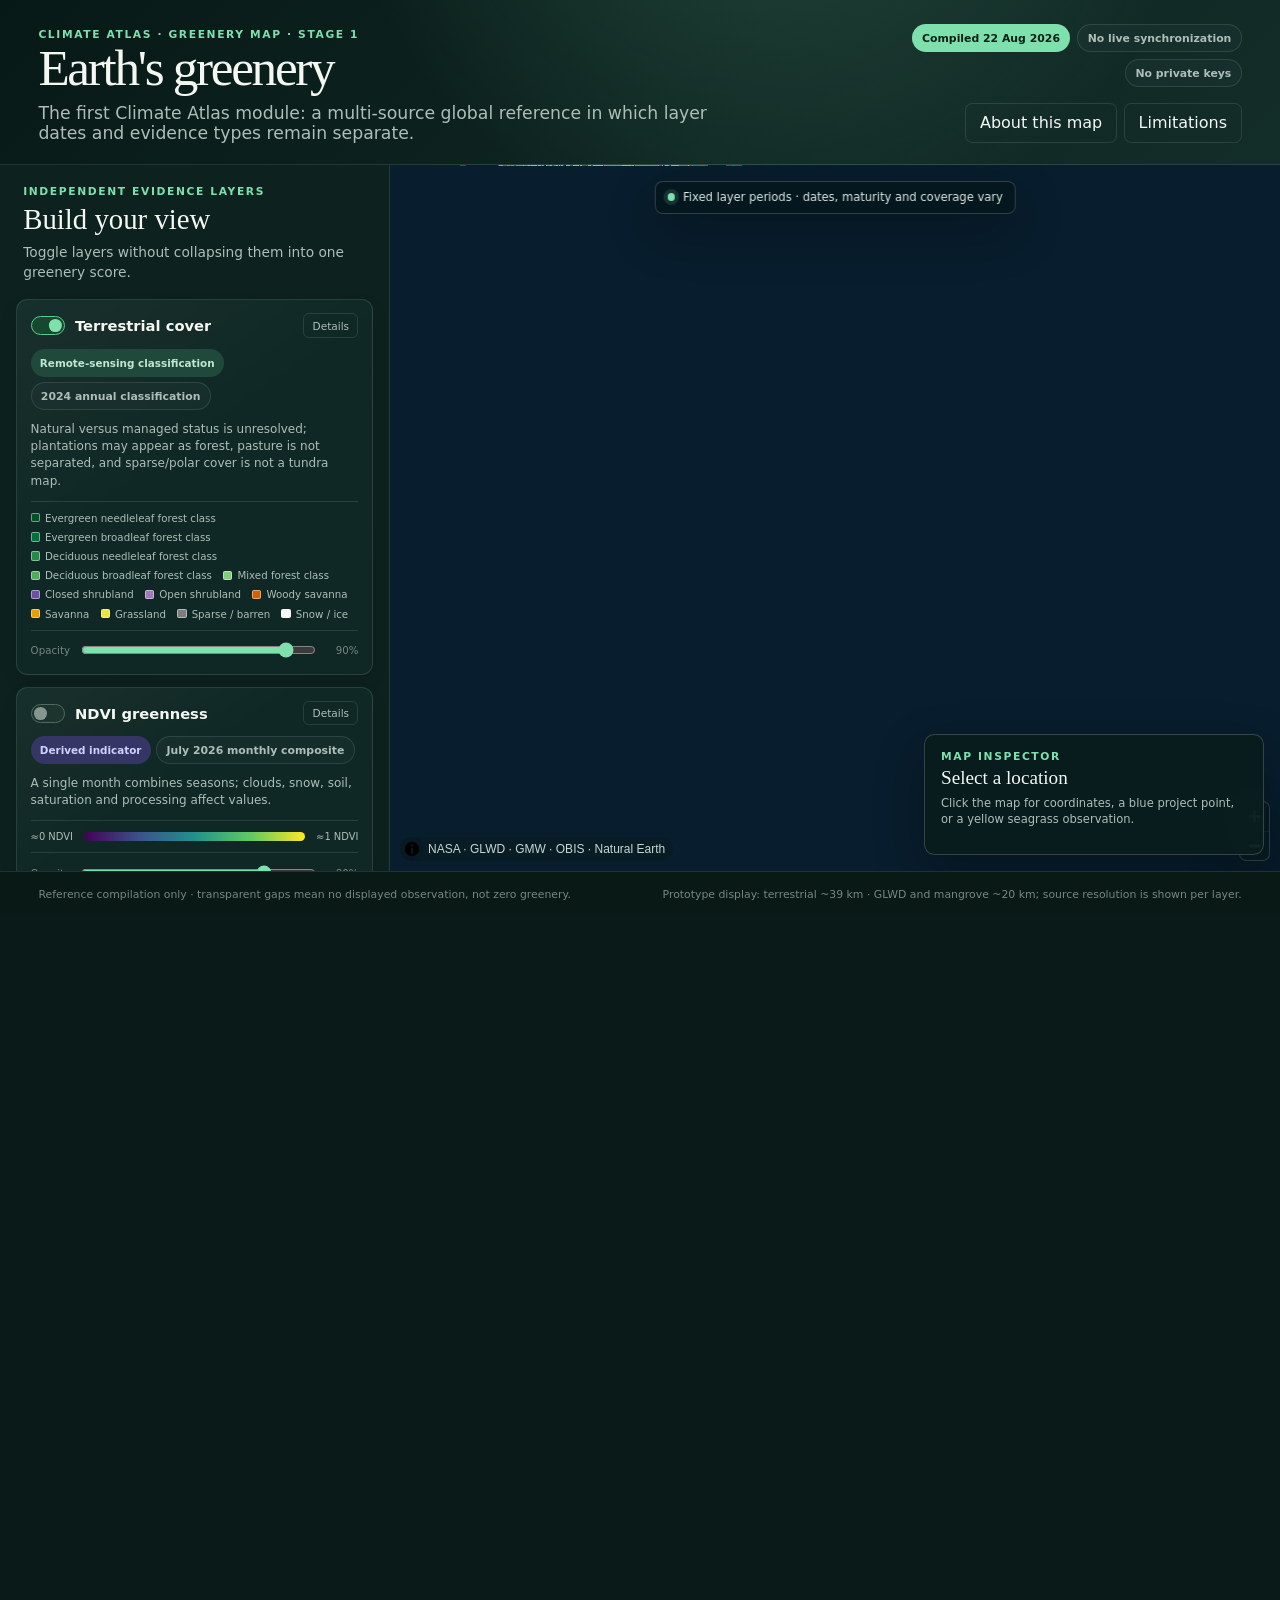
==== site/index.html @ 0d1fa996 "Publish Climate Atlas greenery Stage 1" ====
<!doctype html>
<html lang="en">
  <head>
    <meta charset="UTF-8" />
    <meta name="viewport" content="width=device-width, initial-scale=1.0" />
    <meta
      name="description"
      content="Climate Atlas: scientifically explicit interactive maps of Earth systems, beginning with a multi-source reference map of global greenery."
    />
    <meta name="theme-color" content="#081a1c" />
    <title>Climate Atlas — Earth's Greenery</title>
    <script type="module" crossorigin src="./assets/index-DQIM7CBN.js"></script>
    <link rel="stylesheet" crossorigin href="./assets/index-CutKhwpB.css">
  </head>
  <body>
    <a class="skip-link" href="#layer-controls">Skip to layer controls</a>
    <div id="app"></div>
  </body>
</html>
---- site/assets/index-CutKhwpB.css ----
.maplibregl-map{-webkit-tap-highlight-color:#0000;font:12px/20px Helvetica Neue,Arial,Helvetica,sans-serif;position:relative;overflow:hidden}.maplibregl-canvas{position:absolute;top:0;left:0}.maplibregl-map:fullscreen{width:100%;height:100%}.maplibregl-ctrl-group button.maplibregl-ctrl-compass{touch-action:none}.maplibregl-canvas-container.maplibregl-interactive,.maplibregl-ctrl-group button.maplibregl-ctrl-compass{cursor:grab;-webkit-user-select:none;user-select:none}.maplibregl-canvas-container.maplibregl-interactive.maplibregl-track-pointer{cursor:pointer}.maplibregl-canvas-container.maplibregl-interactive:active,.maplibregl-ctrl-group button.maplibregl-ctrl-compass:active{cursor:grabbing}.maplibregl-canvas-container.maplibregl-touch-zoom-rotate,.maplibregl-canvas-container.maplibregl-touch-zoom-rotate .maplibregl-canvas{touch-action:pan-x pan-y}.maplibregl-canvas-container.maplibregl-touch-drag-pan,.maplibregl-canvas-container.maplibregl-touch-drag-pan .maplibregl-canvas{touch-action:pinch-zoom}.maplibregl-canvas-container.maplibregl-touch-zoom-rotate.maplibregl-touch-drag-pan,.maplibregl-canvas-container.maplibregl-touch-zoom-rotate.maplibregl-touch-drag-pan .maplibregl-canvas{touch-action:none}.maplibregl-canvas-container.maplibregl-touch-drag-pan.maplibregl-cooperative-gestures,.maplibregl-canvas-container.maplibregl-touch-drag-pan.maplibregl-cooperative-gestures .maplibregl-canvas{touch-action:pan-x pan-y}.maplibregl-ctrl-bottom-left,.maplibregl-ctrl-bottom-right,.maplibregl-ctrl-top-left,.maplibregl-ctrl-top-right{pointer-events:none;z-index:2;position:absolute}.maplibregl-ctrl-top-left{top:0;left:0}.maplibregl-ctrl-top-right{top:0;right:0}.maplibregl-ctrl-bottom-left{bottom:0;left:0}.maplibregl-ctrl-bottom-right{bottom:0;right:0}.maplibregl-ctrl{clear:both;pointer-events:auto;transform:translate(0)}.maplibregl-ctrl-top-left .maplibregl-ctrl{float:left;margin:10px 0 0 10px}.maplibregl-ctrl-top-right .maplibregl-ctrl{float:right;margin:10px 10px 0 0}.maplibregl-ctrl-bottom-left .maplibregl-ctrl{float:left;margin:0 0 10px 10px}.maplibregl-ctrl-bottom-right .maplibregl-ctrl{float:right;margin:0 10px 10px 0}.maplibregl-ctrl-group{background:#fff;border-radius:4px}.maplibregl-ctrl-group:not(:empty){box-shadow:0 0 0 2px #0000001a}@media (forced-colors:active){.maplibregl-ctrl-group:not(:empty){box-shadow:0 0 0 2px buttontext}}.maplibregl-ctrl-group button{box-sizing:border-box;cursor:pointer;background-color:#0000;border:0;outline:none;width:29px;height:29px;padding:0;display:block}.maplibregl-ctrl-group button+button{border-top:1px solid #ddd}.maplibregl-ctrl button .maplibregl-ctrl-icon{background-position:50%;background-repeat:no-repeat;width:100%;height:100%;display:block}@media (forced-colors:active){.maplibregl-ctrl-icon{background-color:#0000}.maplibregl-ctrl-group button+button{border-top:1px solid buttontext}}.maplibregl-ctrl button::-moz-focus-inner{border:0;padding:0}.maplibregl-ctrl-attrib-button:focus,.maplibregl-ctrl-group button:focus{box-shadow:0 0 2px 2px #0096ff}.maplibregl-ctrl button:disabled{cursor:not-allowed}.maplibregl-ctrl button:disabled .maplibregl-ctrl-icon{opacity:.25}@media (hover:hover){.maplibregl-ctrl button:not(:disabled):hover{background-color:#0000000d}}.maplibregl-ctrl button:not(:disabled):active{background-color:#0000000d}.maplibregl-ctrl-group button:focus:focus-visible{box-shadow:0 0 2px 2px #0096ff}.maplibregl-ctrl-group button:focus:not(:focus-visible){box-shadow:none}.maplibregl-ctrl-group button:focus:first-child{border-radius:4px 4px 0 0}.maplibregl-ctrl-group button:focus:last-child{border-radius:0 0 4px 4px}.maplibregl-ctrl-group button:focus:only-child{border-radius:inherit}.maplibregl-ctrl button.maplibregl-ctrl-zoom-out .maplibregl-ctrl-icon{background-image:url(data:image/svg+xml;charset=utf-8,%3Csvg%20xmlns%3D%22http%3A%2F%2Fwww.w3.org%2F2000%2Fsvg%22%20width%3D%2229%22%20height%3D%2229%22%20fill%3D%22%23333%22%20viewBox%3D%220%200%2029%2029%22%3E%3Cpath%20d%3D%22M10%2013c-.75%200-1.5.75-1.5%201.5S9.25%2016%2010%2016h9c.75%200%201.5-.75%201.5-1.5S19.75%2013%2019%2013z%22%2F%3E%3C%2Fsvg%3E)}.maplibregl-ctrl button.maplibregl-ctrl-zoom-in .maplibregl-ctrl-icon{background-image:url(data:image/svg+xml;charset=utf-8,%3Csvg%20xmlns%3D%22http%3A%2F%2Fwww.w3.org%2F2000%2Fsvg%22%20width%3D%2229%22%20height%3D%2229%22%20fill%3D%22%23333%22%20viewBox%3D%220%200%2029%2029%22%3E%3Cpath%20d%3D%22M14.5%208.5c-.75%200-1.5.75-1.5%201.5v3h-3c-.75%200-1.5.75-1.5%201.5S9.25%2016%2010%2016h3v3c0%20.75.75%201.5%201.5%201.5S16%2019.75%2016%2019v-3h3c.75%200%201.5-.75%201.5-1.5S19.75%2013%2019%2013h-3v-3c0-.75-.75-1.5-1.5-1.5%22%2F%3E%3C%2Fsvg%3E)}@media (forced-colors:active){.maplibregl-ctrl button.maplibregl-ctrl-zoom-out .maplibregl-ctrl-icon{background-image:url(data:image/svg+xml;charset=utf-8,%3Csvg%20xmlns%3D%22http%3A%2F%2Fwww.w3.org%2F2000%2Fsvg%22%20width%3D%2229%22%20height%3D%2229%22%20fill%3D%22%23fff%22%20viewBox%3D%220%200%2029%2029%22%3E%3Cpath%20d%3D%22M10%2013c-.75%200-1.5.75-1.5%201.5S9.25%2016%2010%2016h9c.75%200%201.5-.75%201.5-1.5S19.75%2013%2019%2013z%22%2F%3E%3C%2Fsvg%3E)}.maplibregl-ctrl button.maplibregl-ctrl-zoom-in .maplibregl-ctrl-icon{background-image:url(data:image/svg+xml;charset=utf-8,%3Csvg%20xmlns%3D%22http%3A%2F%2Fwww.w3.org%2F2000%2Fsvg%22%20width%3D%2229%22%20height%3D%2229%22%20fill%3D%22%23fff%22%20viewBox%3D%220%200%2029%2029%22%3E%3Cpath%20d%3D%22M14.5%208.5c-.75%200-1.5.75-1.5%201.5v3h-3c-.75%200-1.5.75-1.5%201.5S9.25%2016%2010%2016h3v3c0%20.75.75%201.5%201.5%201.5S16%2019.75%2016%2019v-3h3c.75%200%201.5-.75%201.5-1.5S19.75%2013%2019%2013h-3v-3c0-.75-.75-1.5-1.5-1.5%22%2F%3E%3C%2Fsvg%3E)}}@media (forced-colors:active) and (prefers-color-scheme:light){.maplibregl-ctrl button.maplibregl-ctrl-zoom-out .maplibregl-ctrl-icon{background-image:url(data:image/svg+xml;charset=utf-8,%3Csvg%20xmlns%3D%22http%3A%2F%2Fwww.w3.org%2F2000%2Fsvg%22%20width%3D%2229%22%20height%3D%2229%22%20viewBox%3D%220%200%2029%2029%22%3E%3Cpath%20d%3D%22M10%2013c-.75%200-1.5.75-1.5%201.5S9.25%2016%2010%2016h9c.75%200%201.5-.75%201.5-1.5S19.75%2013%2019%2013z%22%2F%3E%3C%2Fsvg%3E)}.maplibregl-ctrl button.maplibregl-ctrl-zoom-in .maplibregl-ctrl-icon{background-image:url(data:image/svg+xml;charset=utf-8,%3Csvg%20xmlns%3D%22http%3A%2F%2Fwww.w3.org%2F2000%2Fsvg%22%20width%3D%2229%22%20height%3D%2229%22%20viewBox%3D%220%200%2029%2029%22%3E%3Cpath%20d%3D%22M14.5%208.5c-.75%200-1.5.75-1.5%201.5v3h-3c-.75%200-1.5.75-1.5%201.5S9.25%2016%2010%2016h3v3c0%20.75.75%201.5%201.5%201.5S16%2019.75%2016%2019v-3h3c.75%200%201.5-.75%201.5-1.5S19.75%2013%2019%2013h-3v-3c0-.75-.75-1.5-1.5-1.5%22%2F%3E%3C%2Fsvg%3E)}}.maplibregl-ctrl button.maplibregl-ctrl-fullscreen .maplibregl-ctrl-icon{background-image:url(data:image/svg+xml;charset=utf-8,%3Csvg%20xmlns%3D%22http%3A%2F%2Fwww.w3.org%2F2000%2Fsvg%22%20width%3D%2229%22%20height%3D%2229%22%20fill%3D%22%23333%22%20viewBox%3D%220%200%2029%2029%22%3E%3Cpath%20d%3D%22M24%2016v5.5c0%201.75-.75%202.5-2.5%202.5H16v-1l3-1.5-4-5.5%201-1%205.5%204%201.5-3zM6%2016l1.5%203%205.5-4%201%201-4%205.5%203%201.5v1H7.5C5.75%2024%205%2023.25%205%2021.5V16zm7-11v1l-3%201.5%204%205.5-1%201-5.5-4L6%2013H5V7.5C5%205.75%205.75%205%207.5%205zm11%202.5c0-1.75-.75-2.5-2.5-2.5H16v1l3%201.5-4%205.5%201%201%205.5-4%201.5%203h1z%22%2F%3E%3C%2Fsvg%3E)}.maplibregl-ctrl button.maplibregl-ctrl-shrink .maplibregl-ctrl-icon{background-image:url(data:image/svg+xml;charset=utf-8,%3Csvg%20xmlns%3D%22http%3A%2F%2Fwww.w3.org%2F2000%2Fsvg%22%20width%3D%2229%22%20height%3D%2229%22%20viewBox%3D%220%200%2029%2029%22%3E%3Cpath%20d%3D%22M18.5%2016c-1.75%200-2.5.75-2.5%202.5V24h1l1.5-3%205.5%204%201-1-4-5.5%203-1.5v-1zM13%2018.5c0-1.75-.75-2.5-2.5-2.5H5v1l3%201.5L4%2024l1%201%205.5-4%201.5%203h1zm3-8c0%201.75.75%202.5%202.5%202.5H24v-1l-3-1.5L25%205l-1-1-5.5%204L17%205h-1zM10.5%2013c1.75%200%202.5-.75%202.5-2.5V5h-1l-1.5%203L5%204%204%205l4%205.5L5%2012v1z%22%2F%3E%3C%2Fsvg%3E)}@media (forced-colors:active){.maplibregl-ctrl button.maplibregl-ctrl-fullscreen .maplibregl-ctrl-icon{background-image:url(data:image/svg+xml;charset=utf-8,%3Csvg%20xmlns%3D%22http%3A%2F%2Fwww.w3.org%2F2000%2Fsvg%22%20width%3D%2229%22%20height%3D%2229%22%20fill%3D%22%23fff%22%20viewBox%3D%220%200%2029%2029%22%3E%3Cpath%20d%3D%22M24%2016v5.5c0%201.75-.75%202.5-2.5%202.5H16v-1l3-1.5-4-5.5%201-1%205.5%204%201.5-3zM6%2016l1.5%203%205.5-4%201%201-4%205.5%203%201.5v1H7.5C5.75%2024%205%2023.25%205%2021.5V16zm7-11v1l-3%201.5%204%205.5-1%201-5.5-4L6%2013H5V7.5C5%205.75%205.75%205%207.5%205zm11%202.5c0-1.75-.75-2.5-2.5-2.5H16v1l3%201.5-4%205.5%201%201%205.5-4%201.5%203h1z%22%2F%3E%3C%2Fsvg%3E)}.maplibregl-ctrl button.maplibregl-ctrl-shrink .maplibregl-ctrl-icon{background-image:url(data:image/svg+xml;charset=utf-8,%3Csvg%20xmlns%3D%22http%3A%2F%2Fwww.w3.org%2F2000%2Fsvg%22%20width%3D%2229%22%20height%3D%2229%22%20fill%3D%22%23fff%22%20viewBox%3D%220%200%2029%2029%22%3E%3Cpath%20d%3D%22M18.5%2016c-1.75%200-2.5.75-2.5%202.5V24h1l1.5-3%205.5%204%201-1-4-5.5%203-1.5v-1zM13%2018.5c0-1.75-.75-2.5-2.5-2.5H5v1l3%201.5L4%2024l1%201%205.5-4%201.5%203h1zm3-8c0%201.75.75%202.5%202.5%202.5H24v-1l-3-1.5L25%205l-1-1-5.5%204L17%205h-1zM10.5%2013c1.75%200%202.5-.75%202.5-2.5V5h-1l-1.5%203L5%204%204%205l4%205.5L5%2012v1z%22%2F%3E%3C%2Fsvg%3E)}}@media (forced-colors:active) and (prefers-color-scheme:light){.maplibregl-ctrl button.maplibregl-ctrl-fullscreen .maplibregl-ctrl-icon{background-image:url(data:image/svg+xml;charset=utf-8,%3Csvg%20xmlns%3D%22http%3A%2F%2Fwww.w3.org%2F2000%2Fsvg%22%20width%3D%2229%22%20height%3D%2229%22%20viewBox%3D%220%200%2029%2029%22%3E%3Cpath%20d%3D%22M24%2016v5.5c0%201.75-.75%202.5-2.5%202.5H16v-1l3-1.5-4-5.5%201-1%205.5%204%201.5-3zM6%2016l1.5%203%205.5-4%201%201-4%205.5%203%201.5v1H7.5C5.75%2024%205%2023.25%205%2021.5V16zm7-11v1l-3%201.5%204%205.5-1%201-5.5-4L6%2013H5V7.5C5%205.75%205.75%205%207.5%205zm11%202.5c0-1.75-.75-2.5-2.5-2.5H16v1l3%201.5-4%205.5%201%201%205.5-4%201.5%203h1z%22%2F%3E%3C%2Fsvg%3E)}.maplibregl-ctrl button.maplibregl-ctrl-shrink .maplibregl-ctrl-icon{background-image:url(data:image/svg+xml;charset=utf-8,%3Csvg%20xmlns%3D%22http%3A%2F%2Fwww.w3.org%2F2000%2Fsvg%22%20width%3D%2229%22%20height%3D%2229%22%20viewBox%3D%220%200%2029%2029%22%3E%3Cpath%20d%3D%22M18.5%2016c-1.75%200-2.5.75-2.5%202.5V24h1l1.5-3%205.5%204%201-1-4-5.5%203-1.5v-1zM13%2018.5c0-1.75-.75-2.5-2.5-2.5H5v1l3%201.5L4%2024l1%201%205.5-4%201.5%203h1zm3-8c0%201.75.75%202.5%202.5%202.5H24v-1l-3-1.5L25%205l-1-1-5.5%204L17%205h-1zM10.5%2013c1.75%200%202.5-.75%202.5-2.5V5h-1l-1.5%203L5%204%204%205l4%205.5L5%2012v1z%22%2F%3E%3C%2Fsvg%3E)}}.maplibregl-ctrl button.maplibregl-ctrl-compass .maplibregl-ctrl-icon{background-image:url(data:image/svg+xml;charset=utf-8,%3Csvg%20xmlns%3D%22http%3A%2F%2Fwww.w3.org%2F2000%2Fsvg%22%20width%3D%2229%22%20height%3D%2229%22%20fill%3D%22%23333%22%20viewBox%3D%220%200%2029%2029%22%3E%3Cpath%20d%3D%22m10.5%2014%204-8%204%208z%22%2F%3E%3Cpath%20fill%3D%22%23ccc%22%20d%3D%22m10.5%2016%204%208%204-8z%22%2F%3E%3C%2Fsvg%3E)}@media (forced-colors:active){.maplibregl-ctrl button.maplibregl-ctrl-compass .maplibregl-ctrl-icon{background-image:url(data:image/svg+xml;charset=utf-8,%3Csvg%20xmlns%3D%22http%3A%2F%2Fwww.w3.org%2F2000%2Fsvg%22%20width%3D%2229%22%20height%3D%2229%22%20fill%3D%22%23fff%22%20viewBox%3D%220%200%2029%2029%22%3E%3Cpath%20d%3D%22m10.5%2014%204-8%204%208z%22%2F%3E%3Cpath%20fill%3D%22%23ccc%22%20d%3D%22m10.5%2016%204%208%204-8z%22%2F%3E%3C%2Fsvg%3E)}}@media (forced-colors:active) and (prefers-color-scheme:light){.maplibregl-ctrl button.maplibregl-ctrl-compass .maplibregl-ctrl-icon{background-image:url(data:image/svg+xml;charset=utf-8,%3Csvg%20xmlns%3D%22http%3A%2F%2Fwww.w3.org%2F2000%2Fsvg%22%20width%3D%2229%22%20height%3D%2229%22%20viewBox%3D%220%200%2029%2029%22%3E%3Cpath%20d%3D%22m10.5%2014%204-8%204%208z%22%2F%3E%3Cpath%20fill%3D%22%23ccc%22%20d%3D%22m10.5%2016%204%208%204-8z%22%2F%3E%3C%2Fsvg%3E)}}.maplibregl-ctrl button.maplibregl-ctrl-globe .maplibregl-ctrl-icon{background-image:url(data:image/svg+xml;charset=utf-8,%3Csvg%20xmlns%3D%22http%3A%2F%2Fwww.w3.org%2F2000%2Fsvg%22%20width%3D%2222%22%20height%3D%2222%22%20fill%3D%22none%22%20stroke%3D%22%23333%22%20viewBox%3D%220%200%2022%2022%22%3E%3Ccircle%20cx%3D%2211%22%20cy%3D%2211%22%20r%3D%228.5%22%2F%3E%3Cpath%20d%3D%22M17.5%2011c0%204.819-3.02%208.5-6.5%208.5S4.5%2015.819%204.5%2011%207.52%202.5%2011%202.5s6.5%203.681%206.5%208.5Z%22%2F%3E%3Cpath%20d%3D%22M13.5%2011c0%202.447-.331%204.64-.853%206.206-.262.785-.562%201.384-.872%201.777-.314.399-.58.517-.775.517s-.461-.118-.775-.517c-.31-.393-.61-.992-.872-1.777C8.831%2015.64%208.5%2013.446%208.5%2011s.331-4.64.853-6.206c.262-.785.562-1.384.872-1.777.314-.399.58-.517.775-.517s.461.118.775.517c.31.393.61.992.872%201.777.522%201.565.853%203.76.853%206.206Z%22%2F%3E%3Cpath%20d%3D%22M11%207.5c-1.909%200-3.622-.166-4.845-.428-.616-.132-1.08-.283-1.379-.434a1.3%201.3%200%200%201-.224-.138q.07-.058.224-.138c.299-.151.763-.302%201.379-.434C7.378%205.666%209.091%205.5%2011%205.5s3.622.166%204.845.428c.616.132%201.08.283%201.379.434.105.053.177.1.224.138q-.07.058-.224.138c-.299.151-.763.302-1.379.434-1.223.262-2.936.428-4.845.428Zm0%209c-1.909%200-3.622-.166-4.845-.428-.616-.132-1.08-.283-1.379-.434a1.3%201.3%200%200%201-.224-.138%201.3%201.3%200%200%201%20.224-.138c.299-.151.763-.302%201.379-.434C7.378%2014.666%209.091%2014.5%2011%2014.5s3.622.166%204.845.428c.616.132%201.08.283%201.379.434.105.053.177.1.224.138a1.3%201.3%200%200%201-.224.138c-.299.151-.763.302-1.379.434-1.223.262-2.936.428-4.845.428Zm0-4c-2.46%200-4.672-.222-6.255-.574-.796-.177-1.406-.38-1.805-.59a1.5%201.5%200%200%201-.39-.272.3.3%200%200%201-.047-.064.3.3%200%200%201%20.048-.064c.066-.073.189-.167.389-.272.399-.21%201.009-.413%201.805-.59C6.328%209.722%208.54%209.5%2011%209.5s4.672.222%206.256.574c.795.177%201.405.38%201.804.59.2.105.323.2.39.272a.3.3%200%200%201%20.047.064.3.3%200%200%201-.048.064%201.4%201.4%200%200%201-.389.272c-.399.21-1.009.413-1.804.59-1.584.352-3.796.574-6.256.574Zm-8.501-1.51v.002zm0%20.018v.002zm17.002.002v-.002zm0-.018v-.002z%22%2F%3E%3C%2Fsvg%3E)}.maplibregl-ctrl button.maplibregl-ctrl-globe-enabled .maplibregl-ctrl-icon{background-image:url(data:image/svg+xml;charset=utf-8,%3Csvg%20xmlns%3D%22http%3A%2F%2Fwww.w3.org%2F2000%2Fsvg%22%20width%3D%2222%22%20height%3D%2222%22%20fill%3D%22none%22%20stroke%3D%22%2333b5e5%22%20viewBox%3D%220%200%2022%2022%22%3E%3Ccircle%20cx%3D%2211%22%20cy%3D%2211%22%20r%3D%228.5%22%2F%3E%3Cpath%20d%3D%22M17.5%2011c0%204.819-3.02%208.5-6.5%208.5S4.5%2015.819%204.5%2011%207.52%202.5%2011%202.5s6.5%203.681%206.5%208.5Z%22%2F%3E%3Cpath%20d%3D%22M13.5%2011c0%202.447-.331%204.64-.853%206.206-.262.785-.562%201.384-.872%201.777-.314.399-.58.517-.775.517s-.461-.118-.775-.517c-.31-.393-.61-.992-.872-1.777C8.831%2015.64%208.5%2013.446%208.5%2011s.331-4.64.853-6.206c.262-.785.562-1.384.872-1.777.314-.399.58-.517.775-.517s.461.118.775.517c.31.393.61.992.872%201.777.522%201.565.853%203.76.853%206.206Z%22%2F%3E%3Cpath%20d%3D%22M11%207.5c-1.909%200-3.622-.166-4.845-.428-.616-.132-1.08-.283-1.379-.434a1.3%201.3%200%200%201-.224-.138q.07-.058.224-.138c.299-.151.763-.302%201.379-.434C7.378%205.666%209.091%205.5%2011%205.5s3.622.166%204.845.428c.616.132%201.08.283%201.379.434.105.053.177.1.224.138q-.07.058-.224.138c-.299.151-.763.302-1.379.434-1.223.262-2.936.428-4.845.428Zm0%209c-1.909%200-3.622-.166-4.845-.428-.616-.132-1.08-.283-1.379-.434a1.3%201.3%200%200%201-.224-.138%201.3%201.3%200%200%201%20.224-.138c.299-.151.763-.302%201.379-.434C7.378%2014.666%209.091%2014.5%2011%2014.5s3.622.166%204.845.428c.616.132%201.08.283%201.379.434.105.053.177.1.224.138a1.3%201.3%200%200%201-.224.138c-.299.151-.763.302-1.379.434-1.223.262-2.936.428-4.845.428Zm0-4c-2.46%200-4.672-.222-6.255-.574-.796-.177-1.406-.38-1.805-.59a1.5%201.5%200%200%201-.39-.272.3.3%200%200%201-.047-.064.3.3%200%200%201%20.048-.064c.066-.073.189-.167.389-.272.399-.21%201.009-.413%201.805-.59C6.328%209.722%208.54%209.5%2011%209.5s4.672.222%206.256.574c.795.177%201.405.38%201.804.59.2.105.323.2.39.272a.3.3%200%200%201%20.047.064.3.3%200%200%201-.048.064%201.4%201.4%200%200%201-.389.272c-.399.21-1.009.413-1.804.59-1.584.352-3.796.574-6.256.574Zm-8.501-1.51v.002zm0%20.018v.002zm17.002.002v-.002zm0-.018v-.002z%22%2F%3E%3C%2Fsvg%3E)}.maplibregl-ctrl button.maplibregl-ctrl-terrain .maplibregl-ctrl-icon{background-image:url(data:image/svg+xml;charset=utf-8,%3Csvg%20xmlns%3D%22http%3A%2F%2Fwww.w3.org%2F2000%2Fsvg%22%20width%3D%2222%22%20height%3D%2222%22%20fill%3D%22%23333%22%20viewBox%3D%220%200%2022%2022%22%3E%3Cpath%20d%3D%22m1.754%2013.406%204.453-4.851%203.09%203.09%203.281%203.277.969-.969-3.309-3.312%203.844-4.121%206.148%206.886h1.082v-.855l-7.207-8.07-4.84%205.187L6.169%206.57l-5.48%205.965v.871ZM.688%2016.844h20.625v1.375H.688Zm0%200%22%2F%3E%3C%2Fsvg%3E)}.maplibregl-ctrl button.maplibregl-ctrl-terrain-enabled .maplibregl-ctrl-icon{background-image:url(data:image/svg+xml;charset=utf-8,%3Csvg%20xmlns%3D%22http%3A%2F%2Fwww.w3.org%2F2000%2Fsvg%22%20width%3D%2222%22%20height%3D%2222%22%20fill%3D%22%2333b5e5%22%20viewBox%3D%220%200%2022%2022%22%3E%3Cpath%20d%3D%22m1.754%2013.406%204.453-4.851%203.09%203.09%203.281%203.277.969-.969-3.309-3.312%203.844-4.121%206.148%206.886h1.082v-.855l-7.207-8.07-4.84%205.187L6.169%206.57l-5.48%205.965v.871ZM.688%2016.844h20.625v1.375H.688Zm0%200%22%2F%3E%3C%2Fsvg%3E)}.maplibregl-ctrl button.maplibregl-ctrl-geolocate .maplibregl-ctrl-icon{background-image:url(data:image/svg+xml;charset=utf-8,%3Csvg%20xmlns%3D%22http%3A%2F%2Fwww.w3.org%2F2000%2Fsvg%22%20width%3D%2229%22%20height%3D%2229%22%20fill%3D%22%23333%22%20viewBox%3D%220%200%2020%2020%22%3E%3Cpath%20d%3D%22M10%204C9%204%209%205%209%205v.1A5%205%200%200%200%205.1%209H5s-1%200-1%201%201%201%201%201h.1A5%205%200%200%200%209%2014.9v.1s0%201%201%201%201-1%201-1v-.1a5%205%200%200%200%203.9-3.9h.1s1%200%201-1-1-1-1-1h-.1A5%205%200%200%200%2011%205.1V5s0-1-1-1m0%202.5a3.5%203.5%200%201%201%200%207%203.5%203.5%200%201%201%200-7%22%2F%3E%3Ccircle%20cx%3D%2210%22%20cy%3D%2210%22%20r%3D%222%22%2F%3E%3C%2Fsvg%3E)}.maplibregl-ctrl button.maplibregl-ctrl-geolocate:disabled .maplibregl-ctrl-icon{background-image:url(data:image/svg+xml;charset=utf-8,%3Csvg%20xmlns%3D%22http%3A%2F%2Fwww.w3.org%2F2000%2Fsvg%22%20width%3D%2229%22%20height%3D%2229%22%20fill%3D%22%23aaa%22%20viewBox%3D%220%200%2020%2020%22%3E%3Cpath%20d%3D%22M10%204C9%204%209%205%209%205v.1A5%205%200%200%200%205.1%209H5s-1%200-1%201%201%201%201%201h.1A5%205%200%200%200%209%2014.9v.1s0%201%201%201%201-1%201-1v-.1a5%205%200%200%200%203.9-3.9h.1s1%200%201-1-1-1-1-1h-.1A5%205%200%200%200%2011%205.1V5s0-1-1-1m0%202.5a3.5%203.5%200%201%201%200%207%203.5%203.5%200%201%201%200-7%22%2F%3E%3Ccircle%20cx%3D%2210%22%20cy%3D%2210%22%20r%3D%222%22%2F%3E%3Cpath%20fill%3D%22red%22%20d%3D%22m14%205%201%201-9%209-1-1z%22%2F%3E%3C%2Fsvg%3E)}.maplibregl-ctrl button.maplibregl-ctrl-geolocate.maplibregl-ctrl-geolocate-active .maplibregl-ctrl-icon{background-image:url(data:image/svg+xml;charset=utf-8,%3Csvg%20xmlns%3D%22http%3A%2F%2Fwww.w3.org%2F2000%2Fsvg%22%20width%3D%2229%22%20height%3D%2229%22%20fill%3D%22%2333b5e5%22%20viewBox%3D%220%200%2020%2020%22%3E%3Cpath%20d%3D%22M10%204C9%204%209%205%209%205v.1A5%205%200%200%200%205.1%209H5s-1%200-1%201%201%201%201%201h.1A5%205%200%200%200%209%2014.9v.1s0%201%201%201%201-1%201-1v-.1a5%205%200%200%200%203.9-3.9h.1s1%200%201-1-1-1-1-1h-.1A5%205%200%200%200%2011%205.1V5s0-1-1-1m0%202.5a3.5%203.5%200%201%201%200%207%203.5%203.5%200%201%201%200-7%22%2F%3E%3Ccircle%20cx%3D%2210%22%20cy%3D%2210%22%20r%3D%222%22%2F%3E%3C%2Fsvg%3E)}.maplibregl-ctrl button.maplibregl-ctrl-geolocate.maplibregl-ctrl-geolocate-active-error .maplibregl-ctrl-icon{background-image:url(data:image/svg+xml;charset=utf-8,%3Csvg%20xmlns%3D%22http%3A%2F%2Fwww.w3.org%2F2000%2Fsvg%22%20width%3D%2229%22%20height%3D%2229%22%20fill%3D%22%23e58978%22%20viewBox%3D%220%200%2020%2020%22%3E%3Cpath%20d%3D%22M10%204C9%204%209%205%209%205v.1A5%205%200%200%200%205.1%209H5s-1%200-1%201%201%201%201%201h.1A5%205%200%200%200%209%2014.9v.1s0%201%201%201%201-1%201-1v-.1a5%205%200%200%200%203.9-3.9h.1s1%200%201-1-1-1-1-1h-.1A5%205%200%200%200%2011%205.1V5s0-1-1-1m0%202.5a3.5%203.5%200%201%201%200%207%203.5%203.5%200%201%201%200-7%22%2F%3E%3Ccircle%20cx%3D%2210%22%20cy%3D%2210%22%20r%3D%222%22%2F%3E%3C%2Fsvg%3E)}.maplibregl-ctrl button.maplibregl-ctrl-geolocate.maplibregl-ctrl-geolocate-background .maplibregl-ctrl-icon{background-image:url(data:image/svg+xml;charset=utf-8,%3Csvg%20xmlns%3D%22http%3A%2F%2Fwww.w3.org%2F2000%2Fsvg%22%20width%3D%2229%22%20height%3D%2229%22%20fill%3D%22%2333b5e5%22%20viewBox%3D%220%200%2020%2020%22%3E%3Cpath%20d%3D%22M10%204C9%204%209%205%209%205v.1A5%205%200%200%200%205.1%209H5s-1%200-1%201%201%201%201%201h.1A5%205%200%200%200%209%2014.9v.1s0%201%201%201%201-1%201-1v-.1a5%205%200%200%200%203.9-3.9h.1s1%200%201-1-1-1-1-1h-.1A5%205%200%200%200%2011%205.1V5s0-1-1-1m0%202.5a3.5%203.5%200%201%201%200%207%203.5%203.5%200%201%201%200-7%22%2F%3E%3C%2Fsvg%3E)}.maplibregl-ctrl button.maplibregl-ctrl-geolocate.maplibregl-ctrl-geolocate-background-error .maplibregl-ctrl-icon{background-image:url(data:image/svg+xml;charset=utf-8,%3Csvg%20xmlns%3D%22http%3A%2F%2Fwww.w3.org%2F2000%2Fsvg%22%20width%3D%2229%22%20height%3D%2229%22%20fill%3D%22%23e54e33%22%20viewBox%3D%220%200%2020%2020%22%3E%3Cpath%20d%3D%22M10%204C9%204%209%205%209%205v.1A5%205%200%200%200%205.1%209H5s-1%200-1%201%201%201%201%201h.1A5%205%200%200%200%209%2014.9v.1s0%201%201%201%201-1%201-1v-.1a5%205%200%200%200%203.9-3.9h.1s1%200%201-1-1-1-1-1h-.1A5%205%200%200%200%2011%205.1V5s0-1-1-1m0%202.5a3.5%203.5%200%201%201%200%207%203.5%203.5%200%201%201%200-7%22%2F%3E%3C%2Fsvg%3E)}.maplibregl-ctrl button.maplibregl-ctrl-geolocate.maplibregl-ctrl-geolocate-waiting .maplibregl-ctrl-icon{animation:2s linear infinite maplibregl-spin}@media (forced-colors:active){.maplibregl-ctrl button.maplibregl-ctrl-geolocate .maplibregl-ctrl-icon{background-image:url(data:image/svg+xml;charset=utf-8,%3Csvg%20xmlns%3D%22http%3A%2F%2Fwww.w3.org%2F2000%2Fsvg%22%20width%3D%2229%22%20height%3D%2229%22%20fill%3D%22%23fff%22%20viewBox%3D%220%200%2020%2020%22%3E%3Cpath%20d%3D%22M10%204C9%204%209%205%209%205v.1A5%205%200%200%200%205.1%209H5s-1%200-1%201%201%201%201%201h.1A5%205%200%200%200%209%2014.9v.1s0%201%201%201%201-1%201-1v-.1a5%205%200%200%200%203.9-3.9h.1s1%200%201-1-1-1-1-1h-.1A5%205%200%200%200%2011%205.1V5s0-1-1-1m0%202.5a3.5%203.5%200%201%201%200%207%203.5%203.5%200%201%201%200-7%22%2F%3E%3Ccircle%20cx%3D%2210%22%20cy%3D%2210%22%20r%3D%222%22%2F%3E%3C%2Fsvg%3E)}.maplibregl-ctrl button.maplibregl-ctrl-geolocate:disabled .maplibregl-ctrl-icon{background-image:url(data:image/svg+xml;charset=utf-8,%3Csvg%20xmlns%3D%22http%3A%2F%2Fwww.w3.org%2F2000%2Fsvg%22%20width%3D%2229%22%20height%3D%2229%22%20fill%3D%22%23999%22%20viewBox%3D%220%200%2020%2020%22%3E%3Cpath%20d%3D%22M10%204C9%204%209%205%209%205v.1A5%205%200%200%200%205.1%209H5s-1%200-1%201%201%201%201%201h.1A5%205%200%200%200%209%2014.9v.1s0%201%201%201%201-1%201-1v-.1a5%205%200%200%200%203.9-3.9h.1s1%200%201-1-1-1-1-1h-.1A5%205%200%200%200%2011%205.1V5s0-1-1-1m0%202.5a3.5%203.5%200%201%201%200%207%203.5%203.5%200%201%201%200-7%22%2F%3E%3Ccircle%20cx%3D%2210%22%20cy%3D%2210%22%20r%3D%222%22%2F%3E%3Cpath%20fill%3D%22red%22%20d%3D%22m14%205%201%201-9%209-1-1z%22%2F%3E%3C%2Fsvg%3E)}.maplibregl-ctrl button.maplibregl-ctrl-geolocate.maplibregl-ctrl-geolocate-active .maplibregl-ctrl-icon{background-image:url(data:image/svg+xml;charset=utf-8,%3Csvg%20xmlns%3D%22http%3A%2F%2Fwww.w3.org%2F2000%2Fsvg%22%20width%3D%2229%22%20height%3D%2229%22%20fill%3D%22%2333b5e5%22%20viewBox%3D%220%200%2020%2020%22%3E%3Cpath%20d%3D%22M10%204C9%204%209%205%209%205v.1A5%205%200%200%200%205.1%209H5s-1%200-1%201%201%201%201%201h.1A5%205%200%200%200%209%2014.9v.1s0%201%201%201%201-1%201-1v-.1a5%205%200%200%200%203.9-3.9h.1s1%200%201-1-1-1-1-1h-.1A5%205%200%200%200%2011%205.1V5s0-1-1-1m0%202.5a3.5%203.5%200%201%201%200%207%203.5%203.5%200%201%201%200-7%22%2F%3E%3Ccircle%20cx%3D%2210%22%20cy%3D%2210%22%20r%3D%222%22%2F%3E%3C%2Fsvg%3E)}.maplibregl-ctrl button.maplibregl-ctrl-geolocate.maplibregl-ctrl-geolocate-active-error .maplibregl-ctrl-icon{background-image:url(data:image/svg+xml;charset=utf-8,%3Csvg%20xmlns%3D%22http%3A%2F%2Fwww.w3.org%2F2000%2Fsvg%22%20width%3D%2229%22%20height%3D%2229%22%20fill%3D%22%23e58978%22%20viewBox%3D%220%200%2020%2020%22%3E%3Cpath%20d%3D%22M10%204C9%204%209%205%209%205v.1A5%205%200%200%200%205.1%209H5s-1%200-1%201%201%201%201%201h.1A5%205%200%200%200%209%2014.9v.1s0%201%201%201%201-1%201-1v-.1a5%205%200%200%200%203.9-3.9h.1s1%200%201-1-1-1-1-1h-.1A5%205%200%200%200%2011%205.1V5s0-1-1-1m0%202.5a3.5%203.5%200%201%201%200%207%203.5%203.5%200%201%201%200-7%22%2F%3E%3Ccircle%20cx%3D%2210%22%20cy%3D%2210%22%20r%3D%222%22%2F%3E%3C%2Fsvg%3E)}.maplibregl-ctrl button.maplibregl-ctrl-geolocate.maplibregl-ctrl-geolocate-background .maplibregl-ctrl-icon{background-image:url(data:image/svg+xml;charset=utf-8,%3Csvg%20xmlns%3D%22http%3A%2F%2Fwww.w3.org%2F2000%2Fsvg%22%20width%3D%2229%22%20height%3D%2229%22%20fill%3D%22%2333b5e5%22%20viewBox%3D%220%200%2020%2020%22%3E%3Cpath%20d%3D%22M10%204C9%204%209%205%209%205v.1A5%205%200%200%200%205.1%209H5s-1%200-1%201%201%201%201%201h.1A5%205%200%200%200%209%2014.9v.1s0%201%201%201%201-1%201-1v-.1a5%205%200%200%200%203.9-3.9h.1s1%200%201-1-1-1-1-1h-.1A5%205%200%200%200%2011%205.1V5s0-1-1-1m0%202.5a3.5%203.5%200%201%201%200%207%203.5%203.5%200%201%201%200-7%22%2F%3E%3C%2Fsvg%3E)}.maplibregl-ctrl button.maplibregl-ctrl-geolocate.maplibregl-ctrl-geolocate-background-error .maplibregl-ctrl-icon{background-image:url(data:image/svg+xml;charset=utf-8,%3Csvg%20xmlns%3D%22http%3A%2F%2Fwww.w3.org%2F2000%2Fsvg%22%20width%3D%2229%22%20height%3D%2229%22%20fill%3D%22%23e54e33%22%20viewBox%3D%220%200%2020%2020%22%3E%3Cpath%20d%3D%22M10%204C9%204%209%205%209%205v.1A5%205%200%200%200%205.1%209H5s-1%200-1%201%201%201%201%201h.1A5%205%200%200%200%209%2014.9v.1s0%201%201%201%201-1%201-1v-.1a5%205%200%200%200%203.9-3.9h.1s1%200%201-1-1-1-1-1h-.1A5%205%200%200%200%2011%205.1V5s0-1-1-1m0%202.5a3.5%203.5%200%201%201%200%207%203.5%203.5%200%201%201%200-7%22%2F%3E%3C%2Fsvg%3E)}}@media (forced-colors:active) and (prefers-color-scheme:light){.maplibregl-ctrl button.maplibregl-ctrl-geolocate .maplibregl-ctrl-icon{background-image:url(data:image/svg+xml;charset=utf-8,%3Csvg%20xmlns%3D%22http%3A%2F%2Fwww.w3.org%2F2000%2Fsvg%22%20width%3D%2229%22%20height%3D%2229%22%20viewBox%3D%220%200%2020%2020%22%3E%3Cpath%20d%3D%22M10%204C9%204%209%205%209%205v.1A5%205%200%200%200%205.1%209H5s-1%200-1%201%201%201%201%201h.1A5%205%200%200%200%209%2014.9v.1s0%201%201%201%201-1%201-1v-.1a5%205%200%200%200%203.9-3.9h.1s1%200%201-1-1-1-1-1h-.1A5%205%200%200%200%2011%205.1V5s0-1-1-1m0%202.5a3.5%203.5%200%201%201%200%207%203.5%203.5%200%201%201%200-7%22%2F%3E%3Ccircle%20cx%3D%2210%22%20cy%3D%2210%22%20r%3D%222%22%2F%3E%3C%2Fsvg%3E)}.maplibregl-ctrl button.maplibregl-ctrl-geolocate:disabled .maplibregl-ctrl-icon{background-image:url(data:image/svg+xml;charset=utf-8,%3Csvg%20xmlns%3D%22http%3A%2F%2Fwww.w3.org%2F2000%2Fsvg%22%20width%3D%2229%22%20height%3D%2229%22%20fill%3D%22%23666%22%20viewBox%3D%220%200%2020%2020%22%3E%3Cpath%20d%3D%22M10%204C9%204%209%205%209%205v.1A5%205%200%200%200%205.1%209H5s-1%200-1%201%201%201%201%201h.1A5%205%200%200%200%209%2014.9v.1s0%201%201%201%201-1%201-1v-.1a5%205%200%200%200%203.9-3.9h.1s1%200%201-1-1-1-1-1h-.1A5%205%200%200%200%2011%205.1V5s0-1-1-1m0%202.5a3.5%203.5%200%201%201%200%207%203.5%203.5%200%201%201%200-7%22%2F%3E%3Ccircle%20cx%3D%2210%22%20cy%3D%2210%22%20r%3D%222%22%2F%3E%3Cpath%20fill%3D%22red%22%20d%3D%22m14%205%201%201-9%209-1-1z%22%2F%3E%3C%2Fsvg%3E)}}@keyframes maplibregl-spin{0%{transform:rotate(0)}to{transform:rotate(1turn)}}a.maplibregl-ctrl-logo{cursor:pointer;background-image:url("data:image/svg+xml;charset=utf-8,%3Csvg%20xmlns%3D%22http%3A%2F%2Fwww.w3.org%2F2000%2Fsvg%22%20width%3D%2288%22%20height%3D%2223%22%20fill%3D%22none%22%3E%3Cpath%20fill%3D%22%23000%22%20fill-opacity%3D%22.4%22%20fill-rule%3D%22evenodd%22%20d%3D%22M17.408%2016.796h-1.827l2.501-12.095h.198l3.324%206.533.988%202.19.988-2.19%203.258-6.533h.181l2.6%2012.095h-1.81l-1.218-5.644-.362-1.71-.658%201.71-2.929%205.644h-.098l-2.914-5.644-.757-1.71-.345%201.71zm1.958-3.42-.726%203.663a1.255%201.255%200%200%201-1.232%201.011h-1.827a1.255%201.255%200%200%201-1.229-1.509l2.501-12.095a1.255%201.255%200%200%201%201.23-1.001h.197a1.25%201.25%200%200%201%201.12.685l3.19%206.273%203.125-6.263a1.25%201.25%200%200%201%201.123-.695h.181a1.255%201.255%200%200%201%201.227.991l1.443%206.71a5%205%200%200%201%20.314-.787l.009-.016a4.6%204.6%200%200%201%201.777-1.887c.782-.46%201.668-.667%202.611-.667a4.6%204.6%200%200%201%201.7.32l.306.134c.21-.16.474-.256.759-.256h1.694a1.255%201.255%200%200%201%201.212.925%201.255%201.255%200%200%201%201.212-.925h1.711c.284%200%20.545.094.755.252.613-.3%201.312-.45%202.075-.45%201.356%200%202.557.445%203.482%201.4q.47.48.763%201.064V4.701a1.255%201.255%200%200%201%201.255-1.255h1.86A1.255%201.255%200%200%201%2054.44%204.7v9.194h2.217c.19%200%20.37.043.532.118v-4.77c0-.356.147-.678.385-.906a2.42%202.42%200%200%201-.682-1.71c0-.665.267-1.253.735-1.7a2.45%202.45%200%200%201%201.722-.674%202.43%202.43%200%200%201%201.705.675q.318.302.504.683V4.7a1.255%201.255%200%200%201%201.255-1.255h1.744A1.255%201.255%200%200%201%2065.812%204.7v3.335a4.8%204.8%200%200%201%201.526-.246c.938%200%201.817.214%202.59.69a4.47%204.47%200%200%201%201.67%201.743v-.98a1.255%201.255%200%200%201%201.256-1.256h1.777c.233%200%20.451.064.639.174a3.4%203.4%200%200%201%201.567-.372c.346%200%20.861.02%201.285.232a1.25%201.25%200%200%201%20.689%201.004%204.7%204.7%200%200%201%20.853-.588c.795-.44%201.675-.647%202.61-.647%201.385%200%202.65.39%203.525%201.396.836.938%201.168%202.173%201.168%203.528q-.001.515-.056%201.051a1.255%201.255%200%200%201-.947%201.09l.408.952a1.255%201.255%200%200%201-.477%201.552c-.418.268-.92.463-1.458.612-.613.171-1.304.244-2.049.244-1.06%200-2.043-.207-2.886-.698l-.015-.008c-.798-.48-1.419-1.135-1.818-1.963l-.004-.008a5.8%205.8%200%200%201-.548-2.512q0-.429.053-.843a1.3%201.3%200%200%201-.333-.086l-.166-.004c-.223%200-.426.062-.643.228-.03.024-.142.139-.142.59v3.883a1.255%201.255%200%200%201-1.256%201.256h-1.777a1.255%201.255%200%200%201-1.256-1.256V15.69l-.032.057a4.8%204.8%200%200%201-1.86%201.833%205.04%205.04%200%200%201-2.484.634%204.5%204.5%200%200%201-1.935-.424%201.25%201.25%200%200%201-.764.258h-1.71a1.255%201.255%200%200%201-1.256-1.255V7.687a2.4%202.4%200%200%201-.428.625c.253.23.412.561.412.93v7.553a1.255%201.255%200%200%201-1.256%201.255h-1.843a1.25%201.25%200%200%201-.894-.373c-.228.23-.544.373-.894.373H51.32a1.255%201.255%200%200%201-1.256-1.255v-1.251l-.061.117a4.7%204.7%200%200%201-1.782%201.884%204.77%204.77%200%200%201-2.485.67%205.6%205.6%200%200%201-1.485-.188l.009%202.764a1.255%201.255%200%200%201-1.255%201.259h-1.729a1.255%201.255%200%200%201-1.255-1.255v-3.537a1.255%201.255%200%200%201-1.167.793h-1.679a1.25%201.25%200%200%201-.77-.263%204.5%204.5%200%200%201-1.945.429c-.885%200-1.724-.21-2.495-.632l-.017-.01a5%205%200%200%201-1.081-.836%201.255%201.255%200%200%201-1.254%201.312h-1.81a1.255%201.255%200%200%201-1.228-.99l-.782-3.625-2.044%203.939a1.25%201.25%200%200%201-1.115.676h-.098a1.25%201.25%200%200%201-1.116-.68l-2.061-3.994zM35.92%2016.63l.207-.114.223-.15q.493-.356.735-.785l.061-.118.033%201.332h1.678V9.242h-1.694l-.033%201.267q-.133-.329-.526-.658l-.032-.028a3.2%203.2%200%200%200-.668-.428l-.27-.12a3.3%203.3%200%200%200-1.235-.23q-1.136-.001-1.974.493a3.36%203.36%200%200%200-1.3%201.382q-.445.89-.444%202.074%200%201.2.51%202.107a3.8%203.8%200%200%200%201.382%201.381%203.9%203.9%200%200%200%201.893.477q.795%200%201.455-.33zm-2.789-5.38q-.576.675-.575%201.762%200%201.102.559%201.794.576.675%201.645.675a2.25%202.25%200%200%200%20.934-.19%202.2%202.2%200%200%200%20.468-.29l.178-.161a2.2%202.2%200%200%200%20.397-.561q.244-.5.244-1.15v-.115q0-.708-.296-1.267l-.043-.077a2.2%202.2%200%200%200-.633-.709l-.13-.086-.047-.028a2.1%202.1%200%200%200-1.073-.285q-1.052%200-1.629.692zm2.316%202.706c.163-.17.28-.407.28-.83v-.114c0-.292-.06-.508-.15-.68a.96.96%200%200%200-.353-.389.85.85%200%200%200-.464-.127c-.4%200-.56.114-.664.239l-.01.012c-.148.174-.275.45-.275.945%200%20.506.122.801.27.99.097.11.266.224.68.224.303%200%20.504-.09.687-.269zm7.545%201.705a2.6%202.6%200%200%200%20.331.423q.319.33.755.548l.173.074q.65.255%201.49.255%201.02%200%201.844-.493a3.45%203.45%200%200%200%201.316-1.4q.493-.904.493-2.089%200-1.909-.988-2.913-.988-1.02-2.584-1.02-.898%200-1.575.347a3%203%200%200%200-.415.262l-.199.166a3.4%203.4%200%200%200-.64.82V9.242h-1.712v11.553h1.729l-.017-5.134zm.53-1.138q.206.29.48.5l.155.11.053.034q.51.296%201.119.297%201.07%200%201.645-.675.577-.69.576-1.762%200-1.119-.576-1.777-.558-.675-1.645-.675-.435%200-.835.16a2%202%200%200%200-.284.136%202%202%200%200%200-.363.254%202.2%202.2%200%200%200-.46.569l-.082.162a2.6%202.6%200%200%200-.213%201.072v.115q0%20.707.296%201.267l.135.211zm.964-.818a1.1%201.1%200%200%200%20.367.385.94.94%200%200%200%20.476.118c.423%200%20.59-.117.687-.23.159-.194.28-.478.28-.95%200-.53-.133-.8-.266-.952l-.021-.025c-.078-.094-.231-.221-.68-.221a1%201%200%200%200-.503.135l-.012.007a.86.86%200%200%200-.335.343c-.073.133-.132.324-.132.614v.115a1.4%201.4%200%200%200%20.14.66zm15.7-6.222q.347-.346.346-.856a1.05%201.05%200%200%200-.345-.79%201.18%201.18%200%200%200-.84-.329q-.51%200-.855.33a1.05%201.05%200%200%200-.346.79q0%20.51.346.855.345.346.856.346.51%200%20.839-.346zm4.337%209.314.033-1.332q.191.403.59.747l.098.081a4%204%200%200%200%20.316.224l.223.122a3.2%203.2%200%200%200%201.44.322%203.8%203.8%200%200%200%201.875-.477%203.5%203.5%200%200%200%201.382-1.366q.527-.89.526-2.09%200-1.184-.444-2.073a3.24%203.24%200%200%200-1.283-1.399q-.823-.51-1.942-.51a3.5%203.5%200%200%200-1.527.344l-.086.043-.165.09a3%203%200%200%200-.33.214q-.432.315-.656.707a2%202%200%200%200-.099.198l.082-1.283V4.701h-1.744v12.095zm.473-2.509a2.5%202.5%200%200%200%20.566.7q.117.098.245.18l.144.08a2.1%202.1%200%200%200%20.975.232q1.07%200%201.645-.675.576-.69.576-1.778%200-1.102-.576-1.777-.56-.691-1.645-.692a2.2%202.2%200%200%200-1.015.235q-.22.113-.415.282l-.15.142a2.1%202.1%200%200%200-.42.594q-.223.479-.223%201.1v.115q0%20.705.293%201.26zm2.616-.293c.157-.191.28-.479.28-.967%200-.51-.13-.79-.276-.961l-.021-.026c-.082-.1-.232-.225-.67-.225a.87.87%200%200%200-.681.279l-.012.011c-.154.155-.274.38-.274.807v.115c0%20.285.057.499.144.669a1.1%201.1%200%200%200%20.367.405c.137.082.28.123.455.123.423%200%20.59-.118.686-.23zm8.266-3.013q.345-.13.724-.14l.069-.002q.493%200%20.642.099l.247-1.794q-.196-.099-.717-.099a2.3%202.3%200%200%200-.545.063%202%202%200%200%200-.411.148%202.2%202.2%200%200%200-.4.249%202.5%202.5%200%200%200-.485.499%202.7%202.7%200%200%200-.32.581l-.05.137v-1.48h-1.778v7.553h1.777v-3.884q0-.546.159-.943a1.5%201.5%200%200%201%20.466-.636%202.5%202.5%200%200%201%20.399-.253%202%202%200%200%201%20.224-.099zm9.784%202.656.05-.922q0-1.743-.856-2.698-.838-.97-2.584-.97-1.119-.001-2.007.493a3.46%203.46%200%200%200-1.4%201.382q-.493.906-.493%202.106%200%201.07.428%201.975.428.89%201.332%201.432.906.526%202.255.526.973%200%201.668-.185l.044-.012.135-.04q.613-.184.984-.421l-.542-1.267q-.3.162-.642.274l-.297.087q-.51.131-1.3.131-.954%200-1.497-.444a1.6%201.6%200%200%201-.192-.193q-.366-.44-.512-1.234l-.004-.021zm-5.427-1.256-.003.022h3.752v-.138q-.011-.727-.288-1.118a1%201%200%200%200-.156-.176q-.46-.428-1.316-.428-.986%200-1.494.604-.379.45-.494%201.234zm-27.053%202.77V4.7h-1.86v12.095h5.333V15.15zm7.103-5.908v7.553h-1.843V9.242h1.843z%22%2F%3E%3Cpath%20fill%3D%22%23fff%22%20d%3D%22m19.63%2011.151-.757-1.71-.345%201.71-1.12%205.644h-1.827L18.083%204.7h.197l3.325%206.533.988%202.19.988-2.19L26.839%204.7h.181l2.6%2012.095h-1.81l-1.218-5.644-.362-1.71-.658%201.71-2.93%205.644h-.098l-2.913-5.644zm14.836%205.81q-1.02%200-1.893-.478a3.8%203.8%200%200%201-1.381-1.382q-.51-.906-.51-2.106%200-1.185.444-2.074a3.36%203.36%200%200%201%201.3-1.382q.839-.494%201.974-.494a3.3%203.3%200%200%201%201.234.231%203.3%203.3%200%200%201%20.97.575q.396.33.527.659l.033-1.267h1.694v7.553H37.18l-.033-1.332q-.279.593-1.02%201.053a3.17%203.17%200%200%201-1.662.444zm.296-1.482q.938%200%201.58-.642.642-.66.642-1.711v-.115q0-.708-.296-1.267a2.2%202.2%200%200%200-.807-.872%202.1%202.1%200%200%200-1.119-.313q-1.053%200-1.629.692-.575.675-.575%201.76%200%201.103.559%201.795.577.675%201.645.675zm6.521-6.237h1.711v1.4q.906-1.597%202.83-1.597%201.596%200%202.584%201.02.988%201.005.988%202.914%200%201.185-.493%202.09a3.46%203.46%200%200%201-1.316%201.399%203.5%203.5%200%200%201-1.844.493q-.954%200-1.662-.329a2.67%202.67%200%200%201-1.086-.97l.017%205.134h-1.728zm4.048%206.22q1.07%200%201.645-.674.577-.69.576-1.762%200-1.119-.576-1.777-.558-.675-1.645-.675-.592%200-1.12.296-.51.28-.822.823-.296.527-.296%201.234v.115q0%20.708.296%201.267.313.543.823.855.51.296%201.119.297z%22%2F%3E%3Cpath%20fill%3D%22%23e1e3e9%22%20d%3D%22M51.325%204.7h1.86v10.45h3.473v1.646h-5.333zm7.12%204.542h1.843v7.553h-1.843zm.905-1.415a1.16%201.16%200%200%201-.856-.346%201.17%201.17%200%200%201-.346-.856%201.05%201.05%200%200%201%20.346-.79q.346-.329.856-.329.494%200%20.839.33a1.05%201.05%200%200%201%20.345.79%201.16%201.16%200%200%201-.345.855q-.33.346-.84.346zm7.875%209.133a3.17%203.17%200%200%201-1.662-.444q-.723-.46-1.004-1.053l-.033%201.332h-1.71V4.701h1.743v4.657l-.082%201.283q.279-.658%201.086-1.119a3.5%203.5%200%200%201%201.778-.477q1.119%200%201.942.51a3.24%203.24%200%200%201%201.283%201.4q.445.888.444%202.072%200%201.201-.526%202.09a3.5%203.5%200%200%201-1.382%201.366%203.8%203.8%200%200%201-1.876.477zm-.296-1.481q1.069%200%201.645-.675.577-.69.577-1.778%200-1.102-.577-1.776-.56-.691-1.645-.692a2.12%202.12%200%200%200-1.58.659q-.642.641-.642%201.694v.115q0%20.71.296%201.267a2.4%202.4%200%200%200%20.807.872%202.1%202.1%200%200%200%201.119.313zm5.927-6.237h1.777v1.481q.263-.757.856-1.217a2.14%202.14%200%200%201%201.349-.46q.527%200%20.724.098l-.247%201.794q-.149-.099-.642-.099-.774%200-1.416.494-.626.493-.626%201.58v3.883h-1.777V9.242zm9.534%207.718q-1.35%200-2.255-.526-.904-.543-1.332-1.432a4.6%204.6%200%200%201-.428-1.975q0-1.2.493-2.106a3.46%203.46%200%200%201%201.4-1.382q.889-.495%202.007-.494%201.744%200%202.584.97.855.956.856%202.7%200%20.444-.05.92h-5.43q.18%201.005.708%201.45.542.443%201.497.443.79%200%201.3-.131a4%204%200%200%200%20.938-.362l.542%201.267q-.411.263-1.119.46-.708.198-1.711.197zm1.596-4.558q.016-1.02-.444-1.432-.46-.428-1.316-.428-1.728%200-1.991%201.86z%22%2F%3E%3Cpath%20d%3D%22M5.074%2015.948a.484.657%200%200%200-.486.659v1.84a.484.657%200%200%200%20.486.659h4.101a.484.657%200%200%200%20.486-.659v-1.84a.484.657%200%200%200-.486-.659zm3.56%201.16H5.617v.838h3.017z%22%20style%3D%22fill%3A%23fff%3Bfill-rule%3Aevenodd%3Bstroke-width%3A1.03600001%22%2F%3E%3Cg%20style%3D%22stroke-width%3A1.12603545%22%3E%3Cpath%20d%3D%22M-9.408-1.416c-3.833-.025-7.056%202.912-7.08%206.615-.02%203.08%201.653%204.832%203.107%206.268.903.892%201.721%201.74%202.32%202.902l-.525-.004c-.543-.003-.992.304-1.24.639a1.87%201.87%200%200%200-.362%201.121l-.011%201.877c-.003.402.104.787.347%201.125.244.338.688.653%201.23.656l4.142.028c.542.003.99-.306%201.238-.641a1.87%201.87%200%200%200%20.363-1.121l.012-1.875a1.87%201.87%200%200%200-.348-1.127c-.243-.338-.688-.653-1.23-.656l-.518-.004c.597-1.145%201.425-1.983%202.348-2.87%201.473-1.414%203.18-3.149%203.2-6.226-.016-3.59-2.923-6.684-6.993-6.707m-.006%201.1v.002c3.274.02%205.92%202.532%205.9%205.6-.017%202.706-1.39%204.026-2.863%205.44-1.034.994-2.118%202.033-2.814%203.633-.018.041-.052.055-.075.065q-.013.004-.02.01a.34.34%200%200%201-.226.084.34.34%200%200%201-.224-.086l-.092-.077c-.699-1.615-1.768-2.669-2.781-3.67-1.454-1.435-2.797-2.762-2.78-5.478.02-3.067%202.7-5.545%205.975-5.523m-.02%202.826c-1.62-.01-2.944%201.315-2.955%202.96-.01%201.646%201.295%202.988%202.916%202.999h.002c1.621.01%202.943-1.316%202.953-2.961.011-1.646-1.294-2.988-2.916-2.998m-.005%201.1c1.017.006%201.829.83%201.822%201.89s-.83%201.874-1.848%201.867c-1.018-.006-1.829-.83-1.822-1.89s.83-1.874%201.848-1.868m-2.155%2011.857%204.14.025c.271.002.49.305.487.676l-.013%201.875c-.003.37-.224.67-.495.668l-4.14-.025c-.27-.002-.487-.306-.485-.676l.012-1.875c.003-.37.224-.67.494-.668%22%20style%3D%22color%3A%23000%3Bfont-style%3Anormal%3Bfont-variant%3Anormal%3Bfont-weight%3A400%3Bfont-stretch%3Anormal%3Bfont-size%3Amedium%3Bline-height%3Anormal%3Bfont-family%3Asans-serif%3Bfont-variant-ligatures%3Anormal%3Bfont-variant-position%3Anormal%3Bfont-variant-caps%3Anormal%3Bfont-variant-numeric%3Anormal%3Bfont-variant-alternates%3Anormal%3Bfont-feature-settings%3Anormal%3Btext-indent%3A0%3Btext-align%3Astart%3Btext-decoration%3Anone%3Btext-decoration-line%3Anone%3Btext-decoration-style%3Asolid%3Btext-decoration-color%3A%23000%3Bletter-spacing%3Anormal%3Bword-spacing%3Anormal%3Btext-transform%3Anone%3Bwriting-mode%3Alr-tb%3Bdirection%3Altr%3Btext-orientation%3Amixed%3Bdominant-baseline%3Aauto%3Bbaseline-shift%3Abaseline%3Btext-anchor%3Astart%3Bwhite-space%3Anormal%3Bshape-padding%3A0%3Bclip-rule%3Aevenodd%3Bdisplay%3Ainline%3Boverflow%3Avisible%3Bvisibility%3Avisible%3Bopacity%3A1%3Bisolation%3Aauto%3Bmix-blend-mode%3Anormal%3Bcolor-interpolation%3AsRGB%3Bcolor-interpolation-filters%3AlinearRGB%3Bsolid-color%3A%23000%3Bsolid-opacity%3A1%3Bvector-effect%3Anone%3Bfill%3A%23000%3Bfill-opacity%3A.4%3Bfill-rule%3Aevenodd%3Bstroke%3Anone%3Bstroke-width%3A2.47727823%3Bstroke-linecap%3Abutt%3Bstroke-linejoin%3Amiter%3Bstroke-miterlimit%3A4%3Bstroke-dasharray%3Anone%3Bstroke-dashoffset%3A0%3Bstroke-opacity%3A1%3Bcolor-rendering%3Aauto%3Bimage-rendering%3Aauto%3Bshape-rendering%3Aauto%3Btext-rendering%3Aauto%22%20transform%3D%22translate(15.553%202.85)scale(.88807)%22%2F%3E%3Cpath%20d%3D%22M-9.415-.316C-12.69-.338-15.37%202.14-15.39%205.207c-.017%202.716%201.326%204.041%202.78%205.477%201.013%201%202.081%202.055%202.78%203.67l.092.076a.34.34%200%200%200%20.225.086.34.34%200%200%200%20.227-.083l.019-.01c.022-.009.057-.024.074-.064.697-1.6%201.78-2.64%202.814-3.634%201.473-1.414%202.847-2.733%202.864-5.44.02-3.067-2.627-5.58-5.901-5.601m-.057%208.784c1.621.011%202.944-1.315%202.955-2.96.01-1.646-1.295-2.988-2.916-2.999-1.622-.01-2.945%201.315-2.955%202.96s1.295%202.989%202.916%203%22%20style%3D%22clip-rule%3Aevenodd%3Bfill%3A%23e1e3e9%3Bfill-opacity%3A1%3Bfill-rule%3Aevenodd%3Bstroke%3Anone%3Bstroke-width%3A2.47727823%3Bstroke-miterlimit%3A4%3Bstroke-dasharray%3Anone%3Bstroke-opacity%3A.4%22%20transform%3D%22translate(15.553%202.85)scale(.88807)%22%2F%3E%3Cpath%20d%3D%22M-11.594%2015.465c-.27-.002-.492.297-.494.668l-.012%201.876c-.003.371.214.673.485.675l4.14.027c.271.002.492-.298.495-.668l.012-1.877c.003-.37-.215-.672-.485-.674z%22%20style%3D%22clip-rule%3Aevenodd%3Bfill%3A%23fff%3Bfill-opacity%3A1%3Bfill-rule%3Aevenodd%3Bstroke%3Anone%3Bstroke-width%3A2.47727823%3Bstroke-miterlimit%3A4%3Bstroke-dasharray%3Anone%3Bstroke-opacity%3A.4%22%20transform%3D%22translate(15.553%202.85)scale(.88807)%22%2F%3E%3C%2Fg%3E%3C%2Fsvg%3E");background-repeat:no-repeat;width:88px;height:23px;margin:0 0 -4px -4px;display:block;overflow:hidden}a.maplibregl-ctrl-logo.maplibregl-compact{width:14px}@media (forced-colors:active){a.maplibregl-ctrl-logo{background-color:#0000;background-image:url("data:image/svg+xml;charset=utf-8,%3Csvg%20xmlns%3D%22http%3A%2F%2Fwww.w3.org%2F2000%2Fsvg%22%20width%3D%2288%22%20height%3D%2223%22%20fill%3D%22none%22%3E%3Cpath%20fill%3D%22%23000%22%20fill-opacity%3D%22.4%22%20fill-rule%3D%22evenodd%22%20d%3D%22M17.408%2016.796h-1.827l2.501-12.095h.198l3.324%206.533.988%202.19.988-2.19%203.258-6.533h.181l2.6%2012.095h-1.81l-1.218-5.644-.362-1.71-.658%201.71-2.929%205.644h-.098l-2.914-5.644-.757-1.71-.345%201.71zm1.958-3.42-.726%203.663a1.255%201.255%200%200%201-1.232%201.011h-1.827a1.255%201.255%200%200%201-1.229-1.509l2.501-12.095a1.255%201.255%200%200%201%201.23-1.001h.197a1.25%201.25%200%200%201%201.12.685l3.19%206.273%203.125-6.263a1.25%201.25%200%200%201%201.123-.695h.181a1.255%201.255%200%200%201%201.227.991l1.443%206.71a5%205%200%200%201%20.314-.787l.009-.016a4.6%204.6%200%200%201%201.777-1.887c.782-.46%201.668-.667%202.611-.667a4.6%204.6%200%200%201%201.7.32l.306.134c.21-.16.474-.256.759-.256h1.694a1.255%201.255%200%200%201%201.212.925%201.255%201.255%200%200%201%201.212-.925h1.711c.284%200%20.545.094.755.252.613-.3%201.312-.45%202.075-.45%201.356%200%202.557.445%203.482%201.4q.47.48.763%201.064V4.701a1.255%201.255%200%200%201%201.255-1.255h1.86A1.255%201.255%200%200%201%2054.44%204.7v9.194h2.217c.19%200%20.37.043.532.118v-4.77c0-.356.147-.678.385-.906a2.42%202.42%200%200%201-.682-1.71c0-.665.267-1.253.735-1.7a2.45%202.45%200%200%201%201.722-.674%202.43%202.43%200%200%201%201.705.675q.318.302.504.683V4.7a1.255%201.255%200%200%201%201.255-1.255h1.744A1.255%201.255%200%200%201%2065.812%204.7v3.335a4.8%204.8%200%200%201%201.526-.246c.938%200%201.817.214%202.59.69a4.47%204.47%200%200%201%201.67%201.743v-.98a1.255%201.255%200%200%201%201.256-1.256h1.777c.233%200%20.451.064.639.174a3.4%203.4%200%200%201%201.567-.372c.346%200%20.861.02%201.285.232a1.25%201.25%200%200%201%20.689%201.004%204.7%204.7%200%200%201%20.853-.588c.795-.44%201.675-.647%202.61-.647%201.385%200%202.65.39%203.525%201.396.836.938%201.168%202.173%201.168%203.528q-.001.515-.056%201.051a1.255%201.255%200%200%201-.947%201.09l.408.952a1.255%201.255%200%200%201-.477%201.552c-.418.268-.92.463-1.458.612-.613.171-1.304.244-2.049.244-1.06%200-2.043-.207-2.886-.698l-.015-.008c-.798-.48-1.419-1.135-1.818-1.963l-.004-.008a5.8%205.8%200%200%201-.548-2.512q0-.429.053-.843a1.3%201.3%200%200%201-.333-.086l-.166-.004c-.223%200-.426.062-.643.228-.03.024-.142.139-.142.59v3.883a1.255%201.255%200%200%201-1.256%201.256h-1.777a1.255%201.255%200%200%201-1.256-1.256V15.69l-.032.057a4.8%204.8%200%200%201-1.86%201.833%205.04%205.04%200%200%201-2.484.634%204.5%204.5%200%200%201-1.935-.424%201.25%201.25%200%200%201-.764.258h-1.71a1.255%201.255%200%200%201-1.256-1.255V7.687a2.4%202.4%200%200%201-.428.625c.253.23.412.561.412.93v7.553a1.255%201.255%200%200%201-1.256%201.255h-1.843a1.25%201.25%200%200%201-.894-.373c-.228.23-.544.373-.894.373H51.32a1.255%201.255%200%200%201-1.256-1.255v-1.251l-.061.117a4.7%204.7%200%200%201-1.782%201.884%204.77%204.77%200%200%201-2.485.67%205.6%205.6%200%200%201-1.485-.188l.009%202.764a1.255%201.255%200%200%201-1.255%201.259h-1.729a1.255%201.255%200%200%201-1.255-1.255v-3.537a1.255%201.255%200%200%201-1.167.793h-1.679a1.25%201.25%200%200%201-.77-.263%204.5%204.5%200%200%201-1.945.429c-.885%200-1.724-.21-2.495-.632l-.017-.01a5%205%200%200%201-1.081-.836%201.255%201.255%200%200%201-1.254%201.312h-1.81a1.255%201.255%200%200%201-1.228-.99l-.782-3.625-2.044%203.939a1.25%201.25%200%200%201-1.115.676h-.098a1.25%201.25%200%200%201-1.116-.68l-2.061-3.994zM35.92%2016.63l.207-.114.223-.15q.493-.356.735-.785l.061-.118.033%201.332h1.678V9.242h-1.694l-.033%201.267q-.133-.329-.526-.658l-.032-.028a3.2%203.2%200%200%200-.668-.428l-.27-.12a3.3%203.3%200%200%200-1.235-.23q-1.136-.001-1.974.493a3.36%203.36%200%200%200-1.3%201.382q-.445.89-.444%202.074%200%201.2.51%202.107a3.8%203.8%200%200%200%201.382%201.381%203.9%203.9%200%200%200%201.893.477q.795%200%201.455-.33zm-2.789-5.38q-.576.675-.575%201.762%200%201.102.559%201.794.576.675%201.645.675a2.25%202.25%200%200%200%20.934-.19%202.2%202.2%200%200%200%20.468-.29l.178-.161a2.2%202.2%200%200%200%20.397-.561q.244-.5.244-1.15v-.115q0-.708-.296-1.267l-.043-.077a2.2%202.2%200%200%200-.633-.709l-.13-.086-.047-.028a2.1%202.1%200%200%200-1.073-.285q-1.052%200-1.629.692zm2.316%202.706c.163-.17.28-.407.28-.83v-.114c0-.292-.06-.508-.15-.68a.96.96%200%200%200-.353-.389.85.85%200%200%200-.464-.127c-.4%200-.56.114-.664.239l-.01.012c-.148.174-.275.45-.275.945%200%20.506.122.801.27.99.097.11.266.224.68.224.303%200%20.504-.09.687-.269zm7.545%201.705a2.6%202.6%200%200%200%20.331.423q.319.33.755.548l.173.074q.65.255%201.49.255%201.02%200%201.844-.493a3.45%203.45%200%200%200%201.316-1.4q.493-.904.493-2.089%200-1.909-.988-2.913-.988-1.02-2.584-1.02-.898%200-1.575.347a3%203%200%200%200-.415.262l-.199.166a3.4%203.4%200%200%200-.64.82V9.242h-1.712v11.553h1.729l-.017-5.134zm.53-1.138q.206.29.48.5l.155.11.053.034q.51.296%201.119.297%201.07%200%201.645-.675.577-.69.576-1.762%200-1.119-.576-1.777-.558-.675-1.645-.675-.435%200-.835.16a2%202%200%200%200-.284.136%202%202%200%200%200-.363.254%202.2%202.2%200%200%200-.46.569l-.082.162a2.6%202.6%200%200%200-.213%201.072v.115q0%20.707.296%201.267l.135.211zm.964-.818a1.1%201.1%200%200%200%20.367.385.94.94%200%200%200%20.476.118c.423%200%20.59-.117.687-.23.159-.194.28-.478.28-.95%200-.53-.133-.8-.266-.952l-.021-.025c-.078-.094-.231-.221-.68-.221a1%201%200%200%200-.503.135l-.012.007a.86.86%200%200%200-.335.343c-.073.133-.132.324-.132.614v.115a1.4%201.4%200%200%200%20.14.66zm15.7-6.222q.347-.346.346-.856a1.05%201.05%200%200%200-.345-.79%201.18%201.18%200%200%200-.84-.329q-.51%200-.855.33a1.05%201.05%200%200%200-.346.79q0%20.51.346.855.345.346.856.346.51%200%20.839-.346zm4.337%209.314.033-1.332q.191.403.59.747l.098.081a4%204%200%200%200%20.316.224l.223.122a3.2%203.2%200%200%200%201.44.322%203.8%203.8%200%200%200%201.875-.477%203.5%203.5%200%200%200%201.382-1.366q.527-.89.526-2.09%200-1.184-.444-2.073a3.24%203.24%200%200%200-1.283-1.399q-.823-.51-1.942-.51a3.5%203.5%200%200%200-1.527.344l-.086.043-.165.09a3%203%200%200%200-.33.214q-.432.315-.656.707a2%202%200%200%200-.099.198l.082-1.283V4.701h-1.744v12.095zm.473-2.509a2.5%202.5%200%200%200%20.566.7q.117.098.245.18l.144.08a2.1%202.1%200%200%200%20.975.232q1.07%200%201.645-.675.576-.69.576-1.778%200-1.102-.576-1.777-.56-.691-1.645-.692a2.2%202.2%200%200%200-1.015.235q-.22.113-.415.282l-.15.142a2.1%202.1%200%200%200-.42.594q-.223.479-.223%201.1v.115q0%20.705.293%201.26zm2.616-.293c.157-.191.28-.479.28-.967%200-.51-.13-.79-.276-.961l-.021-.026c-.082-.1-.232-.225-.67-.225a.87.87%200%200%200-.681.279l-.012.011c-.154.155-.274.38-.274.807v.115c0%20.285.057.499.144.669a1.1%201.1%200%200%200%20.367.405c.137.082.28.123.455.123.423%200%20.59-.118.686-.23zm8.266-3.013q.345-.13.724-.14l.069-.002q.493%200%20.642.099l.247-1.794q-.196-.099-.717-.099a2.3%202.3%200%200%200-.545.063%202%202%200%200%200-.411.148%202.2%202.2%200%200%200-.4.249%202.5%202.5%200%200%200-.485.499%202.7%202.7%200%200%200-.32.581l-.05.137v-1.48h-1.778v7.553h1.777v-3.884q0-.546.159-.943a1.5%201.5%200%200%201%20.466-.636%202.5%202.5%200%200%201%20.399-.253%202%202%200%200%201%20.224-.099zm9.784%202.656.05-.922q0-1.743-.856-2.698-.838-.97-2.584-.97-1.119-.001-2.007.493a3.46%203.46%200%200%200-1.4%201.382q-.493.906-.493%202.106%200%201.07.428%201.975.428.89%201.332%201.432.906.526%202.255.526.973%200%201.668-.185l.044-.012.135-.04q.613-.184.984-.421l-.542-1.267q-.3.162-.642.274l-.297.087q-.51.131-1.3.131-.954%200-1.497-.444a1.6%201.6%200%200%201-.192-.193q-.366-.44-.512-1.234l-.004-.021zm-5.427-1.256-.003.022h3.752v-.138q-.011-.727-.288-1.118a1%201%200%200%200-.156-.176q-.46-.428-1.316-.428-.986%200-1.494.604-.379.45-.494%201.234zm-27.053%202.77V4.7h-1.86v12.095h5.333V15.15zm7.103-5.908v7.553h-1.843V9.242h1.843z%22%2F%3E%3Cpath%20fill%3D%22%23fff%22%20d%3D%22m19.63%2011.151-.757-1.71-.345%201.71-1.12%205.644h-1.827L18.083%204.7h.197l3.325%206.533.988%202.19.988-2.19L26.839%204.7h.181l2.6%2012.095h-1.81l-1.218-5.644-.362-1.71-.658%201.71-2.93%205.644h-.098l-2.913-5.644zm14.836%205.81q-1.02%200-1.893-.478a3.8%203.8%200%200%201-1.381-1.382q-.51-.906-.51-2.106%200-1.185.444-2.074a3.36%203.36%200%200%201%201.3-1.382q.839-.494%201.974-.494a3.3%203.3%200%200%201%201.234.231%203.3%203.3%200%200%201%20.97.575q.396.33.527.659l.033-1.267h1.694v7.553H37.18l-.033-1.332q-.279.593-1.02%201.053a3.17%203.17%200%200%201-1.662.444zm.296-1.482q.938%200%201.58-.642.642-.66.642-1.711v-.115q0-.708-.296-1.267a2.2%202.2%200%200%200-.807-.872%202.1%202.1%200%200%200-1.119-.313q-1.053%200-1.629.692-.575.675-.575%201.76%200%201.103.559%201.795.577.675%201.645.675zm6.521-6.237h1.711v1.4q.906-1.597%202.83-1.597%201.596%200%202.584%201.02.988%201.005.988%202.914%200%201.185-.493%202.09a3.46%203.46%200%200%201-1.316%201.399%203.5%203.5%200%200%201-1.844.493q-.954%200-1.662-.329a2.67%202.67%200%200%201-1.086-.97l.017%205.134h-1.728zm4.048%206.22q1.07%200%201.645-.674.577-.69.576-1.762%200-1.119-.576-1.777-.558-.675-1.645-.675-.592%200-1.12.296-.51.28-.822.823-.296.527-.296%201.234v.115q0%20.708.296%201.267.313.543.823.855.51.296%201.119.297z%22%2F%3E%3Cpath%20fill%3D%22%23e1e3e9%22%20d%3D%22M51.325%204.7h1.86v10.45h3.473v1.646h-5.333zm7.12%204.542h1.843v7.553h-1.843zm.905-1.415a1.16%201.16%200%200%201-.856-.346%201.17%201.17%200%200%201-.346-.856%201.05%201.05%200%200%201%20.346-.79q.346-.329.856-.329.494%200%20.839.33a1.05%201.05%200%200%201%20.345.79%201.16%201.16%200%200%201-.345.855q-.33.346-.84.346zm7.875%209.133a3.17%203.17%200%200%201-1.662-.444q-.723-.46-1.004-1.053l-.033%201.332h-1.71V4.701h1.743v4.657l-.082%201.283q.279-.658%201.086-1.119a3.5%203.5%200%200%201%201.778-.477q1.119%200%201.942.51a3.24%203.24%200%200%201%201.283%201.4q.445.888.444%202.072%200%201.201-.526%202.09a3.5%203.5%200%200%201-1.382%201.366%203.8%203.8%200%200%201-1.876.477zm-.296-1.481q1.069%200%201.645-.675.577-.69.577-1.778%200-1.102-.577-1.776-.56-.691-1.645-.692a2.12%202.12%200%200%200-1.58.659q-.642.641-.642%201.694v.115q0%20.71.296%201.267a2.4%202.4%200%200%200%20.807.872%202.1%202.1%200%200%200%201.119.313zm5.927-6.237h1.777v1.481q.263-.757.856-1.217a2.14%202.14%200%200%201%201.349-.46q.527%200%20.724.098l-.247%201.794q-.149-.099-.642-.099-.774%200-1.416.494-.626.493-.626%201.58v3.883h-1.777V9.242zm9.534%207.718q-1.35%200-2.255-.526-.904-.543-1.332-1.432a4.6%204.6%200%200%201-.428-1.975q0-1.2.493-2.106a3.46%203.46%200%200%201%201.4-1.382q.889-.495%202.007-.494%201.744%200%202.584.97.855.956.856%202.7%200%20.444-.05.92h-5.43q.18%201.005.708%201.45.542.443%201.497.443.79%200%201.3-.131a4%204%200%200%200%20.938-.362l.542%201.267q-.411.263-1.119.46-.708.198-1.711.197zm1.596-4.558q.016-1.02-.444-1.432-.46-.428-1.316-.428-1.728%200-1.991%201.86z%22%2F%3E%3Cpath%20d%3D%22M5.074%2015.948a.484.657%200%200%200-.486.659v1.84a.484.657%200%200%200%20.486.659h4.101a.484.657%200%200%200%20.486-.659v-1.84a.484.657%200%200%200-.486-.659zm3.56%201.16H5.617v.838h3.017z%22%20style%3D%22fill%3A%23fff%3Bfill-rule%3Aevenodd%3Bstroke-width%3A1.03600001%22%2F%3E%3Cg%20style%3D%22stroke-width%3A1.12603545%22%3E%3Cpath%20d%3D%22M-9.408-1.416c-3.833-.025-7.056%202.912-7.08%206.615-.02%203.08%201.653%204.832%203.107%206.268.903.892%201.721%201.74%202.32%202.902l-.525-.004c-.543-.003-.992.304-1.24.639a1.87%201.87%200%200%200-.362%201.121l-.011%201.877c-.003.402.104.787.347%201.125.244.338.688.653%201.23.656l4.142.028c.542.003.99-.306%201.238-.641a1.87%201.87%200%200%200%20.363-1.121l.012-1.875a1.87%201.87%200%200%200-.348-1.127c-.243-.338-.688-.653-1.23-.656l-.518-.004c.597-1.145%201.425-1.983%202.348-2.87%201.473-1.414%203.18-3.149%203.2-6.226-.016-3.59-2.923-6.684-6.993-6.707m-.006%201.1v.002c3.274.02%205.92%202.532%205.9%205.6-.017%202.706-1.39%204.026-2.863%205.44-1.034.994-2.118%202.033-2.814%203.633-.018.041-.052.055-.075.065q-.013.004-.02.01a.34.34%200%200%201-.226.084.34.34%200%200%201-.224-.086l-.092-.077c-.699-1.615-1.768-2.669-2.781-3.67-1.454-1.435-2.797-2.762-2.78-5.478.02-3.067%202.7-5.545%205.975-5.523m-.02%202.826c-1.62-.01-2.944%201.315-2.955%202.96-.01%201.646%201.295%202.988%202.916%202.999h.002c1.621.01%202.943-1.316%202.953-2.961.011-1.646-1.294-2.988-2.916-2.998m-.005%201.1c1.017.006%201.829.83%201.822%201.89s-.83%201.874-1.848%201.867c-1.018-.006-1.829-.83-1.822-1.89s.83-1.874%201.848-1.868m-2.155%2011.857%204.14.025c.271.002.49.305.487.676l-.013%201.875c-.003.37-.224.67-.495.668l-4.14-.025c-.27-.002-.487-.306-.485-.676l.012-1.875c.003-.37.224-.67.494-.668%22%20style%3D%22color%3A%23000%3Bfont-style%3Anormal%3Bfont-variant%3Anormal%3Bfont-weight%3A400%3Bfont-stretch%3Anormal%3Bfont-size%3Amedium%3Bline-height%3Anormal%3Bfont-family%3Asans-serif%3Bfont-variant-ligatures%3Anormal%3Bfont-variant-position%3Anormal%3Bfont-variant-caps%3Anormal%3Bfont-variant-numeric%3Anormal%3Bfont-variant-alternates%3Anormal%3Bfont-feature-settings%3Anormal%3Btext-indent%3A0%3Btext-align%3Astart%3Btext-decoration%3Anone%3Btext-decoration-line%3Anone%3Btext-decoration-style%3Asolid%3Btext-decoration-color%3A%23000%3Bletter-spacing%3Anormal%3Bword-spacing%3Anormal%3Btext-transform%3Anone%3Bwriting-mode%3Alr-tb%3Bdirection%3Altr%3Btext-orientation%3Amixed%3Bdominant-baseline%3Aauto%3Bbaseline-shift%3Abaseline%3Btext-anchor%3Astart%3Bwhite-space%3Anormal%3Bshape-padding%3A0%3Bclip-rule%3Aevenodd%3Bdisplay%3Ainline%3Boverflow%3Avisible%3Bvisibility%3Avisible%3Bopacity%3A1%3Bisolation%3Aauto%3Bmix-blend-mode%3Anormal%3Bcolor-interpolation%3AsRGB%3Bcolor-interpolation-filters%3AlinearRGB%3Bsolid-color%3A%23000%3Bsolid-opacity%3A1%3Bvector-effect%3Anone%3Bfill%3A%23000%3Bfill-opacity%3A.4%3Bfill-rule%3Aevenodd%3Bstroke%3Anone%3Bstroke-width%3A2.47727823%3Bstroke-linecap%3Abutt%3Bstroke-linejoin%3Amiter%3Bstroke-miterlimit%3A4%3Bstroke-dasharray%3Anone%3Bstroke-dashoffset%3A0%3Bstroke-opacity%3A1%3Bcolor-rendering%3Aauto%3Bimage-rendering%3Aauto%3Bshape-rendering%3Aauto%3Btext-rendering%3Aauto%22%20transform%3D%22translate(15.553%202.85)scale(.88807)%22%2F%3E%3Cpath%20d%3D%22M-9.415-.316C-12.69-.338-15.37%202.14-15.39%205.207c-.017%202.716%201.326%204.041%202.78%205.477%201.013%201%202.081%202.055%202.78%203.67l.092.076a.34.34%200%200%200%20.225.086.34.34%200%200%200%20.227-.083l.019-.01c.022-.009.057-.024.074-.064.697-1.6%201.78-2.64%202.814-3.634%201.473-1.414%202.847-2.733%202.864-5.44.02-3.067-2.627-5.58-5.901-5.601m-.057%208.784c1.621.011%202.944-1.315%202.955-2.96.01-1.646-1.295-2.988-2.916-2.999-1.622-.01-2.945%201.315-2.955%202.96s1.295%202.989%202.916%203%22%20style%3D%22clip-rule%3Aevenodd%3Bfill%3A%23e1e3e9%3Bfill-opacity%3A1%3Bfill-rule%3Aevenodd%3Bstroke%3Anone%3Bstroke-width%3A2.47727823%3Bstroke-miterlimit%3A4%3Bstroke-dasharray%3Anone%3Bstroke-opacity%3A.4%22%20transform%3D%22translate(15.553%202.85)scale(.88807)%22%2F%3E%3Cpath%20d%3D%22M-11.594%2015.465c-.27-.002-.492.297-.494.668l-.012%201.876c-.003.371.214.673.485.675l4.14.027c.271.002.492-.298.495-.668l.012-1.877c.003-.37-.215-.672-.485-.674z%22%20style%3D%22clip-rule%3Aevenodd%3Bfill%3A%23fff%3Bfill-opacity%3A1%3Bfill-rule%3Aevenodd%3Bstroke%3Anone%3Bstroke-width%3A2.47727823%3Bstroke-miterlimit%3A4%3Bstroke-dasharray%3Anone%3Bstroke-opacity%3A.4%22%20transform%3D%22translate(15.553%202.85)scale(.88807)%22%2F%3E%3C%2Fg%3E%3C%2Fsvg%3E")}}@media (forced-colors:active) and (prefers-color-scheme:light){a.maplibregl-ctrl-logo{background-image:url("data:image/svg+xml;charset=utf-8,%3Csvg%20xmlns%3D%22http%3A%2F%2Fwww.w3.org%2F2000%2Fsvg%22%20width%3D%2288%22%20height%3D%2223%22%20fill%3D%22none%22%3E%3Cpath%20fill%3D%22%23000%22%20fill-opacity%3D%22.4%22%20fill-rule%3D%22evenodd%22%20d%3D%22M17.408%2016.796h-1.827l2.501-12.095h.198l3.324%206.533.988%202.19.988-2.19%203.258-6.533h.181l2.6%2012.095h-1.81l-1.218-5.644-.362-1.71-.658%201.71-2.929%205.644h-.098l-2.914-5.644-.757-1.71-.345%201.71zm1.958-3.42-.726%203.663a1.255%201.255%200%200%201-1.232%201.011h-1.827a1.255%201.255%200%200%201-1.229-1.509l2.501-12.095a1.255%201.255%200%200%201%201.23-1.001h.197a1.25%201.25%200%200%201%201.12.685l3.19%206.273%203.125-6.263a1.25%201.25%200%200%201%201.123-.695h.181a1.255%201.255%200%200%201%201.227.991l1.443%206.71a5%205%200%200%201%20.314-.787l.009-.016a4.6%204.6%200%200%201%201.777-1.887c.782-.46%201.668-.667%202.611-.667a4.6%204.6%200%200%201%201.7.32l.306.134c.21-.16.474-.256.759-.256h1.694a1.255%201.255%200%200%201%201.212.925%201.255%201.255%200%200%201%201.212-.925h1.711c.284%200%20.545.094.755.252.613-.3%201.312-.45%202.075-.45%201.356%200%202.557.445%203.482%201.4q.47.48.763%201.064V4.701a1.255%201.255%200%200%201%201.255-1.255h1.86A1.255%201.255%200%200%201%2054.44%204.7v9.194h2.217c.19%200%20.37.043.532.118v-4.77c0-.356.147-.678.385-.906a2.42%202.42%200%200%201-.682-1.71c0-.665.267-1.253.735-1.7a2.45%202.45%200%200%201%201.722-.674%202.43%202.43%200%200%201%201.705.675q.318.302.504.683V4.7a1.255%201.255%200%200%201%201.255-1.255h1.744A1.255%201.255%200%200%201%2065.812%204.7v3.335a4.8%204.8%200%200%201%201.526-.246c.938%200%201.817.214%202.59.69a4.47%204.47%200%200%201%201.67%201.743v-.98a1.255%201.255%200%200%201%201.256-1.256h1.777c.233%200%20.451.064.639.174a3.4%203.4%200%200%201%201.567-.372c.346%200%20.861.02%201.285.232a1.25%201.25%200%200%201%20.689%201.004%204.7%204.7%200%200%201%20.853-.588c.795-.44%201.675-.647%202.61-.647%201.385%200%202.65.39%203.525%201.396.836.938%201.168%202.173%201.168%203.528q-.001.515-.056%201.051a1.255%201.255%200%200%201-.947%201.09l.408.952a1.255%201.255%200%200%201-.477%201.552c-.418.268-.92.463-1.458.612-.613.171-1.304.244-2.049.244-1.06%200-2.043-.207-2.886-.698l-.015-.008c-.798-.48-1.419-1.135-1.818-1.963l-.004-.008a5.8%205.8%200%200%201-.548-2.512q0-.429.053-.843a1.3%201.3%200%200%201-.333-.086l-.166-.004c-.223%200-.426.062-.643.228-.03.024-.142.139-.142.59v3.883a1.255%201.255%200%200%201-1.256%201.256h-1.777a1.255%201.255%200%200%201-1.256-1.256V15.69l-.032.057a4.8%204.8%200%200%201-1.86%201.833%205.04%205.04%200%200%201-2.484.634%204.5%204.5%200%200%201-1.935-.424%201.25%201.25%200%200%201-.764.258h-1.71a1.255%201.255%200%200%201-1.256-1.255V7.687a2.4%202.4%200%200%201-.428.625c.253.23.412.561.412.93v7.553a1.255%201.255%200%200%201-1.256%201.255h-1.843a1.25%201.25%200%200%201-.894-.373c-.228.23-.544.373-.894.373H51.32a1.255%201.255%200%200%201-1.256-1.255v-1.251l-.061.117a4.7%204.7%200%200%201-1.782%201.884%204.77%204.77%200%200%201-2.485.67%205.6%205.6%200%200%201-1.485-.188l.009%202.764a1.255%201.255%200%200%201-1.255%201.259h-1.729a1.255%201.255%200%200%201-1.255-1.255v-3.537a1.255%201.255%200%200%201-1.167.793h-1.679a1.25%201.25%200%200%201-.77-.263%204.5%204.5%200%200%201-1.945.429c-.885%200-1.724-.21-2.495-.632l-.017-.01a5%205%200%200%201-1.081-.836%201.255%201.255%200%200%201-1.254%201.312h-1.81a1.255%201.255%200%200%201-1.228-.99l-.782-3.625-2.044%203.939a1.25%201.25%200%200%201-1.115.676h-.098a1.25%201.25%200%200%201-1.116-.68l-2.061-3.994zM35.92%2016.63l.207-.114.223-.15q.493-.356.735-.785l.061-.118.033%201.332h1.678V9.242h-1.694l-.033%201.267q-.133-.329-.526-.658l-.032-.028a3.2%203.2%200%200%200-.668-.428l-.27-.12a3.3%203.3%200%200%200-1.235-.23q-1.136-.001-1.974.493a3.36%203.36%200%200%200-1.3%201.382q-.445.89-.444%202.074%200%201.2.51%202.107a3.8%203.8%200%200%200%201.382%201.381%203.9%203.9%200%200%200%201.893.477q.795%200%201.455-.33zm-2.789-5.38q-.576.675-.575%201.762%200%201.102.559%201.794.576.675%201.645.675a2.25%202.25%200%200%200%20.934-.19%202.2%202.2%200%200%200%20.468-.29l.178-.161a2.2%202.2%200%200%200%20.397-.561q.244-.5.244-1.15v-.115q0-.708-.296-1.267l-.043-.077a2.2%202.2%200%200%200-.633-.709l-.13-.086-.047-.028a2.1%202.1%200%200%200-1.073-.285q-1.052%200-1.629.692zm2.316%202.706c.163-.17.28-.407.28-.83v-.114c0-.292-.06-.508-.15-.68a.96.96%200%200%200-.353-.389.85.85%200%200%200-.464-.127c-.4%200-.56.114-.664.239l-.01.012c-.148.174-.275.45-.275.945%200%20.506.122.801.27.99.097.11.266.224.68.224.303%200%20.504-.09.687-.269zm7.545%201.705a2.6%202.6%200%200%200%20.331.423q.319.33.755.548l.173.074q.65.255%201.49.255%201.02%200%201.844-.493a3.45%203.45%200%200%200%201.316-1.4q.493-.904.493-2.089%200-1.909-.988-2.913-.988-1.02-2.584-1.02-.898%200-1.575.347a3%203%200%200%200-.415.262l-.199.166a3.4%203.4%200%200%200-.64.82V9.242h-1.712v11.553h1.729l-.017-5.134zm.53-1.138q.206.29.48.5l.155.11.053.034q.51.296%201.119.297%201.07%200%201.645-.675.577-.69.576-1.762%200-1.119-.576-1.777-.558-.675-1.645-.675-.435%200-.835.16a2%202%200%200%200-.284.136%202%202%200%200%200-.363.254%202.2%202.2%200%200%200-.46.569l-.082.162a2.6%202.6%200%200%200-.213%201.072v.115q0%20.707.296%201.267l.135.211zm.964-.818a1.1%201.1%200%200%200%20.367.385.94.94%200%200%200%20.476.118c.423%200%20.59-.117.687-.23.159-.194.28-.478.28-.95%200-.53-.133-.8-.266-.952l-.021-.025c-.078-.094-.231-.221-.68-.221a1%201%200%200%200-.503.135l-.012.007a.86.86%200%200%200-.335.343c-.073.133-.132.324-.132.614v.115a1.4%201.4%200%200%200%20.14.66zm15.7-6.222q.347-.346.346-.856a1.05%201.05%200%200%200-.345-.79%201.18%201.18%200%200%200-.84-.329q-.51%200-.855.33a1.05%201.05%200%200%200-.346.79q0%20.51.346.855.345.346.856.346.51%200%20.839-.346zm4.337%209.314.033-1.332q.191.403.59.747l.098.081a4%204%200%200%200%20.316.224l.223.122a3.2%203.2%200%200%200%201.44.322%203.8%203.8%200%200%200%201.875-.477%203.5%203.5%200%200%200%201.382-1.366q.527-.89.526-2.09%200-1.184-.444-2.073a3.24%203.24%200%200%200-1.283-1.399q-.823-.51-1.942-.51a3.5%203.5%200%200%200-1.527.344l-.086.043-.165.09a3%203%200%200%200-.33.214q-.432.315-.656.707a2%202%200%200%200-.099.198l.082-1.283V4.701h-1.744v12.095zm.473-2.509a2.5%202.5%200%200%200%20.566.7q.117.098.245.18l.144.08a2.1%202.1%200%200%200%20.975.232q1.07%200%201.645-.675.576-.69.576-1.778%200-1.102-.576-1.777-.56-.691-1.645-.692a2.2%202.2%200%200%200-1.015.235q-.22.113-.415.282l-.15.142a2.1%202.1%200%200%200-.42.594q-.223.479-.223%201.1v.115q0%20.705.293%201.26zm2.616-.293c.157-.191.28-.479.28-.967%200-.51-.13-.79-.276-.961l-.021-.026c-.082-.1-.232-.225-.67-.225a.87.87%200%200%200-.681.279l-.012.011c-.154.155-.274.38-.274.807v.115c0%20.285.057.499.144.669a1.1%201.1%200%200%200%20.367.405c.137.082.28.123.455.123.423%200%20.59-.118.686-.23zm8.266-3.013q.345-.13.724-.14l.069-.002q.493%200%20.642.099l.247-1.794q-.196-.099-.717-.099a2.3%202.3%200%200%200-.545.063%202%202%200%200%200-.411.148%202.2%202.2%200%200%200-.4.249%202.5%202.5%200%200%200-.485.499%202.7%202.7%200%200%200-.32.581l-.05.137v-1.48h-1.778v7.553h1.777v-3.884q0-.546.159-.943a1.5%201.5%200%200%201%20.466-.636%202.5%202.5%200%200%201%20.399-.253%202%202%200%200%201%20.224-.099zm9.784%202.656.05-.922q0-1.743-.856-2.698-.838-.97-2.584-.97-1.119-.001-2.007.493a3.46%203.46%200%200%200-1.4%201.382q-.493.906-.493%202.106%200%201.07.428%201.975.428.89%201.332%201.432.906.526%202.255.526.973%200%201.668-.185l.044-.012.135-.04q.613-.184.984-.421l-.542-1.267q-.3.162-.642.274l-.297.087q-.51.131-1.3.131-.954%200-1.497-.444a1.6%201.6%200%200%201-.192-.193q-.366-.44-.512-1.234l-.004-.021zm-5.427-1.256-.003.022h3.752v-.138q-.011-.727-.288-1.118a1%201%200%200%200-.156-.176q-.46-.428-1.316-.428-.986%200-1.494.604-.379.45-.494%201.234zm-27.053%202.77V4.7h-1.86v12.095h5.333V15.15zm7.103-5.908v7.553h-1.843V9.242h1.843z%22%2F%3E%3Cpath%20fill%3D%22%23fff%22%20d%3D%22m19.63%2011.151-.757-1.71-.345%201.71-1.12%205.644h-1.827L18.083%204.7h.197l3.325%206.533.988%202.19.988-2.19L26.839%204.7h.181l2.6%2012.095h-1.81l-1.218-5.644-.362-1.71-.658%201.71-2.93%205.644h-.098l-2.913-5.644zm14.836%205.81q-1.02%200-1.893-.478a3.8%203.8%200%200%201-1.381-1.382q-.51-.906-.51-2.106%200-1.185.444-2.074a3.36%203.36%200%200%201%201.3-1.382q.839-.494%201.974-.494a3.3%203.3%200%200%201%201.234.231%203.3%203.3%200%200%201%20.97.575q.396.33.527.659l.033-1.267h1.694v7.553H37.18l-.033-1.332q-.279.593-1.02%201.053a3.17%203.17%200%200%201-1.662.444zm.296-1.482q.938%200%201.58-.642.642-.66.642-1.711v-.115q0-.708-.296-1.267a2.2%202.2%200%200%200-.807-.872%202.1%202.1%200%200%200-1.119-.313q-1.053%200-1.629.692-.575.675-.575%201.76%200%201.103.559%201.795.577.675%201.645.675zm6.521-6.237h1.711v1.4q.906-1.597%202.83-1.597%201.596%200%202.584%201.02.988%201.005.988%202.914%200%201.185-.493%202.09a3.46%203.46%200%200%201-1.316%201.399%203.5%203.5%200%200%201-1.844.493q-.954%200-1.662-.329a2.67%202.67%200%200%201-1.086-.97l.017%205.134h-1.728zm4.048%206.22q1.07%200%201.645-.674.577-.69.576-1.762%200-1.119-.576-1.777-.558-.675-1.645-.675-.592%200-1.12.296-.51.28-.822.823-.296.527-.296%201.234v.115q0%20.708.296%201.267.313.543.823.855.51.296%201.119.297z%22%2F%3E%3Cpath%20fill%3D%22%23e1e3e9%22%20d%3D%22M51.325%204.7h1.86v10.45h3.473v1.646h-5.333zm7.12%204.542h1.843v7.553h-1.843zm.905-1.415a1.16%201.16%200%200%201-.856-.346%201.17%201.17%200%200%201-.346-.856%201.05%201.05%200%200%201%20.346-.79q.346-.329.856-.329.494%200%20.839.33a1.05%201.05%200%200%201%20.345.79%201.16%201.16%200%200%201-.345.855q-.33.346-.84.346zm7.875%209.133a3.17%203.17%200%200%201-1.662-.444q-.723-.46-1.004-1.053l-.033%201.332h-1.71V4.701h1.743v4.657l-.082%201.283q.279-.658%201.086-1.119a3.5%203.5%200%200%201%201.778-.477q1.119%200%201.942.51a3.24%203.24%200%200%201%201.283%201.4q.445.888.444%202.072%200%201.201-.526%202.09a3.5%203.5%200%200%201-1.382%201.366%203.8%203.8%200%200%201-1.876.477zm-.296-1.481q1.069%200%201.645-.675.577-.69.577-1.778%200-1.102-.577-1.776-.56-.691-1.645-.692a2.12%202.12%200%200%200-1.58.659q-.642.641-.642%201.694v.115q0%20.71.296%201.267a2.4%202.4%200%200%200%20.807.872%202.1%202.1%200%200%200%201.119.313zm5.927-6.237h1.777v1.481q.263-.757.856-1.217a2.14%202.14%200%200%201%201.349-.46q.527%200%20.724.098l-.247%201.794q-.149-.099-.642-.099-.774%200-1.416.494-.626.493-.626%201.58v3.883h-1.777V9.242zm9.534%207.718q-1.35%200-2.255-.526-.904-.543-1.332-1.432a4.6%204.6%200%200%201-.428-1.975q0-1.2.493-2.106a3.46%203.46%200%200%201%201.4-1.382q.889-.495%202.007-.494%201.744%200%202.584.97.855.956.856%202.7%200%20.444-.05.92h-5.43q.18%201.005.708%201.45.542.443%201.497.443.79%200%201.3-.131a4%204%200%200%200%20.938-.362l.542%201.267q-.411.263-1.119.46-.708.198-1.711.197zm1.596-4.558q.016-1.02-.444-1.432-.46-.428-1.316-.428-1.728%200-1.991%201.86z%22%2F%3E%3Cpath%20d%3D%22M5.074%2015.948a.484.657%200%200%200-.486.659v1.84a.484.657%200%200%200%20.486.659h4.101a.484.657%200%200%200%20.486-.659v-1.84a.484.657%200%200%200-.486-.659zm3.56%201.16H5.617v.838h3.017z%22%20style%3D%22fill%3A%23fff%3Bfill-rule%3Aevenodd%3Bstroke-width%3A1.03600001%22%2F%3E%3Cg%20style%3D%22stroke-width%3A1.12603545%22%3E%3Cpath%20d%3D%22M-9.408-1.416c-3.833-.025-7.056%202.912-7.08%206.615-.02%203.08%201.653%204.832%203.107%206.268.903.892%201.721%201.74%202.32%202.902l-.525-.004c-.543-.003-.992.304-1.24.639a1.87%201.87%200%200%200-.362%201.121l-.011%201.877c-.003.402.104.787.347%201.125.244.338.688.653%201.23.656l4.142.028c.542.003.99-.306%201.238-.641a1.87%201.87%200%200%200%20.363-1.121l.012-1.875a1.87%201.87%200%200%200-.348-1.127c-.243-.338-.688-.653-1.23-.656l-.518-.004c.597-1.145%201.425-1.983%202.348-2.87%201.473-1.414%203.18-3.149%203.2-6.226-.016-3.59-2.923-6.684-6.993-6.707m-.006%201.1v.002c3.274.02%205.92%202.532%205.9%205.6-.017%202.706-1.39%204.026-2.863%205.44-1.034.994-2.118%202.033-2.814%203.633-.018.041-.052.055-.075.065q-.013.004-.02.01a.34.34%200%200%201-.226.084.34.34%200%200%201-.224-.086l-.092-.077c-.699-1.615-1.768-2.669-2.781-3.67-1.454-1.435-2.797-2.762-2.78-5.478.02-3.067%202.7-5.545%205.975-5.523m-.02%202.826c-1.62-.01-2.944%201.315-2.955%202.96-.01%201.646%201.295%202.988%202.916%202.999h.002c1.621.01%202.943-1.316%202.953-2.961.011-1.646-1.294-2.988-2.916-2.998m-.005%201.1c1.017.006%201.829.83%201.822%201.89s-.83%201.874-1.848%201.867c-1.018-.006-1.829-.83-1.822-1.89s.83-1.874%201.848-1.868m-2.155%2011.857%204.14.025c.271.002.49.305.487.676l-.013%201.875c-.003.37-.224.67-.495.668l-4.14-.025c-.27-.002-.487-.306-.485-.676l.012-1.875c.003-.37.224-.67.494-.668%22%20style%3D%22color%3A%23000%3Bfont-style%3Anormal%3Bfont-variant%3Anormal%3Bfont-weight%3A400%3Bfont-stretch%3Anormal%3Bfont-size%3Amedium%3Bline-height%3Anormal%3Bfont-family%3Asans-serif%3Bfont-variant-ligatures%3Anormal%3Bfont-variant-position%3Anormal%3Bfont-variant-caps%3Anormal%3Bfont-variant-numeric%3Anormal%3Bfont-variant-alternates%3Anormal%3Bfont-feature-settings%3Anormal%3Btext-indent%3A0%3Btext-align%3Astart%3Btext-decoration%3Anone%3Btext-decoration-line%3Anone%3Btext-decoration-style%3Asolid%3Btext-decoration-color%3A%23000%3Bletter-spacing%3Anormal%3Bword-spacing%3Anormal%3Btext-transform%3Anone%3Bwriting-mode%3Alr-tb%3Bdirection%3Altr%3Btext-orientation%3Amixed%3Bdominant-baseline%3Aauto%3Bbaseline-shift%3Abaseline%3Btext-anchor%3Astart%3Bwhite-space%3Anormal%3Bshape-padding%3A0%3Bclip-rule%3Aevenodd%3Bdisplay%3Ainline%3Boverflow%3Avisible%3Bvisibility%3Avisible%3Bopacity%3A1%3Bisolation%3Aauto%3Bmix-blend-mode%3Anormal%3Bcolor-interpolation%3AsRGB%3Bcolor-interpolation-filters%3AlinearRGB%3Bsolid-color%3A%23000%3Bsolid-opacity%3A1%3Bvector-effect%3Anone%3Bfill%3A%23000%3Bfill-opacity%3A.4%3Bfill-rule%3Aevenodd%3Bstroke%3Anone%3Bstroke-width%3A2.47727823%3Bstroke-linecap%3Abutt%3Bstroke-linejoin%3Amiter%3Bstroke-miterlimit%3A4%3Bstroke-dasharray%3Anone%3Bstroke-dashoffset%3A0%3Bstroke-opacity%3A1%3Bcolor-rendering%3Aauto%3Bimage-rendering%3Aauto%3Bshape-rendering%3Aauto%3Btext-rendering%3Aauto%22%20transform%3D%22translate(15.553%202.85)scale(.88807)%22%2F%3E%3Cpath%20d%3D%22M-9.415-.316C-12.69-.338-15.37%202.14-15.39%205.207c-.017%202.716%201.326%204.041%202.78%205.477%201.013%201%202.081%202.055%202.78%203.67l.092.076a.34.34%200%200%200%20.225.086.34.34%200%200%200%20.227-.083l.019-.01c.022-.009.057-.024.074-.064.697-1.6%201.78-2.64%202.814-3.634%201.473-1.414%202.847-2.733%202.864-5.44.02-3.067-2.627-5.58-5.901-5.601m-.057%208.784c1.621.011%202.944-1.315%202.955-2.96.01-1.646-1.295-2.988-2.916-2.999-1.622-.01-2.945%201.315-2.955%202.96s1.295%202.989%202.916%203%22%20style%3D%22clip-rule%3Aevenodd%3Bfill%3A%23e1e3e9%3Bfill-opacity%3A1%3Bfill-rule%3Aevenodd%3Bstroke%3Anone%3Bstroke-width%3A2.47727823%3Bstroke-miterlimit%3A4%3Bstroke-dasharray%3Anone%3Bstroke-opacity%3A.4%22%20transform%3D%22translate(15.553%202.85)scale(.88807)%22%2F%3E%3Cpath%20d%3D%22M-11.594%2015.465c-.27-.002-.492.297-.494.668l-.012%201.876c-.003.371.214.673.485.675l4.14.027c.271.002.492-.298.495-.668l.012-1.877c.003-.37-.215-.672-.485-.674z%22%20style%3D%22clip-rule%3Aevenodd%3Bfill%3A%23fff%3Bfill-opacity%3A1%3Bfill-rule%3Aevenodd%3Bstroke%3Anone%3Bstroke-width%3A2.47727823%3Bstroke-miterlimit%3A4%3Bstroke-dasharray%3Anone%3Bstroke-opacity%3A.4%22%20transform%3D%22translate(15.553%202.85)scale(.88807)%22%2F%3E%3C%2Fg%3E%3C%2Fsvg%3E")}}.maplibregl-ctrl.maplibregl-ctrl-attrib{background-color:#ffffff80;margin:0;padding:0 5px}@media screen{.maplibregl-ctrl-attrib.maplibregl-compact{color:#000;box-sizing:content-box;background-color:#fff;border-radius:12px;min-height:20px;margin:10px;padding:2px 24px 2px 0;position:relative}.maplibregl-ctrl-attrib.maplibregl-compact-show{visibility:visible;padding:2px 28px 2px 8px}.maplibregl-ctrl-bottom-left>.maplibregl-ctrl-attrib.maplibregl-compact-show,.maplibregl-ctrl-top-left>.maplibregl-ctrl-attrib.maplibregl-compact-show{border-radius:12px;padding:2px 8px 2px 28px}.maplibregl-ctrl-attrib.maplibregl-compact .maplibregl-ctrl-attrib-inner{display:none}.maplibregl-ctrl-attrib-button{cursor:pointer;box-sizing:border-box;background-color:#ffffff80;background-image:url(data:image/svg+xml;charset=utf-8,%3Csvg%20xmlns%3D%22http%3A%2F%2Fwww.w3.org%2F2000%2Fsvg%22%20width%3D%2224%22%20height%3D%2224%22%20fill-rule%3D%22evenodd%22%20viewBox%3D%220%200%2020%2020%22%3E%3Cpath%20d%3D%22M4%2010a6%206%200%201%200%2012%200%206%206%200%201%200-12%200m5-3a1%201%200%201%200%202%200%201%201%200%201%200-2%200m0%203a1%201%200%201%201%202%200v3a1%201%200%201%201-2%200%22%2F%3E%3C%2Fsvg%3E);border:0;border-radius:12px;outline:none;width:24px;height:24px;display:none;position:absolute;top:0;right:0}.maplibregl-ctrl-attrib summary.maplibregl-ctrl-attrib-button{appearance:none;list-style:none}.maplibregl-ctrl-attrib summary.maplibregl-ctrl-attrib-button::-webkit-details-marker{display:none}.maplibregl-ctrl-bottom-left .maplibregl-ctrl-attrib-button,.maplibregl-ctrl-top-left .maplibregl-ctrl-attrib-button{left:0}.maplibregl-ctrl-attrib.maplibregl-compact .maplibregl-ctrl-attrib-button,.maplibregl-ctrl-attrib.maplibregl-compact-show .maplibregl-ctrl-attrib-inner{display:block}.maplibregl-ctrl-attrib.maplibregl-compact-show .maplibregl-ctrl-attrib-button{background-color:#0000000d}.maplibregl-ctrl-bottom-right>.maplibregl-ctrl-attrib.maplibregl-compact:after{bottom:0;right:0}.maplibregl-ctrl-top-right>.maplibregl-ctrl-attrib.maplibregl-compact:after{top:0;right:0}.maplibregl-ctrl-top-left>.maplibregl-ctrl-attrib.maplibregl-compact:after{top:0;left:0}.maplibregl-ctrl-bottom-left>.maplibregl-ctrl-attrib.maplibregl-compact:after{bottom:0;left:0}}@media screen and (forced-colors:active){.maplibregl-ctrl-attrib.maplibregl-compact:after{background-image:url(data:image/svg+xml;charset=utf-8,%3Csvg%20xmlns%3D%22http%3A%2F%2Fwww.w3.org%2F2000%2Fsvg%22%20width%3D%2224%22%20height%3D%2224%22%20fill%3D%22%23fff%22%20fill-rule%3D%22evenodd%22%20viewBox%3D%220%200%2020%2020%22%3E%3Cpath%20d%3D%22M4%2010a6%206%200%201%200%2012%200%206%206%200%201%200-12%200m5-3a1%201%200%201%200%202%200%201%201%200%201%200-2%200m0%203a1%201%200%201%201%202%200v3a1%201%200%201%201-2%200%22%2F%3E%3C%2Fsvg%3E)}}@media screen and (forced-colors:active) and (prefers-color-scheme:light){.maplibregl-ctrl-attrib.maplibregl-compact:after{background-image:url(data:image/svg+xml;charset=utf-8,%3Csvg%20xmlns%3D%22http%3A%2F%2Fwww.w3.org%2F2000%2Fsvg%22%20width%3D%2224%22%20height%3D%2224%22%20fill-rule%3D%22evenodd%22%20viewBox%3D%220%200%2020%2020%22%3E%3Cpath%20d%3D%22M4%2010a6%206%200%201%200%2012%200%206%206%200%201%200-12%200m5-3a1%201%200%201%200%202%200%201%201%200%201%200-2%200m0%203a1%201%200%201%201%202%200v3a1%201%200%201%201-2%200%22%2F%3E%3C%2Fsvg%3E)}}.maplibregl-ctrl-attrib a{color:#000000bf;text-decoration:none}.maplibregl-ctrl-attrib a:hover{color:inherit;text-decoration:underline}.maplibregl-attrib-empty{display:none}.maplibregl-ctrl-scale{white-space:nowrap;color:#333;box-sizing:border-box;background-color:#ffffffbf;border:2px solid #333;border-top:#333;padding:0 5px;font-size:10px}.maplibregl-popup{will-change:transform;pointer-events:none;display:flex;position:absolute;top:0;left:0}.maplibregl-popup-anchor-top,.maplibregl-popup-anchor-top-left,.maplibregl-popup-anchor-top-right{flex-direction:column}.maplibregl-popup-anchor-bottom,.maplibregl-popup-anchor-bottom-left,.maplibregl-popup-anchor-bottom-right{flex-direction:column-reverse}.maplibregl-popup-anchor-left{flex-direction:row}.maplibregl-popup-anchor-right{flex-direction:row-reverse}.maplibregl-popup-tip{z-index:1;border:10px solid #0000;width:0;height:0}.maplibregl-popup-anchor-top .maplibregl-popup-tip{border-top:none;border-bottom-color:#fff;align-self:center}.maplibregl-popup-anchor-top-left .maplibregl-popup-tip{border-top:none;border-bottom-color:#fff;border-left:none;align-self:flex-start}.maplibregl-popup-anchor-top-right .maplibregl-popup-tip{border-top:none;border-bottom-color:#fff;border-right:none;align-self:flex-end}.maplibregl-popup-anchor-bottom .maplibregl-popup-tip{border-top-color:#fff;border-bottom:none;align-self:center}.maplibregl-popup-anchor-bottom-left .maplibregl-popup-tip{border-top-color:#fff;border-bottom:none;border-left:none;align-self:flex-start}.maplibregl-popup-anchor-bottom-right .maplibregl-popup-tip{border-top-color:#fff;border-bottom:none;border-right:none;align-self:flex-end}.maplibregl-popup-anchor-left .maplibregl-popup-tip{border-left:none;border-right-color:#fff;align-self:center}.maplibregl-popup-anchor-right .maplibregl-popup-tip{border-left-color:#fff;border-right:none;align-self:center}[dir=rtl] .maplibregl-popup-anchor-left{flex-direction:row-reverse}[dir=rtl] .maplibregl-popup-anchor-right{flex-direction:row}[dir=rtl] .maplibregl-popup-anchor-top-left .maplibregl-popup-tip{align-self:flex-end}[dir=rtl] .maplibregl-popup-anchor-top-right .maplibregl-popup-tip{align-self:flex-start}[dir=rtl] .maplibregl-popup-anchor-bottom-left .maplibregl-popup-tip{align-self:flex-end}[dir=rtl] .maplibregl-popup-anchor-bottom-right .maplibregl-popup-tip{align-self:flex-start}.maplibregl-popup-close-button{cursor:pointer;background-color:#0000;border:0;border-radius:0 3px 0 0;position:absolute;top:0;right:0}.maplibregl-popup-close-button:hover{background-color:#0000000d}.maplibregl-popup-content{pointer-events:auto;background:#fff;border-radius:3px;padding:15px 10px;position:relative;box-shadow:0 1px 2px #0000001a}.maplibregl-popup-anchor-top-left .maplibregl-popup-content{border-top-left-radius:0}.maplibregl-popup-anchor-top-right .maplibregl-popup-content{border-top-right-radius:0}.maplibregl-popup-anchor-bottom-left .maplibregl-popup-content{border-bottom-left-radius:0}.maplibregl-popup-anchor-bottom-right .maplibregl-popup-content{border-bottom-right-radius:0}.maplibregl-popup-track-pointer{display:none}.maplibregl-popup-track-pointer *{pointer-events:none;-webkit-user-select:none;user-select:none}.maplibregl-map:hover .maplibregl-popup-track-pointer{display:flex}.maplibregl-map:active .maplibregl-popup-track-pointer{display:none}.maplibregl-marker{will-change:transform;transition:opacity .2s;position:absolute;top:0;left:0}.maplibregl-marker-draggable{cursor:grab}.maplibregl-user-location-dot,.maplibregl-user-location-dot:before{background-color:#1da1f2;border-radius:50%;width:15px;height:15px}.maplibregl-user-location-dot:before{content:"";animation:2s infinite maplibregl-user-location-dot-pulse;position:absolute}.maplibregl-user-location-dot:after{content:"";box-sizing:border-box;border:2px solid #fff;border-radius:50%;width:19px;height:19px;position:absolute;top:-2px;left:-2px;box-shadow:0 0 3px #00000059}@media (prefers-reduced-motion:reduce){.maplibregl-user-location-dot:before{animation:none}}@keyframes maplibregl-user-location-dot-pulse{0%{opacity:1;transform:scale(1)}70%{opacity:0;transform:scale(3)}to{opacity:0;transform:scale(1)}}.maplibregl-user-location-dot-stale{background-color:#aaa}.maplibregl-user-location-dot-stale:after{display:none}.maplibregl-user-location-accuracy-circle{background-color:#1da1f233;border-radius:100%;width:1px;height:1px}.maplibregl-crosshair,.maplibregl-crosshair .maplibregl-interactive,.maplibregl-crosshair .maplibregl-interactive:active{cursor:crosshair}.maplibregl-boxzoom{opacity:.5;background:#fff;border:2px dotted #202020;width:0;height:0;position:absolute;top:0;left:0}.maplibregl-cooperative-gesture-screen{color:#fff;opacity:0;pointer-events:none;z-index:99999;background:#0006;justify-content:center;align-items:center;padding:1rem;font-size:1.4em;line-height:1.2;transition:opacity 1s 1s;display:flex;position:absolute;inset:0}.maplibregl-cooperative-gesture-screen.maplibregl-show{opacity:1;transition:opacity 50ms}.maplibregl-cooperative-gesture-screen .maplibregl-mobile-message{display:none}@media (hover:none),(pointer:coarse){.maplibregl-cooperative-gesture-screen .maplibregl-desktop-message{display:none}.maplibregl-cooperative-gesture-screen .maplibregl-mobile-message{display:block}}.maplibregl-pseudo-fullscreen{z-index:99999;width:100%!important;height:100%!important;position:fixed!important;top:0!important;left:0!important}:root{--lightningcss-light: ;--lightningcss-dark:initial;color-scheme:dark;--ink:#f4f7f2;--muted:#aebdb7;--faint:#738982;--line:#b8d3c924;--panel:#102825;--panel-2:#15312d;--ocean:#081d2d;--accent:#7ee0ac;--accent-dark:#183e2e;--focus:#f0e442;--shadow:0 18px 48px #00000047;font-synthesis:none;text-rendering:optimizelegibility;font-family:Inter,ui-sans-serif,system-ui,-apple-system,BlinkMacSystemFont,Segoe UI,sans-serif}*{box-sizing:border-box}html,body,#app{width:100%;min-height:100%;margin:0}body{color:var(--ink);background:#091a18;overflow-x:hidden}button,input{font:inherit}button,a,input{outline-offset:3px}:focus-visible{outline:3px solid var(--focus)}.skip-link{z-index:1000;color:#071411;background:var(--focus);border-radius:.4rem;padding:.7rem 1rem;position:fixed;top:.75rem;left:.75rem;transform:translateY(-180%)}.skip-link:focus{transform:translateY(0)}.site-shell{grid-template-rows:auto minmax(0,1fr) auto;min-height:100vh;display:grid}.site-header{border-bottom:1px solid var(--line);background:radial-gradient(circle at 60% -120%,#7ee0ac33,#0000 52%),linear-gradient(135deg,#071916,#102824 72%,#132d29);justify-content:space-between;align-items:flex-end;gap:2rem;min-height:148px;padding:1.5rem clamp(1.2rem,3vw,3rem) 1.3rem;display:flex}.brand h1,.sidebar h2,.dialog h2,.failure h1{font-family:Georgia,Times New Roman,serif;font-weight:500}.brand h1{letter-spacing:-.045em;margin:.15rem 0 0;font-size:clamp(2.35rem,4vw,4.2rem);line-height:.92}.eyebrow{color:var(--accent);letter-spacing:.15em;text-transform:uppercase;margin:0;font-size:.67rem;font-weight:800;line-height:1.35}.deck{max-width:720px;color:var(--muted);margin:.7rem 0 0;font-size:clamp(.92rem,1.5vw,1.08rem)}.header-side{flex-direction:column;justify-content:space-between;align-self:stretch;align-items:flex-end;gap:1rem;display:flex}.status-row,.header-actions{flex-wrap:wrap;justify-content:flex-end;gap:.45rem;display:flex}.status-pill,.date-chip,.decision{border:1px solid var(--line);min-height:1.75rem;color:var(--muted);background:#ffffff06;border-radius:99rem;align-items:center;padding:.25rem .58rem;font-size:.68rem;font-weight:650;display:inline-flex}.status-pill.primary{color:#092016;background:var(--accent);border-color:#0000}.quiet-button,.info-button,.icon-button{color:var(--ink);border:1px solid var(--line);cursor:pointer;background:0 0}.quiet-button{border-radius:.45rem;padding:.58rem .85rem}.quiet-button:hover,.info-button:hover,.icon-button:hover{background:#7ee0ac14;border-color:#7ee0acb3}.workspace{grid-template-columns:minmax(340px,390px) minmax(0,1fr);min-height:620px;display:grid}.sidebar{border-right:1px solid var(--line);scrollbar-color:#355a4f transparent;background:#0d211e;height:calc(100vh - 194px);min-height:620px;padding:1.25rem 1rem 2rem;overflow-y:auto}.sidebar-header{padding:0 .45rem 1rem}.sidebar h2{margin:.25rem 0 .35rem;font-size:1.8rem}.sidebar-header>p:last-child{color:var(--muted);margin:0;font-size:.86rem;line-height:1.5}.layer-list{gap:.72rem;display:grid}.layer-card{border:1px solid var(--line);background:linear-gradient(145deg, #ffffff09, transparent 44%), var(--panel);border-radius:.72rem;padding:.85rem;transition:opacity .16s,border-color .16s;box-shadow:0 8px 18px #00000014}.layer-card:hover{border-color:#7ee0ac57}.layer-card.is-muted{opacity:.62}.layer-card-top{justify-content:space-between;align-items:center;gap:.7rem;display:flex}.layer-toggle{cursor:pointer;align-items:center;gap:.62rem;min-width:0;display:flex}.layer-toggle input{opacity:0;pointer-events:none;position:absolute}.switch{background:#1c332e;border:1px solid #4f6a63;border-radius:99rem;flex:none;width:2.15rem;height:1.22rem;position:relative}.switch:after{content:"";background:#84968f;border-radius:50%;width:.8rem;height:.8rem;transition:transform .16s,background .16s;position:absolute;top:.15rem;left:.16rem}.layer-toggle input:checked+.switch{background:#18472f;border-color:#5cca8e}.layer-toggle input:checked+.switch:after{background:var(--accent);transform:translate(.93rem)}.layer-toggle input:focus-visible+.switch{outline:3px solid var(--focus);outline-offset:3px}.layer-name{text-overflow:ellipsis;white-space:nowrap;font-size:.92rem;font-weight:760;overflow:hidden}.info-button{color:var(--muted);border-radius:.36rem;padding:.32rem .52rem;font-size:.66rem}.layer-meta{flex-wrap:wrap;gap:.35rem;margin-top:.68rem;display:flex}.science-badge{border-radius:99rem;align-items:center;min-height:1.75rem;padding:.25rem .58rem;font-size:.65rem;font-weight:750;display:inline-flex}.science-remote_sensing_classification{color:#bfe6d4;background:#20493c}.science-derived_indicator{color:#cfd1ff;background:#353665}.science-scientific_proxy{color:#f6cfec;background:#5d2f57}.science-project_reported_information{color:#c8e8fa;background:#234b62}.science-direct_observation{color:#f9e9ae;background:#5c4d1e}.science-modelled_or_inferred_information{color:#d8d8d8;background:#3f4644}.layer-summary{color:var(--muted);margin:.66rem 0;font-size:.75rem;line-height:1.45}.legend{border-top:1px solid var(--line);border-bottom:1px solid var(--line);flex-wrap:wrap;align-items:center;gap:.45rem .7rem;padding:.62rem 0;display:flex}.legend-item{color:var(--muted);align-items:center;gap:.32rem;font-size:.64rem;display:inline-flex}.legend-swatch{border:1px solid #ffffff73;border-radius:.12rem;width:.58rem;height:.58rem}.legend-gradient{border-radius:99rem;flex:88px;min-width:88px;height:.55rem}.legend-label{color:var(--muted);font-size:.62rem}.opacity-row{color:var(--faint);grid-template-columns:auto 1fr 2.2rem;align-items:center;gap:.55rem;margin-top:.62rem;font-size:.64rem;display:grid}.opacity-row input{width:100%;accent-color:var(--accent)}.opacity-value{text-align:right}.map-stage{background:var(--ocean);min-width:0;min-height:620px;position:relative;overflow:hidden}.map{position:absolute;inset:0}.map-note{z-index:2;color:#dbe8e3;max-width:calc(100% - 2rem);box-shadow:var(--shadow);-webkit-backdrop-filter:blur(14px);backdrop-filter:blur(14px);white-space:nowrap;background:#06171cd1;border:1px solid #ffffff2e;border-radius:.5rem;align-items:center;gap:.5rem;padding:.55rem .72rem;font-size:.72rem;display:flex;position:absolute;top:1rem;left:50%;transform:translate(-50%)}.map-note-dot{background:var(--accent);border-radius:50%;flex:none;width:.48rem;height:.48rem;box-shadow:0 0 0 4px #7ee0ac24}.map-inspector{z-index:2;width:min(340px,100% - 2rem);box-shadow:var(--shadow);-webkit-backdrop-filter:blur(16px);backdrop-filter:blur(16px);background:#091d1de6;border:1px solid #ffffff2e;border-radius:.65rem;padding:.9rem 1rem;position:absolute;bottom:1rem;right:1rem}.map-inspector h2{margin:.2rem 0 .32rem;font-family:Georgia,Times New Roman,serif;font-size:1.2rem;font-weight:500}.map-inspector>p:not(.eyebrow){color:var(--muted);margin:0;font-size:.72rem;line-height:1.45}.project-facts{grid-template-columns:repeat(2,minmax(0,1fr));gap:.55rem;margin:.7rem 0 0;display:grid}.project-facts .fact{min-width:0}.project-facts .text-link{grid-column:1/-1}.maplibregl-ctrl-group{overflow:hidden;box-shadow:var(--shadow)!important;background:#081d23e6!important;border:1px solid #ffffff29!important;border-radius:.45rem!important}.maplibregl-ctrl-group button{filter:invert()}.maplibregl-ctrl-attrib{color:#c6d7d2!important;background:#081d23c7!important}.maplibregl-ctrl-attrib a{color:var(--accent)!important}.site-footer{border-top:1px solid var(--line);min-height:46px;color:var(--faint);background:#081916;justify-content:space-between;align-items:center;gap:1rem;padding:.6rem clamp(1.2rem,3vw,3rem);font-size:.68rem;display:flex}.site-footer p{margin:0}.dialog{width:min(760px,100vw - 2rem);max-height:min(820px,100vh - 2rem);color:var(--ink);background:#0e2421;border:1px solid #b8d3c93b;border-radius:.85rem;padding:0;box-shadow:0 30px 100px #000000a6}.dialog::backdrop{-webkit-backdrop-filter:blur(5px);backdrop-filter:blur(5px);background:#010807c7}.dialog-header{z-index:1;border-bottom:1px solid var(--line);-webkit-backdrop-filter:blur(14px);backdrop-filter:blur(14px);background:#0e2421f5;justify-content:space-between;align-items:flex-start;gap:1rem;padding:1.2rem 1.35rem 1rem;display:flex;position:sticky;top:0}.dialog h2{margin:.2rem 0 0;font-size:2rem}.icon-button{border-radius:.4rem;min-width:4.1rem;padding:.45rem .6rem}.dialog-body{padding:1.25rem 1.35rem 1.75rem;overflow-y:auto}.dialog-body .lede{color:#d6e5df;margin-top:0;font-family:Georgia,Times New Roman,serif;font-size:1.25rem;line-height:1.5}.fact-grid{grid-template-columns:repeat(3,minmax(0,1fr));gap:.65rem;margin:0 0 1.25rem;display:grid}.fact{border:1px solid var(--line);background:#ffffff06;border-radius:.45rem;margin:0;padding:.62rem}.fact dt{color:var(--faint);letter-spacing:.06em;text-transform:uppercase;font-size:.62rem;font-weight:750}.fact dd{color:#e2eae6;margin:.24rem 0 0;font-size:.78rem;line-height:1.35}.prose-section{border-top:1px solid var(--line);padding:1rem 0}.prose-section h3,.dialog-body>h3{letter-spacing:.04em;text-transform:uppercase;margin:0 0 .45rem;font-size:.85rem}.prose-section p,.clean-list,.dialog-body>p,.alternative p{color:var(--muted);font-size:.84rem;line-height:1.62}.source-name{font-weight:700;color:#e6efeb!important}.text-link{color:var(--accent);margin-top:.35rem;font-size:.78rem;font-weight:700;text-decoration:none;display:inline-flex}.text-link:hover{text-decoration:underline}.clean-list{gap:.45rem;padding-left:1.2rem;display:grid}.prominent-list{margin-bottom:1.4rem}.glossary{border:1px solid var(--line);border-radius:.55rem;grid-template-columns:minmax(160px,.7fr) 1.3fr;gap:0;margin-top:1.3rem;display:grid}.glossary dt,.glossary dd{border-bottom:1px solid var(--line);margin:0;padding:.75rem}.glossary dt{color:#dceae4;font-size:.75rem;font-weight:750}.glossary dd{color:var(--muted);border-left:1px solid var(--line);font-size:.78rem;line-height:1.5}.glossary>:nth-last-child(-n+2){border-bottom:0}.alternative{border:1px solid var(--line);background:#ffffff06;border-radius:.55rem;margin-top:.65rem;padding:.9rem}.alternative strong{margin-right:.5rem}.alternative p{margin:.55rem 0 0}.decision{color:#f0dca3;background:#4a3b1b;min-height:auto}.loading,.failure{text-align:center;background:radial-gradient(circle,#7ee0ac1f,#0000 35%),#091a18;place-content:center;justify-items:center;min-height:100vh;padding:2rem;display:grid}.loading{gap:.7rem}.loading p{color:var(--muted)}.loading-mark{border:3px solid #7ee0ac38;border-top-color:var(--accent);border-radius:50%;width:2rem;height:2rem;animation:.9s linear infinite spin}.failure h1{margin:.4rem 0}.failure p:last-child{color:var(--muted)}@keyframes spin{to{transform:rotate(360deg)}}@media (max-width:900px){.site-header{flex-direction:column;align-items:flex-start;gap:1.2rem}.header-side{align-items:flex-start;width:100%}.status-row,.header-actions{justify-content:flex-start}.workspace{flex-direction:column;display:flex}.map-stage{order:-1;min-height:58vh}.sidebar{border-top:1px solid var(--line);border-right:0;width:100%;height:auto;min-height:auto;overflow:visible}.layer-list{grid-template-columns:repeat(2,minmax(0,1fr))}.site-footer{flex-direction:column;align-items:flex-start}}@media (max-width:620px){.site-header{min-height:auto;padding:1.15rem}.brand h1{font-size:3rem}.status-pill:nth-child(3){display:none}.map-stage{min-height:62vh}.map-note{white-space:normal;width:calc(100% - 1.3rem);font-size:.66rem;top:.65rem}.map-inspector{width:calc(100% - 1.3rem);bottom:.65rem;right:.65rem}.sidebar{padding:1rem .75rem 1.5rem}.layer-list{grid-template-columns:1fr}.fact-grid,.project-facts{grid-template-columns:1fr 1fr}.glossary{grid-template-columns:1fr}.glossary dd{border-left:0}.site-footer{padding:.8rem 1rem}}@media (prefers-reduced-motion:reduce){*,:before,:after{scroll-behavior:auto!important;transition-duration:.001ms!important;animation-duration:.001ms!important;animation-iteration-count:1!important}}
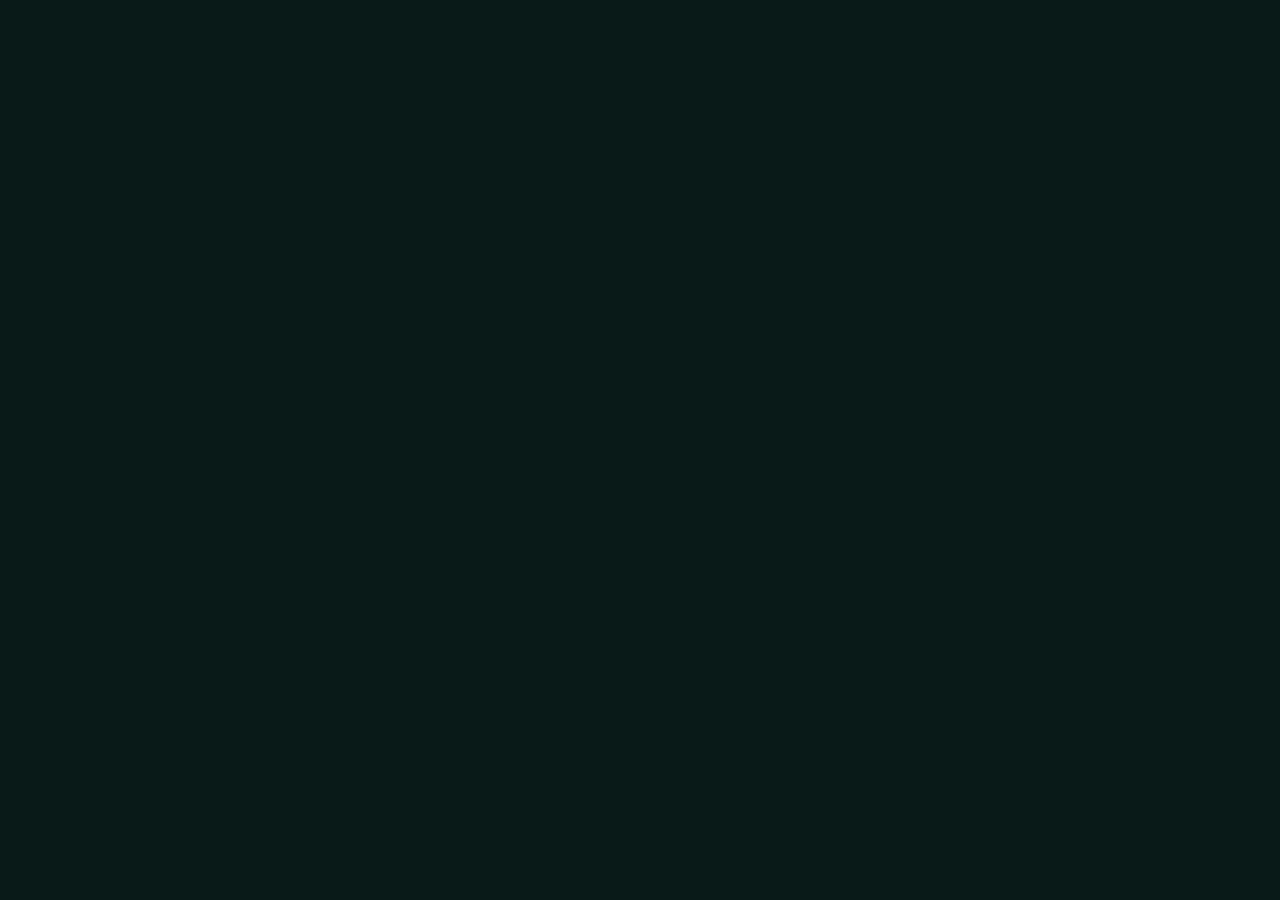
==== commit 66b2895a: "Publish explicit WebGL2 requirement experience" ====
--- a/site/index.html
+++ b/site/index.html
@@ -9,11 +9,11 @@
     />
     <meta name="theme-color" content="#081a1c" />
     <title>Climate Atlas — Earth's Greenery</title>
-    <script type="module" crossorigin src="./assets/index-DQIM7CBN.js"></script>
-    <link rel="stylesheet" crossorigin href="./assets/index-CutKhwpB.css">
+    <script type="module" crossorigin src="./assets/index-mlGgYsib.js"></script>
+    <link rel="stylesheet" crossorigin href="./assets/index-CoMX3ciN.css">
   </head>
   <body>
-    <a class="skip-link" href="#layer-controls">Skip to layer controls</a>
+    <a class="skip-link" href="#main-content">Skip to main content</a>
     <div id="app"></div>
   </body>
 </html>
--- a/site/assets/index-CoMX3ciN.css
+++ b/site/assets/index-CoMX3ciN.css
@@ -0,0 +1 @@
+.maplibregl-map{-webkit-tap-highlight-color:#0000;font:12px/20px Helvetica Neue,Arial,Helvetica,sans-serif;position:relative;overflow:hidden}.maplibregl-canvas{position:absolute;top:0;left:0}.maplibregl-map:fullscreen{width:100%;height:100%}.maplibregl-ctrl-group button.maplibregl-ctrl-compass{touch-action:none}.maplibregl-canvas-container.maplibregl-interactive,.maplibregl-ctrl-group button.maplibregl-ctrl-compass{cursor:grab;-webkit-user-select:none;user-select:none}.maplibregl-canvas-container.maplibregl-interactive.maplibregl-track-pointer{cursor:pointer}.maplibregl-canvas-container.maplibregl-interactive:active,.maplibregl-ctrl-group button.maplibregl-ctrl-compass:active{cursor:grabbing}.maplibregl-canvas-container.maplibregl-touch-zoom-rotate,.maplibregl-canvas-container.maplibregl-touch-zoom-rotate .maplibregl-canvas{touch-action:pan-x pan-y}.maplibregl-canvas-container.maplibregl-touch-drag-pan,.maplibregl-canvas-container.maplibregl-touch-drag-pan .maplibregl-canvas{touch-action:pinch-zoom}.maplibregl-canvas-container.maplibregl-touch-zoom-rotate.maplibregl-touch-drag-pan,.maplibregl-canvas-container.maplibregl-touch-zoom-rotate.maplibregl-touch-drag-pan .maplibregl-canvas{touch-action:none}.maplibregl-canvas-container.maplibregl-touch-drag-pan.maplibregl-cooperative-gestures,.maplibregl-canvas-container.maplibregl-touch-drag-pan.maplibregl-cooperative-gestures .maplibregl-canvas{touch-action:pan-x pan-y}.maplibregl-ctrl-bottom-left,.maplibregl-ctrl-bottom-right,.maplibregl-ctrl-top-left,.maplibregl-ctrl-top-right{pointer-events:none;z-index:2;position:absolute}.maplibregl-ctrl-top-left{top:0;left:0}.maplibregl-ctrl-top-right{top:0;right:0}.maplibregl-ctrl-bottom-left{bottom:0;left:0}.maplibregl-ctrl-bottom-right{bottom:0;right:0}.maplibregl-ctrl{clear:both;pointer-events:auto;transform:translate(0)}.maplibregl-ctrl-top-left .maplibregl-ctrl{float:left;margin:10px 0 0 10px}.maplibregl-ctrl-top-right .maplibregl-ctrl{float:right;margin:10px 10px 0 0}.maplibregl-ctrl-bottom-left .maplibregl-ctrl{float:left;margin:0 0 10px 10px}.maplibregl-ctrl-bottom-right .maplibregl-ctrl{float:right;margin:0 10px 10px 0}.maplibregl-ctrl-group{background:#fff;border-radius:4px}.maplibregl-ctrl-group:not(:empty){box-shadow:0 0 0 2px #0000001a}@media (forced-colors:active){.maplibregl-ctrl-group:not(:empty){box-shadow:0 0 0 2px buttontext}}.maplibregl-ctrl-group button{box-sizing:border-box;cursor:pointer;background-color:#0000;border:0;outline:none;width:29px;height:29px;padding:0;display:block}.maplibregl-ctrl-group button+button{border-top:1px solid #ddd}.maplibregl-ctrl button .maplibregl-ctrl-icon{background-position:50%;background-repeat:no-repeat;width:100%;height:100%;display:block}@media (forced-colors:active){.maplibregl-ctrl-icon{background-color:#0000}.maplibregl-ctrl-group button+button{border-top:1px solid buttontext}}.maplibregl-ctrl button::-moz-focus-inner{border:0;padding:0}.maplibregl-ctrl-attrib-button:focus,.maplibregl-ctrl-group button:focus{box-shadow:0 0 2px 2px #0096ff}.maplibregl-ctrl button:disabled{cursor:not-allowed}.maplibregl-ctrl button:disabled .maplibregl-ctrl-icon{opacity:.25}@media (hover:hover){.maplibregl-ctrl button:not(:disabled):hover{background-color:#0000000d}}.maplibregl-ctrl button:not(:disabled):active{background-color:#0000000d}.maplibregl-ctrl-group button:focus:focus-visible{box-shadow:0 0 2px 2px #0096ff}.maplibregl-ctrl-group button:focus:not(:focus-visible){box-shadow:none}.maplibregl-ctrl-group button:focus:first-child{border-radius:4px 4px 0 0}.maplibregl-ctrl-group button:focus:last-child{border-radius:0 0 4px 4px}.maplibregl-ctrl-group button:focus:only-child{border-radius:inherit}.maplibregl-ctrl button.maplibregl-ctrl-zoom-out .maplibregl-ctrl-icon{background-image:url(data:image/svg+xml;charset=utf-8,%3Csvg%20xmlns%3D%22http%3A%2F%2Fwww.w3.org%2F2000%2Fsvg%22%20width%3D%2229%22%20height%3D%2229%22%20fill%3D%22%23333%22%20viewBox%3D%220%200%2029%2029%22%3E%3Cpath%20d%3D%22M10%2013c-.75%200-1.5.75-1.5%201.5S9.25%2016%2010%2016h9c.75%200%201.5-.75%201.5-1.5S19.75%2013%2019%2013z%22%2F%3E%3C%2Fsvg%3E)}.maplibregl-ctrl button.maplibregl-ctrl-zoom-in .maplibregl-ctrl-icon{background-image:url(data:image/svg+xml;charset=utf-8,%3Csvg%20xmlns%3D%22http%3A%2F%2Fwww.w3.org%2F2000%2Fsvg%22%20width%3D%2229%22%20height%3D%2229%22%20fill%3D%22%23333%22%20viewBox%3D%220%200%2029%2029%22%3E%3Cpath%20d%3D%22M14.5%208.5c-.75%200-1.5.75-1.5%201.5v3h-3c-.75%200-1.5.75-1.5%201.5S9.25%2016%2010%2016h3v3c0%20.75.75%201.5%201.5%201.5S16%2019.75%2016%2019v-3h3c.75%200%201.5-.75%201.5-1.5S19.75%2013%2019%2013h-3v-3c0-.75-.75-1.5-1.5-1.5%22%2F%3E%3C%2Fsvg%3E)}@media (forced-colors:active){.maplibregl-ctrl button.maplibregl-ctrl-zoom-out .maplibregl-ctrl-icon{background-image:url(data:image/svg+xml;charset=utf-8,%3Csvg%20xmlns%3D%22http%3A%2F%2Fwww.w3.org%2F2000%2Fsvg%22%20width%3D%2229%22%20height%3D%2229%22%20fill%3D%22%23fff%22%20viewBox%3D%220%200%2029%2029%22%3E%3Cpath%20d%3D%22M10%2013c-.75%200-1.5.75-1.5%201.5S9.25%2016%2010%2016h9c.75%200%201.5-.75%201.5-1.5S19.75%2013%2019%2013z%22%2F%3E%3C%2Fsvg%3E)}.maplibregl-ctrl button.maplibregl-ctrl-zoom-in .maplibregl-ctrl-icon{background-image:url(data:image/svg+xml;charset=utf-8,%3Csvg%20xmlns%3D%22http%3A%2F%2Fwww.w3.org%2F2000%2Fsvg%22%20width%3D%2229%22%20height%3D%2229%22%20fill%3D%22%23fff%22%20viewBox%3D%220%200%2029%2029%22%3E%3Cpath%20d%3D%22M14.5%208.5c-.75%200-1.5.75-1.5%201.5v3h-3c-.75%200-1.5.75-1.5%201.5S9.25%2016%2010%2016h3v3c0%20.75.75%201.5%201.5%201.5S16%2019.75%2016%2019v-3h3c.75%200%201.5-.75%201.5-1.5S19.75%2013%2019%2013h-3v-3c0-.75-.75-1.5-1.5-1.5%22%2F%3E%3C%2Fsvg%3E)}}@media (forced-colors:active) and (prefers-color-scheme:light){.maplibregl-ctrl button.maplibregl-ctrl-zoom-out .maplibregl-ctrl-icon{background-image:url(data:image/svg+xml;charset=utf-8,%3Csvg%20xmlns%3D%22http%3A%2F%2Fwww.w3.org%2F2000%2Fsvg%22%20width%3D%2229%22%20height%3D%2229%22%20viewBox%3D%220%200%2029%2029%22%3E%3Cpath%20d%3D%22M10%2013c-.75%200-1.5.75-1.5%201.5S9.25%2016%2010%2016h9c.75%200%201.5-.75%201.5-1.5S19.75%2013%2019%2013z%22%2F%3E%3C%2Fsvg%3E)}.maplibregl-ctrl button.maplibregl-ctrl-zoom-in .maplibregl-ctrl-icon{background-image:url(data:image/svg+xml;charset=utf-8,%3Csvg%20xmlns%3D%22http%3A%2F%2Fwww.w3.org%2F2000%2Fsvg%22%20width%3D%2229%22%20height%3D%2229%22%20viewBox%3D%220%200%2029%2029%22%3E%3Cpath%20d%3D%22M14.5%208.5c-.75%200-1.5.75-1.5%201.5v3h-3c-.75%200-1.5.75-1.5%201.5S9.25%2016%2010%2016h3v3c0%20.75.75%201.5%201.5%201.5S16%2019.75%2016%2019v-3h3c.75%200%201.5-.75%201.5-1.5S19.75%2013%2019%2013h-3v-3c0-.75-.75-1.5-1.5-1.5%22%2F%3E%3C%2Fsvg%3E)}}.maplibregl-ctrl button.maplibregl-ctrl-fullscreen .maplibregl-ctrl-icon{background-image:url(data:image/svg+xml;charset=utf-8,%3Csvg%20xmlns%3D%22http%3A%2F%2Fwww.w3.org%2F2000%2Fsvg%22%20width%3D%2229%22%20height%3D%2229%22%20fill%3D%22%23333%22%20viewBox%3D%220%200%2029%2029%22%3E%3Cpath%20d%3D%22M24%2016v5.5c0%201.75-.75%202.5-2.5%202.5H16v-1l3-1.5-4-5.5%201-1%205.5%204%201.5-3zM6%2016l1.5%203%205.5-4%201%201-4%205.5%203%201.5v1H7.5C5.75%2024%205%2023.25%205%2021.5V16zm7-11v1l-3%201.5%204%205.5-1%201-5.5-4L6%2013H5V7.5C5%205.75%205.75%205%207.5%205zm11%202.5c0-1.75-.75-2.5-2.5-2.5H16v1l3%201.5-4%205.5%201%201%205.5-4%201.5%203h1z%22%2F%3E%3C%2Fsvg%3E)}.maplibregl-ctrl button.maplibregl-ctrl-shrink .maplibregl-ctrl-icon{background-image:url(data:image/svg+xml;charset=utf-8,%3Csvg%20xmlns%3D%22http%3A%2F%2Fwww.w3.org%2F2000%2Fsvg%22%20width%3D%2229%22%20height%3D%2229%22%20viewBox%3D%220%200%2029%2029%22%3E%3Cpath%20d%3D%22M18.5%2016c-1.75%200-2.5.75-2.5%202.5V24h1l1.5-3%205.5%204%201-1-4-5.5%203-1.5v-1zM13%2018.5c0-1.75-.75-2.5-2.5-2.5H5v1l3%201.5L4%2024l1%201%205.5-4%201.5%203h1zm3-8c0%201.75.75%202.5%202.5%202.5H24v-1l-3-1.5L25%205l-1-1-5.5%204L17%205h-1zM10.5%2013c1.75%200%202.5-.75%202.5-2.5V5h-1l-1.5%203L5%204%204%205l4%205.5L5%2012v1z%22%2F%3E%3C%2Fsvg%3E)}@media (forced-colors:active){.maplibregl-ctrl button.maplibregl-ctrl-fullscreen .maplibregl-ctrl-icon{background-image:url(data:image/svg+xml;charset=utf-8,%3Csvg%20xmlns%3D%22http%3A%2F%2Fwww.w3.org%2F2000%2Fsvg%22%20width%3D%2229%22%20height%3D%2229%22%20fill%3D%22%23fff%22%20viewBox%3D%220%200%2029%2029%22%3E%3Cpath%20d%3D%22M24%2016v5.5c0%201.75-.75%202.5-2.5%202.5H16v-1l3-1.5-4-5.5%201-1%205.5%204%201.5-3zM6%2016l1.5%203%205.5-4%201%201-4%205.5%203%201.5v1H7.5C5.75%2024%205%2023.25%205%2021.5V16zm7-11v1l-3%201.5%204%205.5-1%201-5.5-4L6%2013H5V7.5C5%205.75%205.75%205%207.5%205zm11%202.5c0-1.75-.75-2.5-2.5-2.5H16v1l3%201.5-4%205.5%201%201%205.5-4%201.5%203h1z%22%2F%3E%3C%2Fsvg%3E)}.maplibregl-ctrl button.maplibregl-ctrl-shrink .maplibregl-ctrl-icon{background-image:url(data:image/svg+xml;charset=utf-8,%3Csvg%20xmlns%3D%22http%3A%2F%2Fwww.w3.org%2F2000%2Fsvg%22%20width%3D%2229%22%20height%3D%2229%22%20fill%3D%22%23fff%22%20viewBox%3D%220%200%2029%2029%22%3E%3Cpath%20d%3D%22M18.5%2016c-1.75%200-2.5.75-2.5%202.5V24h1l1.5-3%205.5%204%201-1-4-5.5%203-1.5v-1zM13%2018.5c0-1.75-.75-2.5-2.5-2.5H5v1l3%201.5L4%2024l1%201%205.5-4%201.5%203h1zm3-8c0%201.75.75%202.5%202.5%202.5H24v-1l-3-1.5L25%205l-1-1-5.5%204L17%205h-1zM10.5%2013c1.75%200%202.5-.75%202.5-2.5V5h-1l-1.5%203L5%204%204%205l4%205.5L5%2012v1z%22%2F%3E%3C%2Fsvg%3E)}}@media (forced-colors:active) and (prefers-color-scheme:light){.maplibregl-ctrl button.maplibregl-ctrl-fullscreen .maplibregl-ctrl-icon{background-image:url(data:image/svg+xml;charset=utf-8,%3Csvg%20xmlns%3D%22http%3A%2F%2Fwww.w3.org%2F2000%2Fsvg%22%20width%3D%2229%22%20height%3D%2229%22%20viewBox%3D%220%200%2029%2029%22%3E%3Cpath%20d%3D%22M24%2016v5.5c0%201.75-.75%202.5-2.5%202.5H16v-1l3-1.5-4-5.5%201-1%205.5%204%201.5-3zM6%2016l1.5%203%205.5-4%201%201-4%205.5%203%201.5v1H7.5C5.75%2024%205%2023.25%205%2021.5V16zm7-11v1l-3%201.5%204%205.5-1%201-5.5-4L6%2013H5V7.5C5%205.75%205.75%205%207.5%205zm11%202.5c0-1.75-.75-2.5-2.5-2.5H16v1l3%201.5-4%205.5%201%201%205.5-4%201.5%203h1z%22%2F%3E%3C%2Fsvg%3E)}.maplibregl-ctrl button.maplibregl-ctrl-shrink .maplibregl-ctrl-icon{background-image:url(data:image/svg+xml;charset=utf-8,%3Csvg%20xmlns%3D%22http%3A%2F%2Fwww.w3.org%2F2000%2Fsvg%22%20width%3D%2229%22%20height%3D%2229%22%20viewBox%3D%220%200%2029%2029%22%3E%3Cpath%20d%3D%22M18.5%2016c-1.75%200-2.5.75-2.5%202.5V24h1l1.5-3%205.5%204%201-1-4-5.5%203-1.5v-1zM13%2018.5c0-1.75-.75-2.5-2.5-2.5H5v1l3%201.5L4%2024l1%201%205.5-4%201.5%203h1zm3-8c0%201.75.75%202.5%202.5%202.5H24v-1l-3-1.5L25%205l-1-1-5.5%204L17%205h-1zM10.5%2013c1.75%200%202.5-.75%202.5-2.5V5h-1l-1.5%203L5%204%204%205l4%205.5L5%2012v1z%22%2F%3E%3C%2Fsvg%3E)}}.maplibregl-ctrl button.maplibregl-ctrl-compass .maplibregl-ctrl-icon{background-image:url(data:image/svg+xml;charset=utf-8,%3Csvg%20xmlns%3D%22http%3A%2F%2Fwww.w3.org%2F2000%2Fsvg%22%20width%3D%2229%22%20height%3D%2229%22%20fill%3D%22%23333%22%20viewBox%3D%220%200%2029%2029%22%3E%3Cpath%20d%3D%22m10.5%2014%204-8%204%208z%22%2F%3E%3Cpath%20fill%3D%22%23ccc%22%20d%3D%22m10.5%2016%204%208%204-8z%22%2F%3E%3C%2Fsvg%3E)}@media (forced-colors:active){.maplibregl-ctrl button.maplibregl-ctrl-compass .maplibregl-ctrl-icon{background-image:url(data:image/svg+xml;charset=utf-8,%3Csvg%20xmlns%3D%22http%3A%2F%2Fwww.w3.org%2F2000%2Fsvg%22%20width%3D%2229%22%20height%3D%2229%22%20fill%3D%22%23fff%22%20viewBox%3D%220%200%2029%2029%22%3E%3Cpath%20d%3D%22m10.5%2014%204-8%204%208z%22%2F%3E%3Cpath%20fill%3D%22%23ccc%22%20d%3D%22m10.5%2016%204%208%204-8z%22%2F%3E%3C%2Fsvg%3E)}}@media (forced-colors:active) and (prefers-color-scheme:light){.maplibregl-ctrl button.maplibregl-ctrl-compass .maplibregl-ctrl-icon{background-image:url(data:image/svg+xml;charset=utf-8,%3Csvg%20xmlns%3D%22http%3A%2F%2Fwww.w3.org%2F2000%2Fsvg%22%20width%3D%2229%22%20height%3D%2229%22%20viewBox%3D%220%200%2029%2029%22%3E%3Cpath%20d%3D%22m10.5%2014%204-8%204%208z%22%2F%3E%3Cpath%20fill%3D%22%23ccc%22%20d%3D%22m10.5%2016%204%208%204-8z%22%2F%3E%3C%2Fsvg%3E)}}.maplibregl-ctrl button.maplibregl-ctrl-globe .maplibregl-ctrl-icon{background-image:url(data:image/svg+xml;charset=utf-8,%3Csvg%20xmlns%3D%22http%3A%2F%2Fwww.w3.org%2F2000%2Fsvg%22%20width%3D%2222%22%20height%3D%2222%22%20fill%3D%22none%22%20stroke%3D%22%23333%22%20viewBox%3D%220%200%2022%2022%22%3E%3Ccircle%20cx%3D%2211%22%20cy%3D%2211%22%20r%3D%228.5%22%2F%3E%3Cpath%20d%3D%22M17.5%2011c0%204.819-3.02%208.5-6.5%208.5S4.5%2015.819%204.5%2011%207.52%202.5%2011%202.5s6.5%203.681%206.5%208.5Z%22%2F%3E%3Cpath%20d%3D%22M13.5%2011c0%202.447-.331%204.64-.853%206.206-.262.785-.562%201.384-.872%201.777-.314.399-.58.517-.775.517s-.461-.118-.775-.517c-.31-.393-.61-.992-.872-1.777C8.831%2015.64%208.5%2013.446%208.5%2011s.331-4.64.853-6.206c.262-.785.562-1.384.872-1.777.314-.399.58-.517.775-.517s.461.118.775.517c.31.393.61.992.872%201.777.522%201.565.853%203.76.853%206.206Z%22%2F%3E%3Cpath%20d%3D%22M11%207.5c-1.909%200-3.622-.166-4.845-.428-.616-.132-1.08-.283-1.379-.434a1.3%201.3%200%200%201-.224-.138q.07-.058.224-.138c.299-.151.763-.302%201.379-.434C7.378%205.666%209.091%205.5%2011%205.5s3.622.166%204.845.428c.616.132%201.08.283%201.379.434.105.053.177.1.224.138q-.07.058-.224.138c-.299.151-.763.302-1.379.434-1.223.262-2.936.428-4.845.428Zm0%209c-1.909%200-3.622-.166-4.845-.428-.616-.132-1.08-.283-1.379-.434a1.3%201.3%200%200%201-.224-.138%201.3%201.3%200%200%201%20.224-.138c.299-.151.763-.302%201.379-.434C7.378%2014.666%209.091%2014.5%2011%2014.5s3.622.166%204.845.428c.616.132%201.08.283%201.379.434.105.053.177.1.224.138a1.3%201.3%200%200%201-.224.138c-.299.151-.763.302-1.379.434-1.223.262-2.936.428-4.845.428Zm0-4c-2.46%200-4.672-.222-6.255-.574-.796-.177-1.406-.38-1.805-.59a1.5%201.5%200%200%201-.39-.272.3.3%200%200%201-.047-.064.3.3%200%200%201%20.048-.064c.066-.073.189-.167.389-.272.399-.21%201.009-.413%201.805-.59C6.328%209.722%208.54%209.5%2011%209.5s4.672.222%206.256.574c.795.177%201.405.38%201.804.59.2.105.323.2.39.272a.3.3%200%200%201%20.047.064.3.3%200%200%201-.048.064%201.4%201.4%200%200%201-.389.272c-.399.21-1.009.413-1.804.59-1.584.352-3.796.574-6.256.574Zm-8.501-1.51v.002zm0%20.018v.002zm17.002.002v-.002zm0-.018v-.002z%22%2F%3E%3C%2Fsvg%3E)}.maplibregl-ctrl button.maplibregl-ctrl-globe-enabled .maplibregl-ctrl-icon{background-image:url(data:image/svg+xml;charset=utf-8,%3Csvg%20xmlns%3D%22http%3A%2F%2Fwww.w3.org%2F2000%2Fsvg%22%20width%3D%2222%22%20height%3D%2222%22%20fill%3D%22none%22%20stroke%3D%22%2333b5e5%22%20viewBox%3D%220%200%2022%2022%22%3E%3Ccircle%20cx%3D%2211%22%20cy%3D%2211%22%20r%3D%228.5%22%2F%3E%3Cpath%20d%3D%22M17.5%2011c0%204.819-3.02%208.5-6.5%208.5S4.5%2015.819%204.5%2011%207.52%202.5%2011%202.5s6.5%203.681%206.5%208.5Z%22%2F%3E%3Cpath%20d%3D%22M13.5%2011c0%202.447-.331%204.64-.853%206.206-.262.785-.562%201.384-.872%201.777-.314.399-.58.517-.775.517s-.461-.118-.775-.517c-.31-.393-.61-.992-.872-1.777C8.831%2015.64%208.5%2013.446%208.5%2011s.331-4.64.853-6.206c.262-.785.562-1.384.872-1.777.314-.399.58-.517.775-.517s.461.118.775.517c.31.393.61.992.872%201.777.522%201.565.853%203.76.853%206.206Z%22%2F%3E%3Cpath%20d%3D%22M11%207.5c-1.909%200-3.622-.166-4.845-.428-.616-.132-1.08-.283-1.379-.434a1.3%201.3%200%200%201-.224-.138q.07-.058.224-.138c.299-.151.763-.302%201.379-.434C7.378%205.666%209.091%205.5%2011%205.5s3.622.166%204.845.428c.616.132%201.08.283%201.379.434.105.053.177.1.224.138q-.07.058-.224.138c-.299.151-.763.302-1.379.434-1.223.262-2.936.428-4.845.428Zm0%209c-1.909%200-3.622-.166-4.845-.428-.616-.132-1.08-.283-1.379-.434a1.3%201.3%200%200%201-.224-.138%201.3%201.3%200%200%201%20.224-.138c.299-.151.763-.302%201.379-.434C7.378%2014.666%209.091%2014.5%2011%2014.5s3.622.166%204.845.428c.616.132%201.08.283%201.379.434.105.053.177.1.224.138a1.3%201.3%200%200%201-.224.138c-.299.151-.763.302-1.379.434-1.223.262-2.936.428-4.845.428Zm0-4c-2.46%200-4.672-.222-6.255-.574-.796-.177-1.406-.38-1.805-.59a1.5%201.5%200%200%201-.39-.272.3.3%200%200%201-.047-.064.3.3%200%200%201%20.048-.064c.066-.073.189-.167.389-.272.399-.21%201.009-.413%201.805-.59C6.328%209.722%208.54%209.5%2011%209.5s4.672.222%206.256.574c.795.177%201.405.38%201.804.59.2.105.323.2.39.272a.3.3%200%200%201%20.047.064.3.3%200%200%201-.048.064%201.4%201.4%200%200%201-.389.272c-.399.21-1.009.413-1.804.59-1.584.352-3.796.574-6.256.574Zm-8.501-1.51v.002zm0%20.018v.002zm17.002.002v-.002zm0-.018v-.002z%22%2F%3E%3C%2Fsvg%3E)}.maplibregl-ctrl button.maplibregl-ctrl-terrain .maplibregl-ctrl-icon{background-image:url(data:image/svg+xml;charset=utf-8,%3Csvg%20xmlns%3D%22http%3A%2F%2Fwww.w3.org%2F2000%2Fsvg%22%20width%3D%2222%22%20height%3D%2222%22%20fill%3D%22%23333%22%20viewBox%3D%220%200%2022%2022%22%3E%3Cpath%20d%3D%22m1.754%2013.406%204.453-4.851%203.09%203.09%203.281%203.277.969-.969-3.309-3.312%203.844-4.121%206.148%206.886h1.082v-.855l-7.207-8.07-4.84%205.187L6.169%206.57l-5.48%205.965v.871ZM.688%2016.844h20.625v1.375H.688Zm0%200%22%2F%3E%3C%2Fsvg%3E)}.maplibregl-ctrl button.maplibregl-ctrl-terrain-enabled .maplibregl-ctrl-icon{background-image:url(data:image/svg+xml;charset=utf-8,%3Csvg%20xmlns%3D%22http%3A%2F%2Fwww.w3.org%2F2000%2Fsvg%22%20width%3D%2222%22%20height%3D%2222%22%20fill%3D%22%2333b5e5%22%20viewBox%3D%220%200%2022%2022%22%3E%3Cpath%20d%3D%22m1.754%2013.406%204.453-4.851%203.09%203.09%203.281%203.277.969-.969-3.309-3.312%203.844-4.121%206.148%206.886h1.082v-.855l-7.207-8.07-4.84%205.187L6.169%206.57l-5.48%205.965v.871ZM.688%2016.844h20.625v1.375H.688Zm0%200%22%2F%3E%3C%2Fsvg%3E)}.maplibregl-ctrl button.maplibregl-ctrl-geolocate .maplibregl-ctrl-icon{background-image:url(data:image/svg+xml;charset=utf-8,%3Csvg%20xmlns%3D%22http%3A%2F%2Fwww.w3.org%2F2000%2Fsvg%22%20width%3D%2229%22%20height%3D%2229%22%20fill%3D%22%23333%22%20viewBox%3D%220%200%2020%2020%22%3E%3Cpath%20d%3D%22M10%204C9%204%209%205%209%205v.1A5%205%200%200%200%205.1%209H5s-1%200-1%201%201%201%201%201h.1A5%205%200%200%200%209%2014.9v.1s0%201%201%201%201-1%201-1v-.1a5%205%200%200%200%203.9-3.9h.1s1%200%201-1-1-1-1-1h-.1A5%205%200%200%200%2011%205.1V5s0-1-1-1m0%202.5a3.5%203.5%200%201%201%200%207%203.5%203.5%200%201%201%200-7%22%2F%3E%3Ccircle%20cx%3D%2210%22%20cy%3D%2210%22%20r%3D%222%22%2F%3E%3C%2Fsvg%3E)}.maplibregl-ctrl button.maplibregl-ctrl-geolocate:disabled .maplibregl-ctrl-icon{background-image:url(data:image/svg+xml;charset=utf-8,%3Csvg%20xmlns%3D%22http%3A%2F%2Fwww.w3.org%2F2000%2Fsvg%22%20width%3D%2229%22%20height%3D%2229%22%20fill%3D%22%23aaa%22%20viewBox%3D%220%200%2020%2020%22%3E%3Cpath%20d%3D%22M10%204C9%204%209%205%209%205v.1A5%205%200%200%200%205.1%209H5s-1%200-1%201%201%201%201%201h.1A5%205%200%200%200%209%2014.9v.1s0%201%201%201%201-1%201-1v-.1a5%205%200%200%200%203.9-3.9h.1s1%200%201-1-1-1-1-1h-.1A5%205%200%200%200%2011%205.1V5s0-1-1-1m0%202.5a3.5%203.5%200%201%201%200%207%203.5%203.5%200%201%201%200-7%22%2F%3E%3Ccircle%20cx%3D%2210%22%20cy%3D%2210%22%20r%3D%222%22%2F%3E%3Cpath%20fill%3D%22red%22%20d%3D%22m14%205%201%201-9%209-1-1z%22%2F%3E%3C%2Fsvg%3E)}.maplibregl-ctrl button.maplibregl-ctrl-geolocate.maplibregl-ctrl-geolocate-active .maplibregl-ctrl-icon{background-image:url(data:image/svg+xml;charset=utf-8,%3Csvg%20xmlns%3D%22http%3A%2F%2Fwww.w3.org%2F2000%2Fsvg%22%20width%3D%2229%22%20height%3D%2229%22%20fill%3D%22%2333b5e5%22%20viewBox%3D%220%200%2020%2020%22%3E%3Cpath%20d%3D%22M10%204C9%204%209%205%209%205v.1A5%205%200%200%200%205.1%209H5s-1%200-1%201%201%201%201%201h.1A5%205%200%200%200%209%2014.9v.1s0%201%201%201%201-1%201-1v-.1a5%205%200%200%200%203.9-3.9h.1s1%200%201-1-1-1-1-1h-.1A5%205%200%200%200%2011%205.1V5s0-1-1-1m0%202.5a3.5%203.5%200%201%201%200%207%203.5%203.5%200%201%201%200-7%22%2F%3E%3Ccircle%20cx%3D%2210%22%20cy%3D%2210%22%20r%3D%222%22%2F%3E%3C%2Fsvg%3E)}.maplibregl-ctrl button.maplibregl-ctrl-geolocate.maplibregl-ctrl-geolocate-active-error .maplibregl-ctrl-icon{background-image:url(data:image/svg+xml;charset=utf-8,%3Csvg%20xmlns%3D%22http%3A%2F%2Fwww.w3.org%2F2000%2Fsvg%22%20width%3D%2229%22%20height%3D%2229%22%20fill%3D%22%23e58978%22%20viewBox%3D%220%200%2020%2020%22%3E%3Cpath%20d%3D%22M10%204C9%204%209%205%209%205v.1A5%205%200%200%200%205.1%209H5s-1%200-1%201%201%201%201%201h.1A5%205%200%200%200%209%2014.9v.1s0%201%201%201%201-1%201-1v-.1a5%205%200%200%200%203.9-3.9h.1s1%200%201-1-1-1-1-1h-.1A5%205%200%200%200%2011%205.1V5s0-1-1-1m0%202.5a3.5%203.5%200%201%201%200%207%203.5%203.5%200%201%201%200-7%22%2F%3E%3Ccircle%20cx%3D%2210%22%20cy%3D%2210%22%20r%3D%222%22%2F%3E%3C%2Fsvg%3E)}.maplibregl-ctrl button.maplibregl-ctrl-geolocate.maplibregl-ctrl-geolocate-background .maplibregl-ctrl-icon{background-image:url(data:image/svg+xml;charset=utf-8,%3Csvg%20xmlns%3D%22http%3A%2F%2Fwww.w3.org%2F2000%2Fsvg%22%20width%3D%2229%22%20height%3D%2229%22%20fill%3D%22%2333b5e5%22%20viewBox%3D%220%200%2020%2020%22%3E%3Cpath%20d%3D%22M10%204C9%204%209%205%209%205v.1A5%205%200%200%200%205.1%209H5s-1%200-1%201%201%201%201%201h.1A5%205%200%200%200%209%2014.9v.1s0%201%201%201%201-1%201-1v-.1a5%205%200%200%200%203.9-3.9h.1s1%200%201-1-1-1-1-1h-.1A5%205%200%200%200%2011%205.1V5s0-1-1-1m0%202.5a3.5%203.5%200%201%201%200%207%203.5%203.5%200%201%201%200-7%22%2F%3E%3C%2Fsvg%3E)}.maplibregl-ctrl button.maplibregl-ctrl-geolocate.maplibregl-ctrl-geolocate-background-error .maplibregl-ctrl-icon{background-image:url(data:image/svg+xml;charset=utf-8,%3Csvg%20xmlns%3D%22http%3A%2F%2Fwww.w3.org%2F2000%2Fsvg%22%20width%3D%2229%22%20height%3D%2229%22%20fill%3D%22%23e54e33%22%20viewBox%3D%220%200%2020%2020%22%3E%3Cpath%20d%3D%22M10%204C9%204%209%205%209%205v.1A5%205%200%200%200%205.1%209H5s-1%200-1%201%201%201%201%201h.1A5%205%200%200%200%209%2014.9v.1s0%201%201%201%201-1%201-1v-.1a5%205%200%200%200%203.9-3.9h.1s1%200%201-1-1-1-1-1h-.1A5%205%200%200%200%2011%205.1V5s0-1-1-1m0%202.5a3.5%203.5%200%201%201%200%207%203.5%203.5%200%201%201%200-7%22%2F%3E%3C%2Fsvg%3E)}.maplibregl-ctrl button.maplibregl-ctrl-geolocate.maplibregl-ctrl-geolocate-waiting .maplibregl-ctrl-icon{animation:2s linear infinite maplibregl-spin}@media (forced-colors:active){.maplibregl-ctrl button.maplibregl-ctrl-geolocate .maplibregl-ctrl-icon{background-image:url(data:image/svg+xml;charset=utf-8,%3Csvg%20xmlns%3D%22http%3A%2F%2Fwww.w3.org%2F2000%2Fsvg%22%20width%3D%2229%22%20height%3D%2229%22%20fill%3D%22%23fff%22%20viewBox%3D%220%200%2020%2020%22%3E%3Cpath%20d%3D%22M10%204C9%204%209%205%209%205v.1A5%205%200%200%200%205.1%209H5s-1%200-1%201%201%201%201%201h.1A5%205%200%200%200%209%2014.9v.1s0%201%201%201%201-1%201-1v-.1a5%205%200%200%200%203.9-3.9h.1s1%200%201-1-1-1-1-1h-.1A5%205%200%200%200%2011%205.1V5s0-1-1-1m0%202.5a3.5%203.5%200%201%201%200%207%203.5%203.5%200%201%201%200-7%22%2F%3E%3Ccircle%20cx%3D%2210%22%20cy%3D%2210%22%20r%3D%222%22%2F%3E%3C%2Fsvg%3E)}.maplibregl-ctrl button.maplibregl-ctrl-geolocate:disabled .maplibregl-ctrl-icon{background-image:url(data:image/svg+xml;charset=utf-8,%3Csvg%20xmlns%3D%22http%3A%2F%2Fwww.w3.org%2F2000%2Fsvg%22%20width%3D%2229%22%20height%3D%2229%22%20fill%3D%22%23999%22%20viewBox%3D%220%200%2020%2020%22%3E%3Cpath%20d%3D%22M10%204C9%204%209%205%209%205v.1A5%205%200%200%200%205.1%209H5s-1%200-1%201%201%201%201%201h.1A5%205%200%200%200%209%2014.9v.1s0%201%201%201%201-1%201-1v-.1a5%205%200%200%200%203.9-3.9h.1s1%200%201-1-1-1-1-1h-.1A5%205%200%200%200%2011%205.1V5s0-1-1-1m0%202.5a3.5%203.5%200%201%201%200%207%203.5%203.5%200%201%201%200-7%22%2F%3E%3Ccircle%20cx%3D%2210%22%20cy%3D%2210%22%20r%3D%222%22%2F%3E%3Cpath%20fill%3D%22red%22%20d%3D%22m14%205%201%201-9%209-1-1z%22%2F%3E%3C%2Fsvg%3E)}.maplibregl-ctrl button.maplibregl-ctrl-geolocate.maplibregl-ctrl-geolocate-active .maplibregl-ctrl-icon{background-image:url(data:image/svg+xml;charset=utf-8,%3Csvg%20xmlns%3D%22http%3A%2F%2Fwww.w3.org%2F2000%2Fsvg%22%20width%3D%2229%22%20height%3D%2229%22%20fill%3D%22%2333b5e5%22%20viewBox%3D%220%200%2020%2020%22%3E%3Cpath%20d%3D%22M10%204C9%204%209%205%209%205v.1A5%205%200%200%200%205.1%209H5s-1%200-1%201%201%201%201%201h.1A5%205%200%200%200%209%2014.9v.1s0%201%201%201%201-1%201-1v-.1a5%205%200%200%200%203.9-3.9h.1s1%200%201-1-1-1-1-1h-.1A5%205%200%200%200%2011%205.1V5s0-1-1-1m0%202.5a3.5%203.5%200%201%201%200%207%203.5%203.5%200%201%201%200-7%22%2F%3E%3Ccircle%20cx%3D%2210%22%20cy%3D%2210%22%20r%3D%222%22%2F%3E%3C%2Fsvg%3E)}.maplibregl-ctrl button.maplibregl-ctrl-geolocate.maplibregl-ctrl-geolocate-active-error .maplibregl-ctrl-icon{background-image:url(data:image/svg+xml;charset=utf-8,%3Csvg%20xmlns%3D%22http%3A%2F%2Fwww.w3.org%2F2000%2Fsvg%22%20width%3D%2229%22%20height%3D%2229%22%20fill%3D%22%23e58978%22%20viewBox%3D%220%200%2020%2020%22%3E%3Cpath%20d%3D%22M10%204C9%204%209%205%209%205v.1A5%205%200%200%200%205.1%209H5s-1%200-1%201%201%201%201%201h.1A5%205%200%200%200%209%2014.9v.1s0%201%201%201%201-1%201-1v-.1a5%205%200%200%200%203.9-3.9h.1s1%200%201-1-1-1-1-1h-.1A5%205%200%200%200%2011%205.1V5s0-1-1-1m0%202.5a3.5%203.5%200%201%201%200%207%203.5%203.5%200%201%201%200-7%22%2F%3E%3Ccircle%20cx%3D%2210%22%20cy%3D%2210%22%20r%3D%222%22%2F%3E%3C%2Fsvg%3E)}.maplibregl-ctrl button.maplibregl-ctrl-geolocate.maplibregl-ctrl-geolocate-background .maplibregl-ctrl-icon{background-image:url(data:image/svg+xml;charset=utf-8,%3Csvg%20xmlns%3D%22http%3A%2F%2Fwww.w3.org%2F2000%2Fsvg%22%20width%3D%2229%22%20height%3D%2229%22%20fill%3D%22%2333b5e5%22%20viewBox%3D%220%200%2020%2020%22%3E%3Cpath%20d%3D%22M10%204C9%204%209%205%209%205v.1A5%205%200%200%200%205.1%209H5s-1%200-1%201%201%201%201%201h.1A5%205%200%200%200%209%2014.9v.1s0%201%201%201%201-1%201-1v-.1a5%205%200%200%200%203.9-3.9h.1s1%200%201-1-1-1-1-1h-.1A5%205%200%200%200%2011%205.1V5s0-1-1-1m0%202.5a3.5%203.5%200%201%201%200%207%203.5%203.5%200%201%201%200-7%22%2F%3E%3C%2Fsvg%3E)}.maplibregl-ctrl button.maplibregl-ctrl-geolocate.maplibregl-ctrl-geolocate-background-error .maplibregl-ctrl-icon{background-image:url(data:image/svg+xml;charset=utf-8,%3Csvg%20xmlns%3D%22http%3A%2F%2Fwww.w3.org%2F2000%2Fsvg%22%20width%3D%2229%22%20height%3D%2229%22%20fill%3D%22%23e54e33%22%20viewBox%3D%220%200%2020%2020%22%3E%3Cpath%20d%3D%22M10%204C9%204%209%205%209%205v.1A5%205%200%200%200%205.1%209H5s-1%200-1%201%201%201%201%201h.1A5%205%200%200%200%209%2014.9v.1s0%201%201%201%201-1%201-1v-.1a5%205%200%200%200%203.9-3.9h.1s1%200%201-1-1-1-1-1h-.1A5%205%200%200%200%2011%205.1V5s0-1-1-1m0%202.5a3.5%203.5%200%201%201%200%207%203.5%203.5%200%201%201%200-7%22%2F%3E%3C%2Fsvg%3E)}}@media (forced-colors:active) and (prefers-color-scheme:light){.maplibregl-ctrl button.maplibregl-ctrl-geolocate .maplibregl-ctrl-icon{background-image:url(data:image/svg+xml;charset=utf-8,%3Csvg%20xmlns%3D%22http%3A%2F%2Fwww.w3.org%2F2000%2Fsvg%22%20width%3D%2229%22%20height%3D%2229%22%20viewBox%3D%220%200%2020%2020%22%3E%3Cpath%20d%3D%22M10%204C9%204%209%205%209%205v.1A5%205%200%200%200%205.1%209H5s-1%200-1%201%201%201%201%201h.1A5%205%200%200%200%209%2014.9v.1s0%201%201%201%201-1%201-1v-.1a5%205%200%200%200%203.9-3.9h.1s1%200%201-1-1-1-1-1h-.1A5%205%200%200%200%2011%205.1V5s0-1-1-1m0%202.5a3.5%203.5%200%201%201%200%207%203.5%203.5%200%201%201%200-7%22%2F%3E%3Ccircle%20cx%3D%2210%22%20cy%3D%2210%22%20r%3D%222%22%2F%3E%3C%2Fsvg%3E)}.maplibregl-ctrl button.maplibregl-ctrl-geolocate:disabled .maplibregl-ctrl-icon{background-image:url(data:image/svg+xml;charset=utf-8,%3Csvg%20xmlns%3D%22http%3A%2F%2Fwww.w3.org%2F2000%2Fsvg%22%20width%3D%2229%22%20height%3D%2229%22%20fill%3D%22%23666%22%20viewBox%3D%220%200%2020%2020%22%3E%3Cpath%20d%3D%22M10%204C9%204%209%205%209%205v.1A5%205%200%200%200%205.1%209H5s-1%200-1%201%201%201%201%201h.1A5%205%200%200%200%209%2014.9v.1s0%201%201%201%201-1%201-1v-.1a5%205%200%200%200%203.9-3.9h.1s1%200%201-1-1-1-1-1h-.1A5%205%200%200%200%2011%205.1V5s0-1-1-1m0%202.5a3.5%203.5%200%201%201%200%207%203.5%203.5%200%201%201%200-7%22%2F%3E%3Ccircle%20cx%3D%2210%22%20cy%3D%2210%22%20r%3D%222%22%2F%3E%3Cpath%20fill%3D%22red%22%20d%3D%22m14%205%201%201-9%209-1-1z%22%2F%3E%3C%2Fsvg%3E)}}@keyframes maplibregl-spin{0%{transform:rotate(0)}to{transform:rotate(1turn)}}a.maplibregl-ctrl-logo{cursor:pointer;background-image:url("data:image/svg+xml;charset=utf-8,%3Csvg%20xmlns%3D%22http%3A%2F%2Fwww.w3.org%2F2000%2Fsvg%22%20width%3D%2288%22%20height%3D%2223%22%20fill%3D%22none%22%3E%3Cpath%20fill%3D%22%23000%22%20fill-opacity%3D%22.4%22%20fill-rule%3D%22evenodd%22%20d%3D%22M17.408%2016.796h-1.827l2.501-12.095h.198l3.324%206.533.988%202.19.988-2.19%203.258-6.533h.181l2.6%2012.095h-1.81l-1.218-5.644-.362-1.71-.658%201.71-2.929%205.644h-.098l-2.914-5.644-.757-1.71-.345%201.71zm1.958-3.42-.726%203.663a1.255%201.255%200%200%201-1.232%201.011h-1.827a1.255%201.255%200%200%201-1.229-1.509l2.501-12.095a1.255%201.255%200%200%201%201.23-1.001h.197a1.25%201.25%200%200%201%201.12.685l3.19%206.273%203.125-6.263a1.25%201.25%200%200%201%201.123-.695h.181a1.255%201.255%200%200%201%201.227.991l1.443%206.71a5%205%200%200%201%20.314-.787l.009-.016a4.6%204.6%200%200%201%201.777-1.887c.782-.46%201.668-.667%202.611-.667a4.6%204.6%200%200%201%201.7.32l.306.134c.21-.16.474-.256.759-.256h1.694a1.255%201.255%200%200%201%201.212.925%201.255%201.255%200%200%201%201.212-.925h1.711c.284%200%20.545.094.755.252.613-.3%201.312-.45%202.075-.45%201.356%200%202.557.445%203.482%201.4q.47.48.763%201.064V4.701a1.255%201.255%200%200%201%201.255-1.255h1.86A1.255%201.255%200%200%201%2054.44%204.7v9.194h2.217c.19%200%20.37.043.532.118v-4.77c0-.356.147-.678.385-.906a2.42%202.42%200%200%201-.682-1.71c0-.665.267-1.253.735-1.7a2.45%202.45%200%200%201%201.722-.674%202.43%202.43%200%200%201%201.705.675q.318.302.504.683V4.7a1.255%201.255%200%200%201%201.255-1.255h1.744A1.255%201.255%200%200%201%2065.812%204.7v3.335a4.8%204.8%200%200%201%201.526-.246c.938%200%201.817.214%202.59.69a4.47%204.47%200%200%201%201.67%201.743v-.98a1.255%201.255%200%200%201%201.256-1.256h1.777c.233%200%20.451.064.639.174a3.4%203.4%200%200%201%201.567-.372c.346%200%20.861.02%201.285.232a1.25%201.25%200%200%201%20.689%201.004%204.7%204.7%200%200%201%20.853-.588c.795-.44%201.675-.647%202.61-.647%201.385%200%202.65.39%203.525%201.396.836.938%201.168%202.173%201.168%203.528q-.001.515-.056%201.051a1.255%201.255%200%200%201-.947%201.09l.408.952a1.255%201.255%200%200%201-.477%201.552c-.418.268-.92.463-1.458.612-.613.171-1.304.244-2.049.244-1.06%200-2.043-.207-2.886-.698l-.015-.008c-.798-.48-1.419-1.135-1.818-1.963l-.004-.008a5.8%205.8%200%200%201-.548-2.512q0-.429.053-.843a1.3%201.3%200%200%201-.333-.086l-.166-.004c-.223%200-.426.062-.643.228-.03.024-.142.139-.142.59v3.883a1.255%201.255%200%200%201-1.256%201.256h-1.777a1.255%201.255%200%200%201-1.256-1.256V15.69l-.032.057a4.8%204.8%200%200%201-1.86%201.833%205.04%205.04%200%200%201-2.484.634%204.5%204.5%200%200%201-1.935-.424%201.25%201.25%200%200%201-.764.258h-1.71a1.255%201.255%200%200%201-1.256-1.255V7.687a2.4%202.4%200%200%201-.428.625c.253.23.412.561.412.93v7.553a1.255%201.255%200%200%201-1.256%201.255h-1.843a1.25%201.25%200%200%201-.894-.373c-.228.23-.544.373-.894.373H51.32a1.255%201.255%200%200%201-1.256-1.255v-1.251l-.061.117a4.7%204.7%200%200%201-1.782%201.884%204.77%204.77%200%200%201-2.485.67%205.6%205.6%200%200%201-1.485-.188l.009%202.764a1.255%201.255%200%200%201-1.255%201.259h-1.729a1.255%201.255%200%200%201-1.255-1.255v-3.537a1.255%201.255%200%200%201-1.167.793h-1.679a1.25%201.25%200%200%201-.77-.263%204.5%204.5%200%200%201-1.945.429c-.885%200-1.724-.21-2.495-.632l-.017-.01a5%205%200%200%201-1.081-.836%201.255%201.255%200%200%201-1.254%201.312h-1.81a1.255%201.255%200%200%201-1.228-.99l-.782-3.625-2.044%203.939a1.25%201.25%200%200%201-1.115.676h-.098a1.25%201.25%200%200%201-1.116-.68l-2.061-3.994zM35.92%2016.63l.207-.114.223-.15q.493-.356.735-.785l.061-.118.033%201.332h1.678V9.242h-1.694l-.033%201.267q-.133-.329-.526-.658l-.032-.028a3.2%203.2%200%200%200-.668-.428l-.27-.12a3.3%203.3%200%200%200-1.235-.23q-1.136-.001-1.974.493a3.36%203.36%200%200%200-1.3%201.382q-.445.89-.444%202.074%200%201.2.51%202.107a3.8%203.8%200%200%200%201.382%201.381%203.9%203.9%200%200%200%201.893.477q.795%200%201.455-.33zm-2.789-5.38q-.576.675-.575%201.762%200%201.102.559%201.794.576.675%201.645.675a2.25%202.25%200%200%200%20.934-.19%202.2%202.2%200%200%200%20.468-.29l.178-.161a2.2%202.2%200%200%200%20.397-.561q.244-.5.244-1.15v-.115q0-.708-.296-1.267l-.043-.077a2.2%202.2%200%200%200-.633-.709l-.13-.086-.047-.028a2.1%202.1%200%200%200-1.073-.285q-1.052%200-1.629.692zm2.316%202.706c.163-.17.28-.407.28-.83v-.114c0-.292-.06-.508-.15-.68a.96.96%200%200%200-.353-.389.85.85%200%200%200-.464-.127c-.4%200-.56.114-.664.239l-.01.012c-.148.174-.275.45-.275.945%200%20.506.122.801.27.99.097.11.266.224.68.224.303%200%20.504-.09.687-.269zm7.545%201.705a2.6%202.6%200%200%200%20.331.423q.319.33.755.548l.173.074q.65.255%201.49.255%201.02%200%201.844-.493a3.45%203.45%200%200%200%201.316-1.4q.493-.904.493-2.089%200-1.909-.988-2.913-.988-1.02-2.584-1.02-.898%200-1.575.347a3%203%200%200%200-.415.262l-.199.166a3.4%203.4%200%200%200-.64.82V9.242h-1.712v11.553h1.729l-.017-5.134zm.53-1.138q.206.29.48.5l.155.11.053.034q.51.296%201.119.297%201.07%200%201.645-.675.577-.69.576-1.762%200-1.119-.576-1.777-.558-.675-1.645-.675-.435%200-.835.16a2%202%200%200%200-.284.136%202%202%200%200%200-.363.254%202.2%202.2%200%200%200-.46.569l-.082.162a2.6%202.6%200%200%200-.213%201.072v.115q0%20.707.296%201.267l.135.211zm.964-.818a1.1%201.1%200%200%200%20.367.385.94.94%200%200%200%20.476.118c.423%200%20.59-.117.687-.23.159-.194.28-.478.28-.95%200-.53-.133-.8-.266-.952l-.021-.025c-.078-.094-.231-.221-.68-.221a1%201%200%200%200-.503.135l-.012.007a.86.86%200%200%200-.335.343c-.073.133-.132.324-.132.614v.115a1.4%201.4%200%200%200%20.14.66zm15.7-6.222q.347-.346.346-.856a1.05%201.05%200%200%200-.345-.79%201.18%201.18%200%200%200-.84-.329q-.51%200-.855.33a1.05%201.05%200%200%200-.346.79q0%20.51.346.855.345.346.856.346.51%200%20.839-.346zm4.337%209.314.033-1.332q.191.403.59.747l.098.081a4%204%200%200%200%20.316.224l.223.122a3.2%203.2%200%200%200%201.44.322%203.8%203.8%200%200%200%201.875-.477%203.5%203.5%200%200%200%201.382-1.366q.527-.89.526-2.09%200-1.184-.444-2.073a3.24%203.24%200%200%200-1.283-1.399q-.823-.51-1.942-.51a3.5%203.5%200%200%200-1.527.344l-.086.043-.165.09a3%203%200%200%200-.33.214q-.432.315-.656.707a2%202%200%200%200-.099.198l.082-1.283V4.701h-1.744v12.095zm.473-2.509a2.5%202.5%200%200%200%20.566.7q.117.098.245.18l.144.08a2.1%202.1%200%200%200%20.975.232q1.07%200%201.645-.675.576-.69.576-1.778%200-1.102-.576-1.777-.56-.691-1.645-.692a2.2%202.2%200%200%200-1.015.235q-.22.113-.415.282l-.15.142a2.1%202.1%200%200%200-.42.594q-.223.479-.223%201.1v.115q0%20.705.293%201.26zm2.616-.293c.157-.191.28-.479.28-.967%200-.51-.13-.79-.276-.961l-.021-.026c-.082-.1-.232-.225-.67-.225a.87.87%200%200%200-.681.279l-.012.011c-.154.155-.274.38-.274.807v.115c0%20.285.057.499.144.669a1.1%201.1%200%200%200%20.367.405c.137.082.28.123.455.123.423%200%20.59-.118.686-.23zm8.266-3.013q.345-.13.724-.14l.069-.002q.493%200%20.642.099l.247-1.794q-.196-.099-.717-.099a2.3%202.3%200%200%200-.545.063%202%202%200%200%200-.411.148%202.2%202.2%200%200%200-.4.249%202.5%202.5%200%200%200-.485.499%202.7%202.7%200%200%200-.32.581l-.05.137v-1.48h-1.778v7.553h1.777v-3.884q0-.546.159-.943a1.5%201.5%200%200%201%20.466-.636%202.5%202.5%200%200%201%20.399-.253%202%202%200%200%201%20.224-.099zm9.784%202.656.05-.922q0-1.743-.856-2.698-.838-.97-2.584-.97-1.119-.001-2.007.493a3.46%203.46%200%200%200-1.4%201.382q-.493.906-.493%202.106%200%201.07.428%201.975.428.89%201.332%201.432.906.526%202.255.526.973%200%201.668-.185l.044-.012.135-.04q.613-.184.984-.421l-.542-1.267q-.3.162-.642.274l-.297.087q-.51.131-1.3.131-.954%200-1.497-.444a1.6%201.6%200%200%201-.192-.193q-.366-.44-.512-1.234l-.004-.021zm-5.427-1.256-.003.022h3.752v-.138q-.011-.727-.288-1.118a1%201%200%200%200-.156-.176q-.46-.428-1.316-.428-.986%200-1.494.604-.379.45-.494%201.234zm-27.053%202.77V4.7h-1.86v12.095h5.333V15.15zm7.103-5.908v7.553h-1.843V9.242h1.843z%22%2F%3E%3Cpath%20fill%3D%22%23fff%22%20d%3D%22m19.63%2011.151-.757-1.71-.345%201.71-1.12%205.644h-1.827L18.083%204.7h.197l3.325%206.533.988%202.19.988-2.19L26.839%204.7h.181l2.6%2012.095h-1.81l-1.218-5.644-.362-1.71-.658%201.71-2.93%205.644h-.098l-2.913-5.644zm14.836%205.81q-1.02%200-1.893-.478a3.8%203.8%200%200%201-1.381-1.382q-.51-.906-.51-2.106%200-1.185.444-2.074a3.36%203.36%200%200%201%201.3-1.382q.839-.494%201.974-.494a3.3%203.3%200%200%201%201.234.231%203.3%203.3%200%200%201%20.97.575q.396.33.527.659l.033-1.267h1.694v7.553H37.18l-.033-1.332q-.279.593-1.02%201.053a3.17%203.17%200%200%201-1.662.444zm.296-1.482q.938%200%201.58-.642.642-.66.642-1.711v-.115q0-.708-.296-1.267a2.2%202.2%200%200%200-.807-.872%202.1%202.1%200%200%200-1.119-.313q-1.053%200-1.629.692-.575.675-.575%201.76%200%201.103.559%201.795.577.675%201.645.675zm6.521-6.237h1.711v1.4q.906-1.597%202.83-1.597%201.596%200%202.584%201.02.988%201.005.988%202.914%200%201.185-.493%202.09a3.46%203.46%200%200%201-1.316%201.399%203.5%203.5%200%200%201-1.844.493q-.954%200-1.662-.329a2.67%202.67%200%200%201-1.086-.97l.017%205.134h-1.728zm4.048%206.22q1.07%200%201.645-.674.577-.69.576-1.762%200-1.119-.576-1.777-.558-.675-1.645-.675-.592%200-1.12.296-.51.28-.822.823-.296.527-.296%201.234v.115q0%20.708.296%201.267.313.543.823.855.51.296%201.119.297z%22%2F%3E%3Cpath%20fill%3D%22%23e1e3e9%22%20d%3D%22M51.325%204.7h1.86v10.45h3.473v1.646h-5.333zm7.12%204.542h1.843v7.553h-1.843zm.905-1.415a1.16%201.16%200%200%201-.856-.346%201.17%201.17%200%200%201-.346-.856%201.05%201.05%200%200%201%20.346-.79q.346-.329.856-.329.494%200%20.839.33a1.05%201.05%200%200%201%20.345.79%201.16%201.16%200%200%201-.345.855q-.33.346-.84.346zm7.875%209.133a3.17%203.17%200%200%201-1.662-.444q-.723-.46-1.004-1.053l-.033%201.332h-1.71V4.701h1.743v4.657l-.082%201.283q.279-.658%201.086-1.119a3.5%203.5%200%200%201%201.778-.477q1.119%200%201.942.51a3.24%203.24%200%200%201%201.283%201.4q.445.888.444%202.072%200%201.201-.526%202.09a3.5%203.5%200%200%201-1.382%201.366%203.8%203.8%200%200%201-1.876.477zm-.296-1.481q1.069%200%201.645-.675.577-.69.577-1.778%200-1.102-.577-1.776-.56-.691-1.645-.692a2.12%202.12%200%200%200-1.58.659q-.642.641-.642%201.694v.115q0%20.71.296%201.267a2.4%202.4%200%200%200%20.807.872%202.1%202.1%200%200%200%201.119.313zm5.927-6.237h1.777v1.481q.263-.757.856-1.217a2.14%202.14%200%200%201%201.349-.46q.527%200%20.724.098l-.247%201.794q-.149-.099-.642-.099-.774%200-1.416.494-.626.493-.626%201.58v3.883h-1.777V9.242zm9.534%207.718q-1.35%200-2.255-.526-.904-.543-1.332-1.432a4.6%204.6%200%200%201-.428-1.975q0-1.2.493-2.106a3.46%203.46%200%200%201%201.4-1.382q.889-.495%202.007-.494%201.744%200%202.584.97.855.956.856%202.7%200%20.444-.05.92h-5.43q.18%201.005.708%201.45.542.443%201.497.443.79%200%201.3-.131a4%204%200%200%200%20.938-.362l.542%201.267q-.411.263-1.119.46-.708.198-1.711.197zm1.596-4.558q.016-1.02-.444-1.432-.46-.428-1.316-.428-1.728%200-1.991%201.86z%22%2F%3E%3Cpath%20d%3D%22M5.074%2015.948a.484.657%200%200%200-.486.659v1.84a.484.657%200%200%200%20.486.659h4.101a.484.657%200%200%200%20.486-.659v-1.84a.484.657%200%200%200-.486-.659zm3.56%201.16H5.617v.838h3.017z%22%20style%3D%22fill%3A%23fff%3Bfill-rule%3Aevenodd%3Bstroke-width%3A1.03600001%22%2F%3E%3Cg%20style%3D%22stroke-width%3A1.12603545%22%3E%3Cpath%20d%3D%22M-9.408-1.416c-3.833-.025-7.056%202.912-7.08%206.615-.02%203.08%201.653%204.832%203.107%206.268.903.892%201.721%201.74%202.32%202.902l-.525-.004c-.543-.003-.992.304-1.24.639a1.87%201.87%200%200%200-.362%201.121l-.011%201.877c-.003.402.104.787.347%201.125.244.338.688.653%201.23.656l4.142.028c.542.003.99-.306%201.238-.641a1.87%201.87%200%200%200%20.363-1.121l.012-1.875a1.87%201.87%200%200%200-.348-1.127c-.243-.338-.688-.653-1.23-.656l-.518-.004c.597-1.145%201.425-1.983%202.348-2.87%201.473-1.414%203.18-3.149%203.2-6.226-.016-3.59-2.923-6.684-6.993-6.707m-.006%201.1v.002c3.274.02%205.92%202.532%205.9%205.6-.017%202.706-1.39%204.026-2.863%205.44-1.034.994-2.118%202.033-2.814%203.633-.018.041-.052.055-.075.065q-.013.004-.02.01a.34.34%200%200%201-.226.084.34.34%200%200%201-.224-.086l-.092-.077c-.699-1.615-1.768-2.669-2.781-3.67-1.454-1.435-2.797-2.762-2.78-5.478.02-3.067%202.7-5.545%205.975-5.523m-.02%202.826c-1.62-.01-2.944%201.315-2.955%202.96-.01%201.646%201.295%202.988%202.916%202.999h.002c1.621.01%202.943-1.316%202.953-2.961.011-1.646-1.294-2.988-2.916-2.998m-.005%201.1c1.017.006%201.829.83%201.822%201.89s-.83%201.874-1.848%201.867c-1.018-.006-1.829-.83-1.822-1.89s.83-1.874%201.848-1.868m-2.155%2011.857%204.14.025c.271.002.49.305.487.676l-.013%201.875c-.003.37-.224.67-.495.668l-4.14-.025c-.27-.002-.487-.306-.485-.676l.012-1.875c.003-.37.224-.67.494-.668%22%20style%3D%22color%3A%23000%3Bfont-style%3Anormal%3Bfont-variant%3Anormal%3Bfont-weight%3A400%3Bfont-stretch%3Anormal%3Bfont-size%3Amedium%3Bline-height%3Anormal%3Bfont-family%3Asans-serif%3Bfont-variant-ligatures%3Anormal%3Bfont-variant-position%3Anormal%3Bfont-variant-caps%3Anormal%3Bfont-variant-numeric%3Anormal%3Bfont-variant-alternates%3Anormal%3Bfont-feature-settings%3Anormal%3Btext-indent%3A0%3Btext-align%3Astart%3Btext-decoration%3Anone%3Btext-decoration-line%3Anone%3Btext-decoration-style%3Asolid%3Btext-decoration-color%3A%23000%3Bletter-spacing%3Anormal%3Bword-spacing%3Anormal%3Btext-transform%3Anone%3Bwriting-mode%3Alr-tb%3Bdirection%3Altr%3Btext-orientation%3Amixed%3Bdominant-baseline%3Aauto%3Bbaseline-shift%3Abaseline%3Btext-anchor%3Astart%3Bwhite-space%3Anormal%3Bshape-padding%3A0%3Bclip-rule%3Aevenodd%3Bdisplay%3Ainline%3Boverflow%3Avisible%3Bvisibility%3Avisible%3Bopacity%3A1%3Bisolation%3Aauto%3Bmix-blend-mode%3Anormal%3Bcolor-interpolation%3AsRGB%3Bcolor-interpolation-filters%3AlinearRGB%3Bsolid-color%3A%23000%3Bsolid-opacity%3A1%3Bvector-effect%3Anone%3Bfill%3A%23000%3Bfill-opacity%3A.4%3Bfill-rule%3Aevenodd%3Bstroke%3Anone%3Bstroke-width%3A2.47727823%3Bstroke-linecap%3Abutt%3Bstroke-linejoin%3Amiter%3Bstroke-miterlimit%3A4%3Bstroke-dasharray%3Anone%3Bstroke-dashoffset%3A0%3Bstroke-opacity%3A1%3Bcolor-rendering%3Aauto%3Bimage-rendering%3Aauto%3Bshape-rendering%3Aauto%3Btext-rendering%3Aauto%22%20transform%3D%22translate(15.553%202.85)scale(.88807)%22%2F%3E%3Cpath%20d%3D%22M-9.415-.316C-12.69-.338-15.37%202.14-15.39%205.207c-.017%202.716%201.326%204.041%202.78%205.477%201.013%201%202.081%202.055%202.78%203.67l.092.076a.34.34%200%200%200%20.225.086.34.34%200%200%200%20.227-.083l.019-.01c.022-.009.057-.024.074-.064.697-1.6%201.78-2.64%202.814-3.634%201.473-1.414%202.847-2.733%202.864-5.44.02-3.067-2.627-5.58-5.901-5.601m-.057%208.784c1.621.011%202.944-1.315%202.955-2.96.01-1.646-1.295-2.988-2.916-2.999-1.622-.01-2.945%201.315-2.955%202.96s1.295%202.989%202.916%203%22%20style%3D%22clip-rule%3Aevenodd%3Bfill%3A%23e1e3e9%3Bfill-opacity%3A1%3Bfill-rule%3Aevenodd%3Bstroke%3Anone%3Bstroke-width%3A2.47727823%3Bstroke-miterlimit%3A4%3Bstroke-dasharray%3Anone%3Bstroke-opacity%3A.4%22%20transform%3D%22translate(15.553%202.85)scale(.88807)%22%2F%3E%3Cpath%20d%3D%22M-11.594%2015.465c-.27-.002-.492.297-.494.668l-.012%201.876c-.003.371.214.673.485.675l4.14.027c.271.002.492-.298.495-.668l.012-1.877c.003-.37-.215-.672-.485-.674z%22%20style%3D%22clip-rule%3Aevenodd%3Bfill%3A%23fff%3Bfill-opacity%3A1%3Bfill-rule%3Aevenodd%3Bstroke%3Anone%3Bstroke-width%3A2.47727823%3Bstroke-miterlimit%3A4%3Bstroke-dasharray%3Anone%3Bstroke-opacity%3A.4%22%20transform%3D%22translate(15.553%202.85)scale(.88807)%22%2F%3E%3C%2Fg%3E%3C%2Fsvg%3E");background-repeat:no-repeat;width:88px;height:23px;margin:0 0 -4px -4px;display:block;overflow:hidden}a.maplibregl-ctrl-logo.maplibregl-compact{width:14px}@media (forced-colors:active){a.maplibregl-ctrl-logo{background-color:#0000;background-image:url("data:image/svg+xml;charset=utf-8,%3Csvg%20xmlns%3D%22http%3A%2F%2Fwww.w3.org%2F2000%2Fsvg%22%20width%3D%2288%22%20height%3D%2223%22%20fill%3D%22none%22%3E%3Cpath%20fill%3D%22%23000%22%20fill-opacity%3D%22.4%22%20fill-rule%3D%22evenodd%22%20d%3D%22M17.408%2016.796h-1.827l2.501-12.095h.198l3.324%206.533.988%202.19.988-2.19%203.258-6.533h.181l2.6%2012.095h-1.81l-1.218-5.644-.362-1.71-.658%201.71-2.929%205.644h-.098l-2.914-5.644-.757-1.71-.345%201.71zm1.958-3.42-.726%203.663a1.255%201.255%200%200%201-1.232%201.011h-1.827a1.255%201.255%200%200%201-1.229-1.509l2.501-12.095a1.255%201.255%200%200%201%201.23-1.001h.197a1.25%201.25%200%200%201%201.12.685l3.19%206.273%203.125-6.263a1.25%201.25%200%200%201%201.123-.695h.181a1.255%201.255%200%200%201%201.227.991l1.443%206.71a5%205%200%200%201%20.314-.787l.009-.016a4.6%204.6%200%200%201%201.777-1.887c.782-.46%201.668-.667%202.611-.667a4.6%204.6%200%200%201%201.7.32l.306.134c.21-.16.474-.256.759-.256h1.694a1.255%201.255%200%200%201%201.212.925%201.255%201.255%200%200%201%201.212-.925h1.711c.284%200%20.545.094.755.252.613-.3%201.312-.45%202.075-.45%201.356%200%202.557.445%203.482%201.4q.47.48.763%201.064V4.701a1.255%201.255%200%200%201%201.255-1.255h1.86A1.255%201.255%200%200%201%2054.44%204.7v9.194h2.217c.19%200%20.37.043.532.118v-4.77c0-.356.147-.678.385-.906a2.42%202.42%200%200%201-.682-1.71c0-.665.267-1.253.735-1.7a2.45%202.45%200%200%201%201.722-.674%202.43%202.43%200%200%201%201.705.675q.318.302.504.683V4.7a1.255%201.255%200%200%201%201.255-1.255h1.744A1.255%201.255%200%200%201%2065.812%204.7v3.335a4.8%204.8%200%200%201%201.526-.246c.938%200%201.817.214%202.59.69a4.47%204.47%200%200%201%201.67%201.743v-.98a1.255%201.255%200%200%201%201.256-1.256h1.777c.233%200%20.451.064.639.174a3.4%203.4%200%200%201%201.567-.372c.346%200%20.861.02%201.285.232a1.25%201.25%200%200%201%20.689%201.004%204.7%204.7%200%200%201%20.853-.588c.795-.44%201.675-.647%202.61-.647%201.385%200%202.65.39%203.525%201.396.836.938%201.168%202.173%201.168%203.528q-.001.515-.056%201.051a1.255%201.255%200%200%201-.947%201.09l.408.952a1.255%201.255%200%200%201-.477%201.552c-.418.268-.92.463-1.458.612-.613.171-1.304.244-2.049.244-1.06%200-2.043-.207-2.886-.698l-.015-.008c-.798-.48-1.419-1.135-1.818-1.963l-.004-.008a5.8%205.8%200%200%201-.548-2.512q0-.429.053-.843a1.3%201.3%200%200%201-.333-.086l-.166-.004c-.223%200-.426.062-.643.228-.03.024-.142.139-.142.59v3.883a1.255%201.255%200%200%201-1.256%201.256h-1.777a1.255%201.255%200%200%201-1.256-1.256V15.69l-.032.057a4.8%204.8%200%200%201-1.86%201.833%205.04%205.04%200%200%201-2.484.634%204.5%204.5%200%200%201-1.935-.424%201.25%201.25%200%200%201-.764.258h-1.71a1.255%201.255%200%200%201-1.256-1.255V7.687a2.4%202.4%200%200%201-.428.625c.253.23.412.561.412.93v7.553a1.255%201.255%200%200%201-1.256%201.255h-1.843a1.25%201.25%200%200%201-.894-.373c-.228.23-.544.373-.894.373H51.32a1.255%201.255%200%200%201-1.256-1.255v-1.251l-.061.117a4.7%204.7%200%200%201-1.782%201.884%204.77%204.77%200%200%201-2.485.67%205.6%205.6%200%200%201-1.485-.188l.009%202.764a1.255%201.255%200%200%201-1.255%201.259h-1.729a1.255%201.255%200%200%201-1.255-1.255v-3.537a1.255%201.255%200%200%201-1.167.793h-1.679a1.25%201.25%200%200%201-.77-.263%204.5%204.5%200%200%201-1.945.429c-.885%200-1.724-.21-2.495-.632l-.017-.01a5%205%200%200%201-1.081-.836%201.255%201.255%200%200%201-1.254%201.312h-1.81a1.255%201.255%200%200%201-1.228-.99l-.782-3.625-2.044%203.939a1.25%201.25%200%200%201-1.115.676h-.098a1.25%201.25%200%200%201-1.116-.68l-2.061-3.994zM35.92%2016.63l.207-.114.223-.15q.493-.356.735-.785l.061-.118.033%201.332h1.678V9.242h-1.694l-.033%201.267q-.133-.329-.526-.658l-.032-.028a3.2%203.2%200%200%200-.668-.428l-.27-.12a3.3%203.3%200%200%200-1.235-.23q-1.136-.001-1.974.493a3.36%203.36%200%200%200-1.3%201.382q-.445.89-.444%202.074%200%201.2.51%202.107a3.8%203.8%200%200%200%201.382%201.381%203.9%203.9%200%200%200%201.893.477q.795%200%201.455-.33zm-2.789-5.38q-.576.675-.575%201.762%200%201.102.559%201.794.576.675%201.645.675a2.25%202.25%200%200%200%20.934-.19%202.2%202.2%200%200%200%20.468-.29l.178-.161a2.2%202.2%200%200%200%20.397-.561q.244-.5.244-1.15v-.115q0-.708-.296-1.267l-.043-.077a2.2%202.2%200%200%200-.633-.709l-.13-.086-.047-.028a2.1%202.1%200%200%200-1.073-.285q-1.052%200-1.629.692zm2.316%202.706c.163-.17.28-.407.28-.83v-.114c0-.292-.06-.508-.15-.68a.96.96%200%200%200-.353-.389.85.85%200%200%200-.464-.127c-.4%200-.56.114-.664.239l-.01.012c-.148.174-.275.45-.275.945%200%20.506.122.801.27.99.097.11.266.224.68.224.303%200%20.504-.09.687-.269zm7.545%201.705a2.6%202.6%200%200%200%20.331.423q.319.33.755.548l.173.074q.65.255%201.49.255%201.02%200%201.844-.493a3.45%203.45%200%200%200%201.316-1.4q.493-.904.493-2.089%200-1.909-.988-2.913-.988-1.02-2.584-1.02-.898%200-1.575.347a3%203%200%200%200-.415.262l-.199.166a3.4%203.4%200%200%200-.64.82V9.242h-1.712v11.553h1.729l-.017-5.134zm.53-1.138q.206.29.48.5l.155.11.053.034q.51.296%201.119.297%201.07%200%201.645-.675.577-.69.576-1.762%200-1.119-.576-1.777-.558-.675-1.645-.675-.435%200-.835.16a2%202%200%200%200-.284.136%202%202%200%200%200-.363.254%202.2%202.2%200%200%200-.46.569l-.082.162a2.6%202.6%200%200%200-.213%201.072v.115q0%20.707.296%201.267l.135.211zm.964-.818a1.1%201.1%200%200%200%20.367.385.94.94%200%200%200%20.476.118c.423%200%20.59-.117.687-.23.159-.194.28-.478.28-.95%200-.53-.133-.8-.266-.952l-.021-.025c-.078-.094-.231-.221-.68-.221a1%201%200%200%200-.503.135l-.012.007a.86.86%200%200%200-.335.343c-.073.133-.132.324-.132.614v.115a1.4%201.4%200%200%200%20.14.66zm15.7-6.222q.347-.346.346-.856a1.05%201.05%200%200%200-.345-.79%201.18%201.18%200%200%200-.84-.329q-.51%200-.855.33a1.05%201.05%200%200%200-.346.79q0%20.51.346.855.345.346.856.346.51%200%20.839-.346zm4.337%209.314.033-1.332q.191.403.59.747l.098.081a4%204%200%200%200%20.316.224l.223.122a3.2%203.2%200%200%200%201.44.322%203.8%203.8%200%200%200%201.875-.477%203.5%203.5%200%200%200%201.382-1.366q.527-.89.526-2.09%200-1.184-.444-2.073a3.24%203.24%200%200%200-1.283-1.399q-.823-.51-1.942-.51a3.5%203.5%200%200%200-1.527.344l-.086.043-.165.09a3%203%200%200%200-.33.214q-.432.315-.656.707a2%202%200%200%200-.099.198l.082-1.283V4.701h-1.744v12.095zm.473-2.509a2.5%202.5%200%200%200%20.566.7q.117.098.245.18l.144.08a2.1%202.1%200%200%200%20.975.232q1.07%200%201.645-.675.576-.69.576-1.778%200-1.102-.576-1.777-.56-.691-1.645-.692a2.2%202.2%200%200%200-1.015.235q-.22.113-.415.282l-.15.142a2.1%202.1%200%200%200-.42.594q-.223.479-.223%201.1v.115q0%20.705.293%201.26zm2.616-.293c.157-.191.28-.479.28-.967%200-.51-.13-.79-.276-.961l-.021-.026c-.082-.1-.232-.225-.67-.225a.87.87%200%200%200-.681.279l-.012.011c-.154.155-.274.38-.274.807v.115c0%20.285.057.499.144.669a1.1%201.1%200%200%200%20.367.405c.137.082.28.123.455.123.423%200%20.59-.118.686-.23zm8.266-3.013q.345-.13.724-.14l.069-.002q.493%200%20.642.099l.247-1.794q-.196-.099-.717-.099a2.3%202.3%200%200%200-.545.063%202%202%200%200%200-.411.148%202.2%202.2%200%200%200-.4.249%202.5%202.5%200%200%200-.485.499%202.7%202.7%200%200%200-.32.581l-.05.137v-1.48h-1.778v7.553h1.777v-3.884q0-.546.159-.943a1.5%201.5%200%200%201%20.466-.636%202.5%202.5%200%200%201%20.399-.253%202%202%200%200%201%20.224-.099zm9.784%202.656.05-.922q0-1.743-.856-2.698-.838-.97-2.584-.97-1.119-.001-2.007.493a3.46%203.46%200%200%200-1.4%201.382q-.493.906-.493%202.106%200%201.07.428%201.975.428.89%201.332%201.432.906.526%202.255.526.973%200%201.668-.185l.044-.012.135-.04q.613-.184.984-.421l-.542-1.267q-.3.162-.642.274l-.297.087q-.51.131-1.3.131-.954%200-1.497-.444a1.6%201.6%200%200%201-.192-.193q-.366-.44-.512-1.234l-.004-.021zm-5.427-1.256-.003.022h3.752v-.138q-.011-.727-.288-1.118a1%201%200%200%200-.156-.176q-.46-.428-1.316-.428-.986%200-1.494.604-.379.45-.494%201.234zm-27.053%202.77V4.7h-1.86v12.095h5.333V15.15zm7.103-5.908v7.553h-1.843V9.242h1.843z%22%2F%3E%3Cpath%20fill%3D%22%23fff%22%20d%3D%22m19.63%2011.151-.757-1.71-.345%201.71-1.12%205.644h-1.827L18.083%204.7h.197l3.325%206.533.988%202.19.988-2.19L26.839%204.7h.181l2.6%2012.095h-1.81l-1.218-5.644-.362-1.71-.658%201.71-2.93%205.644h-.098l-2.913-5.644zm14.836%205.81q-1.02%200-1.893-.478a3.8%203.8%200%200%201-1.381-1.382q-.51-.906-.51-2.106%200-1.185.444-2.074a3.36%203.36%200%200%201%201.3-1.382q.839-.494%201.974-.494a3.3%203.3%200%200%201%201.234.231%203.3%203.3%200%200%201%20.97.575q.396.33.527.659l.033-1.267h1.694v7.553H37.18l-.033-1.332q-.279.593-1.02%201.053a3.17%203.17%200%200%201-1.662.444zm.296-1.482q.938%200%201.58-.642.642-.66.642-1.711v-.115q0-.708-.296-1.267a2.2%202.2%200%200%200-.807-.872%202.1%202.1%200%200%200-1.119-.313q-1.053%200-1.629.692-.575.675-.575%201.76%200%201.103.559%201.795.577.675%201.645.675zm6.521-6.237h1.711v1.4q.906-1.597%202.83-1.597%201.596%200%202.584%201.02.988%201.005.988%202.914%200%201.185-.493%202.09a3.46%203.46%200%200%201-1.316%201.399%203.5%203.5%200%200%201-1.844.493q-.954%200-1.662-.329a2.67%202.67%200%200%201-1.086-.97l.017%205.134h-1.728zm4.048%206.22q1.07%200%201.645-.674.577-.69.576-1.762%200-1.119-.576-1.777-.558-.675-1.645-.675-.592%200-1.12.296-.51.28-.822.823-.296.527-.296%201.234v.115q0%20.708.296%201.267.313.543.823.855.51.296%201.119.297z%22%2F%3E%3Cpath%20fill%3D%22%23e1e3e9%22%20d%3D%22M51.325%204.7h1.86v10.45h3.473v1.646h-5.333zm7.12%204.542h1.843v7.553h-1.843zm.905-1.415a1.16%201.16%200%200%201-.856-.346%201.17%201.17%200%200%201-.346-.856%201.05%201.05%200%200%201%20.346-.79q.346-.329.856-.329.494%200%20.839.33a1.05%201.05%200%200%201%20.345.79%201.16%201.16%200%200%201-.345.855q-.33.346-.84.346zm7.875%209.133a3.17%203.17%200%200%201-1.662-.444q-.723-.46-1.004-1.053l-.033%201.332h-1.71V4.701h1.743v4.657l-.082%201.283q.279-.658%201.086-1.119a3.5%203.5%200%200%201%201.778-.477q1.119%200%201.942.51a3.24%203.24%200%200%201%201.283%201.4q.445.888.444%202.072%200%201.201-.526%202.09a3.5%203.5%200%200%201-1.382%201.366%203.8%203.8%200%200%201-1.876.477zm-.296-1.481q1.069%200%201.645-.675.577-.69.577-1.778%200-1.102-.577-1.776-.56-.691-1.645-.692a2.12%202.12%200%200%200-1.58.659q-.642.641-.642%201.694v.115q0%20.71.296%201.267a2.4%202.4%200%200%200%20.807.872%202.1%202.1%200%200%200%201.119.313zm5.927-6.237h1.777v1.481q.263-.757.856-1.217a2.14%202.14%200%200%201%201.349-.46q.527%200%20.724.098l-.247%201.794q-.149-.099-.642-.099-.774%200-1.416.494-.626.493-.626%201.58v3.883h-1.777V9.242zm9.534%207.718q-1.35%200-2.255-.526-.904-.543-1.332-1.432a4.6%204.6%200%200%201-.428-1.975q0-1.2.493-2.106a3.46%203.46%200%200%201%201.4-1.382q.889-.495%202.007-.494%201.744%200%202.584.97.855.956.856%202.7%200%20.444-.05.92h-5.43q.18%201.005.708%201.45.542.443%201.497.443.79%200%201.3-.131a4%204%200%200%200%20.938-.362l.542%201.267q-.411.263-1.119.46-.708.198-1.711.197zm1.596-4.558q.016-1.02-.444-1.432-.46-.428-1.316-.428-1.728%200-1.991%201.86z%22%2F%3E%3Cpath%20d%3D%22M5.074%2015.948a.484.657%200%200%200-.486.659v1.84a.484.657%200%200%200%20.486.659h4.101a.484.657%200%200%200%20.486-.659v-1.84a.484.657%200%200%200-.486-.659zm3.56%201.16H5.617v.838h3.017z%22%20style%3D%22fill%3A%23fff%3Bfill-rule%3Aevenodd%3Bstroke-width%3A1.03600001%22%2F%3E%3Cg%20style%3D%22stroke-width%3A1.12603545%22%3E%3Cpath%20d%3D%22M-9.408-1.416c-3.833-.025-7.056%202.912-7.08%206.615-.02%203.08%201.653%204.832%203.107%206.268.903.892%201.721%201.74%202.32%202.902l-.525-.004c-.543-.003-.992.304-1.24.639a1.87%201.87%200%200%200-.362%201.121l-.011%201.877c-.003.402.104.787.347%201.125.244.338.688.653%201.23.656l4.142.028c.542.003.99-.306%201.238-.641a1.87%201.87%200%200%200%20.363-1.121l.012-1.875a1.87%201.87%200%200%200-.348-1.127c-.243-.338-.688-.653-1.23-.656l-.518-.004c.597-1.145%201.425-1.983%202.348-2.87%201.473-1.414%203.18-3.149%203.2-6.226-.016-3.59-2.923-6.684-6.993-6.707m-.006%201.1v.002c3.274.02%205.92%202.532%205.9%205.6-.017%202.706-1.39%204.026-2.863%205.44-1.034.994-2.118%202.033-2.814%203.633-.018.041-.052.055-.075.065q-.013.004-.02.01a.34.34%200%200%201-.226.084.34.34%200%200%201-.224-.086l-.092-.077c-.699-1.615-1.768-2.669-2.781-3.67-1.454-1.435-2.797-2.762-2.78-5.478.02-3.067%202.7-5.545%205.975-5.523m-.02%202.826c-1.62-.01-2.944%201.315-2.955%202.96-.01%201.646%201.295%202.988%202.916%202.999h.002c1.621.01%202.943-1.316%202.953-2.961.011-1.646-1.294-2.988-2.916-2.998m-.005%201.1c1.017.006%201.829.83%201.822%201.89s-.83%201.874-1.848%201.867c-1.018-.006-1.829-.83-1.822-1.89s.83-1.874%201.848-1.868m-2.155%2011.857%204.14.025c.271.002.49.305.487.676l-.013%201.875c-.003.37-.224.67-.495.668l-4.14-.025c-.27-.002-.487-.306-.485-.676l.012-1.875c.003-.37.224-.67.494-.668%22%20style%3D%22color%3A%23000%3Bfont-style%3Anormal%3Bfont-variant%3Anormal%3Bfont-weight%3A400%3Bfont-stretch%3Anormal%3Bfont-size%3Amedium%3Bline-height%3Anormal%3Bfont-family%3Asans-serif%3Bfont-variant-ligatures%3Anormal%3Bfont-variant-position%3Anormal%3Bfont-variant-caps%3Anormal%3Bfont-variant-numeric%3Anormal%3Bfont-variant-alternates%3Anormal%3Bfont-feature-settings%3Anormal%3Btext-indent%3A0%3Btext-align%3Astart%3Btext-decoration%3Anone%3Btext-decoration-line%3Anone%3Btext-decoration-style%3Asolid%3Btext-decoration-color%3A%23000%3Bletter-spacing%3Anormal%3Bword-spacing%3Anormal%3Btext-transform%3Anone%3Bwriting-mode%3Alr-tb%3Bdirection%3Altr%3Btext-orientation%3Amixed%3Bdominant-baseline%3Aauto%3Bbaseline-shift%3Abaseline%3Btext-anchor%3Astart%3Bwhite-space%3Anormal%3Bshape-padding%3A0%3Bclip-rule%3Aevenodd%3Bdisplay%3Ainline%3Boverflow%3Avisible%3Bvisibility%3Avisible%3Bopacity%3A1%3Bisolation%3Aauto%3Bmix-blend-mode%3Anormal%3Bcolor-interpolation%3AsRGB%3Bcolor-interpolation-filters%3AlinearRGB%3Bsolid-color%3A%23000%3Bsolid-opacity%3A1%3Bvector-effect%3Anone%3Bfill%3A%23000%3Bfill-opacity%3A.4%3Bfill-rule%3Aevenodd%3Bstroke%3Anone%3Bstroke-width%3A2.47727823%3Bstroke-linecap%3Abutt%3Bstroke-linejoin%3Amiter%3Bstroke-miterlimit%3A4%3Bstroke-dasharray%3Anone%3Bstroke-dashoffset%3A0%3Bstroke-opacity%3A1%3Bcolor-rendering%3Aauto%3Bimage-rendering%3Aauto%3Bshape-rendering%3Aauto%3Btext-rendering%3Aauto%22%20transform%3D%22translate(15.553%202.85)scale(.88807)%22%2F%3E%3Cpath%20d%3D%22M-9.415-.316C-12.69-.338-15.37%202.14-15.39%205.207c-.017%202.716%201.326%204.041%202.78%205.477%201.013%201%202.081%202.055%202.78%203.67l.092.076a.34.34%200%200%200%20.225.086.34.34%200%200%200%20.227-.083l.019-.01c.022-.009.057-.024.074-.064.697-1.6%201.78-2.64%202.814-3.634%201.473-1.414%202.847-2.733%202.864-5.44.02-3.067-2.627-5.58-5.901-5.601m-.057%208.784c1.621.011%202.944-1.315%202.955-2.96.01-1.646-1.295-2.988-2.916-2.999-1.622-.01-2.945%201.315-2.955%202.96s1.295%202.989%202.916%203%22%20style%3D%22clip-rule%3Aevenodd%3Bfill%3A%23e1e3e9%3Bfill-opacity%3A1%3Bfill-rule%3Aevenodd%3Bstroke%3Anone%3Bstroke-width%3A2.47727823%3Bstroke-miterlimit%3A4%3Bstroke-dasharray%3Anone%3Bstroke-opacity%3A.4%22%20transform%3D%22translate(15.553%202.85)scale(.88807)%22%2F%3E%3Cpath%20d%3D%22M-11.594%2015.465c-.27-.002-.492.297-.494.668l-.012%201.876c-.003.371.214.673.485.675l4.14.027c.271.002.492-.298.495-.668l.012-1.877c.003-.37-.215-.672-.485-.674z%22%20style%3D%22clip-rule%3Aevenodd%3Bfill%3A%23fff%3Bfill-opacity%3A1%3Bfill-rule%3Aevenodd%3Bstroke%3Anone%3Bstroke-width%3A2.47727823%3Bstroke-miterlimit%3A4%3Bstroke-dasharray%3Anone%3Bstroke-opacity%3A.4%22%20transform%3D%22translate(15.553%202.85)scale(.88807)%22%2F%3E%3C%2Fg%3E%3C%2Fsvg%3E")}}@media (forced-colors:active) and (prefers-color-scheme:light){a.maplibregl-ctrl-logo{background-image:url("data:image/svg+xml;charset=utf-8,%3Csvg%20xmlns%3D%22http%3A%2F%2Fwww.w3.org%2F2000%2Fsvg%22%20width%3D%2288%22%20height%3D%2223%22%20fill%3D%22none%22%3E%3Cpath%20fill%3D%22%23000%22%20fill-opacity%3D%22.4%22%20fill-rule%3D%22evenodd%22%20d%3D%22M17.408%2016.796h-1.827l2.501-12.095h.198l3.324%206.533.988%202.19.988-2.19%203.258-6.533h.181l2.6%2012.095h-1.81l-1.218-5.644-.362-1.71-.658%201.71-2.929%205.644h-.098l-2.914-5.644-.757-1.71-.345%201.71zm1.958-3.42-.726%203.663a1.255%201.255%200%200%201-1.232%201.011h-1.827a1.255%201.255%200%200%201-1.229-1.509l2.501-12.095a1.255%201.255%200%200%201%201.23-1.001h.197a1.25%201.25%200%200%201%201.12.685l3.19%206.273%203.125-6.263a1.25%201.25%200%200%201%201.123-.695h.181a1.255%201.255%200%200%201%201.227.991l1.443%206.71a5%205%200%200%201%20.314-.787l.009-.016a4.6%204.6%200%200%201%201.777-1.887c.782-.46%201.668-.667%202.611-.667a4.6%204.6%200%200%201%201.7.32l.306.134c.21-.16.474-.256.759-.256h1.694a1.255%201.255%200%200%201%201.212.925%201.255%201.255%200%200%201%201.212-.925h1.711c.284%200%20.545.094.755.252.613-.3%201.312-.45%202.075-.45%201.356%200%202.557.445%203.482%201.4q.47.48.763%201.064V4.701a1.255%201.255%200%200%201%201.255-1.255h1.86A1.255%201.255%200%200%201%2054.44%204.7v9.194h2.217c.19%200%20.37.043.532.118v-4.77c0-.356.147-.678.385-.906a2.42%202.42%200%200%201-.682-1.71c0-.665.267-1.253.735-1.7a2.45%202.45%200%200%201%201.722-.674%202.43%202.43%200%200%201%201.705.675q.318.302.504.683V4.7a1.255%201.255%200%200%201%201.255-1.255h1.744A1.255%201.255%200%200%201%2065.812%204.7v3.335a4.8%204.8%200%200%201%201.526-.246c.938%200%201.817.214%202.59.69a4.47%204.47%200%200%201%201.67%201.743v-.98a1.255%201.255%200%200%201%201.256-1.256h1.777c.233%200%20.451.064.639.174a3.4%203.4%200%200%201%201.567-.372c.346%200%20.861.02%201.285.232a1.25%201.25%200%200%201%20.689%201.004%204.7%204.7%200%200%201%20.853-.588c.795-.44%201.675-.647%202.61-.647%201.385%200%202.65.39%203.525%201.396.836.938%201.168%202.173%201.168%203.528q-.001.515-.056%201.051a1.255%201.255%200%200%201-.947%201.09l.408.952a1.255%201.255%200%200%201-.477%201.552c-.418.268-.92.463-1.458.612-.613.171-1.304.244-2.049.244-1.06%200-2.043-.207-2.886-.698l-.015-.008c-.798-.48-1.419-1.135-1.818-1.963l-.004-.008a5.8%205.8%200%200%201-.548-2.512q0-.429.053-.843a1.3%201.3%200%200%201-.333-.086l-.166-.004c-.223%200-.426.062-.643.228-.03.024-.142.139-.142.59v3.883a1.255%201.255%200%200%201-1.256%201.256h-1.777a1.255%201.255%200%200%201-1.256-1.256V15.69l-.032.057a4.8%204.8%200%200%201-1.86%201.833%205.04%205.04%200%200%201-2.484.634%204.5%204.5%200%200%201-1.935-.424%201.25%201.25%200%200%201-.764.258h-1.71a1.255%201.255%200%200%201-1.256-1.255V7.687a2.4%202.4%200%200%201-.428.625c.253.23.412.561.412.93v7.553a1.255%201.255%200%200%201-1.256%201.255h-1.843a1.25%201.25%200%200%201-.894-.373c-.228.23-.544.373-.894.373H51.32a1.255%201.255%200%200%201-1.256-1.255v-1.251l-.061.117a4.7%204.7%200%200%201-1.782%201.884%204.77%204.77%200%200%201-2.485.67%205.6%205.6%200%200%201-1.485-.188l.009%202.764a1.255%201.255%200%200%201-1.255%201.259h-1.729a1.255%201.255%200%200%201-1.255-1.255v-3.537a1.255%201.255%200%200%201-1.167.793h-1.679a1.25%201.25%200%200%201-.77-.263%204.5%204.5%200%200%201-1.945.429c-.885%200-1.724-.21-2.495-.632l-.017-.01a5%205%200%200%201-1.081-.836%201.255%201.255%200%200%201-1.254%201.312h-1.81a1.255%201.255%200%200%201-1.228-.99l-.782-3.625-2.044%203.939a1.25%201.25%200%200%201-1.115.676h-.098a1.25%201.25%200%200%201-1.116-.68l-2.061-3.994zM35.92%2016.63l.207-.114.223-.15q.493-.356.735-.785l.061-.118.033%201.332h1.678V9.242h-1.694l-.033%201.267q-.133-.329-.526-.658l-.032-.028a3.2%203.2%200%200%200-.668-.428l-.27-.12a3.3%203.3%200%200%200-1.235-.23q-1.136-.001-1.974.493a3.36%203.36%200%200%200-1.3%201.382q-.445.89-.444%202.074%200%201.2.51%202.107a3.8%203.8%200%200%200%201.382%201.381%203.9%203.9%200%200%200%201.893.477q.795%200%201.455-.33zm-2.789-5.38q-.576.675-.575%201.762%200%201.102.559%201.794.576.675%201.645.675a2.25%202.25%200%200%200%20.934-.19%202.2%202.2%200%200%200%20.468-.29l.178-.161a2.2%202.2%200%200%200%20.397-.561q.244-.5.244-1.15v-.115q0-.708-.296-1.267l-.043-.077a2.2%202.2%200%200%200-.633-.709l-.13-.086-.047-.028a2.1%202.1%200%200%200-1.073-.285q-1.052%200-1.629.692zm2.316%202.706c.163-.17.28-.407.28-.83v-.114c0-.292-.06-.508-.15-.68a.96.96%200%200%200-.353-.389.85.85%200%200%200-.464-.127c-.4%200-.56.114-.664.239l-.01.012c-.148.174-.275.45-.275.945%200%20.506.122.801.27.99.097.11.266.224.68.224.303%200%20.504-.09.687-.269zm7.545%201.705a2.6%202.6%200%200%200%20.331.423q.319.33.755.548l.173.074q.65.255%201.49.255%201.02%200%201.844-.493a3.45%203.45%200%200%200%201.316-1.4q.493-.904.493-2.089%200-1.909-.988-2.913-.988-1.02-2.584-1.02-.898%200-1.575.347a3%203%200%200%200-.415.262l-.199.166a3.4%203.4%200%200%200-.64.82V9.242h-1.712v11.553h1.729l-.017-5.134zm.53-1.138q.206.29.48.5l.155.11.053.034q.51.296%201.119.297%201.07%200%201.645-.675.577-.69.576-1.762%200-1.119-.576-1.777-.558-.675-1.645-.675-.435%200-.835.16a2%202%200%200%200-.284.136%202%202%200%200%200-.363.254%202.2%202.2%200%200%200-.46.569l-.082.162a2.6%202.6%200%200%200-.213%201.072v.115q0%20.707.296%201.267l.135.211zm.964-.818a1.1%201.1%200%200%200%20.367.385.94.94%200%200%200%20.476.118c.423%200%20.59-.117.687-.23.159-.194.28-.478.28-.95%200-.53-.133-.8-.266-.952l-.021-.025c-.078-.094-.231-.221-.68-.221a1%201%200%200%200-.503.135l-.012.007a.86.86%200%200%200-.335.343c-.073.133-.132.324-.132.614v.115a1.4%201.4%200%200%200%20.14.66zm15.7-6.222q.347-.346.346-.856a1.05%201.05%200%200%200-.345-.79%201.18%201.18%200%200%200-.84-.329q-.51%200-.855.33a1.05%201.05%200%200%200-.346.79q0%20.51.346.855.345.346.856.346.51%200%20.839-.346zm4.337%209.314.033-1.332q.191.403.59.747l.098.081a4%204%200%200%200%20.316.224l.223.122a3.2%203.2%200%200%200%201.44.322%203.8%203.8%200%200%200%201.875-.477%203.5%203.5%200%200%200%201.382-1.366q.527-.89.526-2.09%200-1.184-.444-2.073a3.24%203.24%200%200%200-1.283-1.399q-.823-.51-1.942-.51a3.5%203.5%200%200%200-1.527.344l-.086.043-.165.09a3%203%200%200%200-.33.214q-.432.315-.656.707a2%202%200%200%200-.099.198l.082-1.283V4.701h-1.744v12.095zm.473-2.509a2.5%202.5%200%200%200%20.566.7q.117.098.245.18l.144.08a2.1%202.1%200%200%200%20.975.232q1.07%200%201.645-.675.576-.69.576-1.778%200-1.102-.576-1.777-.56-.691-1.645-.692a2.2%202.2%200%200%200-1.015.235q-.22.113-.415.282l-.15.142a2.1%202.1%200%200%200-.42.594q-.223.479-.223%201.1v.115q0%20.705.293%201.26zm2.616-.293c.157-.191.28-.479.28-.967%200-.51-.13-.79-.276-.961l-.021-.026c-.082-.1-.232-.225-.67-.225a.87.87%200%200%200-.681.279l-.012.011c-.154.155-.274.38-.274.807v.115c0%20.285.057.499.144.669a1.1%201.1%200%200%200%20.367.405c.137.082.28.123.455.123.423%200%20.59-.118.686-.23zm8.266-3.013q.345-.13.724-.14l.069-.002q.493%200%20.642.099l.247-1.794q-.196-.099-.717-.099a2.3%202.3%200%200%200-.545.063%202%202%200%200%200-.411.148%202.2%202.2%200%200%200-.4.249%202.5%202.5%200%200%200-.485.499%202.7%202.7%200%200%200-.32.581l-.05.137v-1.48h-1.778v7.553h1.777v-3.884q0-.546.159-.943a1.5%201.5%200%200%201%20.466-.636%202.5%202.5%200%200%201%20.399-.253%202%202%200%200%201%20.224-.099zm9.784%202.656.05-.922q0-1.743-.856-2.698-.838-.97-2.584-.97-1.119-.001-2.007.493a3.46%203.46%200%200%200-1.4%201.382q-.493.906-.493%202.106%200%201.07.428%201.975.428.89%201.332%201.432.906.526%202.255.526.973%200%201.668-.185l.044-.012.135-.04q.613-.184.984-.421l-.542-1.267q-.3.162-.642.274l-.297.087q-.51.131-1.3.131-.954%200-1.497-.444a1.6%201.6%200%200%201-.192-.193q-.366-.44-.512-1.234l-.004-.021zm-5.427-1.256-.003.022h3.752v-.138q-.011-.727-.288-1.118a1%201%200%200%200-.156-.176q-.46-.428-1.316-.428-.986%200-1.494.604-.379.45-.494%201.234zm-27.053%202.77V4.7h-1.86v12.095h5.333V15.15zm7.103-5.908v7.553h-1.843V9.242h1.843z%22%2F%3E%3Cpath%20fill%3D%22%23fff%22%20d%3D%22m19.63%2011.151-.757-1.71-.345%201.71-1.12%205.644h-1.827L18.083%204.7h.197l3.325%206.533.988%202.19.988-2.19L26.839%204.7h.181l2.6%2012.095h-1.81l-1.218-5.644-.362-1.71-.658%201.71-2.93%205.644h-.098l-2.913-5.644zm14.836%205.81q-1.02%200-1.893-.478a3.8%203.8%200%200%201-1.381-1.382q-.51-.906-.51-2.106%200-1.185.444-2.074a3.36%203.36%200%200%201%201.3-1.382q.839-.494%201.974-.494a3.3%203.3%200%200%201%201.234.231%203.3%203.3%200%200%201%20.97.575q.396.33.527.659l.033-1.267h1.694v7.553H37.18l-.033-1.332q-.279.593-1.02%201.053a3.17%203.17%200%200%201-1.662.444zm.296-1.482q.938%200%201.58-.642.642-.66.642-1.711v-.115q0-.708-.296-1.267a2.2%202.2%200%200%200-.807-.872%202.1%202.1%200%200%200-1.119-.313q-1.053%200-1.629.692-.575.675-.575%201.76%200%201.103.559%201.795.577.675%201.645.675zm6.521-6.237h1.711v1.4q.906-1.597%202.83-1.597%201.596%200%202.584%201.02.988%201.005.988%202.914%200%201.185-.493%202.09a3.46%203.46%200%200%201-1.316%201.399%203.5%203.5%200%200%201-1.844.493q-.954%200-1.662-.329a2.67%202.67%200%200%201-1.086-.97l.017%205.134h-1.728zm4.048%206.22q1.07%200%201.645-.674.577-.69.576-1.762%200-1.119-.576-1.777-.558-.675-1.645-.675-.592%200-1.12.296-.51.28-.822.823-.296.527-.296%201.234v.115q0%20.708.296%201.267.313.543.823.855.51.296%201.119.297z%22%2F%3E%3Cpath%20fill%3D%22%23e1e3e9%22%20d%3D%22M51.325%204.7h1.86v10.45h3.473v1.646h-5.333zm7.12%204.542h1.843v7.553h-1.843zm.905-1.415a1.16%201.16%200%200%201-.856-.346%201.17%201.17%200%200%201-.346-.856%201.05%201.05%200%200%201%20.346-.79q.346-.329.856-.329.494%200%20.839.33a1.05%201.05%200%200%201%20.345.79%201.16%201.16%200%200%201-.345.855q-.33.346-.84.346zm7.875%209.133a3.17%203.17%200%200%201-1.662-.444q-.723-.46-1.004-1.053l-.033%201.332h-1.71V4.701h1.743v4.657l-.082%201.283q.279-.658%201.086-1.119a3.5%203.5%200%200%201%201.778-.477q1.119%200%201.942.51a3.24%203.24%200%200%201%201.283%201.4q.445.888.444%202.072%200%201.201-.526%202.09a3.5%203.5%200%200%201-1.382%201.366%203.8%203.8%200%200%201-1.876.477zm-.296-1.481q1.069%200%201.645-.675.577-.69.577-1.778%200-1.102-.577-1.776-.56-.691-1.645-.692a2.12%202.12%200%200%200-1.58.659q-.642.641-.642%201.694v.115q0%20.71.296%201.267a2.4%202.4%200%200%200%20.807.872%202.1%202.1%200%200%200%201.119.313zm5.927-6.237h1.777v1.481q.263-.757.856-1.217a2.14%202.14%200%200%201%201.349-.46q.527%200%20.724.098l-.247%201.794q-.149-.099-.642-.099-.774%200-1.416.494-.626.493-.626%201.58v3.883h-1.777V9.242zm9.534%207.718q-1.35%200-2.255-.526-.904-.543-1.332-1.432a4.6%204.6%200%200%201-.428-1.975q0-1.2.493-2.106a3.46%203.46%200%200%201%201.4-1.382q.889-.495%202.007-.494%201.744%200%202.584.97.855.956.856%202.7%200%20.444-.05.92h-5.43q.18%201.005.708%201.45.542.443%201.497.443.79%200%201.3-.131a4%204%200%200%200%20.938-.362l.542%201.267q-.411.263-1.119.46-.708.198-1.711.197zm1.596-4.558q.016-1.02-.444-1.432-.46-.428-1.316-.428-1.728%200-1.991%201.86z%22%2F%3E%3Cpath%20d%3D%22M5.074%2015.948a.484.657%200%200%200-.486.659v1.84a.484.657%200%200%200%20.486.659h4.101a.484.657%200%200%200%20.486-.659v-1.84a.484.657%200%200%200-.486-.659zm3.56%201.16H5.617v.838h3.017z%22%20style%3D%22fill%3A%23fff%3Bfill-rule%3Aevenodd%3Bstroke-width%3A1.03600001%22%2F%3E%3Cg%20style%3D%22stroke-width%3A1.12603545%22%3E%3Cpath%20d%3D%22M-9.408-1.416c-3.833-.025-7.056%202.912-7.08%206.615-.02%203.08%201.653%204.832%203.107%206.268.903.892%201.721%201.74%202.32%202.902l-.525-.004c-.543-.003-.992.304-1.24.639a1.87%201.87%200%200%200-.362%201.121l-.011%201.877c-.003.402.104.787.347%201.125.244.338.688.653%201.23.656l4.142.028c.542.003.99-.306%201.238-.641a1.87%201.87%200%200%200%20.363-1.121l.012-1.875a1.87%201.87%200%200%200-.348-1.127c-.243-.338-.688-.653-1.23-.656l-.518-.004c.597-1.145%201.425-1.983%202.348-2.87%201.473-1.414%203.18-3.149%203.2-6.226-.016-3.59-2.923-6.684-6.993-6.707m-.006%201.1v.002c3.274.02%205.92%202.532%205.9%205.6-.017%202.706-1.39%204.026-2.863%205.44-1.034.994-2.118%202.033-2.814%203.633-.018.041-.052.055-.075.065q-.013.004-.02.01a.34.34%200%200%201-.226.084.34.34%200%200%201-.224-.086l-.092-.077c-.699-1.615-1.768-2.669-2.781-3.67-1.454-1.435-2.797-2.762-2.78-5.478.02-3.067%202.7-5.545%205.975-5.523m-.02%202.826c-1.62-.01-2.944%201.315-2.955%202.96-.01%201.646%201.295%202.988%202.916%202.999h.002c1.621.01%202.943-1.316%202.953-2.961.011-1.646-1.294-2.988-2.916-2.998m-.005%201.1c1.017.006%201.829.83%201.822%201.89s-.83%201.874-1.848%201.867c-1.018-.006-1.829-.83-1.822-1.89s.83-1.874%201.848-1.868m-2.155%2011.857%204.14.025c.271.002.49.305.487.676l-.013%201.875c-.003.37-.224.67-.495.668l-4.14-.025c-.27-.002-.487-.306-.485-.676l.012-1.875c.003-.37.224-.67.494-.668%22%20style%3D%22color%3A%23000%3Bfont-style%3Anormal%3Bfont-variant%3Anormal%3Bfont-weight%3A400%3Bfont-stretch%3Anormal%3Bfont-size%3Amedium%3Bline-height%3Anormal%3Bfont-family%3Asans-serif%3Bfont-variant-ligatures%3Anormal%3Bfont-variant-position%3Anormal%3Bfont-variant-caps%3Anormal%3Bfont-variant-numeric%3Anormal%3Bfont-variant-alternates%3Anormal%3Bfont-feature-settings%3Anormal%3Btext-indent%3A0%3Btext-align%3Astart%3Btext-decoration%3Anone%3Btext-decoration-line%3Anone%3Btext-decoration-style%3Asolid%3Btext-decoration-color%3A%23000%3Bletter-spacing%3Anormal%3Bword-spacing%3Anormal%3Btext-transform%3Anone%3Bwriting-mode%3Alr-tb%3Bdirection%3Altr%3Btext-orientation%3Amixed%3Bdominant-baseline%3Aauto%3Bbaseline-shift%3Abaseline%3Btext-anchor%3Astart%3Bwhite-space%3Anormal%3Bshape-padding%3A0%3Bclip-rule%3Aevenodd%3Bdisplay%3Ainline%3Boverflow%3Avisible%3Bvisibility%3Avisible%3Bopacity%3A1%3Bisolation%3Aauto%3Bmix-blend-mode%3Anormal%3Bcolor-interpolation%3AsRGB%3Bcolor-interpolation-filters%3AlinearRGB%3Bsolid-color%3A%23000%3Bsolid-opacity%3A1%3Bvector-effect%3Anone%3Bfill%3A%23000%3Bfill-opacity%3A.4%3Bfill-rule%3Aevenodd%3Bstroke%3Anone%3Bstroke-width%3A2.47727823%3Bstroke-linecap%3Abutt%3Bstroke-linejoin%3Amiter%3Bstroke-miterlimit%3A4%3Bstroke-dasharray%3Anone%3Bstroke-dashoffset%3A0%3Bstroke-opacity%3A1%3Bcolor-rendering%3Aauto%3Bimage-rendering%3Aauto%3Bshape-rendering%3Aauto%3Btext-rendering%3Aauto%22%20transform%3D%22translate(15.553%202.85)scale(.88807)%22%2F%3E%3Cpath%20d%3D%22M-9.415-.316C-12.69-.338-15.37%202.14-15.39%205.207c-.017%202.716%201.326%204.041%202.78%205.477%201.013%201%202.081%202.055%202.78%203.67l.092.076a.34.34%200%200%200%20.225.086.34.34%200%200%200%20.227-.083l.019-.01c.022-.009.057-.024.074-.064.697-1.6%201.78-2.64%202.814-3.634%201.473-1.414%202.847-2.733%202.864-5.44.02-3.067-2.627-5.58-5.901-5.601m-.057%208.784c1.621.011%202.944-1.315%202.955-2.96.01-1.646-1.295-2.988-2.916-2.999-1.622-.01-2.945%201.315-2.955%202.96s1.295%202.989%202.916%203%22%20style%3D%22clip-rule%3Aevenodd%3Bfill%3A%23e1e3e9%3Bfill-opacity%3A1%3Bfill-rule%3Aevenodd%3Bstroke%3Anone%3Bstroke-width%3A2.47727823%3Bstroke-miterlimit%3A4%3Bstroke-dasharray%3Anone%3Bstroke-opacity%3A.4%22%20transform%3D%22translate(15.553%202.85)scale(.88807)%22%2F%3E%3Cpath%20d%3D%22M-11.594%2015.465c-.27-.002-.492.297-.494.668l-.012%201.876c-.003.371.214.673.485.675l4.14.027c.271.002.492-.298.495-.668l.012-1.877c.003-.37-.215-.672-.485-.674z%22%20style%3D%22clip-rule%3Aevenodd%3Bfill%3A%23fff%3Bfill-opacity%3A1%3Bfill-rule%3Aevenodd%3Bstroke%3Anone%3Bstroke-width%3A2.47727823%3Bstroke-miterlimit%3A4%3Bstroke-dasharray%3Anone%3Bstroke-opacity%3A.4%22%20transform%3D%22translate(15.553%202.85)scale(.88807)%22%2F%3E%3C%2Fg%3E%3C%2Fsvg%3E")}}.maplibregl-ctrl.maplibregl-ctrl-attrib{background-color:#ffffff80;margin:0;padding:0 5px}@media screen{.maplibregl-ctrl-attrib.maplibregl-compact{color:#000;box-sizing:content-box;background-color:#fff;border-radius:12px;min-height:20px;margin:10px;padding:2px 24px 2px 0;position:relative}.maplibregl-ctrl-attrib.maplibregl-compact-show{visibility:visible;padding:2px 28px 2px 8px}.maplibregl-ctrl-bottom-left>.maplibregl-ctrl-attrib.maplibregl-compact-show,.maplibregl-ctrl-top-left>.maplibregl-ctrl-attrib.maplibregl-compact-show{border-radius:12px;padding:2px 8px 2px 28px}.maplibregl-ctrl-attrib.maplibregl-compact .maplibregl-ctrl-attrib-inner{display:none}.maplibregl-ctrl-attrib-button{cursor:pointer;box-sizing:border-box;background-color:#ffffff80;background-image:url(data:image/svg+xml;charset=utf-8,%3Csvg%20xmlns%3D%22http%3A%2F%2Fwww.w3.org%2F2000%2Fsvg%22%20width%3D%2224%22%20height%3D%2224%22%20fill-rule%3D%22evenodd%22%20viewBox%3D%220%200%2020%2020%22%3E%3Cpath%20d%3D%22M4%2010a6%206%200%201%200%2012%200%206%206%200%201%200-12%200m5-3a1%201%200%201%200%202%200%201%201%200%201%200-2%200m0%203a1%201%200%201%201%202%200v3a1%201%200%201%201-2%200%22%2F%3E%3C%2Fsvg%3E);border:0;border-radius:12px;outline:none;width:24px;height:24px;display:none;position:absolute;top:0;right:0}.maplibregl-ctrl-attrib summary.maplibregl-ctrl-attrib-button{appearance:none;list-style:none}.maplibregl-ctrl-attrib summary.maplibregl-ctrl-attrib-button::-webkit-details-marker{display:none}.maplibregl-ctrl-bottom-left .maplibregl-ctrl-attrib-button,.maplibregl-ctrl-top-left .maplibregl-ctrl-attrib-button{left:0}.maplibregl-ctrl-attrib.maplibregl-compact .maplibregl-ctrl-attrib-button,.maplibregl-ctrl-attrib.maplibregl-compact-show .maplibregl-ctrl-attrib-inner{display:block}.maplibregl-ctrl-attrib.maplibregl-compact-show .maplibregl-ctrl-attrib-button{background-color:#0000000d}.maplibregl-ctrl-bottom-right>.maplibregl-ctrl-attrib.maplibregl-compact:after{bottom:0;right:0}.maplibregl-ctrl-top-right>.maplibregl-ctrl-attrib.maplibregl-compact:after{top:0;right:0}.maplibregl-ctrl-top-left>.maplibregl-ctrl-attrib.maplibregl-compact:after{top:0;left:0}.maplibregl-ctrl-bottom-left>.maplibregl-ctrl-attrib.maplibregl-compact:after{bottom:0;left:0}}@media screen and (forced-colors:active){.maplibregl-ctrl-attrib.maplibregl-compact:after{background-image:url(data:image/svg+xml;charset=utf-8,%3Csvg%20xmlns%3D%22http%3A%2F%2Fwww.w3.org%2F2000%2Fsvg%22%20width%3D%2224%22%20height%3D%2224%22%20fill%3D%22%23fff%22%20fill-rule%3D%22evenodd%22%20viewBox%3D%220%200%2020%2020%22%3E%3Cpath%20d%3D%22M4%2010a6%206%200%201%200%2012%200%206%206%200%201%200-12%200m5-3a1%201%200%201%200%202%200%201%201%200%201%200-2%200m0%203a1%201%200%201%201%202%200v3a1%201%200%201%201-2%200%22%2F%3E%3C%2Fsvg%3E)}}@media screen and (forced-colors:active) and (prefers-color-scheme:light){.maplibregl-ctrl-attrib.maplibregl-compact:after{background-image:url(data:image/svg+xml;charset=utf-8,%3Csvg%20xmlns%3D%22http%3A%2F%2Fwww.w3.org%2F2000%2Fsvg%22%20width%3D%2224%22%20height%3D%2224%22%20fill-rule%3D%22evenodd%22%20viewBox%3D%220%200%2020%2020%22%3E%3Cpath%20d%3D%22M4%2010a6%206%200%201%200%2012%200%206%206%200%201%200-12%200m5-3a1%201%200%201%200%202%200%201%201%200%201%200-2%200m0%203a1%201%200%201%201%202%200v3a1%201%200%201%201-2%200%22%2F%3E%3C%2Fsvg%3E)}}.maplibregl-ctrl-attrib a{color:#000000bf;text-decoration:none}.maplibregl-ctrl-attrib a:hover{color:inherit;text-decoration:underline}.maplibregl-attrib-empty{display:none}.maplibregl-ctrl-scale{white-space:nowrap;color:#333;box-sizing:border-box;background-color:#ffffffbf;border:2px solid #333;border-top:#333;padding:0 5px;font-size:10px}.maplibregl-popup{will-change:transform;pointer-events:none;display:flex;position:absolute;top:0;left:0}.maplibregl-popup-anchor-top,.maplibregl-popup-anchor-top-left,.maplibregl-popup-anchor-top-right{flex-direction:column}.maplibregl-popup-anchor-bottom,.maplibregl-popup-anchor-bottom-left,.maplibregl-popup-anchor-bottom-right{flex-direction:column-reverse}.maplibregl-popup-anchor-left{flex-direction:row}.maplibregl-popup-anchor-right{flex-direction:row-reverse}.maplibregl-popup-tip{z-index:1;border:10px solid #0000;width:0;height:0}.maplibregl-popup-anchor-top .maplibregl-popup-tip{border-top:none;border-bottom-color:#fff;align-self:center}.maplibregl-popup-anchor-top-left .maplibregl-popup-tip{border-top:none;border-bottom-color:#fff;border-left:none;align-self:flex-start}.maplibregl-popup-anchor-top-right .maplibregl-popup-tip{border-top:none;border-bottom-color:#fff;border-right:none;align-self:flex-end}.maplibregl-popup-anchor-bottom .maplibregl-popup-tip{border-top-color:#fff;border-bottom:none;align-self:center}.maplibregl-popup-anchor-bottom-left .maplibregl-popup-tip{border-top-color:#fff;border-bottom:none;border-left:none;align-self:flex-start}.maplibregl-popup-anchor-bottom-right .maplibregl-popup-tip{border-top-color:#fff;border-bottom:none;border-right:none;align-self:flex-end}.maplibregl-popup-anchor-left .maplibregl-popup-tip{border-left:none;border-right-color:#fff;align-self:center}.maplibregl-popup-anchor-right .maplibregl-popup-tip{border-left-color:#fff;border-right:none;align-self:center}[dir=rtl] .maplibregl-popup-anchor-left{flex-direction:row-reverse}[dir=rtl] .maplibregl-popup-anchor-right{flex-direction:row}[dir=rtl] .maplibregl-popup-anchor-top-left .maplibregl-popup-tip{align-self:flex-end}[dir=rtl] .maplibregl-popup-anchor-top-right .maplibregl-popup-tip{align-self:flex-start}[dir=rtl] .maplibregl-popup-anchor-bottom-left .maplibregl-popup-tip{align-self:flex-end}[dir=rtl] .maplibregl-popup-anchor-bottom-right .maplibregl-popup-tip{align-self:flex-start}.maplibregl-popup-close-button{cursor:pointer;background-color:#0000;border:0;border-radius:0 3px 0 0;position:absolute;top:0;right:0}.maplibregl-popup-close-button:hover{background-color:#0000000d}.maplibregl-popup-content{pointer-events:auto;background:#fff;border-radius:3px;padding:15px 10px;position:relative;box-shadow:0 1px 2px #0000001a}.maplibregl-popup-anchor-top-left .maplibregl-popup-content{border-top-left-radius:0}.maplibregl-popup-anchor-top-right .maplibregl-popup-content{border-top-right-radius:0}.maplibregl-popup-anchor-bottom-left .maplibregl-popup-content{border-bottom-left-radius:0}.maplibregl-popup-anchor-bottom-right .maplibregl-popup-content{border-bottom-right-radius:0}.maplibregl-popup-track-pointer{display:none}.maplibregl-popup-track-pointer *{pointer-events:none;-webkit-user-select:none;user-select:none}.maplibregl-map:hover .maplibregl-popup-track-pointer{display:flex}.maplibregl-map:active .maplibregl-popup-track-pointer{display:none}.maplibregl-marker{will-change:transform;transition:opacity .2s;position:absolute;top:0;left:0}.maplibregl-marker-draggable{cursor:grab}.maplibregl-user-location-dot,.maplibregl-user-location-dot:before{background-color:#1da1f2;border-radius:50%;width:15px;height:15px}.maplibregl-user-location-dot:before{content:"";animation:2s infinite maplibregl-user-location-dot-pulse;position:absolute}.maplibregl-user-location-dot:after{content:"";box-sizing:border-box;border:2px solid #fff;border-radius:50%;width:19px;height:19px;position:absolute;top:-2px;left:-2px;box-shadow:0 0 3px #00000059}@media (prefers-reduced-motion:reduce){.maplibregl-user-location-dot:before{animation:none}}@keyframes maplibregl-user-location-dot-pulse{0%{opacity:1;transform:scale(1)}70%{opacity:0;transform:scale(3)}to{opacity:0;transform:scale(1)}}.maplibregl-user-location-dot-stale{background-color:#aaa}.maplibregl-user-location-dot-stale:after{display:none}.maplibregl-user-location-accuracy-circle{background-color:#1da1f233;border-radius:100%;width:1px;height:1px}.maplibregl-crosshair,.maplibregl-crosshair .maplibregl-interactive,.maplibregl-crosshair .maplibregl-interactive:active{cursor:crosshair}.maplibregl-boxzoom{opacity:.5;background:#fff;border:2px dotted #202020;width:0;height:0;position:absolute;top:0;left:0}.maplibregl-cooperative-gesture-screen{color:#fff;opacity:0;pointer-events:none;z-index:99999;background:#0006;justify-content:center;align-items:center;padding:1rem;font-size:1.4em;line-height:1.2;transition:opacity 1s 1s;display:flex;position:absolute;inset:0}.maplibregl-cooperative-gesture-screen.maplibregl-show{opacity:1;transition:opacity 50ms}.maplibregl-cooperative-gesture-screen .maplibregl-mobile-message{display:none}@media (hover:none),(pointer:coarse){.maplibregl-cooperative-gesture-screen .maplibregl-desktop-message{display:none}.maplibregl-cooperative-gesture-screen .maplibregl-mobile-message{display:block}}.maplibregl-pseudo-fullscreen{z-index:99999;width:100%!important;height:100%!important;position:fixed!important;top:0!important;left:0!important}:root{--lightningcss-light: ;--lightningcss-dark:initial;color-scheme:dark;--ink:#f4f7f2;--muted:#aebdb7;--faint:#738982;--line:#b8d3c924;--panel:#102825;--panel-2:#15312d;--ocean:#081d2d;--accent:#7ee0ac;--accent-dark:#183e2e;--focus:#f0e442;--shadow:0 18px 48px #00000047;font-synthesis:none;text-rendering:optimizelegibility;font-family:Inter,ui-sans-serif,system-ui,-apple-system,BlinkMacSystemFont,Segoe UI,sans-serif}*{box-sizing:border-box}html,body,#app{width:100%;min-height:100%;margin:0}body{color:var(--ink);background:#091a18;overflow-x:hidden}button,input{font:inherit}button,a,input{outline-offset:3px}:focus-visible{outline:3px solid var(--focus)}.skip-link{z-index:1000;color:#071411;background:var(--focus);border-radius:.4rem;padding:.7rem 1rem;position:fixed;top:.75rem;left:.75rem;transform:translateY(-180%)}.skip-link:focus{transform:translateY(0)}.site-shell{grid-template-rows:auto minmax(0,1fr) auto;min-height:100vh;display:grid}.site-header{border-bottom:1px solid var(--line);background:radial-gradient(circle at 60% -120%,#7ee0ac33,#0000 52%),linear-gradient(135deg,#071916,#102824 72%,#132d29);justify-content:space-between;align-items:flex-end;gap:2rem;min-height:148px;padding:1.5rem clamp(1.2rem,3vw,3rem) 1.3rem;display:flex}.brand h1,.sidebar h2,.dialog h2,.failure h1{font-family:Georgia,Times New Roman,serif;font-weight:500}.brand h1{letter-spacing:-.045em;margin:.15rem 0 0;font-size:clamp(2.35rem,4vw,4.2rem);line-height:.92}.eyebrow{color:var(--accent);letter-spacing:.15em;text-transform:uppercase;margin:0;font-size:.67rem;font-weight:800;line-height:1.35}.deck{max-width:720px;color:var(--muted);margin:.7rem 0 0;font-size:clamp(.92rem,1.5vw,1.08rem)}.header-side{flex-direction:column;justify-content:space-between;align-self:stretch;align-items:flex-end;gap:1rem;display:flex}.status-row,.header-actions{flex-wrap:wrap;justify-content:flex-end;gap:.45rem;display:flex}.status-pill,.date-chip,.decision{border:1px solid var(--line);min-height:1.75rem;color:var(--muted);background:#ffffff06;border-radius:99rem;align-items:center;padding:.25rem .58rem;font-size:.68rem;font-weight:650;display:inline-flex}.status-pill.primary{color:#092016;background:var(--accent);border-color:#0000}.quiet-button,.info-button,.icon-button{color:var(--ink);border:1px solid var(--line);cursor:pointer;background:0 0}.quiet-button{border-radius:.45rem;padding:.58rem .85rem}.quiet-button:hover,.info-button:hover,.icon-button:hover{background:#7ee0ac14;border-color:#7ee0acb3}.workspace{grid-template-columns:minmax(340px,390px) minmax(0,1fr);min-height:620px;display:grid}.sidebar{border-right:1px solid var(--line);scrollbar-color:#355a4f transparent;background:#0d211e;height:calc(100vh - 194px);min-height:620px;padding:1.25rem 1rem 2rem;overflow-y:auto}.sidebar-header{padding:0 .45rem 1rem}.sidebar h2{margin:.25rem 0 .35rem;font-size:1.8rem}.sidebar-header>p:last-child{color:var(--muted);margin:0;font-size:.86rem;line-height:1.5}.layer-list{gap:.72rem;display:grid}.layer-card{border:1px solid var(--line);background:linear-gradient(145deg, #ffffff09, transparent 44%), var(--panel);border-radius:.72rem;padding:.85rem;transition:opacity .16s,border-color .16s;box-shadow:0 8px 18px #00000014}.layer-card:hover{border-color:#7ee0ac57}.layer-card.is-muted{opacity:.62}.layer-card-top{justify-content:space-between;align-items:center;gap:.7rem;display:flex}.layer-toggle{cursor:pointer;align-items:center;gap:.62rem;min-width:0;display:flex}.layer-toggle input{opacity:0;pointer-events:none;position:absolute}.switch{background:#1c332e;border:1px solid #4f6a63;border-radius:99rem;flex:none;width:2.15rem;height:1.22rem;position:relative}.switch:after{content:"";background:#84968f;border-radius:50%;width:.8rem;height:.8rem;transition:transform .16s,background .16s;position:absolute;top:.15rem;left:.16rem}.layer-toggle input:checked+.switch{background:#18472f;border-color:#5cca8e}.layer-toggle input:checked+.switch:after{background:var(--accent);transform:translate(.93rem)}.layer-toggle input:focus-visible+.switch{outline:3px solid var(--focus);outline-offset:3px}.layer-name{text-overflow:ellipsis;white-space:nowrap;font-size:.92rem;font-weight:760;overflow:hidden}.info-button{color:var(--muted);border-radius:.36rem;padding:.32rem .52rem;font-size:.66rem}.layer-meta{flex-wrap:wrap;gap:.35rem;margin-top:.68rem;display:flex}.science-badge{border-radius:99rem;align-items:center;min-height:1.75rem;padding:.25rem .58rem;font-size:.65rem;font-weight:750;display:inline-flex}.science-remote_sensing_classification{color:#bfe6d4;background:#20493c}.science-derived_indicator{color:#cfd1ff;background:#353665}.science-scientific_proxy{color:#f6cfec;background:#5d2f57}.science-project_reported_information{color:#c8e8fa;background:#234b62}.science-direct_observation{color:#f9e9ae;background:#5c4d1e}.science-modelled_or_inferred_information{color:#d8d8d8;background:#3f4644}.layer-summary{color:var(--muted);margin:.66rem 0;font-size:.75rem;line-height:1.45}.legend{border-top:1px solid var(--line);border-bottom:1px solid var(--line);flex-wrap:wrap;align-items:center;gap:.45rem .7rem;padding:.62rem 0;display:flex}.legend-item{color:var(--muted);align-items:center;gap:.32rem;font-size:.64rem;display:inline-flex}.legend-swatch{border:1px solid #ffffff73;border-radius:.12rem;width:.58rem;height:.58rem}.legend-gradient{border-radius:99rem;flex:88px;min-width:88px;height:.55rem}.legend-label{color:var(--muted);font-size:.62rem}.opacity-row{color:var(--faint);grid-template-columns:auto 1fr 2.2rem;align-items:center;gap:.55rem;margin-top:.62rem;font-size:.64rem;display:grid}.opacity-row input{width:100%;accent-color:var(--accent)}.opacity-value{text-align:right}.map-stage{background:var(--ocean);min-width:0;min-height:620px;position:relative;overflow:hidden}.map{position:absolute;inset:0}.map-note{z-index:2;color:#dbe8e3;max-width:calc(100% - 2rem);box-shadow:var(--shadow);-webkit-backdrop-filter:blur(14px);backdrop-filter:blur(14px);white-space:nowrap;background:#06171cd1;border:1px solid #ffffff2e;border-radius:.5rem;align-items:center;gap:.5rem;padding:.55rem .72rem;font-size:.72rem;display:flex;position:absolute;top:1rem;left:50%;transform:translate(-50%)}.map-note-dot{background:var(--accent);border-radius:50%;flex:none;width:.48rem;height:.48rem;box-shadow:0 0 0 4px #7ee0ac24}.map-inspector{z-index:2;width:min(340px,100% - 2rem);box-shadow:var(--shadow);-webkit-backdrop-filter:blur(16px);backdrop-filter:blur(16px);background:#091d1de6;border:1px solid #ffffff2e;border-radius:.65rem;padding:.9rem 1rem;position:absolute;bottom:1rem;right:1rem}.map-inspector h2{margin:.2rem 0 .32rem;font-family:Georgia,Times New Roman,serif;font-size:1.2rem;font-weight:500}.map-inspector>p:not(.eyebrow){color:var(--muted);margin:0;font-size:.72rem;line-height:1.45}.project-facts{grid-template-columns:repeat(2,minmax(0,1fr));gap:.55rem;margin:.7rem 0 0;display:grid}.project-facts .fact{min-width:0}.project-facts .text-link{grid-column:1/-1}.maplibregl-ctrl-group{overflow:hidden;box-shadow:var(--shadow)!important;background:#081d23e6!important;border:1px solid #ffffff29!important;border-radius:.45rem!important}.maplibregl-ctrl-group button{filter:invert()}.maplibregl-ctrl-attrib{color:#c6d7d2!important;background:#081d23c7!important}.maplibregl-ctrl-attrib a{color:var(--accent)!important}.site-footer{border-top:1px solid var(--line);min-height:46px;color:var(--faint);background:#081916;justify-content:space-between;align-items:center;gap:1rem;padding:.6rem clamp(1.2rem,3vw,3rem);font-size:.68rem;display:flex}.site-footer p{margin:0}.dialog{width:min(760px,100vw - 2rem);max-height:min(820px,100vh - 2rem);color:var(--ink);background:#0e2421;border:1px solid #b8d3c93b;border-radius:.85rem;padding:0;box-shadow:0 30px 100px #000000a6}.dialog::backdrop{-webkit-backdrop-filter:blur(5px);backdrop-filter:blur(5px);background:#010807c7}.dialog-header{z-index:1;border-bottom:1px solid var(--line);-webkit-backdrop-filter:blur(14px);backdrop-filter:blur(14px);background:#0e2421f5;justify-content:space-between;align-items:flex-start;gap:1rem;padding:1.2rem 1.35rem 1rem;display:flex;position:sticky;top:0}.dialog h2{margin:.2rem 0 0;font-size:2rem}.icon-button{border-radius:.4rem;min-width:4.1rem;padding:.45rem .6rem}.dialog-body{padding:1.25rem 1.35rem 1.75rem;overflow-y:auto}.dialog-body .lede{color:#d6e5df;margin-top:0;font-family:Georgia,Times New Roman,serif;font-size:1.25rem;line-height:1.5}.fact-grid{grid-template-columns:repeat(3,minmax(0,1fr));gap:.65rem;margin:0 0 1.25rem;display:grid}.fact{border:1px solid var(--line);background:#ffffff06;border-radius:.45rem;margin:0;padding:.62rem}.fact dt{color:var(--faint);letter-spacing:.06em;text-transform:uppercase;font-size:.62rem;font-weight:750}.fact dd{color:#e2eae6;margin:.24rem 0 0;font-size:.78rem;line-height:1.35}.prose-section{border-top:1px solid var(--line);padding:1rem 0}.prose-section h3,.dialog-body>h3{letter-spacing:.04em;text-transform:uppercase;margin:0 0 .45rem;font-size:.85rem}.prose-section p,.clean-list,.dialog-body>p,.alternative p{color:var(--muted);font-size:.84rem;line-height:1.62}.source-name{font-weight:700;color:#e6efeb!important}.text-link{color:var(--accent);margin-top:.35rem;font-size:.78rem;font-weight:700;text-decoration:none;display:inline-flex}.text-link:hover{text-decoration:underline}.clean-list{gap:.45rem;padding-left:1.2rem;display:grid}.prominent-list{margin-bottom:1.4rem}.glossary{border:1px solid var(--line);border-radius:.55rem;grid-template-columns:minmax(160px,.7fr) 1.3fr;gap:0;margin-top:1.3rem;display:grid}.glossary dt,.glossary dd{border-bottom:1px solid var(--line);margin:0;padding:.75rem}.glossary dt{color:#dceae4;font-size:.75rem;font-weight:750}.glossary dd{color:var(--muted);border-left:1px solid var(--line);font-size:.78rem;line-height:1.5}.glossary>:nth-last-child(-n+2){border-bottom:0}.alternative{border:1px solid var(--line);background:#ffffff06;border-radius:.55rem;margin-top:.65rem;padding:.9rem}.alternative strong{margin-right:.5rem}.alternative p{margin:.55rem 0 0}.decision{color:#f0dca3;background:#4a3b1b;min-height:auto}.loading,.failure{text-align:center;background:radial-gradient(circle,#7ee0ac1f,#0000 35%),#091a18;place-content:center;justify-items:center;min-height:100vh;padding:2rem;display:grid}.loading{gap:.7rem}.loading p{color:var(--muted)}.loading-mark{border:3px solid #7ee0ac38;border-top-color:var(--accent);border-radius:50%;width:2rem;height:2rem;animation:.9s linear infinite spin}.failure h1{margin:.4rem 0}.failure p:last-child{max-width:44rem;color:var(--muted);margin:.5rem 0 0;line-height:1.6}@keyframes spin{to{transform:rotate(360deg)}}@media (max-width:900px){.site-header{flex-direction:column;align-items:flex-start;gap:1.2rem}.header-side{align-items:flex-start;width:100%}.status-row,.header-actions{justify-content:flex-start}.workspace{flex-direction:column;display:flex}.map-stage{order:-1;min-height:58vh}.sidebar{border-top:1px solid var(--line);border-right:0;width:100%;height:auto;min-height:auto;overflow:visible}.layer-list{grid-template-columns:repeat(2,minmax(0,1fr))}.site-footer{flex-direction:column;align-items:flex-start}}@media (max-width:620px){.site-header{min-height:auto;padding:1.15rem}.brand h1{font-size:3rem}.status-pill:nth-child(3){display:none}.map-stage{min-height:62vh}.map-note{white-space:normal;width:calc(100% - 1.3rem);font-size:.66rem;top:.65rem}.map-inspector{width:calc(100% - 1.3rem);bottom:.65rem;right:.65rem}.sidebar{padding:1rem .75rem 1.5rem}.layer-list{grid-template-columns:1fr}.fact-grid,.project-facts{grid-template-columns:1fr 1fr}.glossary{grid-template-columns:1fr}.glossary dd{border-left:0}.site-footer{padding:.8rem 1rem}}@media (prefers-reduced-motion:reduce){*,:before,:after{scroll-behavior:auto!important;transition-duration:.001ms!important;animation-duration:.001ms!important;animation-iteration-count:1!important}}
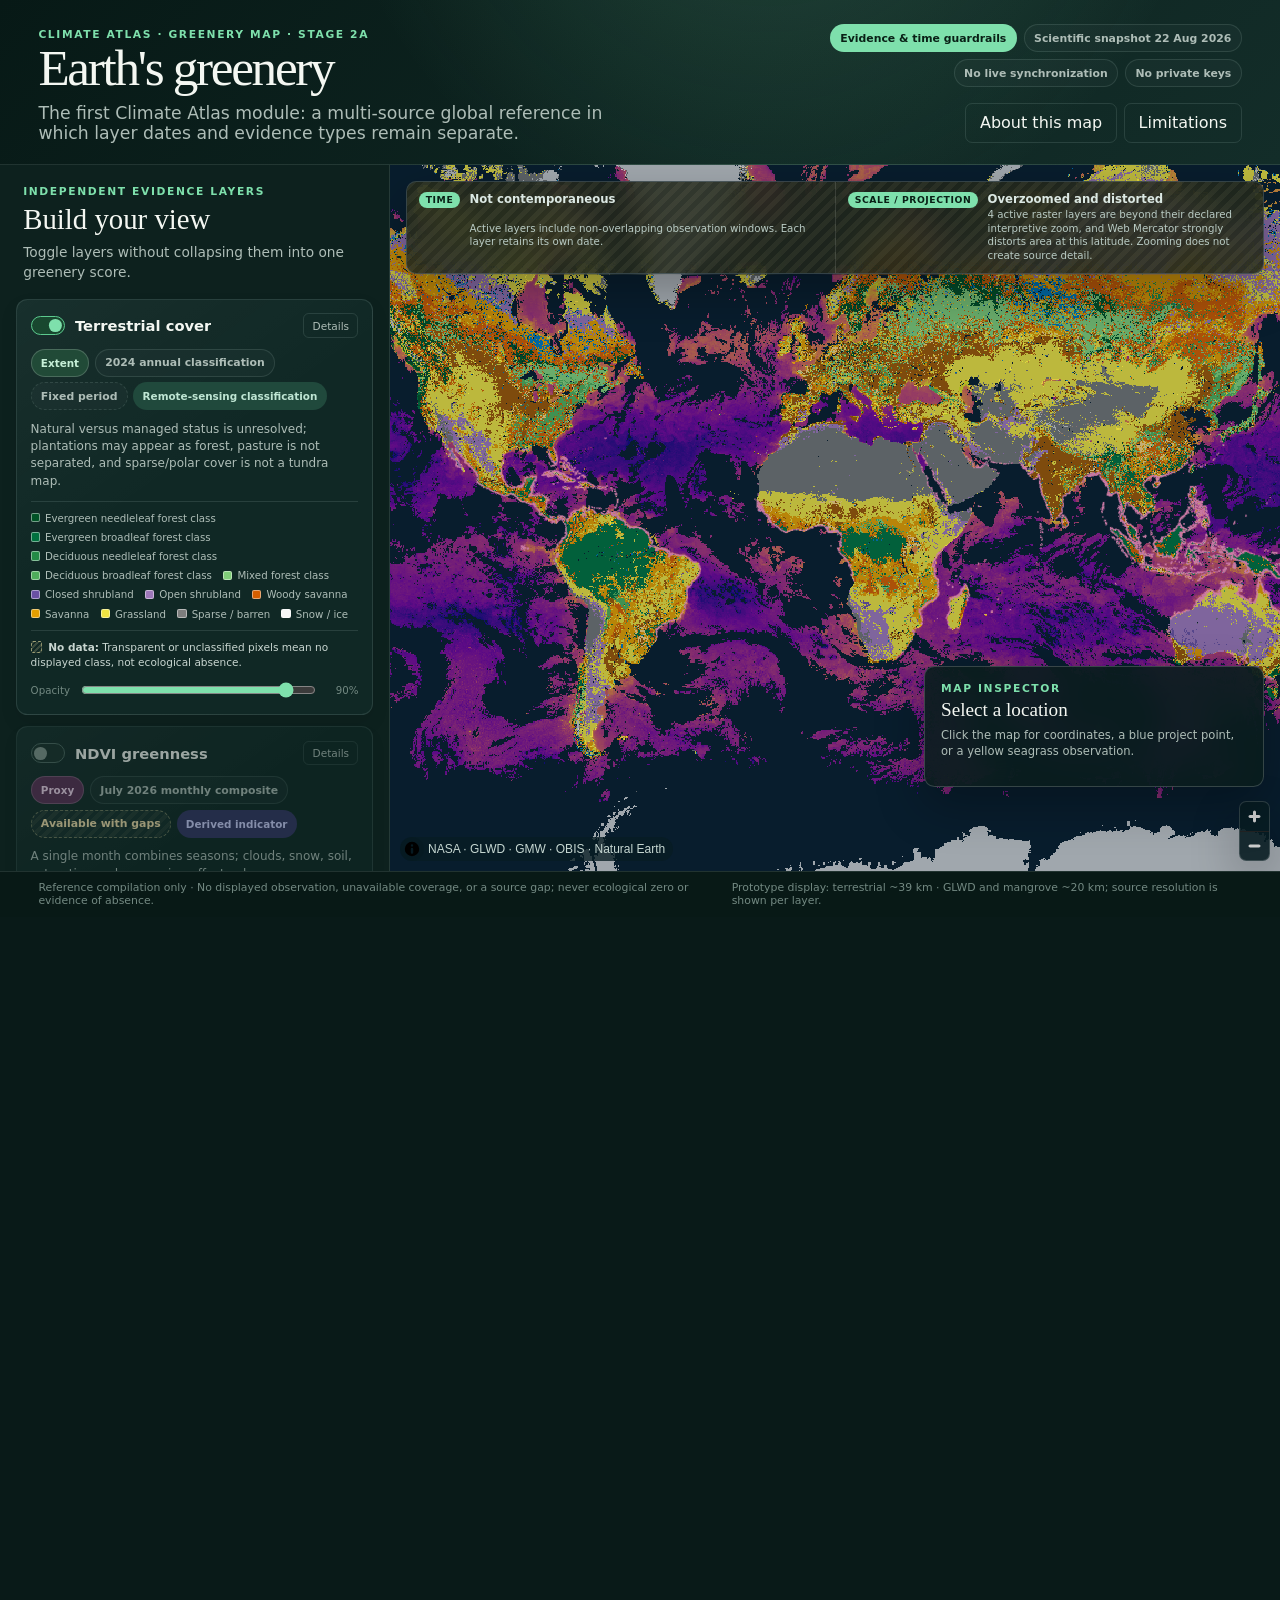
==== commit c9519e45: "Publish Stage 2A evidence and time guardrails Promote the exact checksum-locked static release from " ====
--- a/site/index.html
+++ b/site/index.html
@@ -9,8 +9,8 @@
     />
     <meta name="theme-color" content="#081a1c" />
     <title>Climate Atlas — Earth's Greenery</title>
-    <script type="module" crossorigin src="./assets/index-mlGgYsib.js"></script>
-    <link rel="stylesheet" crossorigin href="./assets/index-CoMX3ciN.css">
+    <script type="module" crossorigin src="./assets/index-BnjcVB7h.js"></script>
+    <link rel="stylesheet" crossorigin href="./assets/index-CZ2TSAak.css">
   </head>
   <body>
     <a class="skip-link" href="#main-content">Skip to main content</a>
--- a/site/assets/index-CZ2TSAak.css
+++ b/site/assets/index-CZ2TSAak.css
@@ -0,0 +1 @@
+.maplibregl-map{-webkit-tap-highlight-color:#0000;font:12px/20px Helvetica Neue,Arial,Helvetica,sans-serif;position:relative;overflow:hidden}.maplibregl-canvas{position:absolute;top:0;left:0}.maplibregl-map:fullscreen{width:100%;height:100%}.maplibregl-ctrl-group button.maplibregl-ctrl-compass{touch-action:none}.maplibregl-canvas-container.maplibregl-interactive,.maplibregl-ctrl-group button.maplibregl-ctrl-compass{cursor:grab;-webkit-user-select:none;user-select:none}.maplibregl-canvas-container.maplibregl-interactive.maplibregl-track-pointer{cursor:pointer}.maplibregl-canvas-container.maplibregl-interactive:active,.maplibregl-ctrl-group button.maplibregl-ctrl-compass:active{cursor:grabbing}.maplibregl-canvas-container.maplibregl-touch-zoom-rotate,.maplibregl-canvas-container.maplibregl-touch-zoom-rotate .maplibregl-canvas{touch-action:pan-x pan-y}.maplibregl-canvas-container.maplibregl-touch-drag-pan,.maplibregl-canvas-container.maplibregl-touch-drag-pan .maplibregl-canvas{touch-action:pinch-zoom}.maplibregl-canvas-container.maplibregl-touch-zoom-rotate.maplibregl-touch-drag-pan,.maplibregl-canvas-container.maplibregl-touch-zoom-rotate.maplibregl-touch-drag-pan .maplibregl-canvas{touch-action:none}.maplibregl-canvas-container.maplibregl-touch-drag-pan.maplibregl-cooperative-gestures,.maplibregl-canvas-container.maplibregl-touch-drag-pan.maplibregl-cooperative-gestures .maplibregl-canvas{touch-action:pan-x pan-y}.maplibregl-ctrl-bottom-left,.maplibregl-ctrl-bottom-right,.maplibregl-ctrl-top-left,.maplibregl-ctrl-top-right{pointer-events:none;z-index:2;position:absolute}.maplibregl-ctrl-top-left{top:0;left:0}.maplibregl-ctrl-top-right{top:0;right:0}.maplibregl-ctrl-bottom-left{bottom:0;left:0}.maplibregl-ctrl-bottom-right{bottom:0;right:0}.maplibregl-ctrl{clear:both;pointer-events:auto;transform:translate(0)}.maplibregl-ctrl-top-left .maplibregl-ctrl{float:left;margin:10px 0 0 10px}.maplibregl-ctrl-top-right .maplibregl-ctrl{float:right;margin:10px 10px 0 0}.maplibregl-ctrl-bottom-left .maplibregl-ctrl{float:left;margin:0 0 10px 10px}.maplibregl-ctrl-bottom-right .maplibregl-ctrl{float:right;margin:0 10px 10px 0}.maplibregl-ctrl-group{background:#fff;border-radius:4px}.maplibregl-ctrl-group:not(:empty){box-shadow:0 0 0 2px #0000001a}@media (forced-colors:active){.maplibregl-ctrl-group:not(:empty){box-shadow:0 0 0 2px buttontext}}.maplibregl-ctrl-group button{box-sizing:border-box;cursor:pointer;background-color:#0000;border:0;outline:none;width:29px;height:29px;padding:0;display:block}.maplibregl-ctrl-group button+button{border-top:1px solid #ddd}.maplibregl-ctrl button .maplibregl-ctrl-icon{background-position:50%;background-repeat:no-repeat;width:100%;height:100%;display:block}@media (forced-colors:active){.maplibregl-ctrl-icon{background-color:#0000}.maplibregl-ctrl-group button+button{border-top:1px solid buttontext}}.maplibregl-ctrl button::-moz-focus-inner{border:0;padding:0}.maplibregl-ctrl-attrib-button:focus,.maplibregl-ctrl-group button:focus{box-shadow:0 0 2px 2px #0096ff}.maplibregl-ctrl button:disabled{cursor:not-allowed}.maplibregl-ctrl button:disabled .maplibregl-ctrl-icon{opacity:.25}@media (hover:hover){.maplibregl-ctrl button:not(:disabled):hover{background-color:#0000000d}}.maplibregl-ctrl button:not(:disabled):active{background-color:#0000000d}.maplibregl-ctrl-group button:focus:focus-visible{box-shadow:0 0 2px 2px #0096ff}.maplibregl-ctrl-group button:focus:not(:focus-visible){box-shadow:none}.maplibregl-ctrl-group button:focus:first-child{border-radius:4px 4px 0 0}.maplibregl-ctrl-group button:focus:last-child{border-radius:0 0 4px 4px}.maplibregl-ctrl-group button:focus:only-child{border-radius:inherit}.maplibregl-ctrl button.maplibregl-ctrl-zoom-out .maplibregl-ctrl-icon{background-image:url(data:image/svg+xml;charset=utf-8,%3Csvg%20xmlns%3D%22http%3A%2F%2Fwww.w3.org%2F2000%2Fsvg%22%20width%3D%2229%22%20height%3D%2229%22%20fill%3D%22%23333%22%20viewBox%3D%220%200%2029%2029%22%3E%3Cpath%20d%3D%22M10%2013c-.75%200-1.5.75-1.5%201.5S9.25%2016%2010%2016h9c.75%200%201.5-.75%201.5-1.5S19.75%2013%2019%2013z%22%2F%3E%3C%2Fsvg%3E)}.maplibregl-ctrl button.maplibregl-ctrl-zoom-in .maplibregl-ctrl-icon{background-image:url(data:image/svg+xml;charset=utf-8,%3Csvg%20xmlns%3D%22http%3A%2F%2Fwww.w3.org%2F2000%2Fsvg%22%20width%3D%2229%22%20height%3D%2229%22%20fill%3D%22%23333%22%20viewBox%3D%220%200%2029%2029%22%3E%3Cpath%20d%3D%22M14.5%208.5c-.75%200-1.5.75-1.5%201.5v3h-3c-.75%200-1.5.75-1.5%201.5S9.25%2016%2010%2016h3v3c0%20.75.75%201.5%201.5%201.5S16%2019.75%2016%2019v-3h3c.75%200%201.5-.75%201.5-1.5S19.75%2013%2019%2013h-3v-3c0-.75-.75-1.5-1.5-1.5%22%2F%3E%3C%2Fsvg%3E)}@media (forced-colors:active){.maplibregl-ctrl button.maplibregl-ctrl-zoom-out .maplibregl-ctrl-icon{background-image:url(data:image/svg+xml;charset=utf-8,%3Csvg%20xmlns%3D%22http%3A%2F%2Fwww.w3.org%2F2000%2Fsvg%22%20width%3D%2229%22%20height%3D%2229%22%20fill%3D%22%23fff%22%20viewBox%3D%220%200%2029%2029%22%3E%3Cpath%20d%3D%22M10%2013c-.75%200-1.5.75-1.5%201.5S9.25%2016%2010%2016h9c.75%200%201.5-.75%201.5-1.5S19.75%2013%2019%2013z%22%2F%3E%3C%2Fsvg%3E)}.maplibregl-ctrl button.maplibregl-ctrl-zoom-in .maplibregl-ctrl-icon{background-image:url(data:image/svg+xml;charset=utf-8,%3Csvg%20xmlns%3D%22http%3A%2F%2Fwww.w3.org%2F2000%2Fsvg%22%20width%3D%2229%22%20height%3D%2229%22%20fill%3D%22%23fff%22%20viewBox%3D%220%200%2029%2029%22%3E%3Cpath%20d%3D%22M14.5%208.5c-.75%200-1.5.75-1.5%201.5v3h-3c-.75%200-1.5.75-1.5%201.5S9.25%2016%2010%2016h3v3c0%20.75.75%201.5%201.5%201.5S16%2019.75%2016%2019v-3h3c.75%200%201.5-.75%201.5-1.5S19.75%2013%2019%2013h-3v-3c0-.75-.75-1.5-1.5-1.5%22%2F%3E%3C%2Fsvg%3E)}}@media (forced-colors:active) and (prefers-color-scheme:light){.maplibregl-ctrl button.maplibregl-ctrl-zoom-out .maplibregl-ctrl-icon{background-image:url(data:image/svg+xml;charset=utf-8,%3Csvg%20xmlns%3D%22http%3A%2F%2Fwww.w3.org%2F2000%2Fsvg%22%20width%3D%2229%22%20height%3D%2229%22%20viewBox%3D%220%200%2029%2029%22%3E%3Cpath%20d%3D%22M10%2013c-.75%200-1.5.75-1.5%201.5S9.25%2016%2010%2016h9c.75%200%201.5-.75%201.5-1.5S19.75%2013%2019%2013z%22%2F%3E%3C%2Fsvg%3E)}.maplibregl-ctrl button.maplibregl-ctrl-zoom-in .maplibregl-ctrl-icon{background-image:url(data:image/svg+xml;charset=utf-8,%3Csvg%20xmlns%3D%22http%3A%2F%2Fwww.w3.org%2F2000%2Fsvg%22%20width%3D%2229%22%20height%3D%2229%22%20viewBox%3D%220%200%2029%2029%22%3E%3Cpath%20d%3D%22M14.5%208.5c-.75%200-1.5.75-1.5%201.5v3h-3c-.75%200-1.5.75-1.5%201.5S9.25%2016%2010%2016h3v3c0%20.75.75%201.5%201.5%201.5S16%2019.75%2016%2019v-3h3c.75%200%201.5-.75%201.5-1.5S19.75%2013%2019%2013h-3v-3c0-.75-.75-1.5-1.5-1.5%22%2F%3E%3C%2Fsvg%3E)}}.maplibregl-ctrl button.maplibregl-ctrl-fullscreen .maplibregl-ctrl-icon{background-image:url(data:image/svg+xml;charset=utf-8,%3Csvg%20xmlns%3D%22http%3A%2F%2Fwww.w3.org%2F2000%2Fsvg%22%20width%3D%2229%22%20height%3D%2229%22%20fill%3D%22%23333%22%20viewBox%3D%220%200%2029%2029%22%3E%3Cpath%20d%3D%22M24%2016v5.5c0%201.75-.75%202.5-2.5%202.5H16v-1l3-1.5-4-5.5%201-1%205.5%204%201.5-3zM6%2016l1.5%203%205.5-4%201%201-4%205.5%203%201.5v1H7.5C5.75%2024%205%2023.25%205%2021.5V16zm7-11v1l-3%201.5%204%205.5-1%201-5.5-4L6%2013H5V7.5C5%205.75%205.75%205%207.5%205zm11%202.5c0-1.75-.75-2.5-2.5-2.5H16v1l3%201.5-4%205.5%201%201%205.5-4%201.5%203h1z%22%2F%3E%3C%2Fsvg%3E)}.maplibregl-ctrl button.maplibregl-ctrl-shrink .maplibregl-ctrl-icon{background-image:url(data:image/svg+xml;charset=utf-8,%3Csvg%20xmlns%3D%22http%3A%2F%2Fwww.w3.org%2F2000%2Fsvg%22%20width%3D%2229%22%20height%3D%2229%22%20viewBox%3D%220%200%2029%2029%22%3E%3Cpath%20d%3D%22M18.5%2016c-1.75%200-2.5.75-2.5%202.5V24h1l1.5-3%205.5%204%201-1-4-5.5%203-1.5v-1zM13%2018.5c0-1.75-.75-2.5-2.5-2.5H5v1l3%201.5L4%2024l1%201%205.5-4%201.5%203h1zm3-8c0%201.75.75%202.5%202.5%202.5H24v-1l-3-1.5L25%205l-1-1-5.5%204L17%205h-1zM10.5%2013c1.75%200%202.5-.75%202.5-2.5V5h-1l-1.5%203L5%204%204%205l4%205.5L5%2012v1z%22%2F%3E%3C%2Fsvg%3E)}@media (forced-colors:active){.maplibregl-ctrl button.maplibregl-ctrl-fullscreen .maplibregl-ctrl-icon{background-image:url(data:image/svg+xml;charset=utf-8,%3Csvg%20xmlns%3D%22http%3A%2F%2Fwww.w3.org%2F2000%2Fsvg%22%20width%3D%2229%22%20height%3D%2229%22%20fill%3D%22%23fff%22%20viewBox%3D%220%200%2029%2029%22%3E%3Cpath%20d%3D%22M24%2016v5.5c0%201.75-.75%202.5-2.5%202.5H16v-1l3-1.5-4-5.5%201-1%205.5%204%201.5-3zM6%2016l1.5%203%205.5-4%201%201-4%205.5%203%201.5v1H7.5C5.75%2024%205%2023.25%205%2021.5V16zm7-11v1l-3%201.5%204%205.5-1%201-5.5-4L6%2013H5V7.5C5%205.75%205.75%205%207.5%205zm11%202.5c0-1.75-.75-2.5-2.5-2.5H16v1l3%201.5-4%205.5%201%201%205.5-4%201.5%203h1z%22%2F%3E%3C%2Fsvg%3E)}.maplibregl-ctrl button.maplibregl-ctrl-shrink .maplibregl-ctrl-icon{background-image:url(data:image/svg+xml;charset=utf-8,%3Csvg%20xmlns%3D%22http%3A%2F%2Fwww.w3.org%2F2000%2Fsvg%22%20width%3D%2229%22%20height%3D%2229%22%20fill%3D%22%23fff%22%20viewBox%3D%220%200%2029%2029%22%3E%3Cpath%20d%3D%22M18.5%2016c-1.75%200-2.5.75-2.5%202.5V24h1l1.5-3%205.5%204%201-1-4-5.5%203-1.5v-1zM13%2018.5c0-1.75-.75-2.5-2.5-2.5H5v1l3%201.5L4%2024l1%201%205.5-4%201.5%203h1zm3-8c0%201.75.75%202.5%202.5%202.5H24v-1l-3-1.5L25%205l-1-1-5.5%204L17%205h-1zM10.5%2013c1.75%200%202.5-.75%202.5-2.5V5h-1l-1.5%203L5%204%204%205l4%205.5L5%2012v1z%22%2F%3E%3C%2Fsvg%3E)}}@media (forced-colors:active) and (prefers-color-scheme:light){.maplibregl-ctrl button.maplibregl-ctrl-fullscreen .maplibregl-ctrl-icon{background-image:url(data:image/svg+xml;charset=utf-8,%3Csvg%20xmlns%3D%22http%3A%2F%2Fwww.w3.org%2F2000%2Fsvg%22%20width%3D%2229%22%20height%3D%2229%22%20viewBox%3D%220%200%2029%2029%22%3E%3Cpath%20d%3D%22M24%2016v5.5c0%201.75-.75%202.5-2.5%202.5H16v-1l3-1.5-4-5.5%201-1%205.5%204%201.5-3zM6%2016l1.5%203%205.5-4%201%201-4%205.5%203%201.5v1H7.5C5.75%2024%205%2023.25%205%2021.5V16zm7-11v1l-3%201.5%204%205.5-1%201-5.5-4L6%2013H5V7.5C5%205.75%205.75%205%207.5%205zm11%202.5c0-1.75-.75-2.5-2.5-2.5H16v1l3%201.5-4%205.5%201%201%205.5-4%201.5%203h1z%22%2F%3E%3C%2Fsvg%3E)}.maplibregl-ctrl button.maplibregl-ctrl-shrink .maplibregl-ctrl-icon{background-image:url(data:image/svg+xml;charset=utf-8,%3Csvg%20xmlns%3D%22http%3A%2F%2Fwww.w3.org%2F2000%2Fsvg%22%20width%3D%2229%22%20height%3D%2229%22%20viewBox%3D%220%200%2029%2029%22%3E%3Cpath%20d%3D%22M18.5%2016c-1.75%200-2.5.75-2.5%202.5V24h1l1.5-3%205.5%204%201-1-4-5.5%203-1.5v-1zM13%2018.5c0-1.75-.75-2.5-2.5-2.5H5v1l3%201.5L4%2024l1%201%205.5-4%201.5%203h1zm3-8c0%201.75.75%202.5%202.5%202.5H24v-1l-3-1.5L25%205l-1-1-5.5%204L17%205h-1zM10.5%2013c1.75%200%202.5-.75%202.5-2.5V5h-1l-1.5%203L5%204%204%205l4%205.5L5%2012v1z%22%2F%3E%3C%2Fsvg%3E)}}.maplibregl-ctrl button.maplibregl-ctrl-compass .maplibregl-ctrl-icon{background-image:url(data:image/svg+xml;charset=utf-8,%3Csvg%20xmlns%3D%22http%3A%2F%2Fwww.w3.org%2F2000%2Fsvg%22%20width%3D%2229%22%20height%3D%2229%22%20fill%3D%22%23333%22%20viewBox%3D%220%200%2029%2029%22%3E%3Cpath%20d%3D%22m10.5%2014%204-8%204%208z%22%2F%3E%3Cpath%20fill%3D%22%23ccc%22%20d%3D%22m10.5%2016%204%208%204-8z%22%2F%3E%3C%2Fsvg%3E)}@media (forced-colors:active){.maplibregl-ctrl button.maplibregl-ctrl-compass .maplibregl-ctrl-icon{background-image:url(data:image/svg+xml;charset=utf-8,%3Csvg%20xmlns%3D%22http%3A%2F%2Fwww.w3.org%2F2000%2Fsvg%22%20width%3D%2229%22%20height%3D%2229%22%20fill%3D%22%23fff%22%20viewBox%3D%220%200%2029%2029%22%3E%3Cpath%20d%3D%22m10.5%2014%204-8%204%208z%22%2F%3E%3Cpath%20fill%3D%22%23ccc%22%20d%3D%22m10.5%2016%204%208%204-8z%22%2F%3E%3C%2Fsvg%3E)}}@media (forced-colors:active) and (prefers-color-scheme:light){.maplibregl-ctrl button.maplibregl-ctrl-compass .maplibregl-ctrl-icon{background-image:url(data:image/svg+xml;charset=utf-8,%3Csvg%20xmlns%3D%22http%3A%2F%2Fwww.w3.org%2F2000%2Fsvg%22%20width%3D%2229%22%20height%3D%2229%22%20viewBox%3D%220%200%2029%2029%22%3E%3Cpath%20d%3D%22m10.5%2014%204-8%204%208z%22%2F%3E%3Cpath%20fill%3D%22%23ccc%22%20d%3D%22m10.5%2016%204%208%204-8z%22%2F%3E%3C%2Fsvg%3E)}}.maplibregl-ctrl button.maplibregl-ctrl-globe .maplibregl-ctrl-icon{background-image:url(data:image/svg+xml;charset=utf-8,%3Csvg%20xmlns%3D%22http%3A%2F%2Fwww.w3.org%2F2000%2Fsvg%22%20width%3D%2222%22%20height%3D%2222%22%20fill%3D%22none%22%20stroke%3D%22%23333%22%20viewBox%3D%220%200%2022%2022%22%3E%3Ccircle%20cx%3D%2211%22%20cy%3D%2211%22%20r%3D%228.5%22%2F%3E%3Cpath%20d%3D%22M17.5%2011c0%204.819-3.02%208.5-6.5%208.5S4.5%2015.819%204.5%2011%207.52%202.5%2011%202.5s6.5%203.681%206.5%208.5Z%22%2F%3E%3Cpath%20d%3D%22M13.5%2011c0%202.447-.331%204.64-.853%206.206-.262.785-.562%201.384-.872%201.777-.314.399-.58.517-.775.517s-.461-.118-.775-.517c-.31-.393-.61-.992-.872-1.777C8.831%2015.64%208.5%2013.446%208.5%2011s.331-4.64.853-6.206c.262-.785.562-1.384.872-1.777.314-.399.58-.517.775-.517s.461.118.775.517c.31.393.61.992.872%201.777.522%201.565.853%203.76.853%206.206Z%22%2F%3E%3Cpath%20d%3D%22M11%207.5c-1.909%200-3.622-.166-4.845-.428-.616-.132-1.08-.283-1.379-.434a1.3%201.3%200%200%201-.224-.138q.07-.058.224-.138c.299-.151.763-.302%201.379-.434C7.378%205.666%209.091%205.5%2011%205.5s3.622.166%204.845.428c.616.132%201.08.283%201.379.434.105.053.177.1.224.138q-.07.058-.224.138c-.299.151-.763.302-1.379.434-1.223.262-2.936.428-4.845.428Zm0%209c-1.909%200-3.622-.166-4.845-.428-.616-.132-1.08-.283-1.379-.434a1.3%201.3%200%200%201-.224-.138%201.3%201.3%200%200%201%20.224-.138c.299-.151.763-.302%201.379-.434C7.378%2014.666%209.091%2014.5%2011%2014.5s3.622.166%204.845.428c.616.132%201.08.283%201.379.434.105.053.177.1.224.138a1.3%201.3%200%200%201-.224.138c-.299.151-.763.302-1.379.434-1.223.262-2.936.428-4.845.428Zm0-4c-2.46%200-4.672-.222-6.255-.574-.796-.177-1.406-.38-1.805-.59a1.5%201.5%200%200%201-.39-.272.3.3%200%200%201-.047-.064.3.3%200%200%201%20.048-.064c.066-.073.189-.167.389-.272.399-.21%201.009-.413%201.805-.59C6.328%209.722%208.54%209.5%2011%209.5s4.672.222%206.256.574c.795.177%201.405.38%201.804.59.2.105.323.2.39.272a.3.3%200%200%201%20.047.064.3.3%200%200%201-.048.064%201.4%201.4%200%200%201-.389.272c-.399.21-1.009.413-1.804.59-1.584.352-3.796.574-6.256.574Zm-8.501-1.51v.002zm0%20.018v.002zm17.002.002v-.002zm0-.018v-.002z%22%2F%3E%3C%2Fsvg%3E)}.maplibregl-ctrl button.maplibregl-ctrl-globe-enabled .maplibregl-ctrl-icon{background-image:url(data:image/svg+xml;charset=utf-8,%3Csvg%20xmlns%3D%22http%3A%2F%2Fwww.w3.org%2F2000%2Fsvg%22%20width%3D%2222%22%20height%3D%2222%22%20fill%3D%22none%22%20stroke%3D%22%2333b5e5%22%20viewBox%3D%220%200%2022%2022%22%3E%3Ccircle%20cx%3D%2211%22%20cy%3D%2211%22%20r%3D%228.5%22%2F%3E%3Cpath%20d%3D%22M17.5%2011c0%204.819-3.02%208.5-6.5%208.5S4.5%2015.819%204.5%2011%207.52%202.5%2011%202.5s6.5%203.681%206.5%208.5Z%22%2F%3E%3Cpath%20d%3D%22M13.5%2011c0%202.447-.331%204.64-.853%206.206-.262.785-.562%201.384-.872%201.777-.314.399-.58.517-.775.517s-.461-.118-.775-.517c-.31-.393-.61-.992-.872-1.777C8.831%2015.64%208.5%2013.446%208.5%2011s.331-4.64.853-6.206c.262-.785.562-1.384.872-1.777.314-.399.58-.517.775-.517s.461.118.775.517c.31.393.61.992.872%201.777.522%201.565.853%203.76.853%206.206Z%22%2F%3E%3Cpath%20d%3D%22M11%207.5c-1.909%200-3.622-.166-4.845-.428-.616-.132-1.08-.283-1.379-.434a1.3%201.3%200%200%201-.224-.138q.07-.058.224-.138c.299-.151.763-.302%201.379-.434C7.378%205.666%209.091%205.5%2011%205.5s3.622.166%204.845.428c.616.132%201.08.283%201.379.434.105.053.177.1.224.138q-.07.058-.224.138c-.299.151-.763.302-1.379.434-1.223.262-2.936.428-4.845.428Zm0%209c-1.909%200-3.622-.166-4.845-.428-.616-.132-1.08-.283-1.379-.434a1.3%201.3%200%200%201-.224-.138%201.3%201.3%200%200%201%20.224-.138c.299-.151.763-.302%201.379-.434C7.378%2014.666%209.091%2014.5%2011%2014.5s3.622.166%204.845.428c.616.132%201.08.283%201.379.434.105.053.177.1.224.138a1.3%201.3%200%200%201-.224.138c-.299.151-.763.302-1.379.434-1.223.262-2.936.428-4.845.428Zm0-4c-2.46%200-4.672-.222-6.255-.574-.796-.177-1.406-.38-1.805-.59a1.5%201.5%200%200%201-.39-.272.3.3%200%200%201-.047-.064.3.3%200%200%201%20.048-.064c.066-.073.189-.167.389-.272.399-.21%201.009-.413%201.805-.59C6.328%209.722%208.54%209.5%2011%209.5s4.672.222%206.256.574c.795.177%201.405.38%201.804.59.2.105.323.2.39.272a.3.3%200%200%201%20.047.064.3.3%200%200%201-.048.064%201.4%201.4%200%200%201-.389.272c-.399.21-1.009.413-1.804.59-1.584.352-3.796.574-6.256.574Zm-8.501-1.51v.002zm0%20.018v.002zm17.002.002v-.002zm0-.018v-.002z%22%2F%3E%3C%2Fsvg%3E)}.maplibregl-ctrl button.maplibregl-ctrl-terrain .maplibregl-ctrl-icon{background-image:url(data:image/svg+xml;charset=utf-8,%3Csvg%20xmlns%3D%22http%3A%2F%2Fwww.w3.org%2F2000%2Fsvg%22%20width%3D%2222%22%20height%3D%2222%22%20fill%3D%22%23333%22%20viewBox%3D%220%200%2022%2022%22%3E%3Cpath%20d%3D%22m1.754%2013.406%204.453-4.851%203.09%203.09%203.281%203.277.969-.969-3.309-3.312%203.844-4.121%206.148%206.886h1.082v-.855l-7.207-8.07-4.84%205.187L6.169%206.57l-5.48%205.965v.871ZM.688%2016.844h20.625v1.375H.688Zm0%200%22%2F%3E%3C%2Fsvg%3E)}.maplibregl-ctrl button.maplibregl-ctrl-terrain-enabled .maplibregl-ctrl-icon{background-image:url(data:image/svg+xml;charset=utf-8,%3Csvg%20xmlns%3D%22http%3A%2F%2Fwww.w3.org%2F2000%2Fsvg%22%20width%3D%2222%22%20height%3D%2222%22%20fill%3D%22%2333b5e5%22%20viewBox%3D%220%200%2022%2022%22%3E%3Cpath%20d%3D%22m1.754%2013.406%204.453-4.851%203.09%203.09%203.281%203.277.969-.969-3.309-3.312%203.844-4.121%206.148%206.886h1.082v-.855l-7.207-8.07-4.84%205.187L6.169%206.57l-5.48%205.965v.871ZM.688%2016.844h20.625v1.375H.688Zm0%200%22%2F%3E%3C%2Fsvg%3E)}.maplibregl-ctrl button.maplibregl-ctrl-geolocate .maplibregl-ctrl-icon{background-image:url(data:image/svg+xml;charset=utf-8,%3Csvg%20xmlns%3D%22http%3A%2F%2Fwww.w3.org%2F2000%2Fsvg%22%20width%3D%2229%22%20height%3D%2229%22%20fill%3D%22%23333%22%20viewBox%3D%220%200%2020%2020%22%3E%3Cpath%20d%3D%22M10%204C9%204%209%205%209%205v.1A5%205%200%200%200%205.1%209H5s-1%200-1%201%201%201%201%201h.1A5%205%200%200%200%209%2014.9v.1s0%201%201%201%201-1%201-1v-.1a5%205%200%200%200%203.9-3.9h.1s1%200%201-1-1-1-1-1h-.1A5%205%200%200%200%2011%205.1V5s0-1-1-1m0%202.5a3.5%203.5%200%201%201%200%207%203.5%203.5%200%201%201%200-7%22%2F%3E%3Ccircle%20cx%3D%2210%22%20cy%3D%2210%22%20r%3D%222%22%2F%3E%3C%2Fsvg%3E)}.maplibregl-ctrl button.maplibregl-ctrl-geolocate:disabled .maplibregl-ctrl-icon{background-image:url(data:image/svg+xml;charset=utf-8,%3Csvg%20xmlns%3D%22http%3A%2F%2Fwww.w3.org%2F2000%2Fsvg%22%20width%3D%2229%22%20height%3D%2229%22%20fill%3D%22%23aaa%22%20viewBox%3D%220%200%2020%2020%22%3E%3Cpath%20d%3D%22M10%204C9%204%209%205%209%205v.1A5%205%200%200%200%205.1%209H5s-1%200-1%201%201%201%201%201h.1A5%205%200%200%200%209%2014.9v.1s0%201%201%201%201-1%201-1v-.1a5%205%200%200%200%203.9-3.9h.1s1%200%201-1-1-1-1-1h-.1A5%205%200%200%200%2011%205.1V5s0-1-1-1m0%202.5a3.5%203.5%200%201%201%200%207%203.5%203.5%200%201%201%200-7%22%2F%3E%3Ccircle%20cx%3D%2210%22%20cy%3D%2210%22%20r%3D%222%22%2F%3E%3Cpath%20fill%3D%22red%22%20d%3D%22m14%205%201%201-9%209-1-1z%22%2F%3E%3C%2Fsvg%3E)}.maplibregl-ctrl button.maplibregl-ctrl-geolocate.maplibregl-ctrl-geolocate-active .maplibregl-ctrl-icon{background-image:url(data:image/svg+xml;charset=utf-8,%3Csvg%20xmlns%3D%22http%3A%2F%2Fwww.w3.org%2F2000%2Fsvg%22%20width%3D%2229%22%20height%3D%2229%22%20fill%3D%22%2333b5e5%22%20viewBox%3D%220%200%2020%2020%22%3E%3Cpath%20d%3D%22M10%204C9%204%209%205%209%205v.1A5%205%200%200%200%205.1%209H5s-1%200-1%201%201%201%201%201h.1A5%205%200%200%200%209%2014.9v.1s0%201%201%201%201-1%201-1v-.1a5%205%200%200%200%203.9-3.9h.1s1%200%201-1-1-1-1-1h-.1A5%205%200%200%200%2011%205.1V5s0-1-1-1m0%202.5a3.5%203.5%200%201%201%200%207%203.5%203.5%200%201%201%200-7%22%2F%3E%3Ccircle%20cx%3D%2210%22%20cy%3D%2210%22%20r%3D%222%22%2F%3E%3C%2Fsvg%3E)}.maplibregl-ctrl button.maplibregl-ctrl-geolocate.maplibregl-ctrl-geolocate-active-error .maplibregl-ctrl-icon{background-image:url(data:image/svg+xml;charset=utf-8,%3Csvg%20xmlns%3D%22http%3A%2F%2Fwww.w3.org%2F2000%2Fsvg%22%20width%3D%2229%22%20height%3D%2229%22%20fill%3D%22%23e58978%22%20viewBox%3D%220%200%2020%2020%22%3E%3Cpath%20d%3D%22M10%204C9%204%209%205%209%205v.1A5%205%200%200%200%205.1%209H5s-1%200-1%201%201%201%201%201h.1A5%205%200%200%200%209%2014.9v.1s0%201%201%201%201-1%201-1v-.1a5%205%200%200%200%203.9-3.9h.1s1%200%201-1-1-1-1-1h-.1A5%205%200%200%200%2011%205.1V5s0-1-1-1m0%202.5a3.5%203.5%200%201%201%200%207%203.5%203.5%200%201%201%200-7%22%2F%3E%3Ccircle%20cx%3D%2210%22%20cy%3D%2210%22%20r%3D%222%22%2F%3E%3C%2Fsvg%3E)}.maplibregl-ctrl button.maplibregl-ctrl-geolocate.maplibregl-ctrl-geolocate-background .maplibregl-ctrl-icon{background-image:url(data:image/svg+xml;charset=utf-8,%3Csvg%20xmlns%3D%22http%3A%2F%2Fwww.w3.org%2F2000%2Fsvg%22%20width%3D%2229%22%20height%3D%2229%22%20fill%3D%22%2333b5e5%22%20viewBox%3D%220%200%2020%2020%22%3E%3Cpath%20d%3D%22M10%204C9%204%209%205%209%205v.1A5%205%200%200%200%205.1%209H5s-1%200-1%201%201%201%201%201h.1A5%205%200%200%200%209%2014.9v.1s0%201%201%201%201-1%201-1v-.1a5%205%200%200%200%203.9-3.9h.1s1%200%201-1-1-1-1-1h-.1A5%205%200%200%200%2011%205.1V5s0-1-1-1m0%202.5a3.5%203.5%200%201%201%200%207%203.5%203.5%200%201%201%200-7%22%2F%3E%3C%2Fsvg%3E)}.maplibregl-ctrl button.maplibregl-ctrl-geolocate.maplibregl-ctrl-geolocate-background-error .maplibregl-ctrl-icon{background-image:url(data:image/svg+xml;charset=utf-8,%3Csvg%20xmlns%3D%22http%3A%2F%2Fwww.w3.org%2F2000%2Fsvg%22%20width%3D%2229%22%20height%3D%2229%22%20fill%3D%22%23e54e33%22%20viewBox%3D%220%200%2020%2020%22%3E%3Cpath%20d%3D%22M10%204C9%204%209%205%209%205v.1A5%205%200%200%200%205.1%209H5s-1%200-1%201%201%201%201%201h.1A5%205%200%200%200%209%2014.9v.1s0%201%201%201%201-1%201-1v-.1a5%205%200%200%200%203.9-3.9h.1s1%200%201-1-1-1-1-1h-.1A5%205%200%200%200%2011%205.1V5s0-1-1-1m0%202.5a3.5%203.5%200%201%201%200%207%203.5%203.5%200%201%201%200-7%22%2F%3E%3C%2Fsvg%3E)}.maplibregl-ctrl button.maplibregl-ctrl-geolocate.maplibregl-ctrl-geolocate-waiting .maplibregl-ctrl-icon{animation:2s linear infinite maplibregl-spin}@media (forced-colors:active){.maplibregl-ctrl button.maplibregl-ctrl-geolocate .maplibregl-ctrl-icon{background-image:url(data:image/svg+xml;charset=utf-8,%3Csvg%20xmlns%3D%22http%3A%2F%2Fwww.w3.org%2F2000%2Fsvg%22%20width%3D%2229%22%20height%3D%2229%22%20fill%3D%22%23fff%22%20viewBox%3D%220%200%2020%2020%22%3E%3Cpath%20d%3D%22M10%204C9%204%209%205%209%205v.1A5%205%200%200%200%205.1%209H5s-1%200-1%201%201%201%201%201h.1A5%205%200%200%200%209%2014.9v.1s0%201%201%201%201-1%201-1v-.1a5%205%200%200%200%203.9-3.9h.1s1%200%201-1-1-1-1-1h-.1A5%205%200%200%200%2011%205.1V5s0-1-1-1m0%202.5a3.5%203.5%200%201%201%200%207%203.5%203.5%200%201%201%200-7%22%2F%3E%3Ccircle%20cx%3D%2210%22%20cy%3D%2210%22%20r%3D%222%22%2F%3E%3C%2Fsvg%3E)}.maplibregl-ctrl button.maplibregl-ctrl-geolocate:disabled .maplibregl-ctrl-icon{background-image:url(data:image/svg+xml;charset=utf-8,%3Csvg%20xmlns%3D%22http%3A%2F%2Fwww.w3.org%2F2000%2Fsvg%22%20width%3D%2229%22%20height%3D%2229%22%20fill%3D%22%23999%22%20viewBox%3D%220%200%2020%2020%22%3E%3Cpath%20d%3D%22M10%204C9%204%209%205%209%205v.1A5%205%200%200%200%205.1%209H5s-1%200-1%201%201%201%201%201h.1A5%205%200%200%200%209%2014.9v.1s0%201%201%201%201-1%201-1v-.1a5%205%200%200%200%203.9-3.9h.1s1%200%201-1-1-1-1-1h-.1A5%205%200%200%200%2011%205.1V5s0-1-1-1m0%202.5a3.5%203.5%200%201%201%200%207%203.5%203.5%200%201%201%200-7%22%2F%3E%3Ccircle%20cx%3D%2210%22%20cy%3D%2210%22%20r%3D%222%22%2F%3E%3Cpath%20fill%3D%22red%22%20d%3D%22m14%205%201%201-9%209-1-1z%22%2F%3E%3C%2Fsvg%3E)}.maplibregl-ctrl button.maplibregl-ctrl-geolocate.maplibregl-ctrl-geolocate-active .maplibregl-ctrl-icon{background-image:url(data:image/svg+xml;charset=utf-8,%3Csvg%20xmlns%3D%22http%3A%2F%2Fwww.w3.org%2F2000%2Fsvg%22%20width%3D%2229%22%20height%3D%2229%22%20fill%3D%22%2333b5e5%22%20viewBox%3D%220%200%2020%2020%22%3E%3Cpath%20d%3D%22M10%204C9%204%209%205%209%205v.1A5%205%200%200%200%205.1%209H5s-1%200-1%201%201%201%201%201h.1A5%205%200%200%200%209%2014.9v.1s0%201%201%201%201-1%201-1v-.1a5%205%200%200%200%203.9-3.9h.1s1%200%201-1-1-1-1-1h-.1A5%205%200%200%200%2011%205.1V5s0-1-1-1m0%202.5a3.5%203.5%200%201%201%200%207%203.5%203.5%200%201%201%200-7%22%2F%3E%3Ccircle%20cx%3D%2210%22%20cy%3D%2210%22%20r%3D%222%22%2F%3E%3C%2Fsvg%3E)}.maplibregl-ctrl button.maplibregl-ctrl-geolocate.maplibregl-ctrl-geolocate-active-error .maplibregl-ctrl-icon{background-image:url(data:image/svg+xml;charset=utf-8,%3Csvg%20xmlns%3D%22http%3A%2F%2Fwww.w3.org%2F2000%2Fsvg%22%20width%3D%2229%22%20height%3D%2229%22%20fill%3D%22%23e58978%22%20viewBox%3D%220%200%2020%2020%22%3E%3Cpath%20d%3D%22M10%204C9%204%209%205%209%205v.1A5%205%200%200%200%205.1%209H5s-1%200-1%201%201%201%201%201h.1A5%205%200%200%200%209%2014.9v.1s0%201%201%201%201-1%201-1v-.1a5%205%200%200%200%203.9-3.9h.1s1%200%201-1-1-1-1-1h-.1A5%205%200%200%200%2011%205.1V5s0-1-1-1m0%202.5a3.5%203.5%200%201%201%200%207%203.5%203.5%200%201%201%200-7%22%2F%3E%3Ccircle%20cx%3D%2210%22%20cy%3D%2210%22%20r%3D%222%22%2F%3E%3C%2Fsvg%3E)}.maplibregl-ctrl button.maplibregl-ctrl-geolocate.maplibregl-ctrl-geolocate-background .maplibregl-ctrl-icon{background-image:url(data:image/svg+xml;charset=utf-8,%3Csvg%20xmlns%3D%22http%3A%2F%2Fwww.w3.org%2F2000%2Fsvg%22%20width%3D%2229%22%20height%3D%2229%22%20fill%3D%22%2333b5e5%22%20viewBox%3D%220%200%2020%2020%22%3E%3Cpath%20d%3D%22M10%204C9%204%209%205%209%205v.1A5%205%200%200%200%205.1%209H5s-1%200-1%201%201%201%201%201h.1A5%205%200%200%200%209%2014.9v.1s0%201%201%201%201-1%201-1v-.1a5%205%200%200%200%203.9-3.9h.1s1%200%201-1-1-1-1-1h-.1A5%205%200%200%200%2011%205.1V5s0-1-1-1m0%202.5a3.5%203.5%200%201%201%200%207%203.5%203.5%200%201%201%200-7%22%2F%3E%3C%2Fsvg%3E)}.maplibregl-ctrl button.maplibregl-ctrl-geolocate.maplibregl-ctrl-geolocate-background-error .maplibregl-ctrl-icon{background-image:url(data:image/svg+xml;charset=utf-8,%3Csvg%20xmlns%3D%22http%3A%2F%2Fwww.w3.org%2F2000%2Fsvg%22%20width%3D%2229%22%20height%3D%2229%22%20fill%3D%22%23e54e33%22%20viewBox%3D%220%200%2020%2020%22%3E%3Cpath%20d%3D%22M10%204C9%204%209%205%209%205v.1A5%205%200%200%200%205.1%209H5s-1%200-1%201%201%201%201%201h.1A5%205%200%200%200%209%2014.9v.1s0%201%201%201%201-1%201-1v-.1a5%205%200%200%200%203.9-3.9h.1s1%200%201-1-1-1-1-1h-.1A5%205%200%200%200%2011%205.1V5s0-1-1-1m0%202.5a3.5%203.5%200%201%201%200%207%203.5%203.5%200%201%201%200-7%22%2F%3E%3C%2Fsvg%3E)}}@media (forced-colors:active) and (prefers-color-scheme:light){.maplibregl-ctrl button.maplibregl-ctrl-geolocate .maplibregl-ctrl-icon{background-image:url(data:image/svg+xml;charset=utf-8,%3Csvg%20xmlns%3D%22http%3A%2F%2Fwww.w3.org%2F2000%2Fsvg%22%20width%3D%2229%22%20height%3D%2229%22%20viewBox%3D%220%200%2020%2020%22%3E%3Cpath%20d%3D%22M10%204C9%204%209%205%209%205v.1A5%205%200%200%200%205.1%209H5s-1%200-1%201%201%201%201%201h.1A5%205%200%200%200%209%2014.9v.1s0%201%201%201%201-1%201-1v-.1a5%205%200%200%200%203.9-3.9h.1s1%200%201-1-1-1-1-1h-.1A5%205%200%200%200%2011%205.1V5s0-1-1-1m0%202.5a3.5%203.5%200%201%201%200%207%203.5%203.5%200%201%201%200-7%22%2F%3E%3Ccircle%20cx%3D%2210%22%20cy%3D%2210%22%20r%3D%222%22%2F%3E%3C%2Fsvg%3E)}.maplibregl-ctrl button.maplibregl-ctrl-geolocate:disabled .maplibregl-ctrl-icon{background-image:url(data:image/svg+xml;charset=utf-8,%3Csvg%20xmlns%3D%22http%3A%2F%2Fwww.w3.org%2F2000%2Fsvg%22%20width%3D%2229%22%20height%3D%2229%22%20fill%3D%22%23666%22%20viewBox%3D%220%200%2020%2020%22%3E%3Cpath%20d%3D%22M10%204C9%204%209%205%209%205v.1A5%205%200%200%200%205.1%209H5s-1%200-1%201%201%201%201%201h.1A5%205%200%200%200%209%2014.9v.1s0%201%201%201%201-1%201-1v-.1a5%205%200%200%200%203.9-3.9h.1s1%200%201-1-1-1-1-1h-.1A5%205%200%200%200%2011%205.1V5s0-1-1-1m0%202.5a3.5%203.5%200%201%201%200%207%203.5%203.5%200%201%201%200-7%22%2F%3E%3Ccircle%20cx%3D%2210%22%20cy%3D%2210%22%20r%3D%222%22%2F%3E%3Cpath%20fill%3D%22red%22%20d%3D%22m14%205%201%201-9%209-1-1z%22%2F%3E%3C%2Fsvg%3E)}}@keyframes maplibregl-spin{0%{transform:rotate(0)}to{transform:rotate(1turn)}}a.maplibregl-ctrl-logo{cursor:pointer;background-image:url("data:image/svg+xml;charset=utf-8,%3Csvg%20xmlns%3D%22http%3A%2F%2Fwww.w3.org%2F2000%2Fsvg%22%20width%3D%2288%22%20height%3D%2223%22%20fill%3D%22none%22%3E%3Cpath%20fill%3D%22%23000%22%20fill-opacity%3D%22.4%22%20fill-rule%3D%22evenodd%22%20d%3D%22M17.408%2016.796h-1.827l2.501-12.095h.198l3.324%206.533.988%202.19.988-2.19%203.258-6.533h.181l2.6%2012.095h-1.81l-1.218-5.644-.362-1.71-.658%201.71-2.929%205.644h-.098l-2.914-5.644-.757-1.71-.345%201.71zm1.958-3.42-.726%203.663a1.255%201.255%200%200%201-1.232%201.011h-1.827a1.255%201.255%200%200%201-1.229-1.509l2.501-12.095a1.255%201.255%200%200%201%201.23-1.001h.197a1.25%201.25%200%200%201%201.12.685l3.19%206.273%203.125-6.263a1.25%201.25%200%200%201%201.123-.695h.181a1.255%201.255%200%200%201%201.227.991l1.443%206.71a5%205%200%200%201%20.314-.787l.009-.016a4.6%204.6%200%200%201%201.777-1.887c.782-.46%201.668-.667%202.611-.667a4.6%204.6%200%200%201%201.7.32l.306.134c.21-.16.474-.256.759-.256h1.694a1.255%201.255%200%200%201%201.212.925%201.255%201.255%200%200%201%201.212-.925h1.711c.284%200%20.545.094.755.252.613-.3%201.312-.45%202.075-.45%201.356%200%202.557.445%203.482%201.4q.47.48.763%201.064V4.701a1.255%201.255%200%200%201%201.255-1.255h1.86A1.255%201.255%200%200%201%2054.44%204.7v9.194h2.217c.19%200%20.37.043.532.118v-4.77c0-.356.147-.678.385-.906a2.42%202.42%200%200%201-.682-1.71c0-.665.267-1.253.735-1.7a2.45%202.45%200%200%201%201.722-.674%202.43%202.43%200%200%201%201.705.675q.318.302.504.683V4.7a1.255%201.255%200%200%201%201.255-1.255h1.744A1.255%201.255%200%200%201%2065.812%204.7v3.335a4.8%204.8%200%200%201%201.526-.246c.938%200%201.817.214%202.59.69a4.47%204.47%200%200%201%201.67%201.743v-.98a1.255%201.255%200%200%201%201.256-1.256h1.777c.233%200%20.451.064.639.174a3.4%203.4%200%200%201%201.567-.372c.346%200%20.861.02%201.285.232a1.25%201.25%200%200%201%20.689%201.004%204.7%204.7%200%200%201%20.853-.588c.795-.44%201.675-.647%202.61-.647%201.385%200%202.65.39%203.525%201.396.836.938%201.168%202.173%201.168%203.528q-.001.515-.056%201.051a1.255%201.255%200%200%201-.947%201.09l.408.952a1.255%201.255%200%200%201-.477%201.552c-.418.268-.92.463-1.458.612-.613.171-1.304.244-2.049.244-1.06%200-2.043-.207-2.886-.698l-.015-.008c-.798-.48-1.419-1.135-1.818-1.963l-.004-.008a5.8%205.8%200%200%201-.548-2.512q0-.429.053-.843a1.3%201.3%200%200%201-.333-.086l-.166-.004c-.223%200-.426.062-.643.228-.03.024-.142.139-.142.59v3.883a1.255%201.255%200%200%201-1.256%201.256h-1.777a1.255%201.255%200%200%201-1.256-1.256V15.69l-.032.057a4.8%204.8%200%200%201-1.86%201.833%205.04%205.04%200%200%201-2.484.634%204.5%204.5%200%200%201-1.935-.424%201.25%201.25%200%200%201-.764.258h-1.71a1.255%201.255%200%200%201-1.256-1.255V7.687a2.4%202.4%200%200%201-.428.625c.253.23.412.561.412.93v7.553a1.255%201.255%200%200%201-1.256%201.255h-1.843a1.25%201.25%200%200%201-.894-.373c-.228.23-.544.373-.894.373H51.32a1.255%201.255%200%200%201-1.256-1.255v-1.251l-.061.117a4.7%204.7%200%200%201-1.782%201.884%204.77%204.77%200%200%201-2.485.67%205.6%205.6%200%200%201-1.485-.188l.009%202.764a1.255%201.255%200%200%201-1.255%201.259h-1.729a1.255%201.255%200%200%201-1.255-1.255v-3.537a1.255%201.255%200%200%201-1.167.793h-1.679a1.25%201.25%200%200%201-.77-.263%204.5%204.5%200%200%201-1.945.429c-.885%200-1.724-.21-2.495-.632l-.017-.01a5%205%200%200%201-1.081-.836%201.255%201.255%200%200%201-1.254%201.312h-1.81a1.255%201.255%200%200%201-1.228-.99l-.782-3.625-2.044%203.939a1.25%201.25%200%200%201-1.115.676h-.098a1.25%201.25%200%200%201-1.116-.68l-2.061-3.994zM35.92%2016.63l.207-.114.223-.15q.493-.356.735-.785l.061-.118.033%201.332h1.678V9.242h-1.694l-.033%201.267q-.133-.329-.526-.658l-.032-.028a3.2%203.2%200%200%200-.668-.428l-.27-.12a3.3%203.3%200%200%200-1.235-.23q-1.136-.001-1.974.493a3.36%203.36%200%200%200-1.3%201.382q-.445.89-.444%202.074%200%201.2.51%202.107a3.8%203.8%200%200%200%201.382%201.381%203.9%203.9%200%200%200%201.893.477q.795%200%201.455-.33zm-2.789-5.38q-.576.675-.575%201.762%200%201.102.559%201.794.576.675%201.645.675a2.25%202.25%200%200%200%20.934-.19%202.2%202.2%200%200%200%20.468-.29l.178-.161a2.2%202.2%200%200%200%20.397-.561q.244-.5.244-1.15v-.115q0-.708-.296-1.267l-.043-.077a2.2%202.2%200%200%200-.633-.709l-.13-.086-.047-.028a2.1%202.1%200%200%200-1.073-.285q-1.052%200-1.629.692zm2.316%202.706c.163-.17.28-.407.28-.83v-.114c0-.292-.06-.508-.15-.68a.96.96%200%200%200-.353-.389.85.85%200%200%200-.464-.127c-.4%200-.56.114-.664.239l-.01.012c-.148.174-.275.45-.275.945%200%20.506.122.801.27.99.097.11.266.224.68.224.303%200%20.504-.09.687-.269zm7.545%201.705a2.6%202.6%200%200%200%20.331.423q.319.33.755.548l.173.074q.65.255%201.49.255%201.02%200%201.844-.493a3.45%203.45%200%200%200%201.316-1.4q.493-.904.493-2.089%200-1.909-.988-2.913-.988-1.02-2.584-1.02-.898%200-1.575.347a3%203%200%200%200-.415.262l-.199.166a3.4%203.4%200%200%200-.64.82V9.242h-1.712v11.553h1.729l-.017-5.134zm.53-1.138q.206.29.48.5l.155.11.053.034q.51.296%201.119.297%201.07%200%201.645-.675.577-.69.576-1.762%200-1.119-.576-1.777-.558-.675-1.645-.675-.435%200-.835.16a2%202%200%200%200-.284.136%202%202%200%200%200-.363.254%202.2%202.2%200%200%200-.46.569l-.082.162a2.6%202.6%200%200%200-.213%201.072v.115q0%20.707.296%201.267l.135.211zm.964-.818a1.1%201.1%200%200%200%20.367.385.94.94%200%200%200%20.476.118c.423%200%20.59-.117.687-.23.159-.194.28-.478.28-.95%200-.53-.133-.8-.266-.952l-.021-.025c-.078-.094-.231-.221-.68-.221a1%201%200%200%200-.503.135l-.012.007a.86.86%200%200%200-.335.343c-.073.133-.132.324-.132.614v.115a1.4%201.4%200%200%200%20.14.66zm15.7-6.222q.347-.346.346-.856a1.05%201.05%200%200%200-.345-.79%201.18%201.18%200%200%200-.84-.329q-.51%200-.855.33a1.05%201.05%200%200%200-.346.79q0%20.51.346.855.345.346.856.346.51%200%20.839-.346zm4.337%209.314.033-1.332q.191.403.59.747l.098.081a4%204%200%200%200%20.316.224l.223.122a3.2%203.2%200%200%200%201.44.322%203.8%203.8%200%200%200%201.875-.477%203.5%203.5%200%200%200%201.382-1.366q.527-.89.526-2.09%200-1.184-.444-2.073a3.24%203.24%200%200%200-1.283-1.399q-.823-.51-1.942-.51a3.5%203.5%200%200%200-1.527.344l-.086.043-.165.09a3%203%200%200%200-.33.214q-.432.315-.656.707a2%202%200%200%200-.099.198l.082-1.283V4.701h-1.744v12.095zm.473-2.509a2.5%202.5%200%200%200%20.566.7q.117.098.245.18l.144.08a2.1%202.1%200%200%200%20.975.232q1.07%200%201.645-.675.576-.69.576-1.778%200-1.102-.576-1.777-.56-.691-1.645-.692a2.2%202.2%200%200%200-1.015.235q-.22.113-.415.282l-.15.142a2.1%202.1%200%200%200-.42.594q-.223.479-.223%201.1v.115q0%20.705.293%201.26zm2.616-.293c.157-.191.28-.479.28-.967%200-.51-.13-.79-.276-.961l-.021-.026c-.082-.1-.232-.225-.67-.225a.87.87%200%200%200-.681.279l-.012.011c-.154.155-.274.38-.274.807v.115c0%20.285.057.499.144.669a1.1%201.1%200%200%200%20.367.405c.137.082.28.123.455.123.423%200%20.59-.118.686-.23zm8.266-3.013q.345-.13.724-.14l.069-.002q.493%200%20.642.099l.247-1.794q-.196-.099-.717-.099a2.3%202.3%200%200%200-.545.063%202%202%200%200%200-.411.148%202.2%202.2%200%200%200-.4.249%202.5%202.5%200%200%200-.485.499%202.7%202.7%200%200%200-.32.581l-.05.137v-1.48h-1.778v7.553h1.777v-3.884q0-.546.159-.943a1.5%201.5%200%200%201%20.466-.636%202.5%202.5%200%200%201%20.399-.253%202%202%200%200%201%20.224-.099zm9.784%202.656.05-.922q0-1.743-.856-2.698-.838-.97-2.584-.97-1.119-.001-2.007.493a3.46%203.46%200%200%200-1.4%201.382q-.493.906-.493%202.106%200%201.07.428%201.975.428.89%201.332%201.432.906.526%202.255.526.973%200%201.668-.185l.044-.012.135-.04q.613-.184.984-.421l-.542-1.267q-.3.162-.642.274l-.297.087q-.51.131-1.3.131-.954%200-1.497-.444a1.6%201.6%200%200%201-.192-.193q-.366-.44-.512-1.234l-.004-.021zm-5.427-1.256-.003.022h3.752v-.138q-.011-.727-.288-1.118a1%201%200%200%200-.156-.176q-.46-.428-1.316-.428-.986%200-1.494.604-.379.45-.494%201.234zm-27.053%202.77V4.7h-1.86v12.095h5.333V15.15zm7.103-5.908v7.553h-1.843V9.242h1.843z%22%2F%3E%3Cpath%20fill%3D%22%23fff%22%20d%3D%22m19.63%2011.151-.757-1.71-.345%201.71-1.12%205.644h-1.827L18.083%204.7h.197l3.325%206.533.988%202.19.988-2.19L26.839%204.7h.181l2.6%2012.095h-1.81l-1.218-5.644-.362-1.71-.658%201.71-2.93%205.644h-.098l-2.913-5.644zm14.836%205.81q-1.02%200-1.893-.478a3.8%203.8%200%200%201-1.381-1.382q-.51-.906-.51-2.106%200-1.185.444-2.074a3.36%203.36%200%200%201%201.3-1.382q.839-.494%201.974-.494a3.3%203.3%200%200%201%201.234.231%203.3%203.3%200%200%201%20.97.575q.396.33.527.659l.033-1.267h1.694v7.553H37.18l-.033-1.332q-.279.593-1.02%201.053a3.17%203.17%200%200%201-1.662.444zm.296-1.482q.938%200%201.58-.642.642-.66.642-1.711v-.115q0-.708-.296-1.267a2.2%202.2%200%200%200-.807-.872%202.1%202.1%200%200%200-1.119-.313q-1.053%200-1.629.692-.575.675-.575%201.76%200%201.103.559%201.795.577.675%201.645.675zm6.521-6.237h1.711v1.4q.906-1.597%202.83-1.597%201.596%200%202.584%201.02.988%201.005.988%202.914%200%201.185-.493%202.09a3.46%203.46%200%200%201-1.316%201.399%203.5%203.5%200%200%201-1.844.493q-.954%200-1.662-.329a2.67%202.67%200%200%201-1.086-.97l.017%205.134h-1.728zm4.048%206.22q1.07%200%201.645-.674.577-.69.576-1.762%200-1.119-.576-1.777-.558-.675-1.645-.675-.592%200-1.12.296-.51.28-.822.823-.296.527-.296%201.234v.115q0%20.708.296%201.267.313.543.823.855.51.296%201.119.297z%22%2F%3E%3Cpath%20fill%3D%22%23e1e3e9%22%20d%3D%22M51.325%204.7h1.86v10.45h3.473v1.646h-5.333zm7.12%204.542h1.843v7.553h-1.843zm.905-1.415a1.16%201.16%200%200%201-.856-.346%201.17%201.17%200%200%201-.346-.856%201.05%201.05%200%200%201%20.346-.79q.346-.329.856-.329.494%200%20.839.33a1.05%201.05%200%200%201%20.345.79%201.16%201.16%200%200%201-.345.855q-.33.346-.84.346zm7.875%209.133a3.17%203.17%200%200%201-1.662-.444q-.723-.46-1.004-1.053l-.033%201.332h-1.71V4.701h1.743v4.657l-.082%201.283q.279-.658%201.086-1.119a3.5%203.5%200%200%201%201.778-.477q1.119%200%201.942.51a3.24%203.24%200%200%201%201.283%201.4q.445.888.444%202.072%200%201.201-.526%202.09a3.5%203.5%200%200%201-1.382%201.366%203.8%203.8%200%200%201-1.876.477zm-.296-1.481q1.069%200%201.645-.675.577-.69.577-1.778%200-1.102-.577-1.776-.56-.691-1.645-.692a2.12%202.12%200%200%200-1.58.659q-.642.641-.642%201.694v.115q0%20.71.296%201.267a2.4%202.4%200%200%200%20.807.872%202.1%202.1%200%200%200%201.119.313zm5.927-6.237h1.777v1.481q.263-.757.856-1.217a2.14%202.14%200%200%201%201.349-.46q.527%200%20.724.098l-.247%201.794q-.149-.099-.642-.099-.774%200-1.416.494-.626.493-.626%201.58v3.883h-1.777V9.242zm9.534%207.718q-1.35%200-2.255-.526-.904-.543-1.332-1.432a4.6%204.6%200%200%201-.428-1.975q0-1.2.493-2.106a3.46%203.46%200%200%201%201.4-1.382q.889-.495%202.007-.494%201.744%200%202.584.97.855.956.856%202.7%200%20.444-.05.92h-5.43q.18%201.005.708%201.45.542.443%201.497.443.79%200%201.3-.131a4%204%200%200%200%20.938-.362l.542%201.267q-.411.263-1.119.46-.708.198-1.711.197zm1.596-4.558q.016-1.02-.444-1.432-.46-.428-1.316-.428-1.728%200-1.991%201.86z%22%2F%3E%3Cpath%20d%3D%22M5.074%2015.948a.484.657%200%200%200-.486.659v1.84a.484.657%200%200%200%20.486.659h4.101a.484.657%200%200%200%20.486-.659v-1.84a.484.657%200%200%200-.486-.659zm3.56%201.16H5.617v.838h3.017z%22%20style%3D%22fill%3A%23fff%3Bfill-rule%3Aevenodd%3Bstroke-width%3A1.03600001%22%2F%3E%3Cg%20style%3D%22stroke-width%3A1.12603545%22%3E%3Cpath%20d%3D%22M-9.408-1.416c-3.833-.025-7.056%202.912-7.08%206.615-.02%203.08%201.653%204.832%203.107%206.268.903.892%201.721%201.74%202.32%202.902l-.525-.004c-.543-.003-.992.304-1.24.639a1.87%201.87%200%200%200-.362%201.121l-.011%201.877c-.003.402.104.787.347%201.125.244.338.688.653%201.23.656l4.142.028c.542.003.99-.306%201.238-.641a1.87%201.87%200%200%200%20.363-1.121l.012-1.875a1.87%201.87%200%200%200-.348-1.127c-.243-.338-.688-.653-1.23-.656l-.518-.004c.597-1.145%201.425-1.983%202.348-2.87%201.473-1.414%203.18-3.149%203.2-6.226-.016-3.59-2.923-6.684-6.993-6.707m-.006%201.1v.002c3.274.02%205.92%202.532%205.9%205.6-.017%202.706-1.39%204.026-2.863%205.44-1.034.994-2.118%202.033-2.814%203.633-.018.041-.052.055-.075.065q-.013.004-.02.01a.34.34%200%200%201-.226.084.34.34%200%200%201-.224-.086l-.092-.077c-.699-1.615-1.768-2.669-2.781-3.67-1.454-1.435-2.797-2.762-2.78-5.478.02-3.067%202.7-5.545%205.975-5.523m-.02%202.826c-1.62-.01-2.944%201.315-2.955%202.96-.01%201.646%201.295%202.988%202.916%202.999h.002c1.621.01%202.943-1.316%202.953-2.961.011-1.646-1.294-2.988-2.916-2.998m-.005%201.1c1.017.006%201.829.83%201.822%201.89s-.83%201.874-1.848%201.867c-1.018-.006-1.829-.83-1.822-1.89s.83-1.874%201.848-1.868m-2.155%2011.857%204.14.025c.271.002.49.305.487.676l-.013%201.875c-.003.37-.224.67-.495.668l-4.14-.025c-.27-.002-.487-.306-.485-.676l.012-1.875c.003-.37.224-.67.494-.668%22%20style%3D%22color%3A%23000%3Bfont-style%3Anormal%3Bfont-variant%3Anormal%3Bfont-weight%3A400%3Bfont-stretch%3Anormal%3Bfont-size%3Amedium%3Bline-height%3Anormal%3Bfont-family%3Asans-serif%3Bfont-variant-ligatures%3Anormal%3Bfont-variant-position%3Anormal%3Bfont-variant-caps%3Anormal%3Bfont-variant-numeric%3Anormal%3Bfont-variant-alternates%3Anormal%3Bfont-feature-settings%3Anormal%3Btext-indent%3A0%3Btext-align%3Astart%3Btext-decoration%3Anone%3Btext-decoration-line%3Anone%3Btext-decoration-style%3Asolid%3Btext-decoration-color%3A%23000%3Bletter-spacing%3Anormal%3Bword-spacing%3Anormal%3Btext-transform%3Anone%3Bwriting-mode%3Alr-tb%3Bdirection%3Altr%3Btext-orientation%3Amixed%3Bdominant-baseline%3Aauto%3Bbaseline-shift%3Abaseline%3Btext-anchor%3Astart%3Bwhite-space%3Anormal%3Bshape-padding%3A0%3Bclip-rule%3Aevenodd%3Bdisplay%3Ainline%3Boverflow%3Avisible%3Bvisibility%3Avisible%3Bopacity%3A1%3Bisolation%3Aauto%3Bmix-blend-mode%3Anormal%3Bcolor-interpolation%3AsRGB%3Bcolor-interpolation-filters%3AlinearRGB%3Bsolid-color%3A%23000%3Bsolid-opacity%3A1%3Bvector-effect%3Anone%3Bfill%3A%23000%3Bfill-opacity%3A.4%3Bfill-rule%3Aevenodd%3Bstroke%3Anone%3Bstroke-width%3A2.47727823%3Bstroke-linecap%3Abutt%3Bstroke-linejoin%3Amiter%3Bstroke-miterlimit%3A4%3Bstroke-dasharray%3Anone%3Bstroke-dashoffset%3A0%3Bstroke-opacity%3A1%3Bcolor-rendering%3Aauto%3Bimage-rendering%3Aauto%3Bshape-rendering%3Aauto%3Btext-rendering%3Aauto%22%20transform%3D%22translate(15.553%202.85)scale(.88807)%22%2F%3E%3Cpath%20d%3D%22M-9.415-.316C-12.69-.338-15.37%202.14-15.39%205.207c-.017%202.716%201.326%204.041%202.78%205.477%201.013%201%202.081%202.055%202.78%203.67l.092.076a.34.34%200%200%200%20.225.086.34.34%200%200%200%20.227-.083l.019-.01c.022-.009.057-.024.074-.064.697-1.6%201.78-2.64%202.814-3.634%201.473-1.414%202.847-2.733%202.864-5.44.02-3.067-2.627-5.58-5.901-5.601m-.057%208.784c1.621.011%202.944-1.315%202.955-2.96.01-1.646-1.295-2.988-2.916-2.999-1.622-.01-2.945%201.315-2.955%202.96s1.295%202.989%202.916%203%22%20style%3D%22clip-rule%3Aevenodd%3Bfill%3A%23e1e3e9%3Bfill-opacity%3A1%3Bfill-rule%3Aevenodd%3Bstroke%3Anone%3Bstroke-width%3A2.47727823%3Bstroke-miterlimit%3A4%3Bstroke-dasharray%3Anone%3Bstroke-opacity%3A.4%22%20transform%3D%22translate(15.553%202.85)scale(.88807)%22%2F%3E%3Cpath%20d%3D%22M-11.594%2015.465c-.27-.002-.492.297-.494.668l-.012%201.876c-.003.371.214.673.485.675l4.14.027c.271.002.492-.298.495-.668l.012-1.877c.003-.37-.215-.672-.485-.674z%22%20style%3D%22clip-rule%3Aevenodd%3Bfill%3A%23fff%3Bfill-opacity%3A1%3Bfill-rule%3Aevenodd%3Bstroke%3Anone%3Bstroke-width%3A2.47727823%3Bstroke-miterlimit%3A4%3Bstroke-dasharray%3Anone%3Bstroke-opacity%3A.4%22%20transform%3D%22translate(15.553%202.85)scale(.88807)%22%2F%3E%3C%2Fg%3E%3C%2Fsvg%3E");background-repeat:no-repeat;width:88px;height:23px;margin:0 0 -4px -4px;display:block;overflow:hidden}a.maplibregl-ctrl-logo.maplibregl-compact{width:14px}@media (forced-colors:active){a.maplibregl-ctrl-logo{background-color:#0000;background-image:url("data:image/svg+xml;charset=utf-8,%3Csvg%20xmlns%3D%22http%3A%2F%2Fwww.w3.org%2F2000%2Fsvg%22%20width%3D%2288%22%20height%3D%2223%22%20fill%3D%22none%22%3E%3Cpath%20fill%3D%22%23000%22%20fill-opacity%3D%22.4%22%20fill-rule%3D%22evenodd%22%20d%3D%22M17.408%2016.796h-1.827l2.501-12.095h.198l3.324%206.533.988%202.19.988-2.19%203.258-6.533h.181l2.6%2012.095h-1.81l-1.218-5.644-.362-1.71-.658%201.71-2.929%205.644h-.098l-2.914-5.644-.757-1.71-.345%201.71zm1.958-3.42-.726%203.663a1.255%201.255%200%200%201-1.232%201.011h-1.827a1.255%201.255%200%200%201-1.229-1.509l2.501-12.095a1.255%201.255%200%200%201%201.23-1.001h.197a1.25%201.25%200%200%201%201.12.685l3.19%206.273%203.125-6.263a1.25%201.25%200%200%201%201.123-.695h.181a1.255%201.255%200%200%201%201.227.991l1.443%206.71a5%205%200%200%201%20.314-.787l.009-.016a4.6%204.6%200%200%201%201.777-1.887c.782-.46%201.668-.667%202.611-.667a4.6%204.6%200%200%201%201.7.32l.306.134c.21-.16.474-.256.759-.256h1.694a1.255%201.255%200%200%201%201.212.925%201.255%201.255%200%200%201%201.212-.925h1.711c.284%200%20.545.094.755.252.613-.3%201.312-.45%202.075-.45%201.356%200%202.557.445%203.482%201.4q.47.48.763%201.064V4.701a1.255%201.255%200%200%201%201.255-1.255h1.86A1.255%201.255%200%200%201%2054.44%204.7v9.194h2.217c.19%200%20.37.043.532.118v-4.77c0-.356.147-.678.385-.906a2.42%202.42%200%200%201-.682-1.71c0-.665.267-1.253.735-1.7a2.45%202.45%200%200%201%201.722-.674%202.43%202.43%200%200%201%201.705.675q.318.302.504.683V4.7a1.255%201.255%200%200%201%201.255-1.255h1.744A1.255%201.255%200%200%201%2065.812%204.7v3.335a4.8%204.8%200%200%201%201.526-.246c.938%200%201.817.214%202.59.69a4.47%204.47%200%200%201%201.67%201.743v-.98a1.255%201.255%200%200%201%201.256-1.256h1.777c.233%200%20.451.064.639.174a3.4%203.4%200%200%201%201.567-.372c.346%200%20.861.02%201.285.232a1.25%201.25%200%200%201%20.689%201.004%204.7%204.7%200%200%201%20.853-.588c.795-.44%201.675-.647%202.61-.647%201.385%200%202.65.39%203.525%201.396.836.938%201.168%202.173%201.168%203.528q-.001.515-.056%201.051a1.255%201.255%200%200%201-.947%201.09l.408.952a1.255%201.255%200%200%201-.477%201.552c-.418.268-.92.463-1.458.612-.613.171-1.304.244-2.049.244-1.06%200-2.043-.207-2.886-.698l-.015-.008c-.798-.48-1.419-1.135-1.818-1.963l-.004-.008a5.8%205.8%200%200%201-.548-2.512q0-.429.053-.843a1.3%201.3%200%200%201-.333-.086l-.166-.004c-.223%200-.426.062-.643.228-.03.024-.142.139-.142.59v3.883a1.255%201.255%200%200%201-1.256%201.256h-1.777a1.255%201.255%200%200%201-1.256-1.256V15.69l-.032.057a4.8%204.8%200%200%201-1.86%201.833%205.04%205.04%200%200%201-2.484.634%204.5%204.5%200%200%201-1.935-.424%201.25%201.25%200%200%201-.764.258h-1.71a1.255%201.255%200%200%201-1.256-1.255V7.687a2.4%202.4%200%200%201-.428.625c.253.23.412.561.412.93v7.553a1.255%201.255%200%200%201-1.256%201.255h-1.843a1.25%201.25%200%200%201-.894-.373c-.228.23-.544.373-.894.373H51.32a1.255%201.255%200%200%201-1.256-1.255v-1.251l-.061.117a4.7%204.7%200%200%201-1.782%201.884%204.77%204.77%200%200%201-2.485.67%205.6%205.6%200%200%201-1.485-.188l.009%202.764a1.255%201.255%200%200%201-1.255%201.259h-1.729a1.255%201.255%200%200%201-1.255-1.255v-3.537a1.255%201.255%200%200%201-1.167.793h-1.679a1.25%201.25%200%200%201-.77-.263%204.5%204.5%200%200%201-1.945.429c-.885%200-1.724-.21-2.495-.632l-.017-.01a5%205%200%200%201-1.081-.836%201.255%201.255%200%200%201-1.254%201.312h-1.81a1.255%201.255%200%200%201-1.228-.99l-.782-3.625-2.044%203.939a1.25%201.25%200%200%201-1.115.676h-.098a1.25%201.25%200%200%201-1.116-.68l-2.061-3.994zM35.92%2016.63l.207-.114.223-.15q.493-.356.735-.785l.061-.118.033%201.332h1.678V9.242h-1.694l-.033%201.267q-.133-.329-.526-.658l-.032-.028a3.2%203.2%200%200%200-.668-.428l-.27-.12a3.3%203.3%200%200%200-1.235-.23q-1.136-.001-1.974.493a3.36%203.36%200%200%200-1.3%201.382q-.445.89-.444%202.074%200%201.2.51%202.107a3.8%203.8%200%200%200%201.382%201.381%203.9%203.9%200%200%200%201.893.477q.795%200%201.455-.33zm-2.789-5.38q-.576.675-.575%201.762%200%201.102.559%201.794.576.675%201.645.675a2.25%202.25%200%200%200%20.934-.19%202.2%202.2%200%200%200%20.468-.29l.178-.161a2.2%202.2%200%200%200%20.397-.561q.244-.5.244-1.15v-.115q0-.708-.296-1.267l-.043-.077a2.2%202.2%200%200%200-.633-.709l-.13-.086-.047-.028a2.1%202.1%200%200%200-1.073-.285q-1.052%200-1.629.692zm2.316%202.706c.163-.17.28-.407.28-.83v-.114c0-.292-.06-.508-.15-.68a.96.96%200%200%200-.353-.389.85.85%200%200%200-.464-.127c-.4%200-.56.114-.664.239l-.01.012c-.148.174-.275.45-.275.945%200%20.506.122.801.27.99.097.11.266.224.68.224.303%200%20.504-.09.687-.269zm7.545%201.705a2.6%202.6%200%200%200%20.331.423q.319.33.755.548l.173.074q.65.255%201.49.255%201.02%200%201.844-.493a3.45%203.45%200%200%200%201.316-1.4q.493-.904.493-2.089%200-1.909-.988-2.913-.988-1.02-2.584-1.02-.898%200-1.575.347a3%203%200%200%200-.415.262l-.199.166a3.4%203.4%200%200%200-.64.82V9.242h-1.712v11.553h1.729l-.017-5.134zm.53-1.138q.206.29.48.5l.155.11.053.034q.51.296%201.119.297%201.07%200%201.645-.675.577-.69.576-1.762%200-1.119-.576-1.777-.558-.675-1.645-.675-.435%200-.835.16a2%202%200%200%200-.284.136%202%202%200%200%200-.363.254%202.2%202.2%200%200%200-.46.569l-.082.162a2.6%202.6%200%200%200-.213%201.072v.115q0%20.707.296%201.267l.135.211zm.964-.818a1.1%201.1%200%200%200%20.367.385.94.94%200%200%200%20.476.118c.423%200%20.59-.117.687-.23.159-.194.28-.478.28-.95%200-.53-.133-.8-.266-.952l-.021-.025c-.078-.094-.231-.221-.68-.221a1%201%200%200%200-.503.135l-.012.007a.86.86%200%200%200-.335.343c-.073.133-.132.324-.132.614v.115a1.4%201.4%200%200%200%20.14.66zm15.7-6.222q.347-.346.346-.856a1.05%201.05%200%200%200-.345-.79%201.18%201.18%200%200%200-.84-.329q-.51%200-.855.33a1.05%201.05%200%200%200-.346.79q0%20.51.346.855.345.346.856.346.51%200%20.839-.346zm4.337%209.314.033-1.332q.191.403.59.747l.098.081a4%204%200%200%200%20.316.224l.223.122a3.2%203.2%200%200%200%201.44.322%203.8%203.8%200%200%200%201.875-.477%203.5%203.5%200%200%200%201.382-1.366q.527-.89.526-2.09%200-1.184-.444-2.073a3.24%203.24%200%200%200-1.283-1.399q-.823-.51-1.942-.51a3.5%203.5%200%200%200-1.527.344l-.086.043-.165.09a3%203%200%200%200-.33.214q-.432.315-.656.707a2%202%200%200%200-.099.198l.082-1.283V4.701h-1.744v12.095zm.473-2.509a2.5%202.5%200%200%200%20.566.7q.117.098.245.18l.144.08a2.1%202.1%200%200%200%20.975.232q1.07%200%201.645-.675.576-.69.576-1.778%200-1.102-.576-1.777-.56-.691-1.645-.692a2.2%202.2%200%200%200-1.015.235q-.22.113-.415.282l-.15.142a2.1%202.1%200%200%200-.42.594q-.223.479-.223%201.1v.115q0%20.705.293%201.26zm2.616-.293c.157-.191.28-.479.28-.967%200-.51-.13-.79-.276-.961l-.021-.026c-.082-.1-.232-.225-.67-.225a.87.87%200%200%200-.681.279l-.012.011c-.154.155-.274.38-.274.807v.115c0%20.285.057.499.144.669a1.1%201.1%200%200%200%20.367.405c.137.082.28.123.455.123.423%200%20.59-.118.686-.23zm8.266-3.013q.345-.13.724-.14l.069-.002q.493%200%20.642.099l.247-1.794q-.196-.099-.717-.099a2.3%202.3%200%200%200-.545.063%202%202%200%200%200-.411.148%202.2%202.2%200%200%200-.4.249%202.5%202.5%200%200%200-.485.499%202.7%202.7%200%200%200-.32.581l-.05.137v-1.48h-1.778v7.553h1.777v-3.884q0-.546.159-.943a1.5%201.5%200%200%201%20.466-.636%202.5%202.5%200%200%201%20.399-.253%202%202%200%200%201%20.224-.099zm9.784%202.656.05-.922q0-1.743-.856-2.698-.838-.97-2.584-.97-1.119-.001-2.007.493a3.46%203.46%200%200%200-1.4%201.382q-.493.906-.493%202.106%200%201.07.428%201.975.428.89%201.332%201.432.906.526%202.255.526.973%200%201.668-.185l.044-.012.135-.04q.613-.184.984-.421l-.542-1.267q-.3.162-.642.274l-.297.087q-.51.131-1.3.131-.954%200-1.497-.444a1.6%201.6%200%200%201-.192-.193q-.366-.44-.512-1.234l-.004-.021zm-5.427-1.256-.003.022h3.752v-.138q-.011-.727-.288-1.118a1%201%200%200%200-.156-.176q-.46-.428-1.316-.428-.986%200-1.494.604-.379.45-.494%201.234zm-27.053%202.77V4.7h-1.86v12.095h5.333V15.15zm7.103-5.908v7.553h-1.843V9.242h1.843z%22%2F%3E%3Cpath%20fill%3D%22%23fff%22%20d%3D%22m19.63%2011.151-.757-1.71-.345%201.71-1.12%205.644h-1.827L18.083%204.7h.197l3.325%206.533.988%202.19.988-2.19L26.839%204.7h.181l2.6%2012.095h-1.81l-1.218-5.644-.362-1.71-.658%201.71-2.93%205.644h-.098l-2.913-5.644zm14.836%205.81q-1.02%200-1.893-.478a3.8%203.8%200%200%201-1.381-1.382q-.51-.906-.51-2.106%200-1.185.444-2.074a3.36%203.36%200%200%201%201.3-1.382q.839-.494%201.974-.494a3.3%203.3%200%200%201%201.234.231%203.3%203.3%200%200%201%20.97.575q.396.33.527.659l.033-1.267h1.694v7.553H37.18l-.033-1.332q-.279.593-1.02%201.053a3.17%203.17%200%200%201-1.662.444zm.296-1.482q.938%200%201.58-.642.642-.66.642-1.711v-.115q0-.708-.296-1.267a2.2%202.2%200%200%200-.807-.872%202.1%202.1%200%200%200-1.119-.313q-1.053%200-1.629.692-.575.675-.575%201.76%200%201.103.559%201.795.577.675%201.645.675zm6.521-6.237h1.711v1.4q.906-1.597%202.83-1.597%201.596%200%202.584%201.02.988%201.005.988%202.914%200%201.185-.493%202.09a3.46%203.46%200%200%201-1.316%201.399%203.5%203.5%200%200%201-1.844.493q-.954%200-1.662-.329a2.67%202.67%200%200%201-1.086-.97l.017%205.134h-1.728zm4.048%206.22q1.07%200%201.645-.674.577-.69.576-1.762%200-1.119-.576-1.777-.558-.675-1.645-.675-.592%200-1.12.296-.51.28-.822.823-.296.527-.296%201.234v.115q0%20.708.296%201.267.313.543.823.855.51.296%201.119.297z%22%2F%3E%3Cpath%20fill%3D%22%23e1e3e9%22%20d%3D%22M51.325%204.7h1.86v10.45h3.473v1.646h-5.333zm7.12%204.542h1.843v7.553h-1.843zm.905-1.415a1.16%201.16%200%200%201-.856-.346%201.17%201.17%200%200%201-.346-.856%201.05%201.05%200%200%201%20.346-.79q.346-.329.856-.329.494%200%20.839.33a1.05%201.05%200%200%201%20.345.79%201.16%201.16%200%200%201-.345.855q-.33.346-.84.346zm7.875%209.133a3.17%203.17%200%200%201-1.662-.444q-.723-.46-1.004-1.053l-.033%201.332h-1.71V4.701h1.743v4.657l-.082%201.283q.279-.658%201.086-1.119a3.5%203.5%200%200%201%201.778-.477q1.119%200%201.942.51a3.24%203.24%200%200%201%201.283%201.4q.445.888.444%202.072%200%201.201-.526%202.09a3.5%203.5%200%200%201-1.382%201.366%203.8%203.8%200%200%201-1.876.477zm-.296-1.481q1.069%200%201.645-.675.577-.69.577-1.778%200-1.102-.577-1.776-.56-.691-1.645-.692a2.12%202.12%200%200%200-1.58.659q-.642.641-.642%201.694v.115q0%20.71.296%201.267a2.4%202.4%200%200%200%20.807.872%202.1%202.1%200%200%200%201.119.313zm5.927-6.237h1.777v1.481q.263-.757.856-1.217a2.14%202.14%200%200%201%201.349-.46q.527%200%20.724.098l-.247%201.794q-.149-.099-.642-.099-.774%200-1.416.494-.626.493-.626%201.58v3.883h-1.777V9.242zm9.534%207.718q-1.35%200-2.255-.526-.904-.543-1.332-1.432a4.6%204.6%200%200%201-.428-1.975q0-1.2.493-2.106a3.46%203.46%200%200%201%201.4-1.382q.889-.495%202.007-.494%201.744%200%202.584.97.855.956.856%202.7%200%20.444-.05.92h-5.43q.18%201.005.708%201.45.542.443%201.497.443.79%200%201.3-.131a4%204%200%200%200%20.938-.362l.542%201.267q-.411.263-1.119.46-.708.198-1.711.197zm1.596-4.558q.016-1.02-.444-1.432-.46-.428-1.316-.428-1.728%200-1.991%201.86z%22%2F%3E%3Cpath%20d%3D%22M5.074%2015.948a.484.657%200%200%200-.486.659v1.84a.484.657%200%200%200%20.486.659h4.101a.484.657%200%200%200%20.486-.659v-1.84a.484.657%200%200%200-.486-.659zm3.56%201.16H5.617v.838h3.017z%22%20style%3D%22fill%3A%23fff%3Bfill-rule%3Aevenodd%3Bstroke-width%3A1.03600001%22%2F%3E%3Cg%20style%3D%22stroke-width%3A1.12603545%22%3E%3Cpath%20d%3D%22M-9.408-1.416c-3.833-.025-7.056%202.912-7.08%206.615-.02%203.08%201.653%204.832%203.107%206.268.903.892%201.721%201.74%202.32%202.902l-.525-.004c-.543-.003-.992.304-1.24.639a1.87%201.87%200%200%200-.362%201.121l-.011%201.877c-.003.402.104.787.347%201.125.244.338.688.653%201.23.656l4.142.028c.542.003.99-.306%201.238-.641a1.87%201.87%200%200%200%20.363-1.121l.012-1.875a1.87%201.87%200%200%200-.348-1.127c-.243-.338-.688-.653-1.23-.656l-.518-.004c.597-1.145%201.425-1.983%202.348-2.87%201.473-1.414%203.18-3.149%203.2-6.226-.016-3.59-2.923-6.684-6.993-6.707m-.006%201.1v.002c3.274.02%205.92%202.532%205.9%205.6-.017%202.706-1.39%204.026-2.863%205.44-1.034.994-2.118%202.033-2.814%203.633-.018.041-.052.055-.075.065q-.013.004-.02.01a.34.34%200%200%201-.226.084.34.34%200%200%201-.224-.086l-.092-.077c-.699-1.615-1.768-2.669-2.781-3.67-1.454-1.435-2.797-2.762-2.78-5.478.02-3.067%202.7-5.545%205.975-5.523m-.02%202.826c-1.62-.01-2.944%201.315-2.955%202.96-.01%201.646%201.295%202.988%202.916%202.999h.002c1.621.01%202.943-1.316%202.953-2.961.011-1.646-1.294-2.988-2.916-2.998m-.005%201.1c1.017.006%201.829.83%201.822%201.89s-.83%201.874-1.848%201.867c-1.018-.006-1.829-.83-1.822-1.89s.83-1.874%201.848-1.868m-2.155%2011.857%204.14.025c.271.002.49.305.487.676l-.013%201.875c-.003.37-.224.67-.495.668l-4.14-.025c-.27-.002-.487-.306-.485-.676l.012-1.875c.003-.37.224-.67.494-.668%22%20style%3D%22color%3A%23000%3Bfont-style%3Anormal%3Bfont-variant%3Anormal%3Bfont-weight%3A400%3Bfont-stretch%3Anormal%3Bfont-size%3Amedium%3Bline-height%3Anormal%3Bfont-family%3Asans-serif%3Bfont-variant-ligatures%3Anormal%3Bfont-variant-position%3Anormal%3Bfont-variant-caps%3Anormal%3Bfont-variant-numeric%3Anormal%3Bfont-variant-alternates%3Anormal%3Bfont-feature-settings%3Anormal%3Btext-indent%3A0%3Btext-align%3Astart%3Btext-decoration%3Anone%3Btext-decoration-line%3Anone%3Btext-decoration-style%3Asolid%3Btext-decoration-color%3A%23000%3Bletter-spacing%3Anormal%3Bword-spacing%3Anormal%3Btext-transform%3Anone%3Bwriting-mode%3Alr-tb%3Bdirection%3Altr%3Btext-orientation%3Amixed%3Bdominant-baseline%3Aauto%3Bbaseline-shift%3Abaseline%3Btext-anchor%3Astart%3Bwhite-space%3Anormal%3Bshape-padding%3A0%3Bclip-rule%3Aevenodd%3Bdisplay%3Ainline%3Boverflow%3Avisible%3Bvisibility%3Avisible%3Bopacity%3A1%3Bisolation%3Aauto%3Bmix-blend-mode%3Anormal%3Bcolor-interpolation%3AsRGB%3Bcolor-interpolation-filters%3AlinearRGB%3Bsolid-color%3A%23000%3Bsolid-opacity%3A1%3Bvector-effect%3Anone%3Bfill%3A%23000%3Bfill-opacity%3A.4%3Bfill-rule%3Aevenodd%3Bstroke%3Anone%3Bstroke-width%3A2.47727823%3Bstroke-linecap%3Abutt%3Bstroke-linejoin%3Amiter%3Bstroke-miterlimit%3A4%3Bstroke-dasharray%3Anone%3Bstroke-dashoffset%3A0%3Bstroke-opacity%3A1%3Bcolor-rendering%3Aauto%3Bimage-rendering%3Aauto%3Bshape-rendering%3Aauto%3Btext-rendering%3Aauto%22%20transform%3D%22translate(15.553%202.85)scale(.88807)%22%2F%3E%3Cpath%20d%3D%22M-9.415-.316C-12.69-.338-15.37%202.14-15.39%205.207c-.017%202.716%201.326%204.041%202.78%205.477%201.013%201%202.081%202.055%202.78%203.67l.092.076a.34.34%200%200%200%20.225.086.34.34%200%200%200%20.227-.083l.019-.01c.022-.009.057-.024.074-.064.697-1.6%201.78-2.64%202.814-3.634%201.473-1.414%202.847-2.733%202.864-5.44.02-3.067-2.627-5.58-5.901-5.601m-.057%208.784c1.621.011%202.944-1.315%202.955-2.96.01-1.646-1.295-2.988-2.916-2.999-1.622-.01-2.945%201.315-2.955%202.96s1.295%202.989%202.916%203%22%20style%3D%22clip-rule%3Aevenodd%3Bfill%3A%23e1e3e9%3Bfill-opacity%3A1%3Bfill-rule%3Aevenodd%3Bstroke%3Anone%3Bstroke-width%3A2.47727823%3Bstroke-miterlimit%3A4%3Bstroke-dasharray%3Anone%3Bstroke-opacity%3A.4%22%20transform%3D%22translate(15.553%202.85)scale(.88807)%22%2F%3E%3Cpath%20d%3D%22M-11.594%2015.465c-.27-.002-.492.297-.494.668l-.012%201.876c-.003.371.214.673.485.675l4.14.027c.271.002.492-.298.495-.668l.012-1.877c.003-.37-.215-.672-.485-.674z%22%20style%3D%22clip-rule%3Aevenodd%3Bfill%3A%23fff%3Bfill-opacity%3A1%3Bfill-rule%3Aevenodd%3Bstroke%3Anone%3Bstroke-width%3A2.47727823%3Bstroke-miterlimit%3A4%3Bstroke-dasharray%3Anone%3Bstroke-opacity%3A.4%22%20transform%3D%22translate(15.553%202.85)scale(.88807)%22%2F%3E%3C%2Fg%3E%3C%2Fsvg%3E")}}@media (forced-colors:active) and (prefers-color-scheme:light){a.maplibregl-ctrl-logo{background-image:url("data:image/svg+xml;charset=utf-8,%3Csvg%20xmlns%3D%22http%3A%2F%2Fwww.w3.org%2F2000%2Fsvg%22%20width%3D%2288%22%20height%3D%2223%22%20fill%3D%22none%22%3E%3Cpath%20fill%3D%22%23000%22%20fill-opacity%3D%22.4%22%20fill-rule%3D%22evenodd%22%20d%3D%22M17.408%2016.796h-1.827l2.501-12.095h.198l3.324%206.533.988%202.19.988-2.19%203.258-6.533h.181l2.6%2012.095h-1.81l-1.218-5.644-.362-1.71-.658%201.71-2.929%205.644h-.098l-2.914-5.644-.757-1.71-.345%201.71zm1.958-3.42-.726%203.663a1.255%201.255%200%200%201-1.232%201.011h-1.827a1.255%201.255%200%200%201-1.229-1.509l2.501-12.095a1.255%201.255%200%200%201%201.23-1.001h.197a1.25%201.25%200%200%201%201.12.685l3.19%206.273%203.125-6.263a1.25%201.25%200%200%201%201.123-.695h.181a1.255%201.255%200%200%201%201.227.991l1.443%206.71a5%205%200%200%201%20.314-.787l.009-.016a4.6%204.6%200%200%201%201.777-1.887c.782-.46%201.668-.667%202.611-.667a4.6%204.6%200%200%201%201.7.32l.306.134c.21-.16.474-.256.759-.256h1.694a1.255%201.255%200%200%201%201.212.925%201.255%201.255%200%200%201%201.212-.925h1.711c.284%200%20.545.094.755.252.613-.3%201.312-.45%202.075-.45%201.356%200%202.557.445%203.482%201.4q.47.48.763%201.064V4.701a1.255%201.255%200%200%201%201.255-1.255h1.86A1.255%201.255%200%200%201%2054.44%204.7v9.194h2.217c.19%200%20.37.043.532.118v-4.77c0-.356.147-.678.385-.906a2.42%202.42%200%200%201-.682-1.71c0-.665.267-1.253.735-1.7a2.45%202.45%200%200%201%201.722-.674%202.43%202.43%200%200%201%201.705.675q.318.302.504.683V4.7a1.255%201.255%200%200%201%201.255-1.255h1.744A1.255%201.255%200%200%201%2065.812%204.7v3.335a4.8%204.8%200%200%201%201.526-.246c.938%200%201.817.214%202.59.69a4.47%204.47%200%200%201%201.67%201.743v-.98a1.255%201.255%200%200%201%201.256-1.256h1.777c.233%200%20.451.064.639.174a3.4%203.4%200%200%201%201.567-.372c.346%200%20.861.02%201.285.232a1.25%201.25%200%200%201%20.689%201.004%204.7%204.7%200%200%201%20.853-.588c.795-.44%201.675-.647%202.61-.647%201.385%200%202.65.39%203.525%201.396.836.938%201.168%202.173%201.168%203.528q-.001.515-.056%201.051a1.255%201.255%200%200%201-.947%201.09l.408.952a1.255%201.255%200%200%201-.477%201.552c-.418.268-.92.463-1.458.612-.613.171-1.304.244-2.049.244-1.06%200-2.043-.207-2.886-.698l-.015-.008c-.798-.48-1.419-1.135-1.818-1.963l-.004-.008a5.8%205.8%200%200%201-.548-2.512q0-.429.053-.843a1.3%201.3%200%200%201-.333-.086l-.166-.004c-.223%200-.426.062-.643.228-.03.024-.142.139-.142.59v3.883a1.255%201.255%200%200%201-1.256%201.256h-1.777a1.255%201.255%200%200%201-1.256-1.256V15.69l-.032.057a4.8%204.8%200%200%201-1.86%201.833%205.04%205.04%200%200%201-2.484.634%204.5%204.5%200%200%201-1.935-.424%201.25%201.25%200%200%201-.764.258h-1.71a1.255%201.255%200%200%201-1.256-1.255V7.687a2.4%202.4%200%200%201-.428.625c.253.23.412.561.412.93v7.553a1.255%201.255%200%200%201-1.256%201.255h-1.843a1.25%201.25%200%200%201-.894-.373c-.228.23-.544.373-.894.373H51.32a1.255%201.255%200%200%201-1.256-1.255v-1.251l-.061.117a4.7%204.7%200%200%201-1.782%201.884%204.77%204.77%200%200%201-2.485.67%205.6%205.6%200%200%201-1.485-.188l.009%202.764a1.255%201.255%200%200%201-1.255%201.259h-1.729a1.255%201.255%200%200%201-1.255-1.255v-3.537a1.255%201.255%200%200%201-1.167.793h-1.679a1.25%201.25%200%200%201-.77-.263%204.5%204.5%200%200%201-1.945.429c-.885%200-1.724-.21-2.495-.632l-.017-.01a5%205%200%200%201-1.081-.836%201.255%201.255%200%200%201-1.254%201.312h-1.81a1.255%201.255%200%200%201-1.228-.99l-.782-3.625-2.044%203.939a1.25%201.25%200%200%201-1.115.676h-.098a1.25%201.25%200%200%201-1.116-.68l-2.061-3.994zM35.92%2016.63l.207-.114.223-.15q.493-.356.735-.785l.061-.118.033%201.332h1.678V9.242h-1.694l-.033%201.267q-.133-.329-.526-.658l-.032-.028a3.2%203.2%200%200%200-.668-.428l-.27-.12a3.3%203.3%200%200%200-1.235-.23q-1.136-.001-1.974.493a3.36%203.36%200%200%200-1.3%201.382q-.445.89-.444%202.074%200%201.2.51%202.107a3.8%203.8%200%200%200%201.382%201.381%203.9%203.9%200%200%200%201.893.477q.795%200%201.455-.33zm-2.789-5.38q-.576.675-.575%201.762%200%201.102.559%201.794.576.675%201.645.675a2.25%202.25%200%200%200%20.934-.19%202.2%202.2%200%200%200%20.468-.29l.178-.161a2.2%202.2%200%200%200%20.397-.561q.244-.5.244-1.15v-.115q0-.708-.296-1.267l-.043-.077a2.2%202.2%200%200%200-.633-.709l-.13-.086-.047-.028a2.1%202.1%200%200%200-1.073-.285q-1.052%200-1.629.692zm2.316%202.706c.163-.17.28-.407.28-.83v-.114c0-.292-.06-.508-.15-.68a.96.96%200%200%200-.353-.389.85.85%200%200%200-.464-.127c-.4%200-.56.114-.664.239l-.01.012c-.148.174-.275.45-.275.945%200%20.506.122.801.27.99.097.11.266.224.68.224.303%200%20.504-.09.687-.269zm7.545%201.705a2.6%202.6%200%200%200%20.331.423q.319.33.755.548l.173.074q.65.255%201.49.255%201.02%200%201.844-.493a3.45%203.45%200%200%200%201.316-1.4q.493-.904.493-2.089%200-1.909-.988-2.913-.988-1.02-2.584-1.02-.898%200-1.575.347a3%203%200%200%200-.415.262l-.199.166a3.4%203.4%200%200%200-.64.82V9.242h-1.712v11.553h1.729l-.017-5.134zm.53-1.138q.206.29.48.5l.155.11.053.034q.51.296%201.119.297%201.07%200%201.645-.675.577-.69.576-1.762%200-1.119-.576-1.777-.558-.675-1.645-.675-.435%200-.835.16a2%202%200%200%200-.284.136%202%202%200%200%200-.363.254%202.2%202.2%200%200%200-.46.569l-.082.162a2.6%202.6%200%200%200-.213%201.072v.115q0%20.707.296%201.267l.135.211zm.964-.818a1.1%201.1%200%200%200%20.367.385.94.94%200%200%200%20.476.118c.423%200%20.59-.117.687-.23.159-.194.28-.478.28-.95%200-.53-.133-.8-.266-.952l-.021-.025c-.078-.094-.231-.221-.68-.221a1%201%200%200%200-.503.135l-.012.007a.86.86%200%200%200-.335.343c-.073.133-.132.324-.132.614v.115a1.4%201.4%200%200%200%20.14.66zm15.7-6.222q.347-.346.346-.856a1.05%201.05%200%200%200-.345-.79%201.18%201.18%200%200%200-.84-.329q-.51%200-.855.33a1.05%201.05%200%200%200-.346.79q0%20.51.346.855.345.346.856.346.51%200%20.839-.346zm4.337%209.314.033-1.332q.191.403.59.747l.098.081a4%204%200%200%200%20.316.224l.223.122a3.2%203.2%200%200%200%201.44.322%203.8%203.8%200%200%200%201.875-.477%203.5%203.5%200%200%200%201.382-1.366q.527-.89.526-2.09%200-1.184-.444-2.073a3.24%203.24%200%200%200-1.283-1.399q-.823-.51-1.942-.51a3.5%203.5%200%200%200-1.527.344l-.086.043-.165.09a3%203%200%200%200-.33.214q-.432.315-.656.707a2%202%200%200%200-.099.198l.082-1.283V4.701h-1.744v12.095zm.473-2.509a2.5%202.5%200%200%200%20.566.7q.117.098.245.18l.144.08a2.1%202.1%200%200%200%20.975.232q1.07%200%201.645-.675.576-.69.576-1.778%200-1.102-.576-1.777-.56-.691-1.645-.692a2.2%202.2%200%200%200-1.015.235q-.22.113-.415.282l-.15.142a2.1%202.1%200%200%200-.42.594q-.223.479-.223%201.1v.115q0%20.705.293%201.26zm2.616-.293c.157-.191.28-.479.28-.967%200-.51-.13-.79-.276-.961l-.021-.026c-.082-.1-.232-.225-.67-.225a.87.87%200%200%200-.681.279l-.012.011c-.154.155-.274.38-.274.807v.115c0%20.285.057.499.144.669a1.1%201.1%200%200%200%20.367.405c.137.082.28.123.455.123.423%200%20.59-.118.686-.23zm8.266-3.013q.345-.13.724-.14l.069-.002q.493%200%20.642.099l.247-1.794q-.196-.099-.717-.099a2.3%202.3%200%200%200-.545.063%202%202%200%200%200-.411.148%202.2%202.2%200%200%200-.4.249%202.5%202.5%200%200%200-.485.499%202.7%202.7%200%200%200-.32.581l-.05.137v-1.48h-1.778v7.553h1.777v-3.884q0-.546.159-.943a1.5%201.5%200%200%201%20.466-.636%202.5%202.5%200%200%201%20.399-.253%202%202%200%200%201%20.224-.099zm9.784%202.656.05-.922q0-1.743-.856-2.698-.838-.97-2.584-.97-1.119-.001-2.007.493a3.46%203.46%200%200%200-1.4%201.382q-.493.906-.493%202.106%200%201.07.428%201.975.428.89%201.332%201.432.906.526%202.255.526.973%200%201.668-.185l.044-.012.135-.04q.613-.184.984-.421l-.542-1.267q-.3.162-.642.274l-.297.087q-.51.131-1.3.131-.954%200-1.497-.444a1.6%201.6%200%200%201-.192-.193q-.366-.44-.512-1.234l-.004-.021zm-5.427-1.256-.003.022h3.752v-.138q-.011-.727-.288-1.118a1%201%200%200%200-.156-.176q-.46-.428-1.316-.428-.986%200-1.494.604-.379.45-.494%201.234zm-27.053%202.77V4.7h-1.86v12.095h5.333V15.15zm7.103-5.908v7.553h-1.843V9.242h1.843z%22%2F%3E%3Cpath%20fill%3D%22%23fff%22%20d%3D%22m19.63%2011.151-.757-1.71-.345%201.71-1.12%205.644h-1.827L18.083%204.7h.197l3.325%206.533.988%202.19.988-2.19L26.839%204.7h.181l2.6%2012.095h-1.81l-1.218-5.644-.362-1.71-.658%201.71-2.93%205.644h-.098l-2.913-5.644zm14.836%205.81q-1.02%200-1.893-.478a3.8%203.8%200%200%201-1.381-1.382q-.51-.906-.51-2.106%200-1.185.444-2.074a3.36%203.36%200%200%201%201.3-1.382q.839-.494%201.974-.494a3.3%203.3%200%200%201%201.234.231%203.3%203.3%200%200%201%20.97.575q.396.33.527.659l.033-1.267h1.694v7.553H37.18l-.033-1.332q-.279.593-1.02%201.053a3.17%203.17%200%200%201-1.662.444zm.296-1.482q.938%200%201.58-.642.642-.66.642-1.711v-.115q0-.708-.296-1.267a2.2%202.2%200%200%200-.807-.872%202.1%202.1%200%200%200-1.119-.313q-1.053%200-1.629.692-.575.675-.575%201.76%200%201.103.559%201.795.577.675%201.645.675zm6.521-6.237h1.711v1.4q.906-1.597%202.83-1.597%201.596%200%202.584%201.02.988%201.005.988%202.914%200%201.185-.493%202.09a3.46%203.46%200%200%201-1.316%201.399%203.5%203.5%200%200%201-1.844.493q-.954%200-1.662-.329a2.67%202.67%200%200%201-1.086-.97l.017%205.134h-1.728zm4.048%206.22q1.07%200%201.645-.674.577-.69.576-1.762%200-1.119-.576-1.777-.558-.675-1.645-.675-.592%200-1.12.296-.51.28-.822.823-.296.527-.296%201.234v.115q0%20.708.296%201.267.313.543.823.855.51.296%201.119.297z%22%2F%3E%3Cpath%20fill%3D%22%23e1e3e9%22%20d%3D%22M51.325%204.7h1.86v10.45h3.473v1.646h-5.333zm7.12%204.542h1.843v7.553h-1.843zm.905-1.415a1.16%201.16%200%200%201-.856-.346%201.17%201.17%200%200%201-.346-.856%201.05%201.05%200%200%201%20.346-.79q.346-.329.856-.329.494%200%20.839.33a1.05%201.05%200%200%201%20.345.79%201.16%201.16%200%200%201-.345.855q-.33.346-.84.346zm7.875%209.133a3.17%203.17%200%200%201-1.662-.444q-.723-.46-1.004-1.053l-.033%201.332h-1.71V4.701h1.743v4.657l-.082%201.283q.279-.658%201.086-1.119a3.5%203.5%200%200%201%201.778-.477q1.119%200%201.942.51a3.24%203.24%200%200%201%201.283%201.4q.445.888.444%202.072%200%201.201-.526%202.09a3.5%203.5%200%200%201-1.382%201.366%203.8%203.8%200%200%201-1.876.477zm-.296-1.481q1.069%200%201.645-.675.577-.69.577-1.778%200-1.102-.577-1.776-.56-.691-1.645-.692a2.12%202.12%200%200%200-1.58.659q-.642.641-.642%201.694v.115q0%20.71.296%201.267a2.4%202.4%200%200%200%20.807.872%202.1%202.1%200%200%200%201.119.313zm5.927-6.237h1.777v1.481q.263-.757.856-1.217a2.14%202.14%200%200%201%201.349-.46q.527%200%20.724.098l-.247%201.794q-.149-.099-.642-.099-.774%200-1.416.494-.626.493-.626%201.58v3.883h-1.777V9.242zm9.534%207.718q-1.35%200-2.255-.526-.904-.543-1.332-1.432a4.6%204.6%200%200%201-.428-1.975q0-1.2.493-2.106a3.46%203.46%200%200%201%201.4-1.382q.889-.495%202.007-.494%201.744%200%202.584.97.855.956.856%202.7%200%20.444-.05.92h-5.43q.18%201.005.708%201.45.542.443%201.497.443.79%200%201.3-.131a4%204%200%200%200%20.938-.362l.542%201.267q-.411.263-1.119.46-.708.198-1.711.197zm1.596-4.558q.016-1.02-.444-1.432-.46-.428-1.316-.428-1.728%200-1.991%201.86z%22%2F%3E%3Cpath%20d%3D%22M5.074%2015.948a.484.657%200%200%200-.486.659v1.84a.484.657%200%200%200%20.486.659h4.101a.484.657%200%200%200%20.486-.659v-1.84a.484.657%200%200%200-.486-.659zm3.56%201.16H5.617v.838h3.017z%22%20style%3D%22fill%3A%23fff%3Bfill-rule%3Aevenodd%3Bstroke-width%3A1.03600001%22%2F%3E%3Cg%20style%3D%22stroke-width%3A1.12603545%22%3E%3Cpath%20d%3D%22M-9.408-1.416c-3.833-.025-7.056%202.912-7.08%206.615-.02%203.08%201.653%204.832%203.107%206.268.903.892%201.721%201.74%202.32%202.902l-.525-.004c-.543-.003-.992.304-1.24.639a1.87%201.87%200%200%200-.362%201.121l-.011%201.877c-.003.402.104.787.347%201.125.244.338.688.653%201.23.656l4.142.028c.542.003.99-.306%201.238-.641a1.87%201.87%200%200%200%20.363-1.121l.012-1.875a1.87%201.87%200%200%200-.348-1.127c-.243-.338-.688-.653-1.23-.656l-.518-.004c.597-1.145%201.425-1.983%202.348-2.87%201.473-1.414%203.18-3.149%203.2-6.226-.016-3.59-2.923-6.684-6.993-6.707m-.006%201.1v.002c3.274.02%205.92%202.532%205.9%205.6-.017%202.706-1.39%204.026-2.863%205.44-1.034.994-2.118%202.033-2.814%203.633-.018.041-.052.055-.075.065q-.013.004-.02.01a.34.34%200%200%201-.226.084.34.34%200%200%201-.224-.086l-.092-.077c-.699-1.615-1.768-2.669-2.781-3.67-1.454-1.435-2.797-2.762-2.78-5.478.02-3.067%202.7-5.545%205.975-5.523m-.02%202.826c-1.62-.01-2.944%201.315-2.955%202.96-.01%201.646%201.295%202.988%202.916%202.999h.002c1.621.01%202.943-1.316%202.953-2.961.011-1.646-1.294-2.988-2.916-2.998m-.005%201.1c1.017.006%201.829.83%201.822%201.89s-.83%201.874-1.848%201.867c-1.018-.006-1.829-.83-1.822-1.89s.83-1.874%201.848-1.868m-2.155%2011.857%204.14.025c.271.002.49.305.487.676l-.013%201.875c-.003.37-.224.67-.495.668l-4.14-.025c-.27-.002-.487-.306-.485-.676l.012-1.875c.003-.37.224-.67.494-.668%22%20style%3D%22color%3A%23000%3Bfont-style%3Anormal%3Bfont-variant%3Anormal%3Bfont-weight%3A400%3Bfont-stretch%3Anormal%3Bfont-size%3Amedium%3Bline-height%3Anormal%3Bfont-family%3Asans-serif%3Bfont-variant-ligatures%3Anormal%3Bfont-variant-position%3Anormal%3Bfont-variant-caps%3Anormal%3Bfont-variant-numeric%3Anormal%3Bfont-variant-alternates%3Anormal%3Bfont-feature-settings%3Anormal%3Btext-indent%3A0%3Btext-align%3Astart%3Btext-decoration%3Anone%3Btext-decoration-line%3Anone%3Btext-decoration-style%3Asolid%3Btext-decoration-color%3A%23000%3Bletter-spacing%3Anormal%3Bword-spacing%3Anormal%3Btext-transform%3Anone%3Bwriting-mode%3Alr-tb%3Bdirection%3Altr%3Btext-orientation%3Amixed%3Bdominant-baseline%3Aauto%3Bbaseline-shift%3Abaseline%3Btext-anchor%3Astart%3Bwhite-space%3Anormal%3Bshape-padding%3A0%3Bclip-rule%3Aevenodd%3Bdisplay%3Ainline%3Boverflow%3Avisible%3Bvisibility%3Avisible%3Bopacity%3A1%3Bisolation%3Aauto%3Bmix-blend-mode%3Anormal%3Bcolor-interpolation%3AsRGB%3Bcolor-interpolation-filters%3AlinearRGB%3Bsolid-color%3A%23000%3Bsolid-opacity%3A1%3Bvector-effect%3Anone%3Bfill%3A%23000%3Bfill-opacity%3A.4%3Bfill-rule%3Aevenodd%3Bstroke%3Anone%3Bstroke-width%3A2.47727823%3Bstroke-linecap%3Abutt%3Bstroke-linejoin%3Amiter%3Bstroke-miterlimit%3A4%3Bstroke-dasharray%3Anone%3Bstroke-dashoffset%3A0%3Bstroke-opacity%3A1%3Bcolor-rendering%3Aauto%3Bimage-rendering%3Aauto%3Bshape-rendering%3Aauto%3Btext-rendering%3Aauto%22%20transform%3D%22translate(15.553%202.85)scale(.88807)%22%2F%3E%3Cpath%20d%3D%22M-9.415-.316C-12.69-.338-15.37%202.14-15.39%205.207c-.017%202.716%201.326%204.041%202.78%205.477%201.013%201%202.081%202.055%202.78%203.67l.092.076a.34.34%200%200%200%20.225.086.34.34%200%200%200%20.227-.083l.019-.01c.022-.009.057-.024.074-.064.697-1.6%201.78-2.64%202.814-3.634%201.473-1.414%202.847-2.733%202.864-5.44.02-3.067-2.627-5.58-5.901-5.601m-.057%208.784c1.621.011%202.944-1.315%202.955-2.96.01-1.646-1.295-2.988-2.916-2.999-1.622-.01-2.945%201.315-2.955%202.96s1.295%202.989%202.916%203%22%20style%3D%22clip-rule%3Aevenodd%3Bfill%3A%23e1e3e9%3Bfill-opacity%3A1%3Bfill-rule%3Aevenodd%3Bstroke%3Anone%3Bstroke-width%3A2.47727823%3Bstroke-miterlimit%3A4%3Bstroke-dasharray%3Anone%3Bstroke-opacity%3A.4%22%20transform%3D%22translate(15.553%202.85)scale(.88807)%22%2F%3E%3Cpath%20d%3D%22M-11.594%2015.465c-.27-.002-.492.297-.494.668l-.012%201.876c-.003.371.214.673.485.675l4.14.027c.271.002.492-.298.495-.668l.012-1.877c.003-.37-.215-.672-.485-.674z%22%20style%3D%22clip-rule%3Aevenodd%3Bfill%3A%23fff%3Bfill-opacity%3A1%3Bfill-rule%3Aevenodd%3Bstroke%3Anone%3Bstroke-width%3A2.47727823%3Bstroke-miterlimit%3A4%3Bstroke-dasharray%3Anone%3Bstroke-opacity%3A.4%22%20transform%3D%22translate(15.553%202.85)scale(.88807)%22%2F%3E%3C%2Fg%3E%3C%2Fsvg%3E")}}.maplibregl-ctrl.maplibregl-ctrl-attrib{background-color:#ffffff80;margin:0;padding:0 5px}@media screen{.maplibregl-ctrl-attrib.maplibregl-compact{color:#000;box-sizing:content-box;background-color:#fff;border-radius:12px;min-height:20px;margin:10px;padding:2px 24px 2px 0;position:relative}.maplibregl-ctrl-attrib.maplibregl-compact-show{visibility:visible;padding:2px 28px 2px 8px}.maplibregl-ctrl-bottom-left>.maplibregl-ctrl-attrib.maplibregl-compact-show,.maplibregl-ctrl-top-left>.maplibregl-ctrl-attrib.maplibregl-compact-show{border-radius:12px;padding:2px 8px 2px 28px}.maplibregl-ctrl-attrib.maplibregl-compact .maplibregl-ctrl-attrib-inner{display:none}.maplibregl-ctrl-attrib-button{cursor:pointer;box-sizing:border-box;background-color:#ffffff80;background-image:url(data:image/svg+xml;charset=utf-8,%3Csvg%20xmlns%3D%22http%3A%2F%2Fwww.w3.org%2F2000%2Fsvg%22%20width%3D%2224%22%20height%3D%2224%22%20fill-rule%3D%22evenodd%22%20viewBox%3D%220%200%2020%2020%22%3E%3Cpath%20d%3D%22M4%2010a6%206%200%201%200%2012%200%206%206%200%201%200-12%200m5-3a1%201%200%201%200%202%200%201%201%200%201%200-2%200m0%203a1%201%200%201%201%202%200v3a1%201%200%201%201-2%200%22%2F%3E%3C%2Fsvg%3E);border:0;border-radius:12px;outline:none;width:24px;height:24px;display:none;position:absolute;top:0;right:0}.maplibregl-ctrl-attrib summary.maplibregl-ctrl-attrib-button{appearance:none;list-style:none}.maplibregl-ctrl-attrib summary.maplibregl-ctrl-attrib-button::-webkit-details-marker{display:none}.maplibregl-ctrl-bottom-left .maplibregl-ctrl-attrib-button,.maplibregl-ctrl-top-left .maplibregl-ctrl-attrib-button{left:0}.maplibregl-ctrl-attrib.maplibregl-compact .maplibregl-ctrl-attrib-button,.maplibregl-ctrl-attrib.maplibregl-compact-show .maplibregl-ctrl-attrib-inner{display:block}.maplibregl-ctrl-attrib.maplibregl-compact-show .maplibregl-ctrl-attrib-button{background-color:#0000000d}.maplibregl-ctrl-bottom-right>.maplibregl-ctrl-attrib.maplibregl-compact:after{bottom:0;right:0}.maplibregl-ctrl-top-right>.maplibregl-ctrl-attrib.maplibregl-compact:after{top:0;right:0}.maplibregl-ctrl-top-left>.maplibregl-ctrl-attrib.maplibregl-compact:after{top:0;left:0}.maplibregl-ctrl-bottom-left>.maplibregl-ctrl-attrib.maplibregl-compact:after{bottom:0;left:0}}@media screen and (forced-colors:active){.maplibregl-ctrl-attrib.maplibregl-compact:after{background-image:url(data:image/svg+xml;charset=utf-8,%3Csvg%20xmlns%3D%22http%3A%2F%2Fwww.w3.org%2F2000%2Fsvg%22%20width%3D%2224%22%20height%3D%2224%22%20fill%3D%22%23fff%22%20fill-rule%3D%22evenodd%22%20viewBox%3D%220%200%2020%2020%22%3E%3Cpath%20d%3D%22M4%2010a6%206%200%201%200%2012%200%206%206%200%201%200-12%200m5-3a1%201%200%201%200%202%200%201%201%200%201%200-2%200m0%203a1%201%200%201%201%202%200v3a1%201%200%201%201-2%200%22%2F%3E%3C%2Fsvg%3E)}}@media screen and (forced-colors:active) and (prefers-color-scheme:light){.maplibregl-ctrl-attrib.maplibregl-compact:after{background-image:url(data:image/svg+xml;charset=utf-8,%3Csvg%20xmlns%3D%22http%3A%2F%2Fwww.w3.org%2F2000%2Fsvg%22%20width%3D%2224%22%20height%3D%2224%22%20fill-rule%3D%22evenodd%22%20viewBox%3D%220%200%2020%2020%22%3E%3Cpath%20d%3D%22M4%2010a6%206%200%201%200%2012%200%206%206%200%201%200-12%200m5-3a1%201%200%201%200%202%200%201%201%200%201%200-2%200m0%203a1%201%200%201%201%202%200v3a1%201%200%201%201-2%200%22%2F%3E%3C%2Fsvg%3E)}}.maplibregl-ctrl-attrib a{color:#000000bf;text-decoration:none}.maplibregl-ctrl-attrib a:hover{color:inherit;text-decoration:underline}.maplibregl-attrib-empty{display:none}.maplibregl-ctrl-scale{white-space:nowrap;color:#333;box-sizing:border-box;background-color:#ffffffbf;border:2px solid #333;border-top:#333;padding:0 5px;font-size:10px}.maplibregl-popup{will-change:transform;pointer-events:none;display:flex;position:absolute;top:0;left:0}.maplibregl-popup-anchor-top,.maplibregl-popup-anchor-top-left,.maplibregl-popup-anchor-top-right{flex-direction:column}.maplibregl-popup-anchor-bottom,.maplibregl-popup-anchor-bottom-left,.maplibregl-popup-anchor-bottom-right{flex-direction:column-reverse}.maplibregl-popup-anchor-left{flex-direction:row}.maplibregl-popup-anchor-right{flex-direction:row-reverse}.maplibregl-popup-tip{z-index:1;border:10px solid #0000;width:0;height:0}.maplibregl-popup-anchor-top .maplibregl-popup-tip{border-top:none;border-bottom-color:#fff;align-self:center}.maplibregl-popup-anchor-top-left .maplibregl-popup-tip{border-top:none;border-bottom-color:#fff;border-left:none;align-self:flex-start}.maplibregl-popup-anchor-top-right .maplibregl-popup-tip{border-top:none;border-bottom-color:#fff;border-right:none;align-self:flex-end}.maplibregl-popup-anchor-bottom .maplibregl-popup-tip{border-top-color:#fff;border-bottom:none;align-self:center}.maplibregl-popup-anchor-bottom-left .maplibregl-popup-tip{border-top-color:#fff;border-bottom:none;border-left:none;align-self:flex-start}.maplibregl-popup-anchor-bottom-right .maplibregl-popup-tip{border-top-color:#fff;border-bottom:none;border-right:none;align-self:flex-end}.maplibregl-popup-anchor-left .maplibregl-popup-tip{border-left:none;border-right-color:#fff;align-self:center}.maplibregl-popup-anchor-right .maplibregl-popup-tip{border-left-color:#fff;border-right:none;align-self:center}[dir=rtl] .maplibregl-popup-anchor-left{flex-direction:row-reverse}[dir=rtl] .maplibregl-popup-anchor-right{flex-direction:row}[dir=rtl] .maplibregl-popup-anchor-top-left .maplibregl-popup-tip{align-self:flex-end}[dir=rtl] .maplibregl-popup-anchor-top-right .maplibregl-popup-tip{align-self:flex-start}[dir=rtl] .maplibregl-popup-anchor-bottom-left .maplibregl-popup-tip{align-self:flex-end}[dir=rtl] .maplibregl-popup-anchor-bottom-right .maplibregl-popup-tip{align-self:flex-start}.maplibregl-popup-close-button{cursor:pointer;background-color:#0000;border:0;border-radius:0 3px 0 0;position:absolute;top:0;right:0}.maplibregl-popup-close-button:hover{background-color:#0000000d}.maplibregl-popup-content{pointer-events:auto;background:#fff;border-radius:3px;padding:15px 10px;position:relative;box-shadow:0 1px 2px #0000001a}.maplibregl-popup-anchor-top-left .maplibregl-popup-content{border-top-left-radius:0}.maplibregl-popup-anchor-top-right .maplibregl-popup-content{border-top-right-radius:0}.maplibregl-popup-anchor-bottom-left .maplibregl-popup-content{border-bottom-left-radius:0}.maplibregl-popup-anchor-bottom-right .maplibregl-popup-content{border-bottom-right-radius:0}.maplibregl-popup-track-pointer{display:none}.maplibregl-popup-track-pointer *{pointer-events:none;-webkit-user-select:none;user-select:none}.maplibregl-map:hover .maplibregl-popup-track-pointer{display:flex}.maplibregl-map:active .maplibregl-popup-track-pointer{display:none}.maplibregl-marker{will-change:transform;transition:opacity .2s;position:absolute;top:0;left:0}.maplibregl-marker-draggable{cursor:grab}.maplibregl-user-location-dot,.maplibregl-user-location-dot:before{background-color:#1da1f2;border-radius:50%;width:15px;height:15px}.maplibregl-user-location-dot:before{content:"";animation:2s infinite maplibregl-user-location-dot-pulse;position:absolute}.maplibregl-user-location-dot:after{content:"";box-sizing:border-box;border:2px solid #fff;border-radius:50%;width:19px;height:19px;position:absolute;top:-2px;left:-2px;box-shadow:0 0 3px #00000059}@media (prefers-reduced-motion:reduce){.maplibregl-user-location-dot:before{animation:none}}@keyframes maplibregl-user-location-dot-pulse{0%{opacity:1;transform:scale(1)}70%{opacity:0;transform:scale(3)}to{opacity:0;transform:scale(1)}}.maplibregl-user-location-dot-stale{background-color:#aaa}.maplibregl-user-location-dot-stale:after{display:none}.maplibregl-user-location-accuracy-circle{background-color:#1da1f233;border-radius:100%;width:1px;height:1px}.maplibregl-crosshair,.maplibregl-crosshair .maplibregl-interactive,.maplibregl-crosshair .maplibregl-interactive:active{cursor:crosshair}.maplibregl-boxzoom{opacity:.5;background:#fff;border:2px dotted #202020;width:0;height:0;position:absolute;top:0;left:0}.maplibregl-cooperative-gesture-screen{color:#fff;opacity:0;pointer-events:none;z-index:99999;background:#0006;justify-content:center;align-items:center;padding:1rem;font-size:1.4em;line-height:1.2;transition:opacity 1s 1s;display:flex;position:absolute;inset:0}.maplibregl-cooperative-gesture-screen.maplibregl-show{opacity:1;transition:opacity 50ms}.maplibregl-cooperative-gesture-screen .maplibregl-mobile-message{display:none}@media (hover:none),(pointer:coarse){.maplibregl-cooperative-gesture-screen .maplibregl-desktop-message{display:none}.maplibregl-cooperative-gesture-screen .maplibregl-mobile-message{display:block}}.maplibregl-pseudo-fullscreen{z-index:99999;width:100%!important;height:100%!important;position:fixed!important;top:0!important;left:0!important}:root{--lightningcss-light: ;--lightningcss-dark:initial;color-scheme:dark;--ink:#f4f7f2;--muted:#aebdb7;--faint:#738982;--line:#b8d3c924;--panel:#102825;--panel-2:#15312d;--ocean:#081d2d;--accent:#7ee0ac;--accent-dark:#183e2e;--focus:#f0e442;--shadow:0 18px 48px #00000047;font-synthesis:none;text-rendering:optimizelegibility;font-family:Inter,ui-sans-serif,system-ui,-apple-system,BlinkMacSystemFont,Segoe UI,sans-serif}*{box-sizing:border-box}html,body,#app{width:100%;min-height:100%;margin:0}body{color:var(--ink);background:#091a18;overflow-x:hidden}button,input{font:inherit}button,a,input{outline-offset:3px}:focus-visible{outline:3px solid var(--focus)}.skip-link{z-index:1000;color:#071411;background:var(--focus);border-radius:.4rem;padding:.7rem 1rem;position:fixed;top:.75rem;left:.75rem;transform:translateY(-180%)}.skip-link:focus{transform:translateY(0)}.site-shell{grid-template-rows:auto minmax(0,1fr) auto;min-height:100vh;display:grid}.site-header{border-bottom:1px solid var(--line);background:radial-gradient(circle at 60% -120%,#7ee0ac33,#0000 52%),linear-gradient(135deg,#071916,#102824 72%,#132d29);justify-content:space-between;align-items:flex-end;gap:2rem;min-height:148px;padding:1.5rem clamp(1.2rem,3vw,3rem) 1.3rem;display:flex}.brand h1,.sidebar h2,.dialog h2,.failure h1{font-family:Georgia,Times New Roman,serif;font-weight:500}.brand h1{letter-spacing:-.045em;margin:.15rem 0 0;font-size:clamp(2.35rem,4vw,4.2rem);line-height:.92}.eyebrow{color:var(--accent);letter-spacing:.15em;text-transform:uppercase;margin:0;font-size:.67rem;font-weight:800;line-height:1.35}.deck{max-width:720px;color:var(--muted);margin:.7rem 0 0;font-size:clamp(.92rem,1.5vw,1.08rem)}.header-side{flex-direction:column;justify-content:space-between;align-self:stretch;align-items:flex-end;gap:1rem;display:flex}.status-row,.header-actions{flex-wrap:wrap;justify-content:flex-end;gap:.45rem;display:flex}.status-pill,.date-chip,.availability-chip,.decision{border:1px solid var(--line);min-height:1.75rem;color:var(--muted);background:#ffffff06;border-radius:99rem;align-items:center;padding:.25rem .58rem;font-size:.68rem;font-weight:650;display:inline-flex}.status-pill.primary{color:#092016;background:var(--accent);border-color:#0000}.quiet-button,.info-button,.icon-button{color:var(--ink);border:1px solid var(--line);cursor:pointer;background:0 0}.quiet-button{border-radius:.45rem;padding:.58rem .85rem}.quiet-button:hover,.info-button:hover,.icon-button:hover{background:#7ee0ac14;border-color:#7ee0acb3}.workspace{grid-template-columns:minmax(340px,390px) minmax(0,1fr);min-height:620px;display:grid}.sidebar{border-right:1px solid var(--line);scrollbar-color:#355a4f transparent;background:#0d211e;height:calc(100vh - 194px);min-height:620px;padding:1.25rem 1rem 2rem;overflow-y:auto}.sidebar-header{padding:0 .45rem 1rem}.sidebar h2{margin:.25rem 0 .35rem;font-size:1.8rem}.sidebar-header>p:last-child{color:var(--muted);margin:0;font-size:.86rem;line-height:1.5}.layer-list{gap:.72rem;display:grid}.layer-card{border:1px solid var(--line);background:linear-gradient(145deg, #ffffff09, transparent 44%), var(--panel);border-radius:.72rem;padding:.85rem;transition:opacity .16s,border-color .16s;box-shadow:0 8px 18px #00000014}.layer-card:hover{border-color:#7ee0ac57}.layer-card.is-muted{opacity:.62}.layer-card-top{justify-content:space-between;align-items:center;gap:.7rem;display:flex}.layer-toggle{cursor:pointer;align-items:center;gap:.62rem;min-width:0;display:flex}.layer-toggle input{opacity:0;pointer-events:none;position:absolute}.switch{background:#1c332e;border:1px solid #4f6a63;border-radius:99rem;flex:none;width:2.15rem;height:1.22rem;position:relative}.switch:after{content:"";background:#84968f;border-radius:50%;width:.8rem;height:.8rem;transition:transform .16s,background .16s;position:absolute;top:.15rem;left:.16rem}.layer-toggle input:checked+.switch{background:#18472f;border-color:#5cca8e}.layer-toggle input:checked+.switch:after{background:var(--accent);transform:translate(.93rem)}.layer-toggle input:focus-visible+.switch{outline:3px solid var(--focus);outline-offset:3px}.layer-name{text-overflow:ellipsis;white-space:nowrap;font-size:.92rem;font-weight:760;overflow:hidden}.info-button{color:var(--muted);border-radius:.36rem;padding:.32rem .52rem;font-size:.66rem}.layer-meta{flex-wrap:wrap;gap:.35rem;margin-top:.68rem;display:flex}.science-badge{border-radius:99rem;align-items:center;min-height:1.75rem;padding:.25rem .58rem;font-size:.65rem;font-weight:750;display:inline-flex}.evidence-badge{border:1px solid #ffffff2e;border-radius:99rem;align-items:center;min-height:1.75rem;padding:.25rem .58rem;font-size:.65rem;font-weight:800;display:inline-flex}.evidence-extent{color:#c7f0d8;background:#214a37}.evidence-point_observation{color:#fff0b8;background:#5b4a1c}.evidence-proxy{color:#f2d5ee;background:#5b3156}.evidence-reported_project{color:#caeafa;background:#224a61}.availability-chip{border-style:dashed}.availability-available_with_gaps,.availability-sampled_observations,.availability-heterogeneous_synthesis,.availability-variable_evidence_dates{color:#f2dfac;background:repeating-linear-gradient(-45deg,#f0e4a50f,#f0e4a50f 4px,#0000 4px 8px),#ffffff06;border-color:#f0e4a561}.science-remote_sensing_classification{color:#bfe6d4;background:#20493c}.science-derived_indicator{color:#cfd1ff;background:#353665}.science-scientific_proxy{color:#f6cfec;background:#5d2f57}.science-project_reported_information{color:#c8e8fa;background:#234b62}.science-direct_observation{color:#f9e9ae;background:#5c4d1e}.science-modelled_or_inferred_information{color:#d8d8d8;background:#3f4644}.layer-summary{color:var(--muted);margin:.66rem 0;font-size:.75rem;line-height:1.45}.legend{border-top:1px solid var(--line);border-bottom:1px solid var(--line);flex-wrap:wrap;align-items:center;gap:.45rem .7rem;padding:.62rem 0;display:flex}.legend-item{color:var(--muted);align-items:center;gap:.32rem;font-size:.64rem;display:inline-flex}.legend-swatch{border:1px solid #ffffff73;border-radius:.12rem;width:.58rem;height:.58rem}.legend-gradient{border-radius:99rem;flex:88px;min-width:88px;height:.55rem}.legend-label{color:var(--muted);font-size:.62rem}.no-data-note{color:#c8d5d0;margin:.62rem 0 0;font-size:.66rem;line-height:1.42}.no-data-swatch{vertical-align:-.08rem;background:repeating-linear-gradient(-45deg,#f0e4a52e,#f0e4a52e 2px,#0000 2px 4px);border:1px dashed #f0e4a58c;border-radius:.12rem;width:.72rem;height:.72rem;margin-right:.38rem;display:inline-block}.opacity-row{color:var(--faint);grid-template-columns:auto 1fr 2.2rem;align-items:center;gap:.55rem;margin-top:.62rem;font-size:.64rem;display:grid}.opacity-row input{width:100%;accent-color:var(--accent)}.opacity-value{text-align:right}.map-stage{background:var(--ocean);min-width:0;min-height:620px;position:relative;overflow:hidden}.map{position:absolute;inset:0}.guardrail-panel{z-index:2;color:#dbe8e3;width:min(900px,100% - 2rem);box-shadow:var(--shadow);-webkit-backdrop-filter:blur(14px);backdrop-filter:blur(14px);background:#06171cd1;border:1px solid #ffffff2e;border-radius:.65rem;grid-template-columns:repeat(2,minmax(0,1fr));display:grid;position:absolute;top:1rem;left:50%;overflow:hidden;transform:translate(-50%)}.guardrail-block{grid-template-columns:auto minmax(0,1fr);column-gap:.6rem;min-width:0;padding:.65rem .75rem;display:grid}.guardrail-block+.guardrail-block{border-left:1px solid #ffffff1f}.guardrail-label{color:#092016;background:var(--accent);letter-spacing:.06em;text-transform:uppercase;border-radius:99rem;grid-row:1/3;align-self:start;padding:.15rem .42rem;font-size:.58rem;font-weight:850}.guardrail-block strong{font-size:.73rem}.guardrail-message{color:#b9cbc4;margin-top:.12rem;font-size:.64rem;line-height:1.35}.guardrail-panel[data-temporal-kind=not_contemporaneous] .guardrail-time,.guardrail-panel[data-scale-state=overzoomed] .guardrail-scale,.guardrail-panel[data-scale-state=overzoomed_high_latitude] .guardrail-scale,.guardrail-panel[data-scale-state=high_latitude] .guardrail-scale{background:repeating-linear-gradient(-45deg,#f0e4a50f,#f0e4a50f 5px,#0000 5px 10px),#5b4a1c47}.map-inspector{z-index:2;width:min(340px,100% - 2rem);box-shadow:var(--shadow);-webkit-backdrop-filter:blur(16px);backdrop-filter:blur(16px);background:#091d1de6;border:1px solid #ffffff2e;border-radius:.65rem;padding:.9rem 1rem;position:absolute;bottom:5.25rem;right:1rem}.map-inspector h2{margin:.2rem 0 .32rem;font-family:Georgia,Times New Roman,serif;font-size:1.2rem;font-weight:500}.map-inspector>p:not(.eyebrow){color:var(--muted);margin:0;font-size:.72rem;line-height:1.45}.project-facts{grid-template-columns:repeat(2,minmax(0,1fr));gap:.55rem;margin:.7rem 0 0;display:grid}.project-facts .fact{min-width:0}.project-facts .text-link{grid-column:1/-1}.maplibregl-ctrl-group{overflow:hidden;box-shadow:var(--shadow)!important;background:#081d23e6!important;border:1px solid #ffffff29!important;border-radius:.45rem!important}.maplibregl-ctrl-group button{filter:invert()}.maplibregl-ctrl-attrib{color:#c6d7d2!important;background:#081d23c7!important}.maplibregl-ctrl-attrib a{color:var(--accent)!important}.site-footer{border-top:1px solid var(--line);min-height:46px;color:var(--faint);background:#081916;justify-content:space-between;align-items:center;gap:1rem;padding:.6rem clamp(1.2rem,3vw,3rem);font-size:.68rem;display:flex}.site-footer p{margin:0}.dialog{width:min(760px,100vw - 2rem);max-height:min(820px,100vh - 2rem);color:var(--ink);background:#0e2421;border:1px solid #b8d3c93b;border-radius:.85rem;padding:0;box-shadow:0 30px 100px #000000a6}.dialog::backdrop{-webkit-backdrop-filter:blur(5px);backdrop-filter:blur(5px);background:#010807c7}.dialog-header{z-index:1;border-bottom:1px solid var(--line);-webkit-backdrop-filter:blur(14px);backdrop-filter:blur(14px);background:#0e2421f5;justify-content:space-between;align-items:flex-start;gap:1rem;padding:1.2rem 1.35rem 1rem;display:flex;position:sticky;top:0}.dialog h2{margin:.2rem 0 0;font-size:2rem}.icon-button{border-radius:.4rem;min-width:4.1rem;padding:.45rem .6rem}.dialog-body{padding:1.25rem 1.35rem 1.75rem;overflow-y:auto}.dialog-body .lede{color:#d6e5df;margin-top:0;font-family:Georgia,Times New Roman,serif;font-size:1.25rem;line-height:1.5}.fact-grid{grid-template-columns:repeat(3,minmax(0,1fr));gap:.65rem;margin:0 0 1.25rem;display:grid}.fact{border:1px solid var(--line);background:#ffffff06;border-radius:.45rem;margin:0;padding:.62rem}.fact dt{color:var(--faint);letter-spacing:.06em;text-transform:uppercase;font-size:.62rem;font-weight:750}.fact dd{color:#e2eae6;margin:.24rem 0 0;font-size:.78rem;line-height:1.35}.prose-section{border-top:1px solid var(--line);padding:1rem 0}.prose-section h3,.dialog-body>h3{letter-spacing:.04em;text-transform:uppercase;margin:0 0 .45rem;font-size:.85rem}.prose-section h4{color:#dceae4;letter-spacing:.04em;text-transform:uppercase;margin:1rem 0 .35rem;font-size:.72rem}.checksum-list li{overflow-wrap:anywhere;font-family:ui-monospace,SFMono-Regular,Menlo,Consolas,monospace;font-size:.69rem}.prose-section p,.clean-list,.dialog-body>p,.alternative p{color:var(--muted);font-size:.84rem;line-height:1.62}.source-name{font-weight:700;color:#e6efeb!important}.text-link{color:var(--accent);margin-top:.35rem;font-size:.78rem;font-weight:700;text-decoration:none;display:inline-flex}.text-link:hover{text-decoration:underline}.clean-list{gap:.45rem;padding-left:1.2rem;display:grid}.prominent-list{margin-bottom:1.4rem}.glossary{border:1px solid var(--line);border-radius:.55rem;grid-template-columns:minmax(160px,.7fr) 1.3fr;gap:0;margin-top:1.3rem;display:grid}.glossary dt,.glossary dd{border-bottom:1px solid var(--line);margin:0;padding:.75rem}.glossary dt{color:#dceae4;font-size:.75rem;font-weight:750}.glossary dd{color:var(--muted);border-left:1px solid var(--line);font-size:.78rem;line-height:1.5}.glossary>:nth-last-child(-n+2){border-bottom:0}.alternative{border:1px solid var(--line);background:#ffffff06;border-radius:.55rem;margin-top:.65rem;padding:.9rem}.alternative strong{margin-right:.5rem}.alternative p{margin:.55rem 0 0}.decision{color:#f0dca3;background:#4a3b1b;min-height:auto}.loading,.failure{text-align:center;background:radial-gradient(circle,#7ee0ac1f,#0000 35%),#091a18;place-content:center;justify-items:center;min-height:100vh;padding:2rem;display:grid}.loading{gap:.7rem}.loading p{color:var(--muted)}.loading-mark{border:3px solid #7ee0ac38;border-top-color:var(--accent);border-radius:50%;width:2rem;height:2rem;animation:.9s linear infinite spin}.failure h1{margin:.4rem 0}.failure p:last-child{max-width:44rem;color:var(--muted);margin:.5rem 0 0;line-height:1.6}@keyframes spin{to{transform:rotate(360deg)}}@media (max-width:900px){.site-header{flex-direction:column;align-items:flex-start;gap:1.2rem}.header-side{align-items:flex-start;width:100%}.status-row,.header-actions{justify-content:flex-start}.workspace{flex-direction:column;display:flex}.map-stage{order:-1;min-height:58vh}.sidebar{border-top:1px solid var(--line);border-right:0;width:100%;height:auto;min-height:auto;overflow:visible}.layer-list{grid-template-columns:repeat(2,minmax(0,1fr))}.site-footer{flex-direction:column;align-items:flex-start}}@media (max-width:620px){.site-header{min-height:auto;padding:1.15rem}.brand h1{font-size:3rem}.status-pill:nth-child(n+3){display:none}.map-stage{min-height:62vh}.guardrail-panel{grid-template-columns:1fr;width:calc(100% - 1.3rem);top:.65rem}.guardrail-block+.guardrail-block{border-top:1px solid #ffffff1f;border-left:0}.map-inspector{width:calc(100% - 1.3rem);bottom:5.25rem;right:.65rem}.sidebar{padding:1rem .75rem 1.5rem}.layer-list{grid-template-columns:1fr}.fact-grid,.project-facts{grid-template-columns:1fr 1fr}.glossary{grid-template-columns:1fr}.glossary dd{border-left:0}.site-footer{padding:.8rem 1rem}}@media (prefers-reduced-motion:reduce){*,:before,:after{scroll-behavior:auto!important;transition-duration:.001ms!important;animation-duration:.001ms!important;animation-iteration-count:1!important}}
